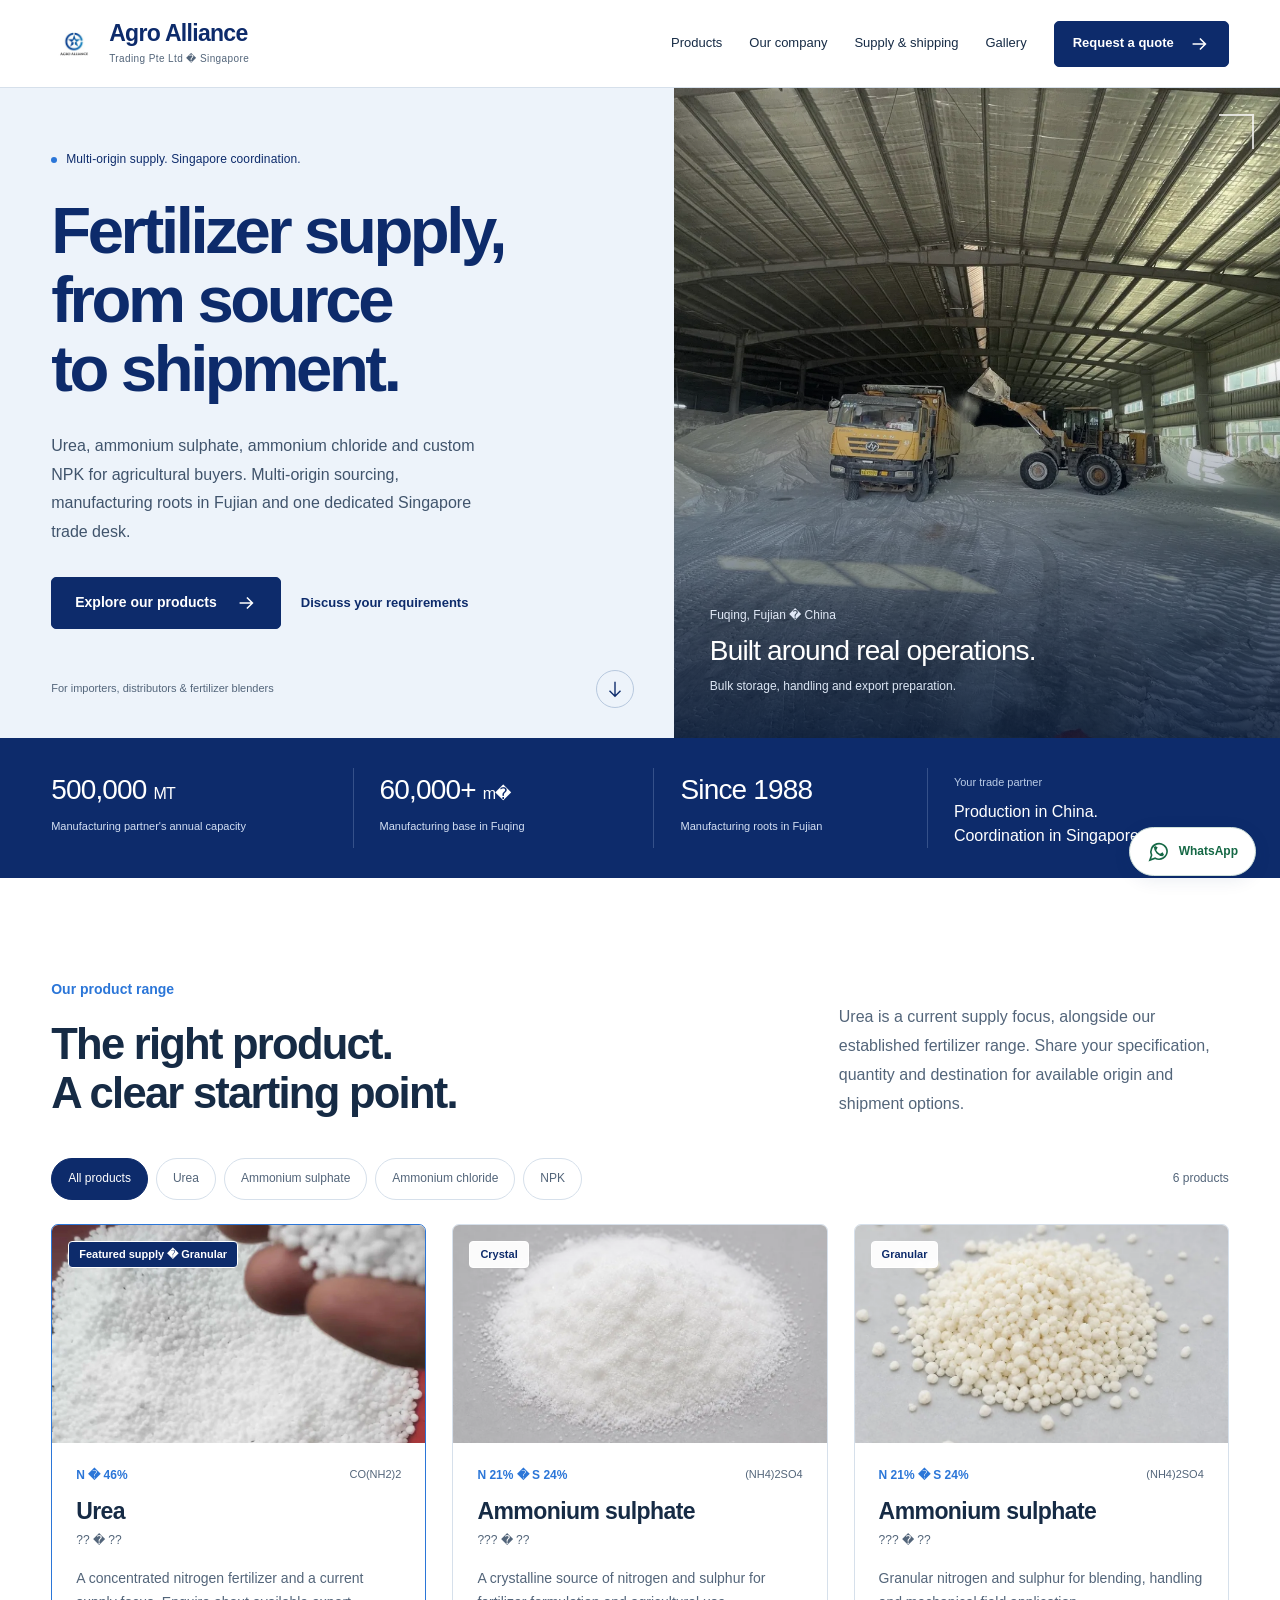
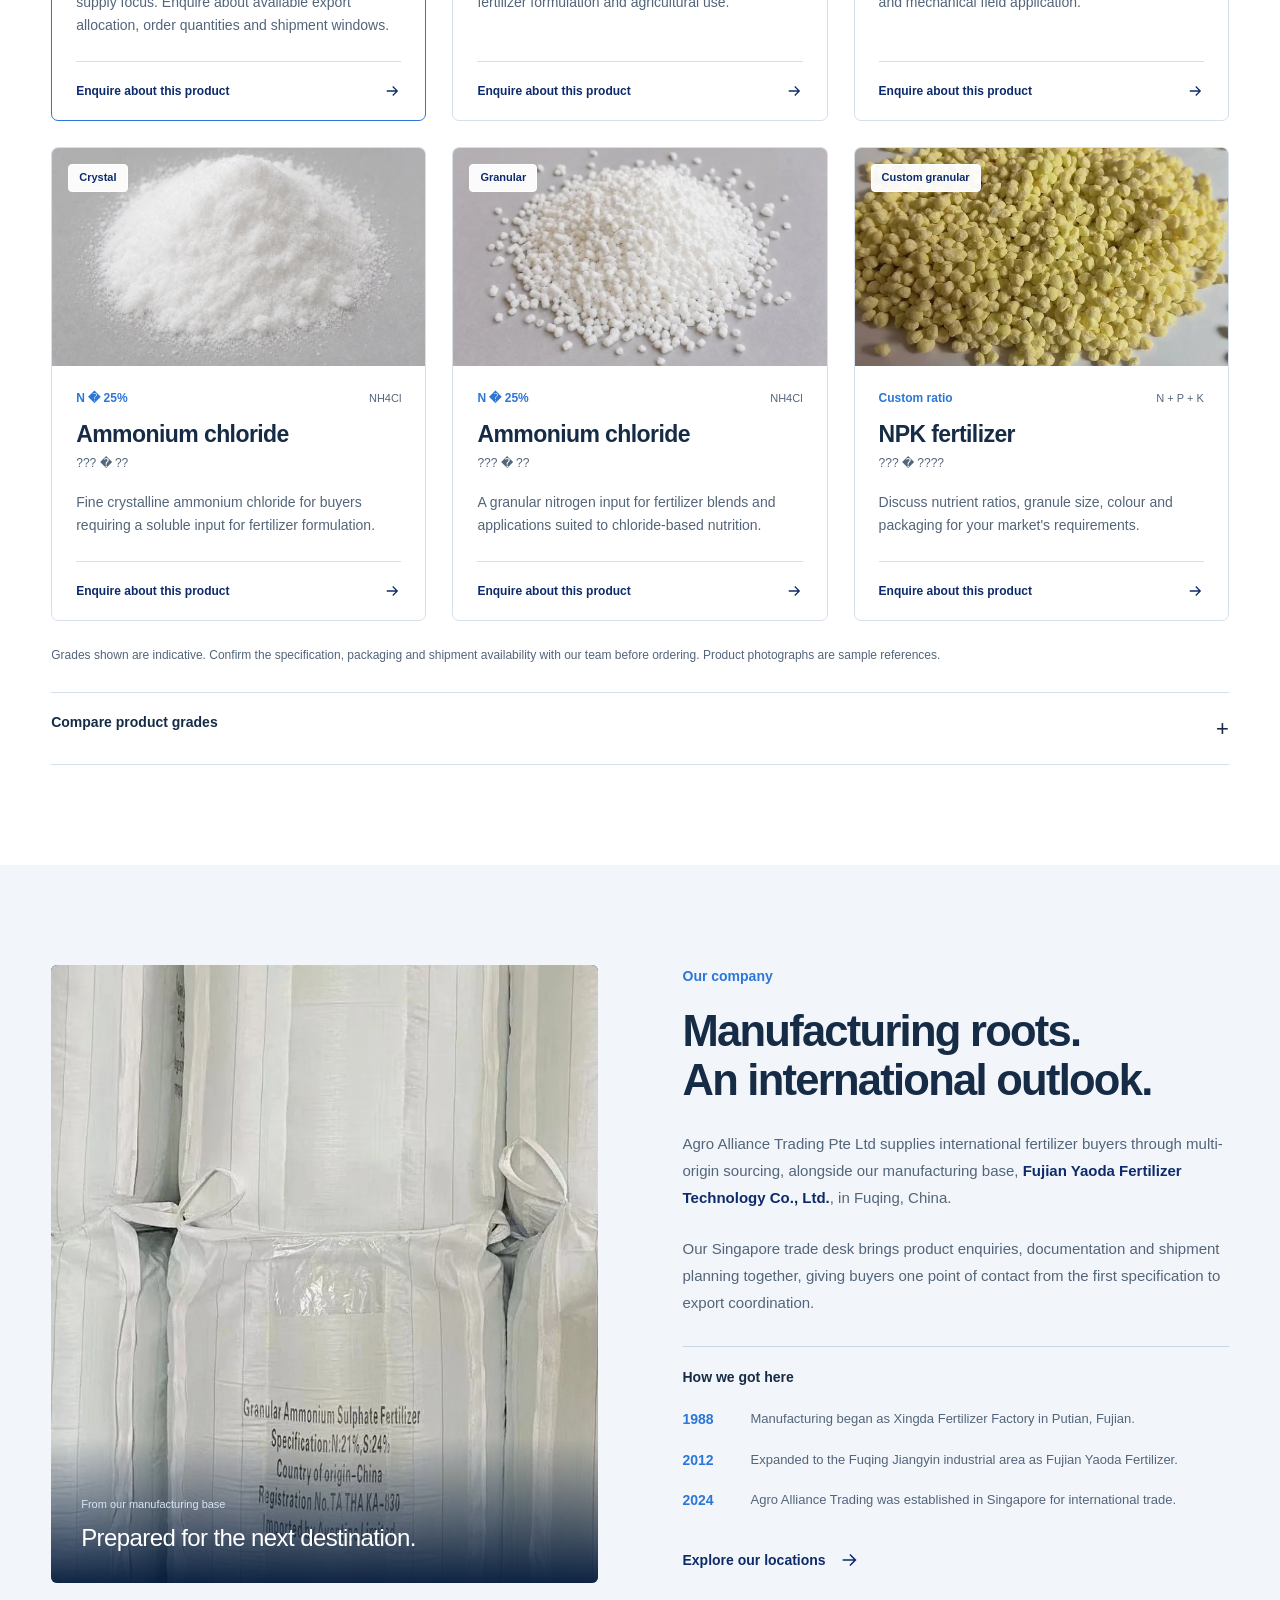
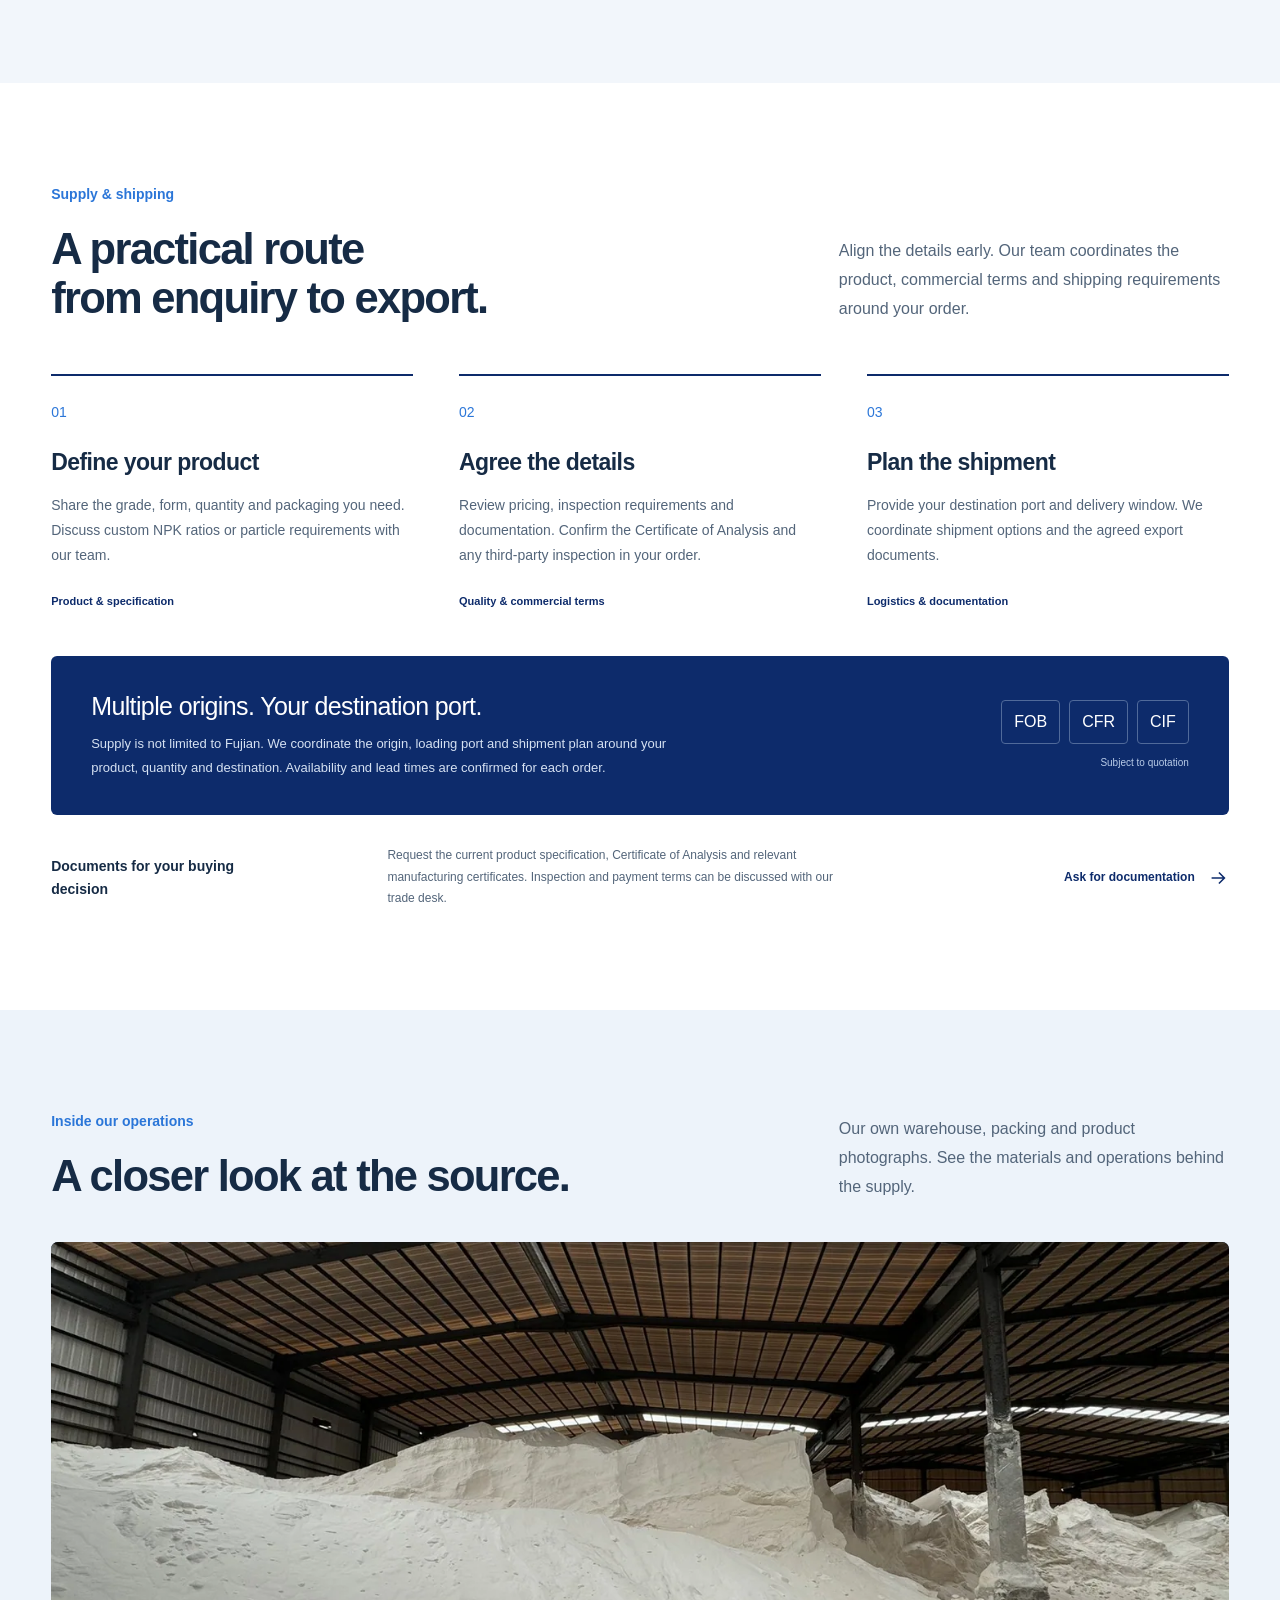
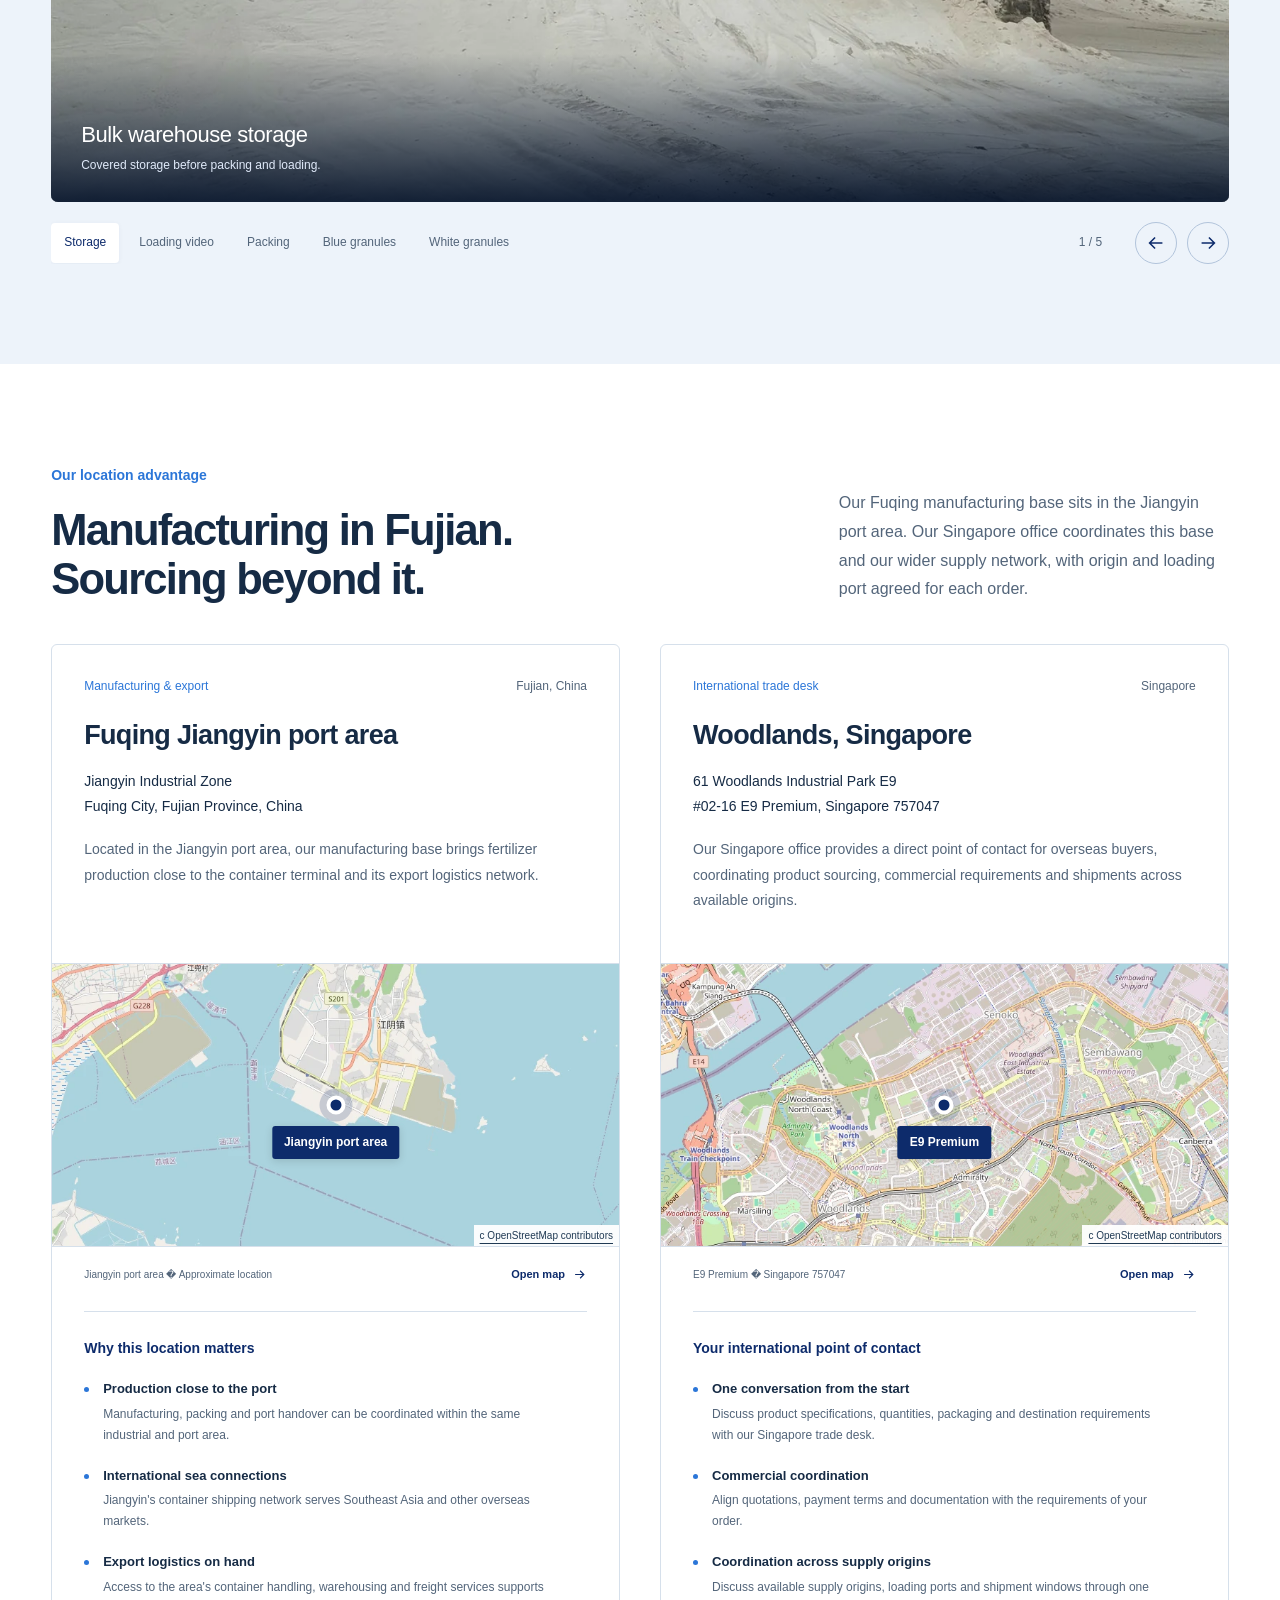
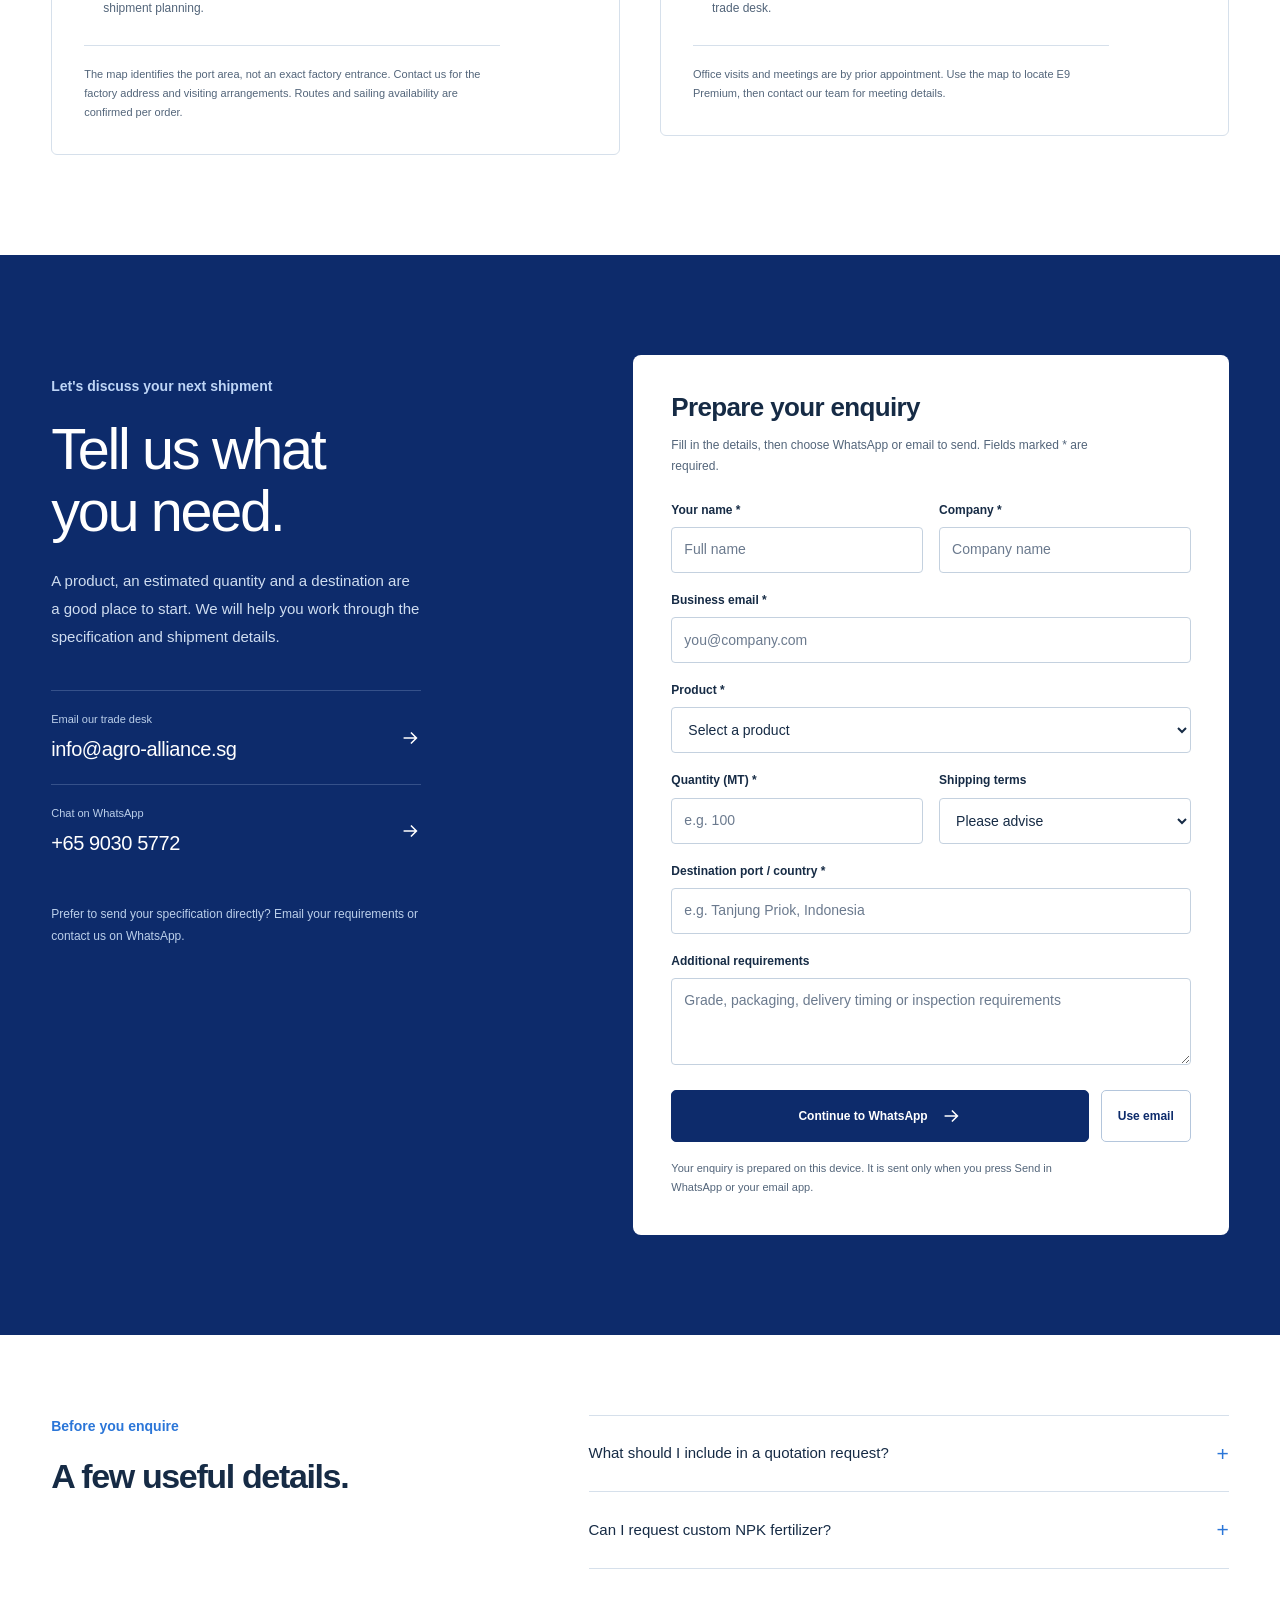
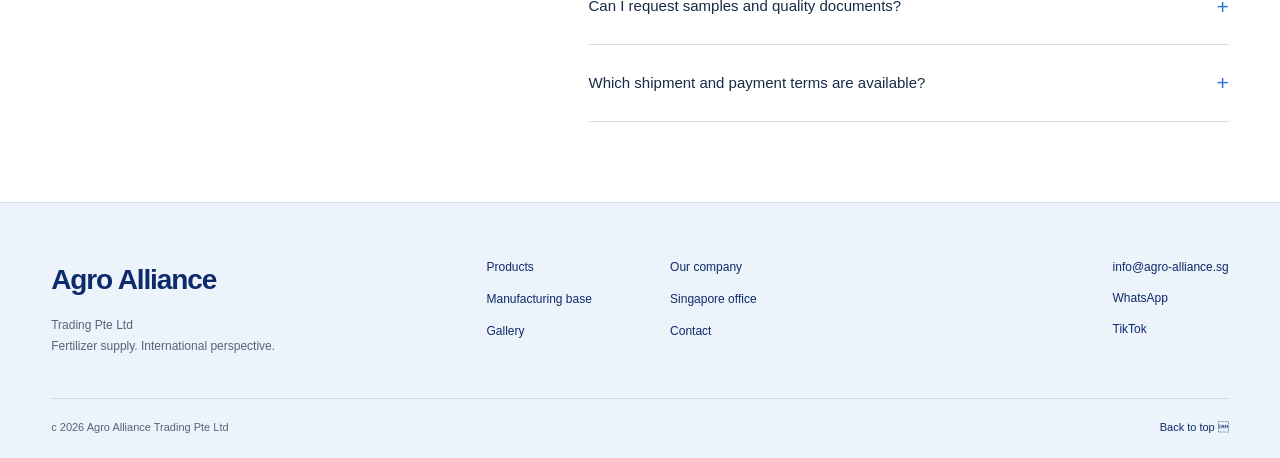
==== index.html @ 8ccc614a "Make homepage enquiry entry applicable to all products" ====
<!doctype html>
<html lang="en">
<head>
<meta charset="utf-8">
<meta name="viewport" content="width=device-width,initial-scale=1">
<title>Agro Alliance | Urea & Fertilizer Supply</title>
<meta name="description" content="Singapore-based fertilizer trading with multi-origin supply. Enquire about urea, ammonium sulphate, ammonium chloride and custom NPK.">
<meta name="theme-color" content="#0d2b6b">
<link rel="canonical" href="https://agro-alliance.sg/">
<link rel="icon" href="assets/brand-logo.jpg" type="image/jpeg">
<meta property="og:type" content="website">
<meta property="og:url" content="https://agro-alliance.sg/">
<meta property="og:title" content="Agro Alliance | Fertilizer supply, from source to shipment">
<meta property="og:description" content="Urea, ammonium sulphate, ammonium chloride and NPK. Multi-origin supply with trade coordination in Singapore.">
<meta property="og:image" content="https://agro-alliance.sg/assets/optimized/warehouse-loader-truck.webp">
<meta property="og:image:alt" content="Fertilizer warehouse and loading operations in Fujian">
<meta property="og:locale" content="en_SG">
<meta name="twitter:card" content="summary_large_image">
<link rel="stylesheet" href="assets/site.css?v=20261016">
<link rel="preload" as="image" href="assets/optimized/warehouse-loader-truck.webp" fetchpriority="high">
<script type="application/ld+json">{"@context":"https://schema.org","@type":"Organization","name":"Agro Alliance Trading Pte Ltd","url":"https://agro-alliance.sg/","logo":"https://agro-alliance.sg/assets/brand-logo.jpg","email":"info@agro-alliance.sg","telephone":"+65-9030-5772","address":{"@type":"PostalAddress","streetAddress":"61 Woodlands Industrial Park E9, #02-16 E9 Premium","postalCode":"757047","addressLocality":"Singapore","addressCountry":"SG"},"sameAs":["https://www.tiktok.com/@agro_alliance"]}</script>
<script src="assets/site.js?v=20261016" defer></script>
<noscript><style>#quote-form,.menu-toggle,.filters,.gallery-controls{display:none}.site-header{height:auto}.site-header nav{display:flex;position:static;box-shadow:none;flex-wrap:wrap}.nav-wrap{flex-wrap:wrap;padding-block:16px}.gallery-stage{height:auto}.gallery-slide,.gallery-slide[hidden]{display:block!important;height:360px;margin-bottom:20px}</style></noscript>
</head>
<body>
<a class="skip-link" href="#main">Skip to content</a>
<header class="site-header">
  <div class="nav-wrap container">
    <a class="brand" href="#top" aria-label="Agro Alliance home"><img src="assets/brand-logo.jpg" width="46" height="46" alt=""><span><strong>Agro Alliance</strong><small>Trading Pte Ltd � Singapore</small></span></a>
    <button class="menu-toggle" type="button" aria-expanded="false" aria-controls="main-nav"><span>Menu</span><svg viewBox="0 0 24 24" fill="none" stroke="currentColor" stroke-width="1.8" aria-hidden="true"><path d="M4 7h16M4 12h16M4 17h16"/></svg></button>
    <nav id="main-nav" aria-label="Main navigation">
      <a href="#products">Products</a><a href="#about">Our company</a><a href="#capabilities">Supply & shipping</a><a href="#gallery">Gallery</a><a class="button button-small" href="#contact">Request a quote <svg viewBox="0 0 24 24" fill="none" stroke="currentColor" stroke-width="1.7" aria-hidden="true"><path d="M5 12h14M13 6l6 6-6 6"/></svg></a>
    </nav>
  </div>
</header>
<main id="main">
<section class="hero" id="top" aria-labelledby="hero-heading">
  <div class="hero-inner container">
    <div class="hero-copy">
      <p class="hero-intro"><span class="signal-dot"></span>Multi-origin supply. Singapore coordination.</p>
      <h1 id="hero-heading">Fertilizer supply,<br>from source<br>to shipment.</h1>
      <p class="hero-description">Urea, ammonium sulphate, ammonium chloride and custom NPK for agricultural buyers. Multi-origin sourcing, manufacturing roots in Fujian and one dedicated Singapore trade desk.</p>
      <div class="hero-actions"><a class="button" href="#products">Explore our products <svg viewBox="0 0 24 24" fill="none" stroke="currentColor" stroke-width="1.7" aria-hidden="true"><path d="M5 12h14M13 6l6 6-6 6"/></svg></a><a class="text-link" href="#contact">Discuss your requirements</a></div>
      <div class="hero-bottom"><span>For importers, distributors & fertilizer blenders</span><a href="#about" aria-label="Discover our manufacturing background"><svg viewBox="0 0 24 24" fill="none" stroke="currentColor" stroke-width="1.5" aria-hidden="true"><path d="M12 4v16m-6-6 6 6 6-6"/></svg></a></div>
    </div>
    <figure class="hero-photo">
      <img src="assets/optimized/warehouse-loader-truck.webp" alt="Loader and truck handling bulk fertilizer inside our Fujian warehouse" width="1200" height="900" fetchpriority="high">
      <figcaption><span class="photo-location">Fuqing, Fujian � China</span><strong>Built around real operations.</strong><span>Bulk storage, handling and export preparation.</span></figcaption>
      <span class="photo-corner" aria-hidden="true"></span>
    </figure>
  </div>
</section>
<div class="proof-strip">
  <div class="container proof-grid">
    <div><strong>500,000 <span>MT</span></strong><p>Manufacturing partner's annual capacity</p></div>
    <div><strong>60,000+ <span>m�</span></strong><p>Manufacturing base in Fuqing</p></div>
    <div><strong>Since 1988</strong><p>Manufacturing roots in Fujian</p></div>
    <div class="proof-note"><span class="small-label">Your trade partner</span><p>Production in China.<br>Coordination in Singapore.</p></div>
  </div>
</div>

<section class="section products-section" id="products" aria-labelledby="products-title">
<div class="container">
  <div class="section-heading"><div><p class="section-label">Our product range</p><h2 id="products-title">The right product.<br>A clear starting point.</h2></div><p>Urea is a current supply focus, alongside our established fertilizer range. Share your specification, quantity and destination for available origin and shipment options.</p></div>
  <div class="product-toolbar"><div class="filters" role="group" aria-label="Filter products">
    <button type="button" data-filter="all" aria-pressed="true">All products</button><button type="button" data-filter="urea" aria-pressed="false">Urea</button><button type="button" data-filter="sulphate" aria-pressed="false">Ammonium sulphate</button><button type="button" data-filter="chloride" aria-pressed="false">Ammonium chloride</button><button type="button" data-filter="other" aria-pressed="false">NPK</button>
  </div><span id="product-count" role="status" aria-live="polite">6 products</span></div>
  <div class="product-grid">
<article class="product-card product-card-featured" data-family="urea" id="urea">
    <div class="product-image"><img src="assets/optimized/avif-converted-sample.webp" alt="Granular Urea sample" width="720" height="540" loading="lazy" decoding="async"><span class="form-badge">Featured supply � Granular</span></div>
    <div class="product-body"><p class="product-grade">N � 46%<span>CO(NH2)2</span></p><h3>Urea</h3><p class="product-cn" lang="zh">?? � ??</p><p class="product-description">A concentrated nitrogen fertilizer and a current supply focus. Enquire about available export allocation, order quantities and shipment windows.</p><a class="product-enquire" href="#contact" data-product="Urea (Granular)">Enquire about this product <svg viewBox="0 0 24 24" fill="none" stroke="currentColor" stroke-width="1.7" aria-hidden="true"><path d="M5 12h14M13 6l6 6-6 6"/></svg></a></div>
  </article>
  <article class="product-card" data-family="sulphate" id="as-crystal">
    <div class="product-image"><img src="assets/optimized/ammonium-sulphate-crystal-standard.webp" alt="Crystal Ammonium sulphate sample" width="720" height="540" loading="lazy" decoding="async"><span class="form-badge">Crystal</span></div>
    <div class="product-body"><p class="product-grade">N 21% � S 24%<span>(NH4)2SO4</span></p><h3>Ammonium sulphate</h3><p class="product-cn" lang="zh">??? � ??</p><p class="product-description">A crystalline source of nitrogen and sulphur for fertilizer formulation and agricultural use.</p><a class="product-enquire" href="#contact" data-product="Ammonium Sulphate (Crystal)">Enquire about this product <svg viewBox="0 0 24 24" fill="none" stroke="currentColor" stroke-width="1.7" aria-hidden="true"><path d="M5 12h14M13 6l6 6-6 6"/></svg></a></div>
  </article>
<article class="product-card" data-family="sulphate" id="as-granular">
    <div class="product-image"><img src="assets/optimized/ammonium-sulphate-granular-standard.webp" alt="Granular Ammonium sulphate sample" width="720" height="540" loading="lazy" decoding="async"><span class="form-badge">Granular</span></div>
    <div class="product-body"><p class="product-grade">N 21% � S 24%<span>(NH4)2SO4</span></p><h3>Ammonium sulphate</h3><p class="product-cn" lang="zh">??? � ??</p><p class="product-description">Granular nitrogen and sulphur for blending, handling and mechanical field application.</p><a class="product-enquire" href="#contact" data-product="Ammonium Sulphate (Granular)">Enquire about this product <svg viewBox="0 0 24 24" fill="none" stroke="currentColor" stroke-width="1.7" aria-hidden="true"><path d="M5 12h14M13 6l6 6-6 6"/></svg></a></div>
  </article>
<article class="product-card" data-family="chloride" id="ac-crystal">
    <div class="product-image"><img src="assets/optimized/ammonium-chloride-crystal-standard.webp" alt="Crystal Ammonium chloride sample" width="720" height="540" loading="lazy" decoding="async"><span class="form-badge">Crystal</span></div>
    <div class="product-body"><p class="product-grade">N � 25%<span>NH4Cl</span></p><h3>Ammonium chloride</h3><p class="product-cn" lang="zh">??? � ??</p><p class="product-description">Fine crystalline ammonium chloride for buyers requiring a soluble input for fertilizer formulation.</p><a class="product-enquire" href="#contact" data-product="Ammonium Chloride (Crystal)">Enquire about this product <svg viewBox="0 0 24 24" fill="none" stroke="currentColor" stroke-width="1.7" aria-hidden="true"><path d="M5 12h14M13 6l6 6-6 6"/></svg></a></div>
  </article>
<article class="product-card" data-family="chloride" id="ac-granular">
    <div class="product-image"><img src="assets/optimized/ammonium-chloride-granular-standard.webp" alt="Granular Ammonium chloride sample" width="720" height="540" loading="lazy" decoding="async"><span class="form-badge">Granular</span></div>
    <div class="product-body"><p class="product-grade">N � 25%<span>NH4Cl</span></p><h3>Ammonium chloride</h3><p class="product-cn" lang="zh">??? � ??</p><p class="product-description">A granular nitrogen input for fertilizer blends and applications suited to chloride-based nutrition.</p><a class="product-enquire" href="#contact" data-product="Ammonium Chloride (Granular)">Enquire about this product <svg viewBox="0 0 24 24" fill="none" stroke="currentColor" stroke-width="1.7" aria-hidden="true"><path d="M5 12h14M13 6l6 6-6 6"/></svg></a></div>
  </article>

<article class="product-card" data-family="other" id="npk">
    <div class="product-image"><img src="assets/optimized/compound-yellow-granules.webp" alt="Custom granular NPK fertilizer sample" width="720" height="540" loading="lazy" decoding="async"><span class="form-badge">Custom granular</span></div>
    <div class="product-body"><p class="product-grade">Custom ratio<span>N + P + K</span></p><h3>NPK fertilizer</h3><p class="product-cn" lang="zh">??? � ????</p><p class="product-description">Discuss nutrient ratios, granule size, colour and packaging for your market's requirements.</p><a class="product-enquire" href="#contact" data-product="NPK Compound (Custom Ratio)">Enquire about this product <svg viewBox="0 0 24 24" fill="none" stroke="currentColor" stroke-width="1.7" aria-hidden="true"><path d="M5 12h14M13 6l6 6-6 6"/></svg></a></div>
  </article>
  </div>
  <p class="product-note">Grades shown are indicative. Confirm the specification, packaging and shipment availability with our team before ordering. Product photographs are sample references.</p>
  <details class="compare-products"><summary>Compare product grades<span aria-hidden="true">+</span></summary><div class="table-scroll" tabindex="0" role="region" aria-label="Product grade comparison"><table><caption class="sr-only">Indicative fertilizer grades</caption><thead><tr><th scope="col">Product</th><th scope="col">Form</th><th scope="col">Nitrogen</th><th scope="col">Sulphur / formulation</th></tr></thead><tbody><tr><th scope="row">Ammonium sulphate</th><td>Crystal / granular</td><td>21%</td><td>S 24%</td></tr><tr><th scope="row">Ammonium chloride</th><td>Crystal / granular</td><td>� 25%</td><td>Confirm agreed specification</td></tr><tr><th scope="row">Urea</th><td>Granular</td><td>� 46%</td><td>Confirm agreed specification</td></tr><tr><th scope="row">NPK fertilizer</th><td>Custom granular</td><td>As agreed</td><td>Custom N:P:K ratio</td></tr></tbody></table></div></details>
</div>
</section>

<section class="section about-section" id="about" aria-labelledby="about-title">
<div class="container about-grid">
  <div class="about-visual"><img src="assets/optimized/bulk-bags-ammonium-sulphate.webp" alt="Ammonium sulphate bulk bags prepared for shipment" width="900" height="1100" loading="lazy" decoding="async"><div class="about-photo-label"><span>From our manufacturing base</span><strong>Prepared for the next destination.</strong></div></div>
  <div class="about-copy"><p class="section-label">Our company</p><h2 id="about-title">Manufacturing roots.<br>An international outlook.</h2>
  <p>Agro Alliance Trading Pte Ltd supplies international fertilizer buyers through multi-origin sourcing, alongside our manufacturing base, <strong>Fujian Yaoda Fertilizer Technology Co., Ltd.</strong>, in Fuqing, China.</p>
  <p>Our Singapore trade desk brings product enquiries, documentation and shipment planning together, giving buyers one point of contact from the first specification to export coordination.</p>
  <div class="timeline" id="news"><h3>How we got here</h3><div><span>1988</span><p>Manufacturing began as Xingda Fertilizer Factory in Putian, Fujian.</p></div><div><span>2012</span><p>Expanded to the Fuqing Jiangyin industrial area as Fujian Yaoda Fertilizer.</p></div><div><span>2024</span><p>Agro Alliance Trading was established in Singapore for international trade.</p></div></div>
  <a class="text-link" href="#factory-location">Explore our locations <svg viewBox="0 0 24 24" fill="none" stroke="currentColor" stroke-width="1.7" aria-hidden="true"><path d="M5 12h14M13 6l6 6-6 6"/></svg></a>
  </div>
</div>
</section>

<section class="section supply-section" id="capabilities" aria-labelledby="supply-title">
<div class="container">
  <div class="section-heading"><div><p class="section-label">Supply & shipping</p><h2 id="supply-title">A practical route<br>from enquiry to export.</h2></div><p>Align the details early. Our team coordinates the product, commercial terms and shipping requirements around your order.</p></div>
  <ol class="supply-steps">
    <li><span class="step-number">01</span><h3>Define your product</h3><p>Share the grade, form, quantity and packaging you need. Discuss custom NPK ratios or particle requirements with our team.</p><span class="step-detail">Product & specification</span></li>
    <li><span class="step-number">02</span><h3>Agree the details</h3><p>Review pricing, inspection requirements and documentation. Confirm the Certificate of Analysis and any third-party inspection in your order.</p><span class="step-detail">Quality & commercial terms</span></li>
    <li><span class="step-number">03</span><h3>Plan the shipment</h3><p>Provide your destination port and delivery window. We coordinate shipment options and the agreed export documents.</p><span class="step-detail">Logistics & documentation</span></li>
  </ol>
  <div class="shipping-band" id="markets"><div><h3>Multiple origins. Your destination port.</h3><p>Supply is not limited to Fujian. We coordinate the origin, loading port and shipment plan around your product, quantity and destination. Availability and lead times are confirmed for each order.</p></div><div class="shipping-terms"><span>FOB</span><span>CFR</span><span>CIF</span><small>Subject to quotation</small></div></div>
  <div class="document-note" id="certifications"><strong>Documents for your buying decision</strong><p>Request the current product specification, Certificate of Analysis and relevant manufacturing certificates. Inspection and payment terms can be discussed with our trade desk.</p><a href="#contact" class="text-link">Ask for documentation <svg viewBox="0 0 24 24" fill="none" stroke="currentColor" stroke-width="1.7" aria-hidden="true"><path d="M5 12h14M13 6l6 6-6 6"/></svg></a></div>
</div>
</section>

<section class="section gallery-section" id="gallery" aria-labelledby="gallery-title">
<div class="container">
  <div class="section-heading"><div><p class="section-label">Inside our operations</p><h2 id="gallery-title">A closer look at the source.</h2></div><p>Our own warehouse, packing and product photographs. See the materials and operations behind the supply.</p></div>
  <div class="gallery" role="region" aria-roledescription="carousel" aria-label="Factory and product gallery">
    <div class="gallery-stage">
      <figure class="gallery-slide" id="gallery-1"><img src="assets/optimized/warehouse-bulk-storage.webp" alt="Bulk fertilizer stored inside a covered warehouse" width="1200" height="800" loading="lazy"><figcaption><strong>Bulk warehouse storage</strong><span>Covered storage before packing and loading.</span></figcaption></figure>
      <figure class="gallery-slide" id="gallery-2" hidden><video controls playsinline preload="none" poster="assets/optimized/warehouse-loader-truck.webp" aria-label="Warehouse loading operation"><source src="assets/media/warehouse-loading-video.mov">Your browser cannot play this video.</video><figcaption><strong>Warehouse loading</strong><span>On-site handling and loading activity. <a href="assets/media/warehouse-loading-video.mov">Open original video</a></span></figcaption></figure>
      <figure class="gallery-slide" id="gallery-3" hidden><img src="assets/optimized/bulk-bags-ammonium-sulphate.webp" alt="Ammonium sulphate packed in bulk bags" width="1200" height="800" loading="lazy"><figcaption><strong>Bulk bag packing</strong><span>Ammonium sulphate prepared for shipment.</span></figcaption></figure>
      <figure class="gallery-slide" id="gallery-4" hidden><img src="assets/optimized/compound-blue-granules-hand.webp" alt="Blue compound fertilizer granules held for sample inspection" width="1200" height="800" loading="lazy"><figcaption><strong>Sample inspection</strong><span>Checking colour, texture and particle appearance.</span></figcaption></figure>
      <figure class="gallery-slide" id="gallery-5" hidden><img src="assets/optimized/white-granules-hand.webp" alt="White fertilizer granules held in a hand" width="1200" height="800" loading="lazy"><figcaption><strong>Granular product sample</strong><span>A close-up view of product size and appearance.</span></figcaption></figure>
    </div>
    <div class="gallery-controls"><div class="gallery-selectors" role="group" aria-label="Choose gallery item"><button type="button" data-slide="0" aria-pressed="true" aria-controls="gallery-1">Storage</button><button type="button" data-slide="1" aria-pressed="false" aria-controls="gallery-2">Loading video</button><button type="button" data-slide="2" aria-pressed="false" aria-controls="gallery-3">Packing</button><button type="button" data-slide="3" aria-pressed="false" aria-controls="gallery-4">Blue granules</button><button type="button" data-slide="4" aria-pressed="false" aria-controls="gallery-5">White granules</button></div><div class="gallery-arrows"><span id="gallery-count" aria-live="polite" aria-atomic="true">1 / 5</span><button type="button" id="gallery-prev" aria-label="Previous gallery item"><svg viewBox="0 0 24 24" fill="none" stroke="currentColor" stroke-width="1.7" aria-hidden="true"><path d="M5 12h14M13 6l6 6-6 6"/></svg></button><button type="button" id="gallery-next" aria-label="Next gallery item"><svg viewBox="0 0 24 24" fill="none" stroke="currentColor" stroke-width="1.7" aria-hidden="true"><path d="M5 12h14M13 6l6 6-6 6"/></svg></button></div></div>
  </div>
</div>
</section>

<section class="section locations-section" aria-labelledby="locations-title">
<div class="container">
  <div class="section-heading"><div><p class="section-label">Our location advantage</p><h2 id="locations-title">Manufacturing in Fujian.<br>Sourcing beyond it.</h2></div><p>Our Fuqing manufacturing base sits in the Jiangyin port area. Our Singapore office coordinates this base and our wider supply network, with origin and loading port agreed for each order.</p></div>
  <div class="locations-grid">
    <article class="location" id="factory-location">
      <div class="location-top"><span>Manufacturing & export</span><span>Fujian, China</span></div>
      <h3>Fuqing Jiangyin port area</h3>
      <address>Jiangyin Industrial Zone<br>Fuqing City, Fujian Province, China</address>
      <p class="location-intro">Located in the Jiangyin port area, our manufacturing base brings fertilizer production close to the container terminal and its export logistics network.</p>
      <div class="location-map-frame"><a class="static-map" href="https://www.google.com/maps/search/?api=1&amp;query=Jiangyin%20Port%2C%20Fuqing%2C%20Fujian%2C%20China" target="_blank" rel="noopener" aria-label="Open interactive map: Jiangyin port area"><img src="assets/optimized/map-jiangyin.webp" width="800" height="400" loading="lazy" alt="Street map showing Jiangyin port area and the surrounding area"><span class="map-pin" aria-hidden="true"></span><span class="map-place-label">Jiangyin port area</span></a><a class="map-attribution" href="https://www.openstreetmap.org/copyright" target="_blank" rel="noopener">c OpenStreetMap contributors</a></div>
      <div class="map-caption"><span>Jiangyin port area � Approximate location</span><a href="https://www.google.com/maps/search/?api=1&amp;query=Jiangyin%20Port%2C%20Fuqing%2C%20Fujian%2C%20China" target="_blank" rel="noopener">Open map <svg viewBox="0 0 24 24" fill="none" stroke="currentColor" stroke-width="1.7" aria-hidden="true"><path d="M5 12h14M13 6l6 6-6 6"/></svg></a></div>
      <div class="location-benefits"><h4>Why this location matters</h4><ul>
        <li><strong>Production close to the port</strong><p>Manufacturing, packing and port handover can be coordinated within the same industrial and port area.</p></li>
        <li><strong>International sea connections</strong><p>Jiangyin's container shipping network serves Southeast Asia and other overseas markets.</p></li>
        <li><strong>Export logistics on hand</strong><p>Access to the area's container handling, warehousing and freight services supports shipment planning.</p></li>
      </ul></div>
      <p class="location-note">The map identifies the port area, not an exact factory entrance. Contact us for the factory address and visiting arrangements. Routes and sailing availability are confirmed per order.</p>
    </article>
    <article class="location" id="office-location">
      <div class="location-top"><span>International trade desk</span><span>Singapore</span></div>
      <h3>Woodlands, Singapore</h3>
      <address>61 Woodlands Industrial Park E9<br>#02-16 E9 Premium, Singapore 757047</address>
      <p class="location-intro">Our Singapore office provides a direct point of contact for overseas buyers, coordinating product sourcing, commercial requirements and shipments across available origins.</p>
      <div class="location-map-frame"><a class="static-map" href="https://www.google.com/maps/search/?api=1&amp;query=61%20Woodlands%20Industrial%20Park%20E9%2C%20Singapore%20757047" target="_blank" rel="noopener" aria-label="Open interactive map: E9 Premium"><img src="assets/optimized/map-woodlands.webp" width="800" height="400" loading="lazy" alt="Street map showing E9 Premium and the surrounding area"><span class="map-pin" aria-hidden="true"></span><span class="map-place-label">E9 Premium</span></a><a class="map-attribution" href="https://www.openstreetmap.org/copyright" target="_blank" rel="noopener">c OpenStreetMap contributors</a></div>
      <div class="map-caption"><span>E9 Premium � Singapore 757047</span><a href="https://www.google.com/maps/search/?api=1&amp;query=61%20Woodlands%20Industrial%20Park%20E9%2C%20Singapore%20757047" target="_blank" rel="noopener">Open map <svg viewBox="0 0 24 24" fill="none" stroke="currentColor" stroke-width="1.7" aria-hidden="true"><path d="M5 12h14M13 6l6 6-6 6"/></svg></a></div>
      <div class="location-benefits"><h4>Your international point of contact</h4><ul>
        <li><strong>One conversation from the start</strong><p>Discuss product specifications, quantities, packaging and destination requirements with our Singapore trade desk.</p></li>
        <li><strong>Commercial coordination</strong><p>Align quotations, payment terms and documentation with the requirements of your order.</p></li>
        <li><strong>Coordination across supply origins</strong><p>Discuss available supply origins, loading ports and shipment windows through one trade desk.</p></li>
      </ul></div>
      <p class="location-note">Office visits and meetings are by prior appointment. Use the map to locate E9 Premium, then contact our team for meeting details.</p>
    </article>
  </div>
</div>
</section>

<section class="section contact-section" id="contact" aria-labelledby="contact-title">
<div class="container contact-grid">
  <div class="contact-copy"><p class="section-label">Let's discuss your next shipment</p><h2 id="contact-title">Tell us what<br>you need.</h2><p>A product, an estimated quantity and a destination are a good place to start. We will help you work through the specification and shipment details.</p>
    <div class="direct-contact"><a href="mailto:info@agro-alliance.sg"><span>Email our trade desk</span><strong>info@agro-alliance.sg</strong><svg viewBox="0 0 24 24" fill="none" stroke="currentColor" stroke-width="1.7" aria-hidden="true"><path d="M5 12h14M13 6l6 6-6 6"/></svg></a><a href="https://wa.me/6590305772" target="_blank" rel="noopener"><span>Chat on WhatsApp</span><strong>+65 9030 5772</strong><svg viewBox="0 0 24 24" fill="none" stroke="currentColor" stroke-width="1.7" aria-hidden="true"><path d="M5 12h14M13 6l6 6-6 6"/></svg></a></div>
    <p class="contact-note">Prefer to send your specification directly? Email your requirements or contact us on WhatsApp.</p>
  </div>
  <div class="quote-panel">
    <form id="quote-form">
      <h3>Prepare your enquiry</h3><p class="form-intro">Fill in the details, then choose WhatsApp or email to send. Fields marked * are required.</p>
      <div class="form-grid"><div class="field"><label for="quote-name">Your name *</label><input id="quote-name" name="name" autocomplete="name" required maxlength="100" placeholder="Full name"></div><div class="field"><label for="quote-company">Company *</label><input id="quote-company" name="company" autocomplete="organization" required maxlength="150" placeholder="Company name"></div></div>
      <div class="field"><label for="quote-email">Business email *</label><input id="quote-email" name="email" type="email" autocomplete="email" required maxlength="200" placeholder="you@company.com"></div>
      <div class="field"><label for="quote-product">Product *</label><select id="quote-product" name="product" required><option value="">Select a product</option><option>Urea (Granular)</option><option>Ammonium Sulphate (Crystal)</option><option>Ammonium Sulphate (Granular)</option><option>Ammonium Chloride (Crystal)</option><option>Ammonium Chloride (Granular)</option><option>NPK Compound (Custom Ratio)</option><option>Other / Multiple Products</option></select></div>
      <div class="form-grid"><div class="field"><label for="quote-quantity">Quantity (MT) *</label><input id="quote-quantity" name="quantity" type="number" inputmode="decimal" min="0.01" step="0.01" max="1000000" required placeholder="e.g. 100"></div><div class="field"><label for="quote-terms">Shipping terms</label><select id="quote-terms" name="terms"><option value="To be discussed">Please advise</option>FOB</option>CFR</option>CIF</option></select></div></div>
      <div class="field"><label for="quote-destination">Destination port / country *</label><input id="quote-destination" name="destination" required maxlength="150" placeholder="e.g. Tanjung Priok, Indonesia"></div>
      <div class="field"><label for="quote-message">Additional requirements</label><textarea id="quote-message" name="message" maxlength="1500" rows="3" placeholder="Grade, packaging, delivery timing or inspection requirements"></textarea></div>
      <div class="form-actions"><button class="button" type="submit" name="channel" value="whatsapp">Continue to WhatsApp <svg viewBox="0 0 24 24" fill="none" stroke="currentColor" stroke-width="1.7" aria-hidden="true"><path d="M5 12h14M13 6l6 6-6 6"/></svg></button><button class="button button-outline" type="submit" name="channel" value="email">Use email</button></div>
      <p class="form-privacy">Your enquiry is prepared on this device. It is sent only when you press Send in WhatsApp or your email app.</p>
      <p id="form-status" class="form-status" role="status" aria-live="polite" tabindex="-1"></p>
      <div id="enquiry-fallback" hidden><div class="fallback-actions"><a id="prepared-link" href="#contact" target="_blank" rel="noopener">Open prepared enquiry</a><button type="button" id="copy-enquiry">Copy enquiry</button></div><details><summary>View prepared message</summary><pre id="prepared-message"></pre></details></div>
    </form>
    <noscript><p>To enquire, email <a href="mailto:info@agro-alliance.sg">info@agro-alliance.sg</a> or <a href="https://wa.me/6590305772">chat on WhatsApp</a>. The enquiry builder requires JavaScript.</p></noscript>
  </div>
</div>
</section>

<section class="section faq-section" aria-labelledby="faq-title">
<div class="container faq-grid"><div><p class="section-label">Before you enquire</p><h2 id="faq-title">A few useful details.</h2></div><div class="faq-list">
<details><summary>What should I include in a quotation request?<span aria-hidden="true">+</span></summary><p>Include the product and grade, estimated quantity in metric tons, packaging preference, destination port and delivery timing. Add any inspection or documentation requirements so they can be included in the quotation.</p></details>
<details><summary>Can I request custom NPK fertilizer?<span aria-hidden="true">+</span></summary><p>Yes. Share your required N:P:K ratio, granule size, colour and packaging. Availability, minimum order quantity and production lead time are confirmed after reviewing the specification.</p></details>
<details><summary>Can I request samples and quality documents?<span aria-hidden="true">+</span></summary><p>Ask our trade desk about product samples, the current specification and Certificate of Analysis. Sample delivery and third-party inspection arrangements are agreed according to your requirements.</p></details>
<details><summary>Which shipment and payment terms are available?<span aria-hidden="true">+</span></summary><p>FOB, CFR and CIF terms can be discussed for your destination. Payment terms, including letter-of-credit arrangements where applicable, are confirmed in the quotation and contract.</p></details>
</div></div>
</section>
</main>
<footer class="site-footer"><div class="container"><div class="footer-top"><div><a class="footer-brand" href="#top">Agro Alliance</a><p>Trading Pte Ltd<br>Fertilizer supply. International perspective.</p></div><div class="footer-nav"><a href="#products">Products</a><a href="#about">Our company</a><a href="#factory-location">Manufacturing base</a><a href="#office-location">Singapore office</a><a href="#gallery">Gallery</a><a href="#contact">Contact</a></div><div class="footer-contact"><a href="mailto:info@agro-alliance.sg">info@agro-alliance.sg</a><a href="https://wa.me/6590305772" target="_blank" rel="noopener">WhatsApp</a><a href="https://www.tiktok.com/@agro_alliance" target="_blank" rel="noopener">TikTok</a></div></div><div class="footer-bottom"><span>c <span id="copyright-year">2026</span> Agro Alliance Trading Pte Ltd</span><a href="#top">Back to top </a></div></div></footer>
<a class="floating-contact" href="https://wa.me/6590305772?text=Hello%20Agro%20Alliance%2C%20I%20would%20like%20to%20enquire%20about%20fertilizer%20supply." target="_blank" rel="noopener" aria-label="Chat with Agro Alliance on WhatsApp"><svg viewBox="0 0 24 24" fill="none" stroke="currentColor" stroke-width="1.7" aria-hidden="true"><path d="M21 11.5a8.5 8.5 0 0 1-12.5 7.5L3 21l1.8-5.2A8.5 8.5 0 1 1 21 11.5Z"/><path d="M8 7c0 5 4 9 9 9M8 7l2 1-1 2m8 6-1-2-2 1"/></svg><span>WhatsApp</span></a>
</body>
</html>
---- assets/site.css ----
:root{--navy:#0d2b6b;--blue:#2b76d8;--ink:#162b45;--muted:#53657a;--pale:#edf3fa;--line:#d6e0eb;--white:#fff;--max:1280px;--gutter:clamp(20px,4vw,64px)}
*{box-sizing:border-box}html{scroll-behavior:smooth;scroll-padding-top:100px}body{margin:0;font-family:Arial,Helvetica,sans-serif;color:var(--ink);background:#fff;font-size:16px;line-height:1.6}button,input,select,textarea{font:inherit}button,a,input,select,textarea,summary{-webkit-tap-highlight-color:transparent}button,summary{cursor:pointer}a{color:inherit;text-underline-offset:4px}img{display:block;max-width:100%;height:auto}svg{width:22px;height:22px;flex:none}figure,p,h1,h2,h3{margin:0}h1,h2,h3{line-height:1.13;letter-spacing:-.04em}h2{font-size:clamp(32px,3.4vw,48px);font-weight:600}h3{font-size:23px;font-weight:600;letter-spacing:-.025em}p{max-width:68ch}button{border:0}button:disabled{opacity:.65}a:focus-visible,button:focus-visible,input:focus-visible,select:focus-visible,textarea:focus-visible,summary:focus-visible,[tabindex]:focus-visible{outline:3px solid #efab33;outline-offset:4px}[hidden]{display:none!important}.container{width:min(var(--max),calc(100% - var(--gutter)*2));margin-inline:auto}.section{padding-block:100px}.section-label{font-size:14px;color:var(--blue);font-weight:600;margin-bottom:20px}.section-heading{display:flex;justify-content:space-between;align-items:flex-end;gap:60px;margin-bottom:40px}.section-heading>p{max-width:390px;color:var(--muted);font-size:16px;line-height:1.8}.section-heading>div{flex:1}.button{display:inline-flex;align-items:center;justify-content:center;gap:24px;min-height:52px;padding:14px 23px;border:1px solid var(--navy);border-radius:5px;background:var(--navy);color:#fff;text-decoration:none;font-size:14px;font-weight:600;line-height:1.4;transition:background .18s}.button:hover{background:#17458d}.button-small{min-height:44px;padding:11px 18px;font-size:13px;gap:14px}.button-outline{background:transparent;color:var(--navy);border-color:#b4c6dc}.button-outline:hover{background:var(--pale)}.text-link{display:inline-flex;align-items:center;gap:12px;color:var(--navy);font-size:14px;font-weight:600;text-decoration:none;padding-block:12px}.text-link:hover{text-decoration:underline}.sr-only{position:absolute;width:1px;height:1px;padding:0;margin:-1px;overflow:hidden;clip:rect(0,0,0,0);white-space:nowrap;border:0}.skip-link{position:fixed;top:8px;left:8px;z-index:1000;background:#fff;padding:12px 20px;transform:translateY(-150%)}.skip-link:focus{transform:translateY(0)}
.site-header{height:88px;position:sticky;top:0;z-index:100;background:rgba(255,255,255,.98);border-bottom:1px solid var(--line)}.nav-wrap{height:100%;display:flex;align-items:center;justify-content:space-between;gap:28px}.brand{display:flex;align-items:center;gap:12px;text-decoration:none;flex:none}.brand img{width:46px;height:46px;object-fit:contain}.brand strong{display:block;font-size:23px;color:var(--navy);letter-spacing:-.7px;line-height:1.2}.brand small{display:block;color:var(--muted);font-size:10px;letter-spacing:.04em;margin-top:4px}.site-header nav{display:flex;align-items:center;gap:27px}.site-header nav>a:not(.button){font-size:13px;text-decoration:none;white-space:nowrap;color:var(--ink)}.site-header nav>a:hover,.site-header nav>a[aria-current="location"]{color:var(--blue)}.site-header nav>.button:hover{color:#fff}.menu-toggle{display:none;align-items:center;gap:8px;background:#fff;color:var(--navy);padding:10px}
.hero{background:var(--pale);overflow:hidden}.hero-inner{display:grid;grid-template-columns:1.05fr 1fr;min-height:650px;gap:40px}.hero-copy{display:flex;flex-direction:column;align-items:flex-start;padding-block:62px 30px}.hero-intro{display:flex;align-items:center;gap:9px;font-size:12px;color:var(--navy);margin-bottom:28px;letter-spacing:.01em}.signal-dot{height:6px;width:6px;background:var(--blue);border-radius:50%}.hero h1{font-size:clamp(46px,5.1vw,72px);letter-spacing:-.052em;font-weight:600;line-height:1.055;color:var(--navy)}.hero-description{font-size:16px;line-height:1.8;max-width:445px;margin-top:28px;color:#40546c}.hero-actions{display:flex;gap:20px;align-items:center;flex-wrap:wrap;margin-top:30px}.hero-actions .button{gap:18px}.hero-actions .text-link{font-size:13px}.hero-bottom{display:flex;width:100%;align-items:center;justify-content:space-between;padding-top:32px;margin-top:auto;font-size:11px;color:var(--muted);gap:16px}.hero-bottom>a{display:flex;align-items:center;justify-content:center;width:38px;height:38px;border:1px solid #b7c8de;border-radius:50%;color:var(--navy)}.hero-photo{position:relative;align-self:stretch;isolation:isolate;margin-right:calc(-1 * max(var(--gutter), (100vw - var(--max)) / 2));background:var(--navy);min-height:500px}.hero-photo>img{position:absolute;width:100%;height:100%;object-fit:cover;object-position:49% 50%;z-index:-2}.hero-photo::after{content:"";position:absolute;inset:0;background:linear-gradient(180deg,rgba(8,22,48,.03) 42%,rgba(6,24,53,.86));z-index:-1}.hero-photo figcaption{position:absolute;bottom:42px;left:36px;right:24px;color:white;display:grid;gap:9px}.photo-location{font-size:12px;color:#e1e9f7}.hero-photo figcaption strong{font-size:28px;letter-spacing:-.03em;line-height:1.2;font-weight:500}.hero-photo figcaption>span:last-child{font-size:12px;color:#dce6f4}.photo-corner{position:absolute;top:26px;right:26px;width:35px;height:35px;border-top:2px solid #fff;border-right:2px solid #fff;opacity:.75}.proof-strip{background:var(--navy);color:#fff}.proof-grid{display:grid;grid-template-columns:1.1fr 1fr .9fr 1fr;padding-block:30px;gap:26px}.proof-grid>div{border-right:1px solid #35518a;padding-right:20px}.proof-grid>div:last-child{border:0;padding-right:0}.proof-grid strong{font-size:28px;letter-spacing:-.03em;font-weight:500;white-space:nowrap}.proof-grid strong>span{font-size:16px}.proof-grid p{font-size:11px;color:#d3dff3;margin-top:5px;line-height:1.5}.proof-note .small-label{font-size:11px;color:#b9cbe6}.proof-note p{font-size:16px;line-height:1.5;color:#fff;margin-top:6px}
.products-section{background:#fff}.product-toolbar{display:flex;align-items:center;justify-content:space-between;gap:16px;margin:34px 0 24px}.filters{display:flex;gap:8px;flex-wrap:wrap}.filters button{font-size:12px;font-weight:500;border:1px solid var(--line);border-radius:40px;background:#fff;color:var(--muted);padding:10px 16px;min-height:40px}.filters button:hover{border-color:var(--blue);color:var(--navy)}.filters button[aria-pressed="true"]{background:var(--navy);border-color:var(--navy);color:#fff}#product-count{color:var(--muted);font-size:12px;white-space:nowrap}.product-grid{display:grid;grid-template-columns:repeat(3,minmax(0,1fr));gap:26px}.product-card{border:1px solid var(--line);border-radius:7px;overflow:hidden;display:flex;flex-direction:column;background:white}.product-image{height:218px;position:relative;background:var(--pale);overflow:hidden}.product-image img{width:100%;height:100%;object-fit:cover}.form-badge{position:absolute;left:16px;top:16px;font-size:11px;font-weight:600;background:rgba(255,255,255,.95);border:1px solid #fff;border-radius:4px;padding:4px 10px;color:var(--navy)}.product-body{padding:23px 24px 0;display:flex;flex-direction:column;flex:1}.product-grade{font-size:12px;color:var(--blue);display:flex;align-items:center;justify-content:space-between;gap:8px;margin-bottom:13px;font-weight:600}.product-grade span{font-size:11px;color:var(--muted);font-weight:400}.product-card h3{font-size:23px}.product-cn{font-size:12px;color:var(--muted);margin-top:7px}.product-description{font-size:14px;color:var(--muted);line-height:1.7;margin-block:17px 23px}.product-enquire{display:flex;align-items:center;justify-content:space-between;gap:10px;border-top:1px solid var(--line);padding-block:18px;margin-top:auto;font-size:12px;font-weight:600;text-decoration:none;color:var(--navy)}.product-enquire:hover{color:var(--blue)}.product-enquire svg{width:18px}.product-note{max-width:none;font-size:12px;line-height:1.7;color:var(--muted);margin-top:24px}.compare-products{margin-top:26px;border-block:1px solid var(--line)}.compare-products summary{padding:18px 0;font-size:14px;font-weight:600;display:flex;justify-content:space-between}.compare-products summary span{font-size:22px;font-weight:400}.table-scroll{overflow:auto;margin-bottom:20px}table{width:100%;border-collapse:collapse;min-width:620px;font-size:13px;text-align:left}th,td{padding:14px 16px;border-bottom:1px solid var(--line)}thead{background:var(--pale)}tbody th{font-weight:500}
.about-section{background:#f2f6fb}.about-grid{display:grid;grid-template-columns:1fr 1fr;gap:85px;align-items:center}.about-visual{position:relative;min-height:580px;height:100%;max-height:670px;border-radius:6px;overflow:hidden;background:var(--navy)}.about-visual>img{width:100%;height:100%;position:absolute;object-fit:cover;object-position:center}.about-photo-label{position:absolute;bottom:0;left:0;right:0;padding:58px 30px 30px;background:linear-gradient(transparent,rgba(5,28,61,.95));color:#fff}.about-photo-label span{font-size:11px;display:block;color:#d5e4f9;margin-bottom:9px}.about-photo-label strong{font-weight:500;font-size:24px;line-height:1.25;display:block;letter-spacing:-.025em}.about-copy>p:not(.section-label){color:var(--muted);font-size:15px;line-height:1.8;margin-top:24px}.about-copy strong{color:var(--navy);font-weight:600}.timeline{margin-top:30px;border-top:1px solid #c8d7e7;padding-top:23px}.timeline>h3{font-size:14px;margin-bottom:14px;letter-spacing:0}.timeline>div{display:grid;grid-template-columns:47px 1fr;gap:21px;padding-block:9px}.timeline>div>span{font-size:14px;font-weight:600;color:var(--blue)}.timeline p{font-size:13px;line-height:1.65;color:var(--muted)}.about-copy .text-link{margin-top:16px}
.supply-section{background:#fff}.supply-steps{list-style:none;display:grid;grid-template-columns:repeat(3,1fr);gap:46px;margin:50px 0 46px;padding:0}.supply-steps li{border-top:2px solid var(--navy);padding-top:25px;display:flex;flex-direction:column}.step-number{font-size:14px;color:var(--blue);margin-bottom:26px}.supply-steps h3{margin-bottom:18px}.supply-steps p{font-size:14px;color:var(--muted);line-height:1.8}.step-detail{font-size:11px;color:var(--navy);font-weight:600;padding-top:24px;margin-top:auto}.shipping-band{display:flex;align-items:center;justify-content:space-between;gap:50px;background:var(--navy);border-radius:6px;color:#fff;padding:36px 40px}.shipping-band h3{font-weight:500;font-size:25px}.shipping-band p{font-size:13px;color:#d5e1f2;margin-top:12px;max-width:590px;line-height:1.8}.shipping-terms{display:flex;flex-wrap:wrap;gap:9px;justify-content:flex-end;max-width:220px;flex:none}.shipping-terms span{border:1px solid #506a9a;border-radius:4px;font-size:16px;padding:8px 12px}.shipping-terms small{width:100%;font-size:10px;color:#b9cce8;text-align:right;margin-top:2px}.document-note{display:grid;grid-template-columns:1fr 1.65fr 1fr;gap:30px;align-items:center;padding-top:30px}.document-note strong{font-size:14px;font-weight:600;max-width:200px}.document-note p{font-size:12px;color:var(--muted);line-height:1.8}.document-note a{justify-self:end;font-size:12px}
.gallery-section{background:#edf3fa}.gallery{overflow:hidden}.gallery-stage{height:560px;background:#0b2146;border-radius:7px;overflow:hidden}.gallery-slide{height:100%;position:relative}.gallery-slide>img,.gallery-slide>video{width:100%;height:100%;object-fit:contain;background:#0b2146}.gallery-slide>img{object-fit:cover}.gallery-slide figcaption{position:absolute;bottom:0;left:0;right:0;padding:64px 30px 26px;background:linear-gradient(transparent,rgba(7,21,44,.92));color:white;pointer-events:none}.gallery-slide figcaption strong{display:block;font-size:22px;font-weight:500;letter-spacing:-.02em}.gallery-slide figcaption span{display:block;font-size:12px;color:#e0eafa;margin-top:4px}.gallery-slide:has(video) figcaption{position:static;background:#0b2146;padding:13px 24px;pointer-events:auto}.gallery-slide:has(video)>video{height:calc(100% - 84px)}.gallery-controls{display:flex;align-items:center;justify-content:space-between;gap:24px;padding-top:20px}.gallery-selectors{display:flex;gap:7px;flex-wrap:wrap}.gallery-selectors button{color:var(--muted);background:transparent;padding:9px 13px;font-size:12px;border-radius:4px;min-height:40px}.gallery-selectors button[aria-pressed="true"]{background:#fff;color:var(--navy);box-shadow:0 1px 5px #0d2b6b0d}.gallery-selectors button:hover{background:#fff}.gallery-arrows{display:flex;align-items:center;gap:10px;flex:none}.gallery-arrows span{font-size:12px;color:var(--muted);margin-right:10px;min-width:36px}.gallery-arrows button{display:flex;align-items:center;justify-content:center;width:42px;height:42px;border:1px solid #b2c4db;border-radius:50%;background:transparent;color:var(--navy)}.gallery-arrows button:hover{background:white}#gallery-prev svg{transform:rotate(180deg)}
.locations-section{background:#fff}.locations-grid{display:grid;grid-template-columns:1fr 1fr;gap:40px}.location{border:1px solid var(--line);border-radius:6px;padding:32px;scroll-margin-top:110px}.location-top{display:flex;justify-content:space-between;gap:12px;color:var(--blue);font-size:12px;margin-bottom:24px}.location-top span:last-child{color:var(--muted)}.location h3{font-size:27px;margin-bottom:18px}.location>p,.location>address{font-size:14px;line-height:1.8;font-style:normal}.location .location-note{font-size:12px;color:var(--muted);margin-top:18px;min-height:44px}
.contact-section{background:var(--navy);color:#fff}.contact-grid{display:grid;grid-template-columns:.9fr 1.1fr;gap:95px;align-items:start}.contact-copy{padding-top:20px}.contact-copy .section-label{color:#bed5f6}.contact-copy h2{font-size:clamp(42px,4.5vw,62px);font-weight:500;line-height:1.08}.contact-copy>p:not(.section-label){color:#cfddf0;font-size:15px;line-height:1.85;margin-top:25px;max-width:370px}.direct-contact{margin-top:40px;max-width:370px}.direct-contact a{display:grid;grid-template-columns:1fr auto;text-decoration:none;padding:20px 0;border-top:1px solid #35518a;gap:5px}.direct-contact a>span{font-size:11px;color:#bbcfea}.direct-contact strong{font-size:20px;letter-spacing:-.02em;line-height:1.5;font-weight:400;grid-column:1;overflow-wrap:anywhere}.direct-contact svg{grid-column:2;grid-row:1/3;align-self:center}.direct-contact a:hover strong{text-decoration:underline}.contact-copy>.contact-note{font-size:12px!important;color:#bbcfea!important}.quote-panel{background:#fff;color:var(--ink);border-radius:8px;padding:38px}.quote-panel h3{font-size:26px}.form-intro{font-size:12px;color:var(--muted);line-height:1.75;margin:12px 0 24px}.form-grid{display:grid;grid-template-columns:1fr 1fr;gap:16px}.field{margin-bottom:18px;min-width:0}.field label{display:block;font-size:12px;font-weight:600;margin-bottom:7px}.field input,.field select,.field textarea{width:100%;border:1px solid #c4d1df;background:#fff;color:var(--ink);border-radius:4px;padding:11px 12px;min-height:46px;font-size:14px;line-height:1.5}.field textarea{resize:vertical}.field input::placeholder,.field textarea::placeholder{color:#6b7a8e;opacity:1}.field input:focus,.field select:focus,.field textarea:focus{border-color:var(--blue)}.form-actions{display:flex;gap:12px;margin-top:5px}.form-actions .button{flex:1;padding:13px 16px;font-size:12px;gap:12px;white-space:nowrap}.form-actions .button-outline{flex:0 0 auto}.form-privacy{font-size:11px;color:var(--muted);line-height:1.7;margin-top:17px}.form-status:not(:empty){font-size:13px;color:var(--navy);background:var(--pale);padding:12px 14px;border-radius:4px;margin-top:16px}.fallback-actions{display:flex;align-items:center;gap:16px;flex-wrap:wrap;margin-top:12px;font-size:12px}.fallback-actions button{background:var(--pale);color:var(--navy);padding:9px 12px;border-radius:4px}.quote-panel details{font-size:12px;margin-top:12px}.quote-panel pre{font-family:inherit;white-space:pre-wrap;overflow-wrap:anywhere;background:var(--pale);padding:14px;font-size:12px}
.faq-section{padding-block:80px}.faq-grid{display:grid;grid-template-columns:1fr 1.4fr;gap:80px}.faq-grid h2{font-size:34px}.faq-list{border-top:1px solid var(--line)}.faq-list details{border-bottom:1px solid var(--line)}.faq-list summary{font-size:15px;font-weight:500;padding:22px 0;display:flex;justify-content:space-between;align-items:center;gap:20px;line-height:1.5}.faq-list summary>span{font-size:21px;color:var(--blue)}details>summary{list-style:none}details>summary::-webkit-details-marker{display:none}details[open]>summary>span{transform:rotate(45deg)}.faq-list p{font-size:14px;color:var(--muted);line-height:1.8;padding:0 30px 22px 0}
.site-footer{background:#edf3fa;border-top:1px solid var(--line);padding:55px 0 22px;color:var(--navy)}.footer-top{display:grid;grid-template-columns:1.1fr 1fr 1fr;gap:60px;padding-bottom:40px}.footer-brand{font-size:28px;font-weight:600;letter-spacing:-.04em;text-decoration:none}.footer-top p{font-size:12px;color:var(--muted);line-height:1.8;margin-top:12px}.footer-nav{display:grid;grid-template-columns:1fr 1fr;gap:13px 26px;align-content:start}.footer-nav>a,.footer-contact>a{font-size:12px;text-decoration:none}.footer-nav>a:hover,.footer-contact>a:hover{text-decoration:underline}.footer-contact{display:flex;align-items:flex-start;flex-direction:column;gap:12px;justify-self:end}.footer-bottom{border-top:1px solid #c8d7e8;padding-top:20px;display:flex;justify-content:space-between;gap:25px;font-size:11px;color:var(--muted)}.footer-bottom>a{color:var(--navy);text-decoration:none}.floating-contact{position:fixed;z-index:90;right:24px;bottom:24px;display:flex;align-items:center;gap:9px;background:#fff;border:1px solid #d0e0d9;border-radius:30px;padding:12px 17px;color:#156845;text-decoration:none;font-size:12px;font-weight:600;box-shadow:0 4px 18px #0d2b6b16}.floating-contact svg{width:23px;height:23px}.floating-contact:hover{background:#e8f4ee}
@media(min-width:1450px){.hero-photo{margin-right:calc((100vw - var(--max)) / -2)}}
@media(max-width:1150px){.site-header nav{gap:17px}.site-header nav>a:not(.button){font-size:12px}.brand strong{font-size:21px}.hero-inner{gap:28px;min-height:610px}.hero-copy{padding-top:50px}.hero h1{font-size:58px}.hero-actions{gap:12px}.hero-actions .text-link{font-size:12px}.hero-actions .button{font-size:12px}.hero-description{font-size:15px}.about-grid{gap:48px}.contact-grid{gap:45px}.quote-panel{padding:28px}.product-body{padding-inline:18px}.product-card h3{font-size:21px}.product-image{height:190px}.proof-grid strong{font-size:24px}.gallery-stage{height:500px}.document-note{grid-template-columns:1fr 1.5fr}.document-note>a{grid-column:2;justify-self:start;padding:0;margin-top:-20px}}
@media(max-width:900px){.site-header{height:76px}.brand img{width:40px;height:40px}.menu-toggle{display:flex}.site-header nav{position:absolute;top:75px;left:0;right:0;padding:20px var(--gutter) 28px;background:white;box-shadow:0 14px 20px #0d2b6b15;border-bottom:1px solid var(--line);align-items:stretch;gap:0;flex-direction:column;display:none}.site-header nav.is-open{display:flex}.site-header nav>a:not(.button){font-size:15px;padding:12px 0}.site-header nav .button{margin-top:12px;align-self:flex-start}.hero-inner{min-height:580px;grid-template-columns:1.05fr 1fr;gap:25px}.hero h1{font-size:46px}.hero-intro{font-size:10px}.hero-description{font-size:14px}.hero-actions{display:grid;gap:8px}.hero-actions .button{min-height:48px;font-size:12px}.hero-bottom{font-size:10px}.hero-photo figcaption{left:24px;bottom:30px}.hero-photo figcaption strong{font-size:22px}.hero-photo figcaption>span:last-child{font-size:11px}.hero-photo{min-height:540px}.proof-grid{grid-template-columns:repeat(2,1fr);gap:22px;padding-block:28px}.proof-grid>div:nth-child(2){border:0}.proof-grid>div:nth-child(3),.proof-grid>div:nth-child(4){border-top:1px solid #35518a;padding-top:18px}.proof-grid>div:nth-child(3){border-right:1px solid #35518a}.proof-grid strong{font-size:26px}.proof-note p{font-size:14px}.proof-note br{display:none}.section{padding-block:72px}.section-heading{gap:35px;align-items:flex-start}.section-heading>p{max-width:300px;font-size:14px}.section-heading h2{font-size:36px}.product-grid{grid-template-columns:repeat(2,minmax(0,1fr));gap:20px}.product-image{height:220px}.product-card h3{font-size:23px}.product-toolbar{align-items:flex-end}.filters{gap:6px}.filters button{padding:9px 12px;font-size:11px}.about-grid{gap:34px}.about-visual{min-height:640px}.about-copy h2{font-size:35px}.about-copy>p:not(.section-label){font-size:14px}.supply-steps{gap:25px}.supply-steps h3{font-size:21px}.supply-steps p{font-size:13px}.shipping-band{padding:30px;gap:30px}.shipping-band h3{font-size:23px}.shipping-terms{max-width:180px}.shipping-terms span{font-size:13px;padding:7px 9px}.gallery-stage{height:440px}.gallery-controls{align-items:flex-start}.gallery-selectors{gap:2px}.gallery-selectors button{font-size:11px;padding:7px 10px}.gallery-arrows{gap:6px}.gallery-arrows button{width:36px;height:36px}.locations-grid{gap:22px}.location{padding:25px}.location h3{font-size:23px}.contact-grid{grid-template-columns:.8fr 1.2fr;gap:35px}.contact-copy h2{font-size:44px}.contact-copy>p:not(.section-label){font-size:14px}.direct-contact strong{font-size:17px}.quote-panel{padding:24px}.form-grid{gap:12px}.form-actions{flex-direction:column}.form-actions .button{flex:auto}.faq-grid{gap:40px;grid-template-columns:.8fr 1.2fr}.faq-grid h2{font-size:30px}.footer-top{gap:30px}.footer-brand{font-size:23px}.footer-nav{gap:10px 18px}}
@media(max-width:650px){html{scroll-padding-top:88px}.section{padding-block:56px}.site-header{height:70px}.site-header nav{top:69px}.brand strong{font-size:20px}.brand small{font-size:9px}.brand img{width:37px;height:37px}.brand{gap:9px}.menu-toggle{font-size:12px}.hero-inner{display:flex;flex-direction:column;gap:0}.hero-copy{padding-block:37px 30px}.hero-intro{font-size:11px;margin-bottom:23px}.hero h1{font-size:clamp(42px,9.8vw,61px);line-height:1.07;letter-spacing:-.05em}.hero-description{margin-top:23px;font-size:14px;line-height:1.8;max-width:470px}.hero-actions{display:flex;flex-wrap:wrap;margin-top:25px;gap:8px 18px}.hero-actions .button{font-size:12px;gap:16px;min-height:48px}.hero-actions .text-link{font-size:12px}.hero-bottom{display:none}.hero-photo{height:340px;min-height:0;margin-inline:calc(-1 * var(--gutter));width:calc(100% + var(--gutter)*2)}.hero-photo img{object-position:center 44%}.hero-photo figcaption{left:var(--gutter);bottom:25px}.hero-photo figcaption strong{font-size:24px}.photo-corner{width:25px;height:25px;top:22px;right:22px}.proof-grid{gap:20px 18px;padding-block:26px}.proof-grid strong{font-size:23px}.proof-grid strong span{font-size:13px}.proof-grid p{font-size:10px}.proof-grid>div{padding-right:8px}.proof-note p{font-size:12px}.proof-note .small-label{font-size:10px}.section-heading{display:block;margin-bottom:28px}.section-heading h2{font-size:34px}.section-heading>p{max-width:100%;margin-top:20px;font-size:14px;line-height:1.75}.section-label{margin-bottom:15px;font-size:12px}.product-toolbar{align-items:flex-start;flex-direction:column;margin-top:26px;gap:14px}.filters{gap:7px}.filters button{font-size:11px;padding:9px 12px}.product-grid{grid-template-columns:1fr;gap:20px}.product-image{height:240px}.product-body{padding:23px 22px 0}.product-card h3{font-size:25px}.product-description{font-size:14px;margin-top:16px;line-height:1.75}.product-enquire{font-size:12px;padding-block:18px}.product-note{font-size:11px}.about-grid{display:flex;flex-direction:column-reverse;gap:32px}.about-copy h2{font-size:34px}.about-copy>p:not(.section-label){font-size:14px;margin-top:20px}.about-visual{height:350px;min-height:0;width:100%}.about-photo-label{padding:52px 24px 24px}.about-photo-label strong{font-size:22px}.timeline{margin-top:25px}.supply-steps{grid-template-columns:1fr;gap:27px;margin:32px 0}.supply-steps li{display:grid;grid-template-columns:35px 1fr;column-gap:17px;padding-top:22px}.step-number{grid-row:1/4;margin-top:2px;margin-bottom:0}.supply-steps h3{font-size:23px;margin-bottom:12px}.supply-steps p{grid-column:2;font-size:14px}.step-detail{grid-column:2;padding-top:16px}.shipping-band{display:block;padding:28px 24px}.shipping-band h3{font-size:25px;line-height:1.2}.shipping-terms{max-width:none;justify-content:flex-start;margin-top:25px}.shipping-terms small{text-align:left;margin-top:4px}.document-note{display:block;padding-top:26px}.document-note strong{font-size:14px}.document-note p{margin-top:12px}.document-note a{margin-top:12px}.gallery-stage{height:360px}.gallery-slide figcaption{padding:55px 21px 22px}.gallery-slide figcaption strong{font-size:21px}.gallery-slide figcaption span{font-size:11px}.gallery-slide:has(video) figcaption{padding-inline:15px}.gallery-slide:has(video)>video{height:calc(100% - 91px)}.gallery-controls{display:flex;flex-direction:column;gap:15px}.gallery-selectors{width:100%;justify-content:space-between;gap:0}.gallery-selectors button{font-size:10px;padding:7px 8px;min-height:40px}.gallery-arrows{align-self:flex-end;gap:8px}.gallery-arrows button{width:40px;height:40px}.locations-grid{grid-template-columns:1fr;gap:20px}.location{padding:25px}.location h3{font-size:26px}.location .location-note{min-height:0}.contact-grid{grid-template-columns:1fr;gap:35px}.contact-copy{padding-top:0}.contact-copy h2{font-size:44px}.contact-copy>p:not(.section-label){max-width:100%;font-size:14px;margin-top:22px}.direct-contact{margin-top:25px;max-width:none}.direct-contact strong{font-size:21px}.contact-copy .contact-note{display:none}.quote-panel{padding:26px 21px}.quote-panel h3{font-size:25px}.field input,.field select,.field textarea{font-size:16px}.form-grid{gap:13px}.form-actions .button{font-size:13px;min-height:49px}.form-intro{font-size:12px}.form-privacy{font-size:11px}.faq-grid{grid-template-columns:1fr;gap:28px}.faq-grid h2{font-size:32px}.faq-list summary{font-size:14px;padding-block:20px}.faq-list p{font-size:13px}.footer-top{grid-template-columns:1fr 1fr;gap:28px}.footer-top>div:first-child{grid-column:1/-1}.footer-nav{grid-template-columns:1fr;gap:11px}.footer-contact{justify-self:start}.footer-contact a{overflow-wrap:anywhere}.footer-bottom{font-size:10px;align-items:flex-start;padding-bottom:45px}.footer-bottom>span{max-width:220px}.footer-bottom>a{white-space:nowrap}.floating-contact{right:16px;bottom:16px;padding:12px;border-radius:50%}.floating-contact>span{display:none}.floating-contact svg{width:25px;height:25px}}
@media(max-width:360px){.form-grid{grid-template-columns:1fr;gap:0}.hero h1{font-size:40px}.proof-grid strong{font-size:21px}.product-image{height:220px}.gallery-selectors{justify-content:flex-start;gap:2px}.footer-top{grid-template-columns:1fr}.footer-top>div:first-child{grid-column:auto}.hero-actions{display:block}.hero-actions .text-link{margin-top:7px}}
@media(prefers-reduced-motion:reduce){html{scroll-behavior:auto}*,*::before,*::after{animation:none!important;transition:none!important}}
@media print{.site-header,.floating-contact,.filters,.gallery-controls,.form-actions,.skip-link{display:none}.section{padding-block:30px}body{font-size:12px}.hero-inner{min-height:0}.hero-photo{min-height:300px}.hero h1{font-size:38px}.product-card,.location{break-inside:avoid}.contact-section{background:white;color:var(--ink)}.contact-copy>p:not(.section-label),.direct-contact a>span{color:var(--muted)}}

/* Location maps are visible without an extra click. */
.locations-grid{align-items:start}.location-intro{color:var(--muted);font-size:14px!important;line-height:1.8!important;margin-top:18px;min-height:101px}.location-map-frame{height:300px;margin:25px -32px 0;background:var(--pale);border-block:1px solid var(--line);overflow:hidden}.location-map-frame iframe{display:block;border:0;width:100%;height:100%;color-scheme:light}.map-caption{display:flex;justify-content:space-between;align-items:center;gap:12px;padding:13px 0 21px;border-bottom:1px solid var(--line);font-size:10px;color:var(--muted)}.map-caption a{display:inline-flex;align-items:center;gap:7px;color:var(--navy);font-size:11px;font-weight:600;text-decoration:none;white-space:nowrap;min-height:30px}.map-caption a:hover{text-decoration:underline}.map-caption svg{width:15px;height:15px}.location-benefits{margin-top:25px}.location-benefits h4{font-size:14px;font-weight:600;margin:0 0 20px;color:var(--navy)}.location-benefits ul{list-style:none;padding:0;margin:0;display:grid;gap:20px}.location-benefits li{padding-left:19px;position:relative}.location-benefits li::before{content:'';position:absolute;left:0;top:8px;width:5px;height:5px;border-radius:50%;background:var(--blue)}.location-benefits strong{display:block;font-size:13px;font-weight:600;line-height:1.5}.location-benefits p{font-size:12px;color:var(--muted);line-height:1.75;margin-top:5px}.location .location-note{border-top:1px solid var(--line);padding-top:19px;margin-top:26px;font-size:11px;line-height:1.75;min-height:0}
@media(max-width:900px){.location-map-frame{margin-inline:-25px;height:270px}.location-intro{min-height:150px}.map-caption{align-items:flex-start;flex-direction:column;gap:4px}.location h3{min-height:52px}}
@media(max-width:650px){.location-map-frame{height:285px}.location-intro{min-height:0}.location h3{min-height:0}.map-caption{flex-direction:row;align-items:center;gap:10px;font-size:10px}.location-benefits p{font-size:13px}.location-benefits strong{font-size:14px}}
@media(max-width:360px){.map-caption{align-items:flex-start;flex-direction:column}}

/* Embedded map images remain visible without third-party frames. */
.product-card-featured{border-color:var(--blue)}.product-card-featured .form-badge{background:var(--navy);color:white}
.location-map-frame{position:relative;height:auto;aspect-ratio:2/1}.static-map{display:block;width:100%;height:100%;position:relative}.static-map img{display:block;width:100%;height:100%;object-fit:cover}.map-pin{position:absolute;left:50%;top:50%;width:19px;height:19px;background:var(--navy);border:4px solid white;border-radius:50%;transform:translate(-50%,-50%);box-shadow:0 0 0 7px #0d2b6b30}.map-place-label{position:absolute;left:50%;top:calc(50% + 21px);transform:translateX(-50%);white-space:nowrap;background:var(--navy);color:white;padding:7px 12px;border-radius:3px;font-size:12px;font-weight:600;box-shadow:0 2px 8px #0002}.map-attribution{position:absolute;right:0;bottom:0;padding:3px 6px;background:#fffffff0;color:#203a54;font-size:10px;line-height:1.5;z-index:1}.static-map:focus-visible{outline:3px solid var(--blue);outline-offset:-3px}@media(max-width:650px){.map-place-label{font-size:11px;padding:5px 8px}.map-attribution{font-size:9px}}
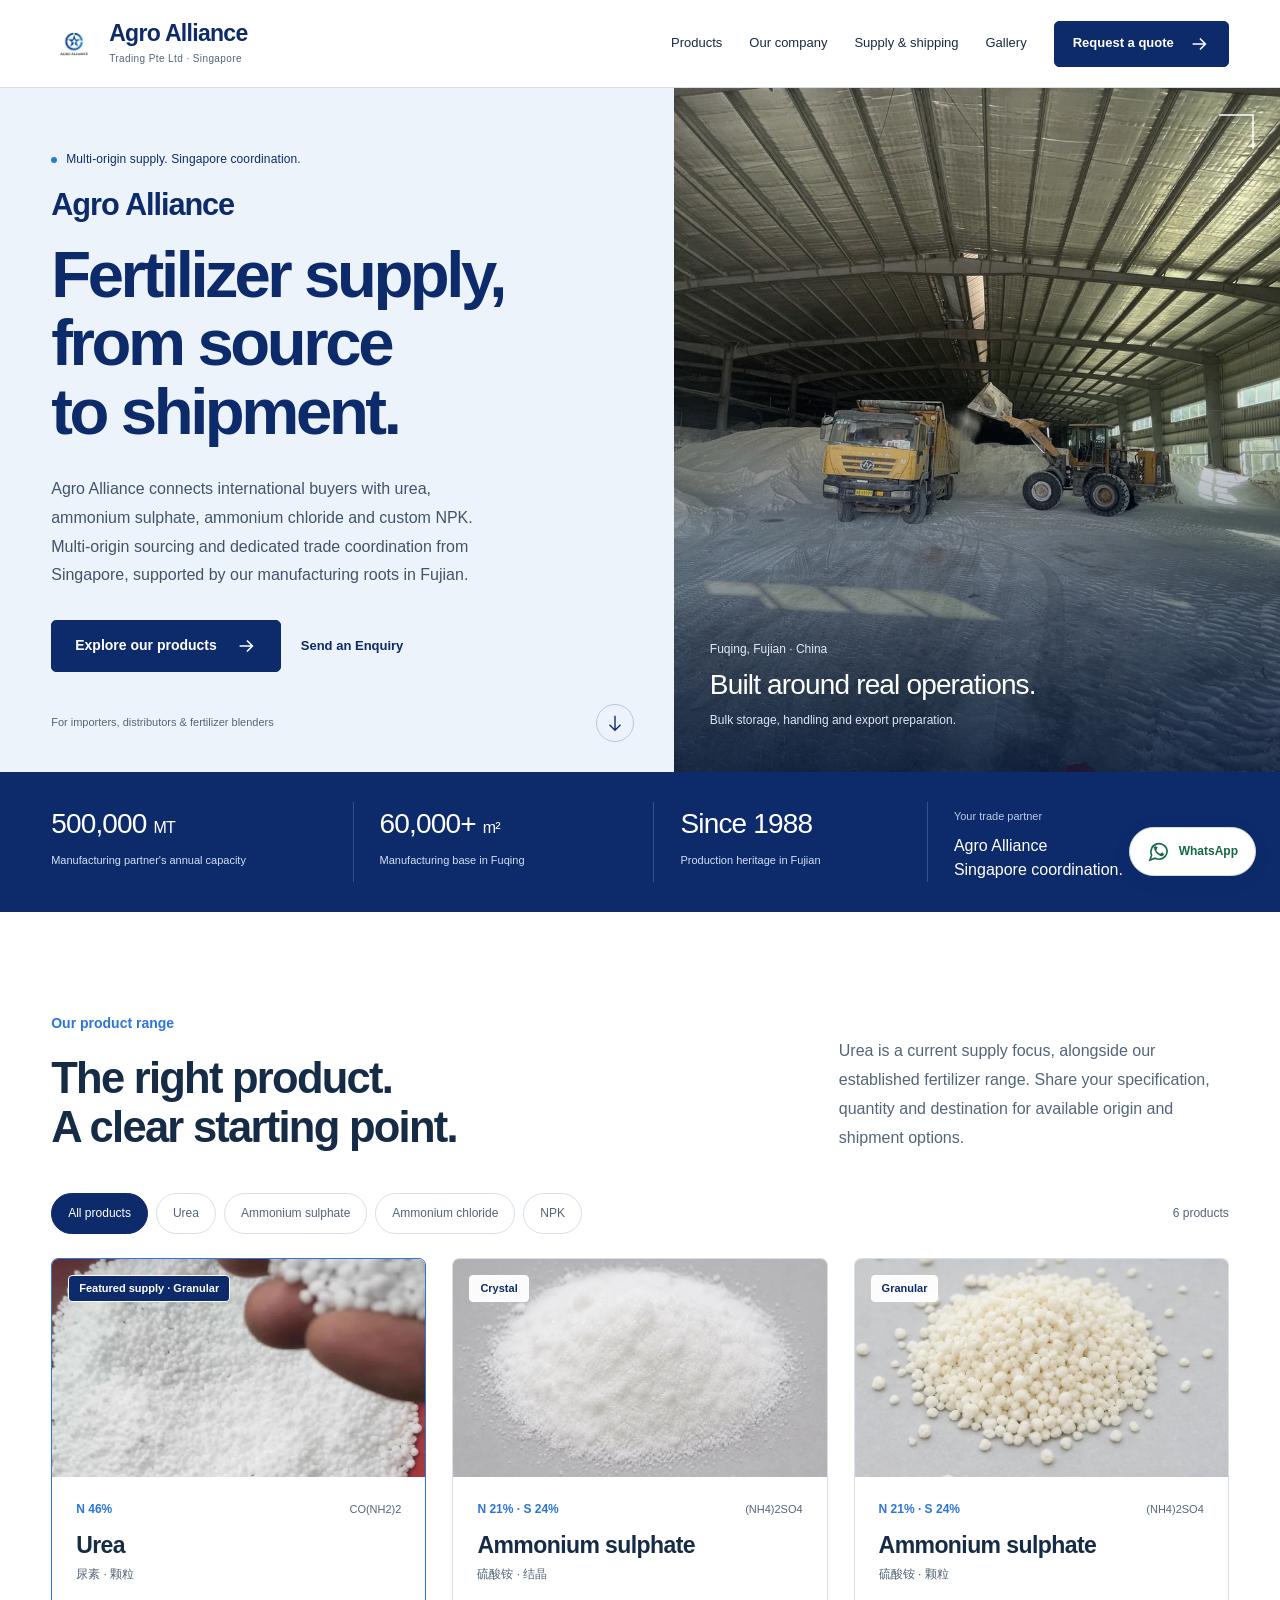
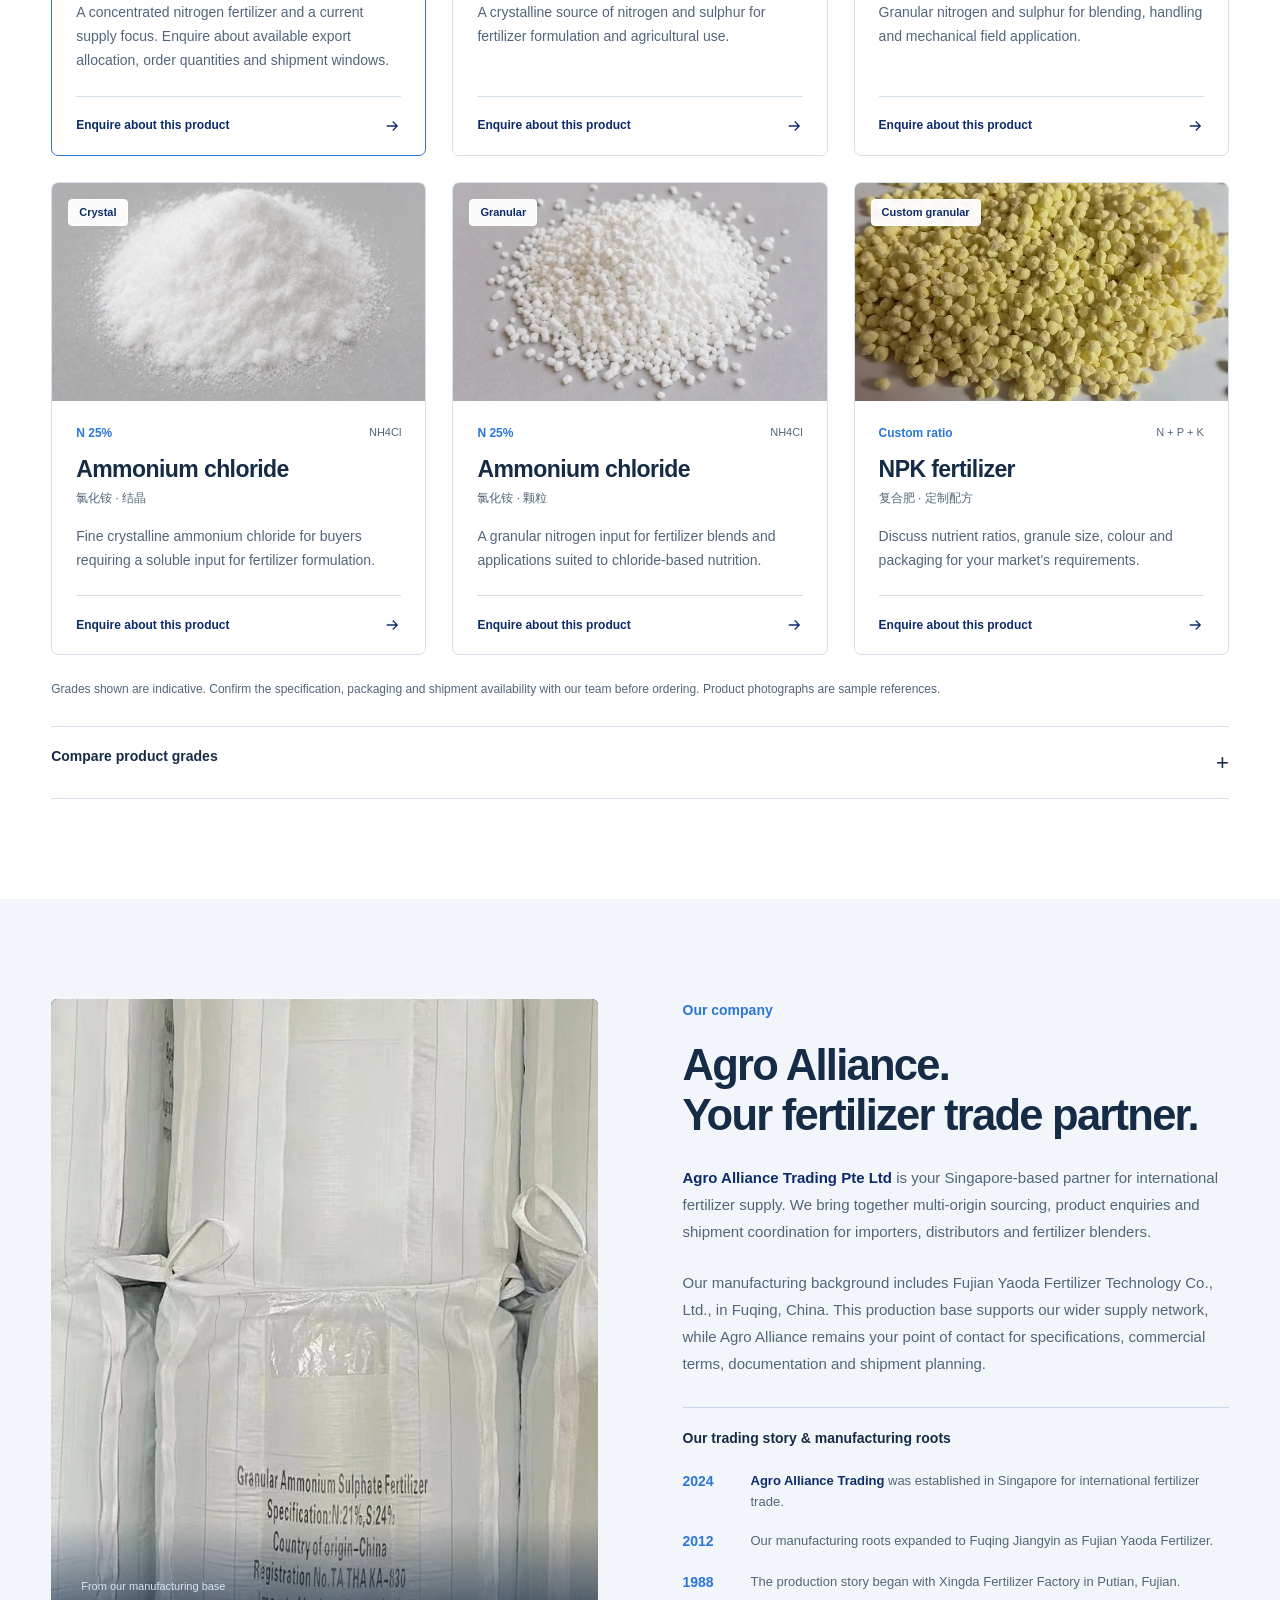
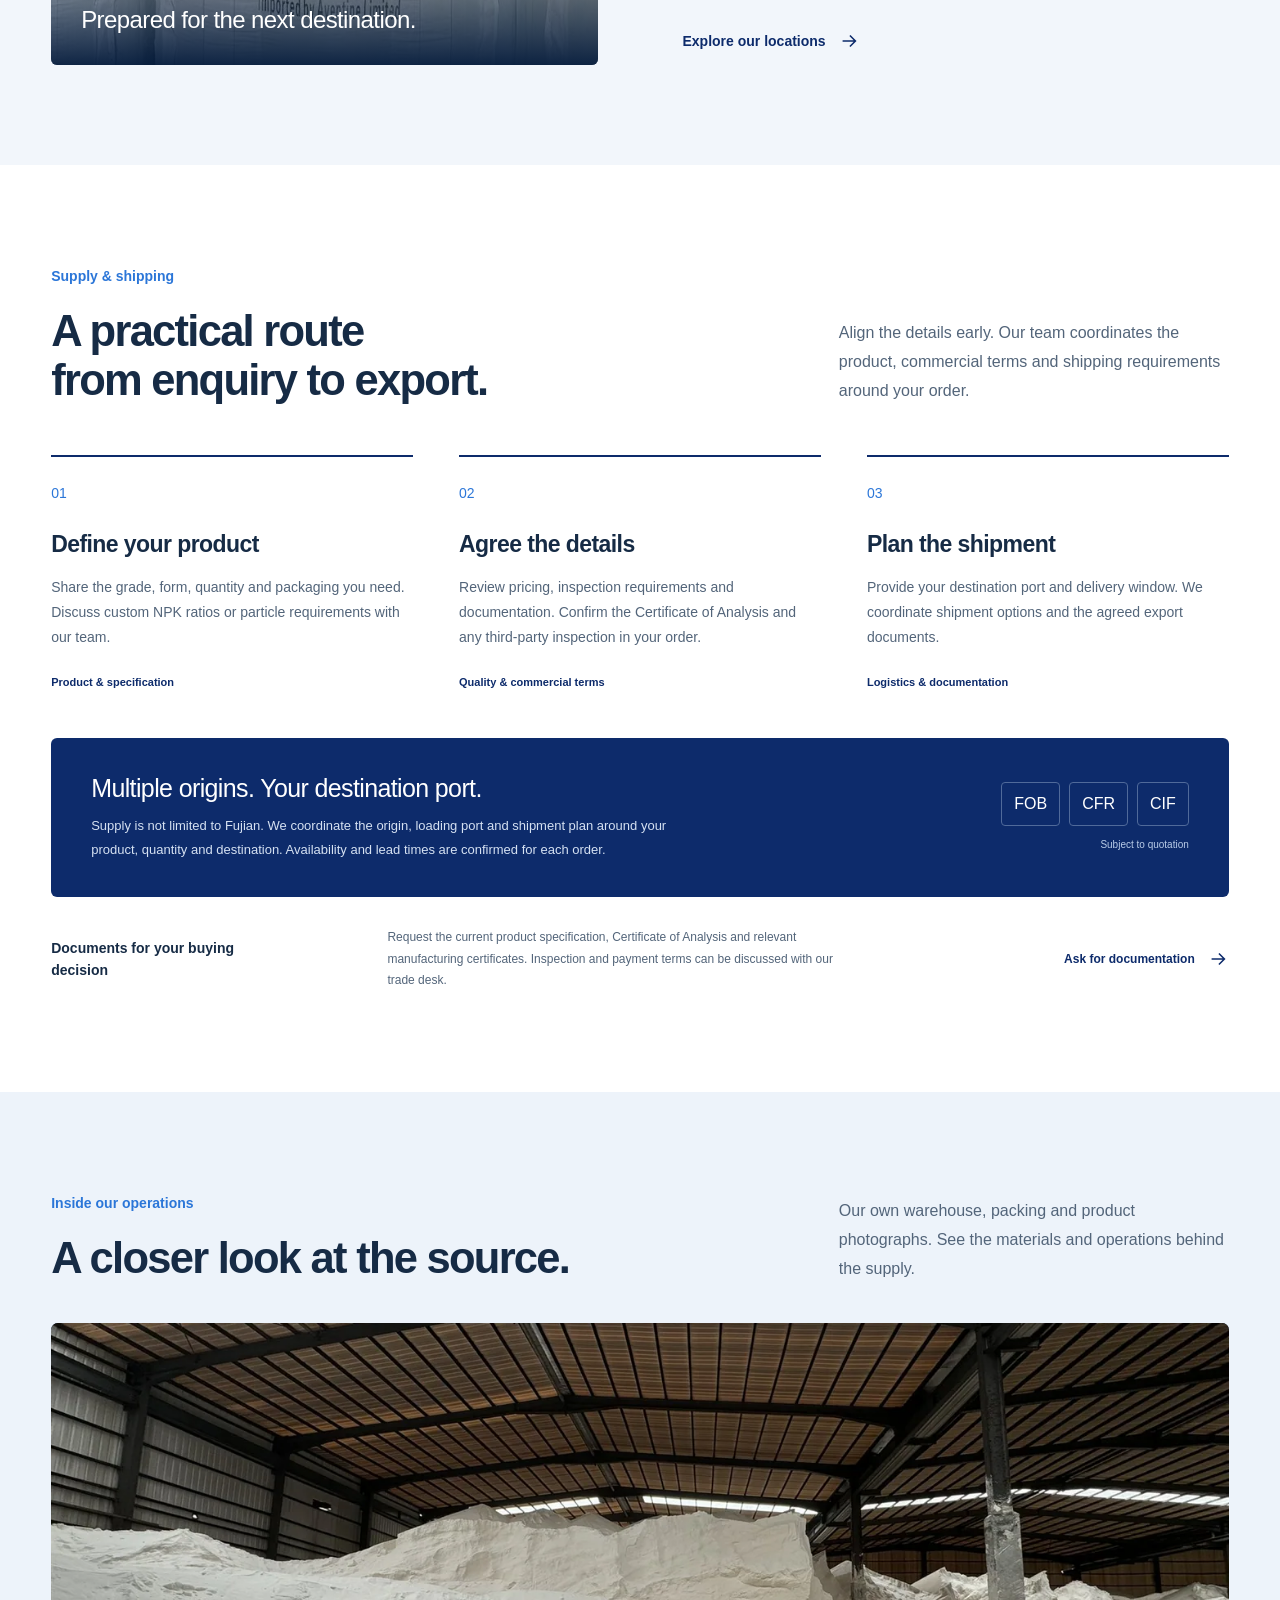
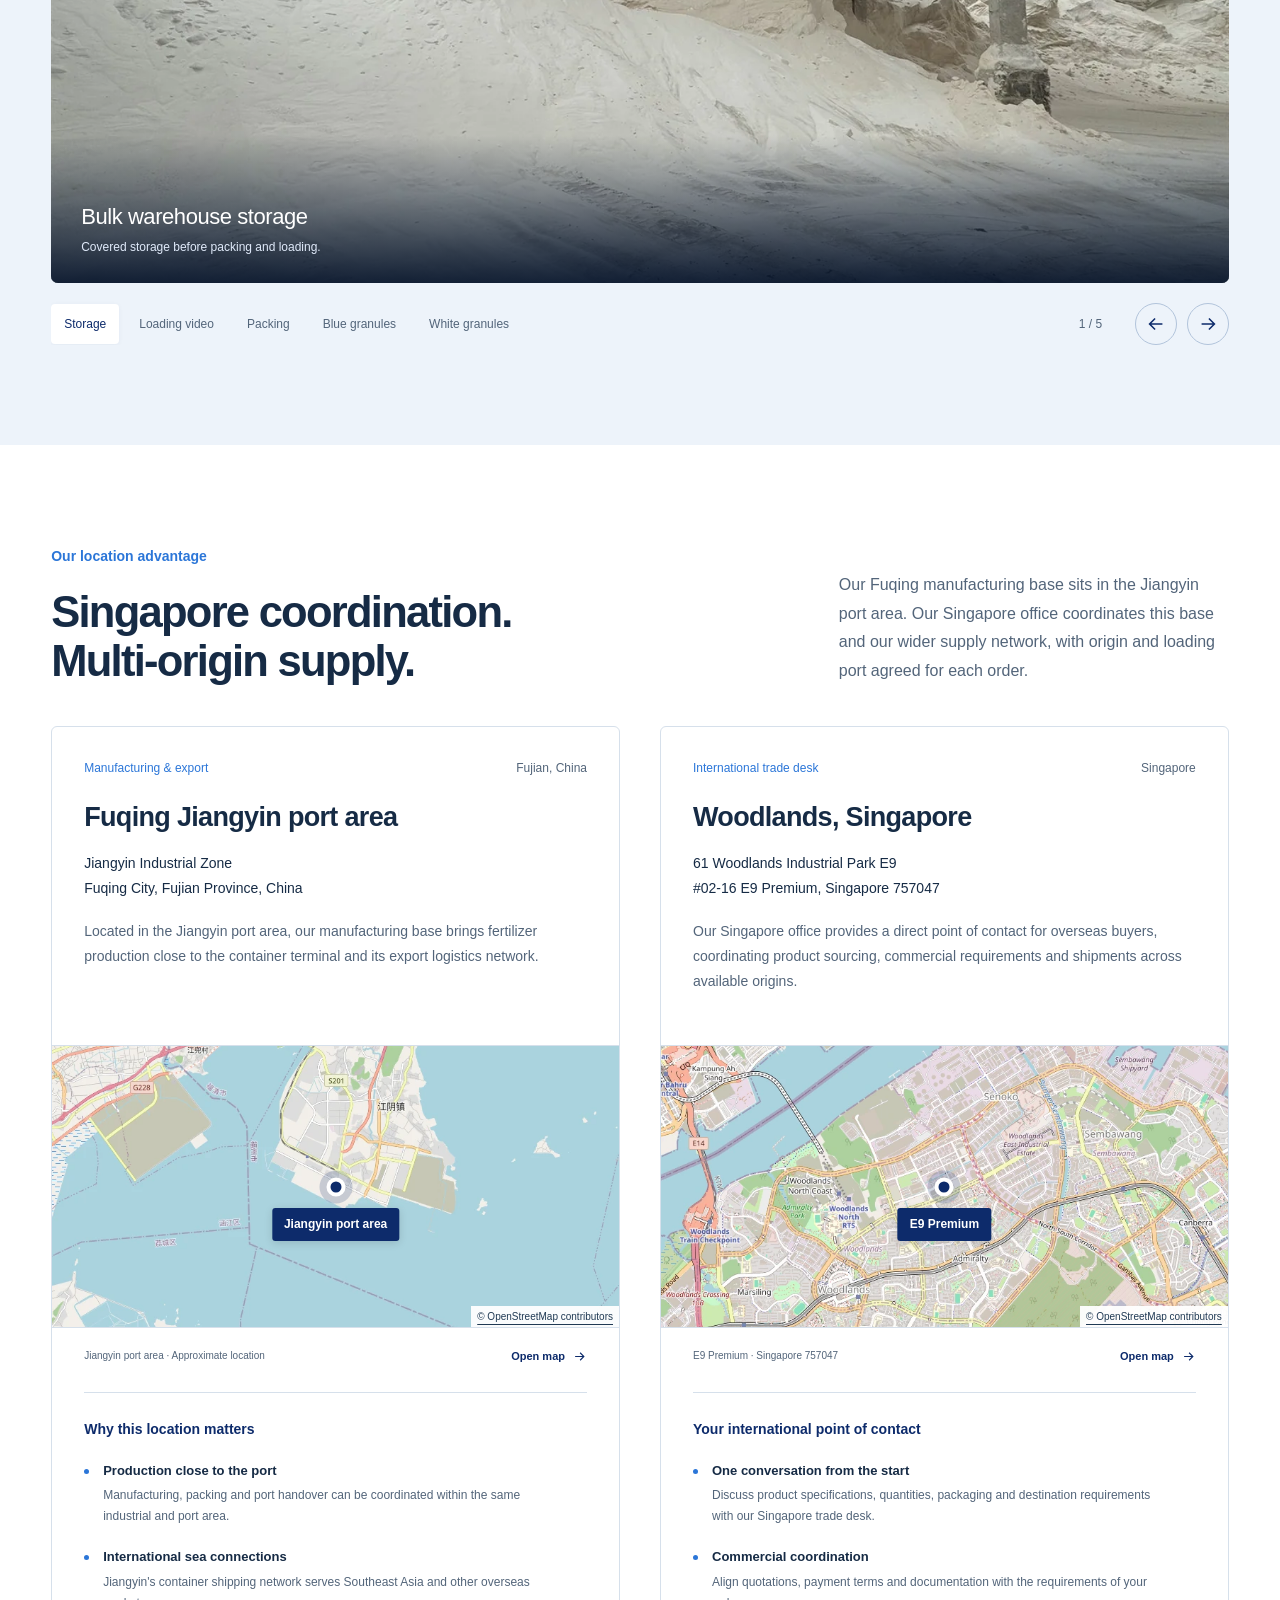
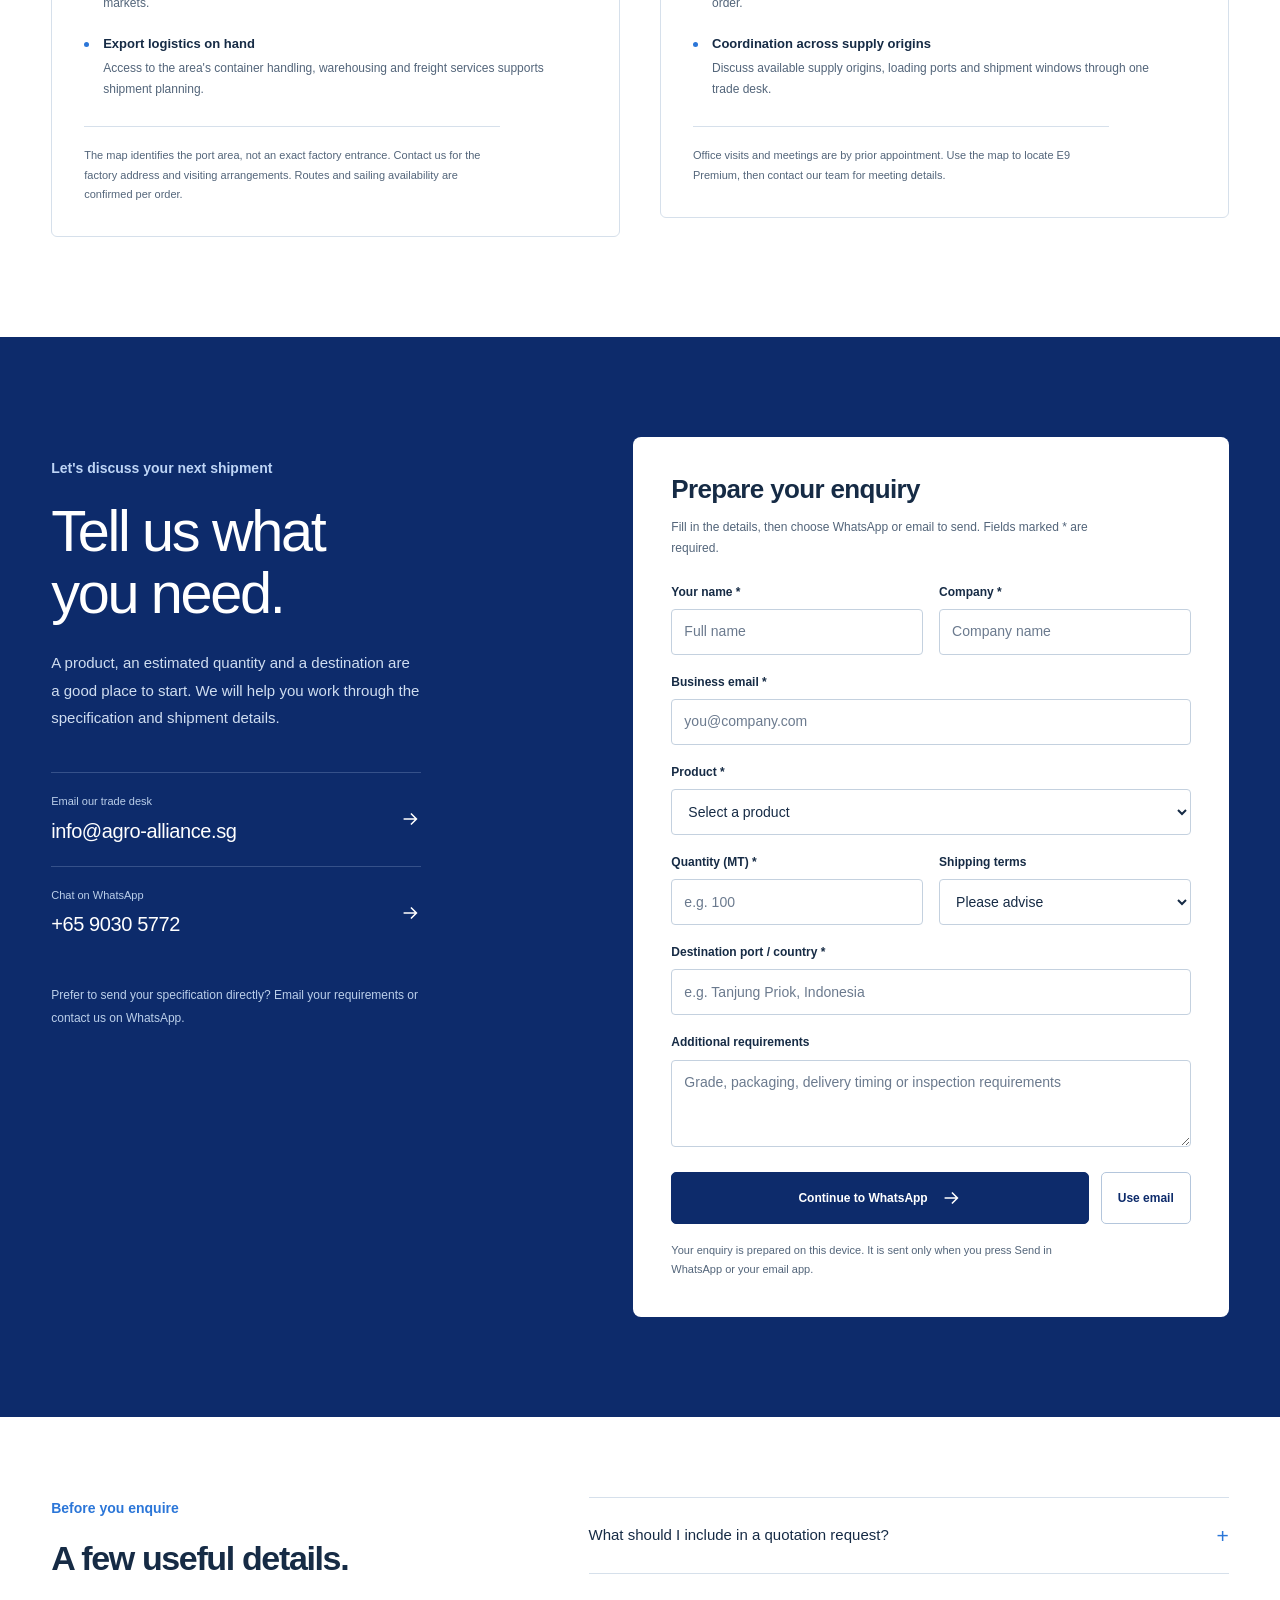
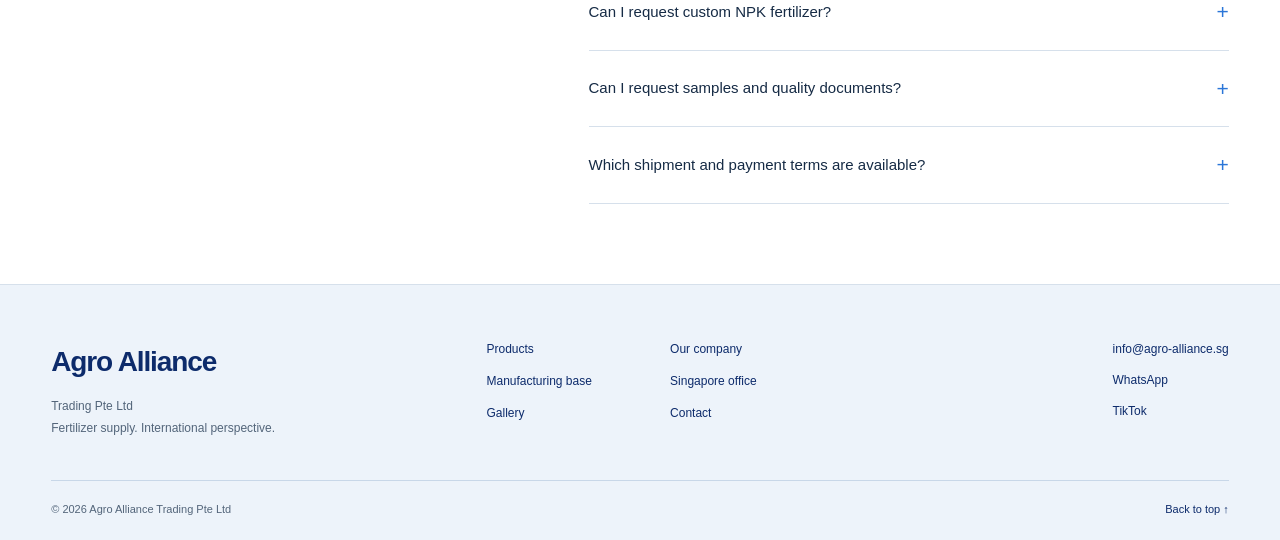
==== commit f9325db8: "Backup 2026-10-20 preview: Agro Alliance branding, general enquiries and version retention workflow" ====
--- a/index.html
+++ b/index.html
@@ -1,214 +1,216 @@
-<!doctype html>
-<html lang="en">
-<head>
-<meta charset="utf-8">
-<meta name="viewport" content="width=device-width,initial-scale=1">
-<title>Agro Alliance | Urea & Fertilizer Supply</title>
-<meta name="description" content="Singapore-based fertilizer trading with multi-origin supply. Enquire about urea, ammonium sulphate, ammonium chloride and custom NPK.">
-<meta name="theme-color" content="#0d2b6b">
-<link rel="canonical" href="https://agro-alliance.sg/">
-<link rel="icon" href="assets/brand-logo.jpg" type="image/jpeg">
-<meta property="og:type" content="website">
-<meta property="og:url" content="https://agro-alliance.sg/">
-<meta property="og:title" content="Agro Alliance | Fertilizer supply, from source to shipment">
-<meta property="og:description" content="Urea, ammonium sulphate, ammonium chloride and NPK. Multi-origin supply with trade coordination in Singapore.">
-<meta property="og:image" content="https://agro-alliance.sg/assets/optimized/warehouse-loader-truck.webp">
-<meta property="og:image:alt" content="Fertilizer warehouse and loading operations in Fujian">
-<meta property="og:locale" content="en_SG">
-<meta name="twitter:card" content="summary_large_image">
-<link rel="stylesheet" href="assets/site.css?v=20261016">
-<link rel="preload" as="image" href="assets/optimized/warehouse-loader-truck.webp" fetchpriority="high">
-<script type="application/ld+json">{"@context":"https://schema.org","@type":"Organization","name":"Agro Alliance Trading Pte Ltd","url":"https://agro-alliance.sg/","logo":"https://agro-alliance.sg/assets/brand-logo.jpg","email":"info@agro-alliance.sg","telephone":"+65-9030-5772","address":{"@type":"PostalAddress","streetAddress":"61 Woodlands Industrial Park E9, #02-16 E9 Premium","postalCode":"757047","addressLocality":"Singapore","addressCountry":"SG"},"sameAs":["https://www.tiktok.com/@agro_alliance"]}</script>
-<script src="assets/site.js?v=20261016" defer></script>
-<noscript><style>#quote-form,.menu-toggle,.filters,.gallery-controls{display:none}.site-header{height:auto}.site-header nav{display:flex;position:static;box-shadow:none;flex-wrap:wrap}.nav-wrap{flex-wrap:wrap;padding-block:16px}.gallery-stage{height:auto}.gallery-slide,.gallery-slide[hidden]{display:block!important;height:360px;margin-bottom:20px}</style></noscript>
-</head>
-<body>
-<a class="skip-link" href="#main">Skip to content</a>
-<header class="site-header">
-  <div class="nav-wrap container">
-    <a class="brand" href="#top" aria-label="Agro Alliance home"><img src="assets/brand-logo.jpg" width="46" height="46" alt=""><span><strong>Agro Alliance</strong><small>Trading Pte Ltd � Singapore</small></span></a>
-    <button class="menu-toggle" type="button" aria-expanded="false" aria-controls="main-nav"><span>Menu</span><svg viewBox="0 0 24 24" fill="none" stroke="currentColor" stroke-width="1.8" aria-hidden="true"><path d="M4 7h16M4 12h16M4 17h16"/></svg></button>
-    <nav id="main-nav" aria-label="Main navigation">
-      <a href="#products">Products</a><a href="#about">Our company</a><a href="#capabilities">Supply & shipping</a><a href="#gallery">Gallery</a><a class="button button-small" href="#contact">Request a quote <svg viewBox="0 0 24 24" fill="none" stroke="currentColor" stroke-width="1.7" aria-hidden="true"><path d="M5 12h14M13 6l6 6-6 6"/></svg></a>
-    </nav>
-  </div>
-</header>
-<main id="main">
-<section class="hero" id="top" aria-labelledby="hero-heading">
-  <div class="hero-inner container">
-    <div class="hero-copy">
-      <p class="hero-intro"><span class="signal-dot"></span>Multi-origin supply. Singapore coordination.</p>
-      <h1 id="hero-heading">Fertilizer supply,<br>from source<br>to shipment.</h1>
-      <p class="hero-description">Urea, ammonium sulphate, ammonium chloride and custom NPK for agricultural buyers. Multi-origin sourcing, manufacturing roots in Fujian and one dedicated Singapore trade desk.</p>
-      <div class="hero-actions"><a class="button" href="#products">Explore our products <svg viewBox="0 0 24 24" fill="none" stroke="currentColor" stroke-width="1.7" aria-hidden="true"><path d="M5 12h14M13 6l6 6-6 6"/></svg></a><a class="text-link" href="#contact">Discuss your requirements</a></div>
-      <div class="hero-bottom"><span>For importers, distributors & fertilizer blenders</span><a href="#about" aria-label="Discover our manufacturing background"><svg viewBox="0 0 24 24" fill="none" stroke="currentColor" stroke-width="1.5" aria-hidden="true"><path d="M12 4v16m-6-6 6 6 6-6"/></svg></a></div>
-    </div>
-    <figure class="hero-photo">
-      <img src="assets/optimized/warehouse-loader-truck.webp" alt="Loader and truck handling bulk fertilizer inside our Fujian warehouse" width="1200" height="900" fetchpriority="high">
-      <figcaption><span class="photo-location">Fuqing, Fujian � China</span><strong>Built around real operations.</strong><span>Bulk storage, handling and export preparation.</span></figcaption>
-      <span class="photo-corner" aria-hidden="true"></span>
-    </figure>
-  </div>
-</section>
-<div class="proof-strip">
-  <div class="container proof-grid">
-    <div><strong>500,000 <span>MT</span></strong><p>Manufacturing partner's annual capacity</p></div>
-    <div><strong>60,000+ <span>m�</span></strong><p>Manufacturing base in Fuqing</p></div>
-    <div><strong>Since 1988</strong><p>Manufacturing roots in Fujian</p></div>
-    <div class="proof-note"><span class="small-label">Your trade partner</span><p>Production in China.<br>Coordination in Singapore.</p></div>
-  </div>
-</div>
-
-<section class="section products-section" id="products" aria-labelledby="products-title">
-<div class="container">
-  <div class="section-heading"><div><p class="section-label">Our product range</p><h2 id="products-title">The right product.<br>A clear starting point.</h2></div><p>Urea is a current supply focus, alongside our established fertilizer range. Share your specification, quantity and destination for available origin and shipment options.</p></div>
-  <div class="product-toolbar"><div class="filters" role="group" aria-label="Filter products">
-    <button type="button" data-filter="all" aria-pressed="true">All products</button><button type="button" data-filter="urea" aria-pressed="false">Urea</button><button type="button" data-filter="sulphate" aria-pressed="false">Ammonium sulphate</button><button type="button" data-filter="chloride" aria-pressed="false">Ammonium chloride</button><button type="button" data-filter="other" aria-pressed="false">NPK</button>
-  </div><span id="product-count" role="status" aria-live="polite">6 products</span></div>
-  <div class="product-grid">
-<article class="product-card product-card-featured" data-family="urea" id="urea">
-    <div class="product-image"><img src="assets/optimized/avif-converted-sample.webp" alt="Granular Urea sample" width="720" height="540" loading="lazy" decoding="async"><span class="form-badge">Featured supply � Granular</span></div>
-    <div class="product-body"><p class="product-grade">N � 46%<span>CO(NH2)2</span></p><h3>Urea</h3><p class="product-cn" lang="zh">?? � ??</p><p class="product-description">A concentrated nitrogen fertilizer and a current supply focus. Enquire about available export allocation, order quantities and shipment windows.</p><a class="product-enquire" href="#contact" data-product="Urea (Granular)">Enquire about this product <svg viewBox="0 0 24 24" fill="none" stroke="currentColor" stroke-width="1.7" aria-hidden="true"><path d="M5 12h14M13 6l6 6-6 6"/></svg></a></div>
-  </article>
-  <article class="product-card" data-family="sulphate" id="as-crystal">
-    <div class="product-image"><img src="assets/optimized/ammonium-sulphate-crystal-standard.webp" alt="Crystal Ammonium sulphate sample" width="720" height="540" loading="lazy" decoding="async"><span class="form-badge">Crystal</span></div>
-    <div class="product-body"><p class="product-grade">N 21% � S 24%<span>(NH4)2SO4</span></p><h3>Ammonium sulphate</h3><p class="product-cn" lang="zh">??? � ??</p><p class="product-description">A crystalline source of nitrogen and sulphur for fertilizer formulation and agricultural use.</p><a class="product-enquire" href="#contact" data-product="Ammonium Sulphate (Crystal)">Enquire about this product <svg viewBox="0 0 24 24" fill="none" stroke="currentColor" stroke-width="1.7" aria-hidden="true"><path d="M5 12h14M13 6l6 6-6 6"/></svg></a></div>
-  </article>
-<article class="product-card" data-family="sulphate" id="as-granular">
-    <div class="product-image"><img src="assets/optimized/ammonium-sulphate-granular-standard.webp" alt="Granular Ammonium sulphate sample" width="720" height="540" loading="lazy" decoding="async"><span class="form-badge">Granular</span></div>
-    <div class="product-body"><p class="product-grade">N 21% � S 24%<span>(NH4)2SO4</span></p><h3>Ammonium sulphate</h3><p class="product-cn" lang="zh">??? � ??</p><p class="product-description">Granular nitrogen and sulphur for blending, handling and mechanical field application.</p><a class="product-enquire" href="#contact" data-product="Ammonium Sulphate (Granular)">Enquire about this product <svg viewBox="0 0 24 24" fill="none" stroke="currentColor" stroke-width="1.7" aria-hidden="true"><path d="M5 12h14M13 6l6 6-6 6"/></svg></a></div>
-  </article>
-<article class="product-card" data-family="chloride" id="ac-crystal">
-    <div class="product-image"><img src="assets/optimized/ammonium-chloride-crystal-standard.webp" alt="Crystal Ammonium chloride sample" width="720" height="540" loading="lazy" decoding="async"><span class="form-badge">Crystal</span></div>
-    <div class="product-body"><p class="product-grade">N � 25%<span>NH4Cl</span></p><h3>Ammonium chloride</h3><p class="product-cn" lang="zh">??? � ??</p><p class="product-description">Fine crystalline ammonium chloride for buyers requiring a soluble input for fertilizer formulation.</p><a class="product-enquire" href="#contact" data-product="Ammonium Chloride (Crystal)">Enquire about this product <svg viewBox="0 0 24 24" fill="none" stroke="currentColor" stroke-width="1.7" aria-hidden="true"><path d="M5 12h14M13 6l6 6-6 6"/></svg></a></div>
-  </article>
-<article class="product-card" data-family="chloride" id="ac-granular">
-    <div class="product-image"><img src="assets/optimized/ammonium-chloride-granular-standard.webp" alt="Granular Ammonium chloride sample" width="720" height="540" loading="lazy" decoding="async"><span class="form-badge">Granular</span></div>
-    <div class="product-body"><p class="product-grade">N � 25%<span>NH4Cl</span></p><h3>Ammonium chloride</h3><p class="product-cn" lang="zh">??? � ??</p><p class="product-description">A granular nitrogen input for fertilizer blends and applications suited to chloride-based nutrition.</p><a class="product-enquire" href="#contact" data-product="Ammonium Chloride (Granular)">Enquire about this product <svg viewBox="0 0 24 24" fill="none" stroke="currentColor" stroke-width="1.7" aria-hidden="true"><path d="M5 12h14M13 6l6 6-6 6"/></svg></a></div>
-  </article>
-
-<article class="product-card" data-family="other" id="npk">
-    <div class="product-image"><img src="assets/optimized/compound-yellow-granules.webp" alt="Custom granular NPK fertilizer sample" width="720" height="540" loading="lazy" decoding="async"><span class="form-badge">Custom granular</span></div>
-    <div class="product-body"><p class="product-grade">Custom ratio<span>N + P + K</span></p><h3>NPK fertilizer</h3><p class="product-cn" lang="zh">??? � ????</p><p class="product-description">Discuss nutrient ratios, granule size, colour and packaging for your market's requirements.</p><a class="product-enquire" href="#contact" data-product="NPK Compound (Custom Ratio)">Enquire about this product <svg viewBox="0 0 24 24" fill="none" stroke="currentColor" stroke-width="1.7" aria-hidden="true"><path d="M5 12h14M13 6l6 6-6 6"/></svg></a></div>
-  </article>
-  </div>
-  <p class="product-note">Grades shown are indicative. Confirm the specification, packaging and shipment availability with our team before ordering. Product photographs are sample references.</p>
-  <details class="compare-products"><summary>Compare product grades<span aria-hidden="true">+</span></summary><div class="table-scroll" tabindex="0" role="region" aria-label="Product grade comparison"><table><caption class="sr-only">Indicative fertilizer grades</caption><thead><tr><th scope="col">Product</th><th scope="col">Form</th><th scope="col">Nitrogen</th><th scope="col">Sulphur / formulation</th></tr></thead><tbody><tr><th scope="row">Ammonium sulphate</th><td>Crystal / granular</td><td>21%</td><td>S 24%</td></tr><tr><th scope="row">Ammonium chloride</th><td>Crystal / granular</td><td>� 25%</td><td>Confirm agreed specification</td></tr><tr><th scope="row">Urea</th><td>Granular</td><td>� 46%</td><td>Confirm agreed specification</td></tr><tr><th scope="row">NPK fertilizer</th><td>Custom granular</td><td>As agreed</td><td>Custom N:P:K ratio</td></tr></tbody></table></div></details>
-</div>
-</section>
-
-<section class="section about-section" id="about" aria-labelledby="about-title">
-<div class="container about-grid">
-  <div class="about-visual"><img src="assets/optimized/bulk-bags-ammonium-sulphate.webp" alt="Ammonium sulphate bulk bags prepared for shipment" width="900" height="1100" loading="lazy" decoding="async"><div class="about-photo-label"><span>From our manufacturing base</span><strong>Prepared for the next destination.</strong></div></div>
-  <div class="about-copy"><p class="section-label">Our company</p><h2 id="about-title">Manufacturing roots.<br>An international outlook.</h2>
-  <p>Agro Alliance Trading Pte Ltd supplies international fertilizer buyers through multi-origin sourcing, alongside our manufacturing base, <strong>Fujian Yaoda Fertilizer Technology Co., Ltd.</strong>, in Fuqing, China.</p>
-  <p>Our Singapore trade desk brings product enquiries, documentation and shipment planning together, giving buyers one point of contact from the first specification to export coordination.</p>
-  <div class="timeline" id="news"><h3>How we got here</h3><div><span>1988</span><p>Manufacturing began as Xingda Fertilizer Factory in Putian, Fujian.</p></div><div><span>2012</span><p>Expanded to the Fuqing Jiangyin industrial area as Fujian Yaoda Fertilizer.</p></div><div><span>2024</span><p>Agro Alliance Trading was established in Singapore for international trade.</p></div></div>
-  <a class="text-link" href="#factory-location">Explore our locations <svg viewBox="0 0 24 24" fill="none" stroke="currentColor" stroke-width="1.7" aria-hidden="true"><path d="M5 12h14M13 6l6 6-6 6"/></svg></a>
-  </div>
-</div>
-</section>
-
-<section class="section supply-section" id="capabilities" aria-labelledby="supply-title">
-<div class="container">
-  <div class="section-heading"><div><p class="section-label">Supply & shipping</p><h2 id="supply-title">A practical route<br>from enquiry to export.</h2></div><p>Align the details early. Our team coordinates the product, commercial terms and shipping requirements around your order.</p></div>
-  <ol class="supply-steps">
-    <li><span class="step-number">01</span><h3>Define your product</h3><p>Share the grade, form, quantity and packaging you need. Discuss custom NPK ratios or particle requirements with our team.</p><span class="step-detail">Product & specification</span></li>
-    <li><span class="step-number">02</span><h3>Agree the details</h3><p>Review pricing, inspection requirements and documentation. Confirm the Certificate of Analysis and any third-party inspection in your order.</p><span class="step-detail">Quality & commercial terms</span></li>
-    <li><span class="step-number">03</span><h3>Plan the shipment</h3><p>Provide your destination port and delivery window. We coordinate shipment options and the agreed export documents.</p><span class="step-detail">Logistics & documentation</span></li>
-  </ol>
-  <div class="shipping-band" id="markets"><div><h3>Multiple origins. Your destination port.</h3><p>Supply is not limited to Fujian. We coordinate the origin, loading port and shipment plan around your product, quantity and destination. Availability and lead times are confirmed for each order.</p></div><div class="shipping-terms"><span>FOB</span><span>CFR</span><span>CIF</span><small>Subject to quotation</small></div></div>
-  <div class="document-note" id="certifications"><strong>Documents for your buying decision</strong><p>Request the current product specification, Certificate of Analysis and relevant manufacturing certificates. Inspection and payment terms can be discussed with our trade desk.</p><a href="#contact" class="text-link">Ask for documentation <svg viewBox="0 0 24 24" fill="none" stroke="currentColor" stroke-width="1.7" aria-hidden="true"><path d="M5 12h14M13 6l6 6-6 6"/></svg></a></div>
-</div>
-</section>
-
-<section class="section gallery-section" id="gallery" aria-labelledby="gallery-title">
-<div class="container">
-  <div class="section-heading"><div><p class="section-label">Inside our operations</p><h2 id="gallery-title">A closer look at the source.</h2></div><p>Our own warehouse, packing and product photographs. See the materials and operations behind the supply.</p></div>
-  <div class="gallery" role="region" aria-roledescription="carousel" aria-label="Factory and product gallery">
-    <div class="gallery-stage">
-      <figure class="gallery-slide" id="gallery-1"><img src="assets/optimized/warehouse-bulk-storage.webp" alt="Bulk fertilizer stored inside a covered warehouse" width="1200" height="800" loading="lazy"><figcaption><strong>Bulk warehouse storage</strong><span>Covered storage before packing and loading.</span></figcaption></figure>
-      <figure class="gallery-slide" id="gallery-2" hidden><video controls playsinline preload="none" poster="assets/optimized/warehouse-loader-truck.webp" aria-label="Warehouse loading operation"><source src="assets/media/warehouse-loading-video.mov">Your browser cannot play this video.</video><figcaption><strong>Warehouse loading</strong><span>On-site handling and loading activity. <a href="assets/media/warehouse-loading-video.mov">Open original video</a></span></figcaption></figure>
-      <figure class="gallery-slide" id="gallery-3" hidden><img src="assets/optimized/bulk-bags-ammonium-sulphate.webp" alt="Ammonium sulphate packed in bulk bags" width="1200" height="800" loading="lazy"><figcaption><strong>Bulk bag packing</strong><span>Ammonium sulphate prepared for shipment.</span></figcaption></figure>
-      <figure class="gallery-slide" id="gallery-4" hidden><img src="assets/optimized/compound-blue-granules-hand.webp" alt="Blue compound fertilizer granules held for sample inspection" width="1200" height="800" loading="lazy"><figcaption><strong>Sample inspection</strong><span>Checking colour, texture and particle appearance.</span></figcaption></figure>
-      <figure class="gallery-slide" id="gallery-5" hidden><img src="assets/optimized/white-granules-hand.webp" alt="White fertilizer granules held in a hand" width="1200" height="800" loading="lazy"><figcaption><strong>Granular product sample</strong><span>A close-up view of product size and appearance.</span></figcaption></figure>
-    </div>
-    <div class="gallery-controls"><div class="gallery-selectors" role="group" aria-label="Choose gallery item"><button type="button" data-slide="0" aria-pressed="true" aria-controls="gallery-1">Storage</button><button type="button" data-slide="1" aria-pressed="false" aria-controls="gallery-2">Loading video</button><button type="button" data-slide="2" aria-pressed="false" aria-controls="gallery-3">Packing</button><button type="button" data-slide="3" aria-pressed="false" aria-controls="gallery-4">Blue granules</button><button type="button" data-slide="4" aria-pressed="false" aria-controls="gallery-5">White granules</button></div><div class="gallery-arrows"><span id="gallery-count" aria-live="polite" aria-atomic="true">1 / 5</span><button type="button" id="gallery-prev" aria-label="Previous gallery item"><svg viewBox="0 0 24 24" fill="none" stroke="currentColor" stroke-width="1.7" aria-hidden="true"><path d="M5 12h14M13 6l6 6-6 6"/></svg></button><button type="button" id="gallery-next" aria-label="Next gallery item"><svg viewBox="0 0 24 24" fill="none" stroke="currentColor" stroke-width="1.7" aria-hidden="true"><path d="M5 12h14M13 6l6 6-6 6"/></svg></button></div></div>
-  </div>
-</div>
-</section>
-
-<section class="section locations-section" aria-labelledby="locations-title">
-<div class="container">
-  <div class="section-heading"><div><p class="section-label">Our location advantage</p><h2 id="locations-title">Manufacturing in Fujian.<br>Sourcing beyond it.</h2></div><p>Our Fuqing manufacturing base sits in the Jiangyin port area. Our Singapore office coordinates this base and our wider supply network, with origin and loading port agreed for each order.</p></div>
-  <div class="locations-grid">
-    <article class="location" id="factory-location">
-      <div class="location-top"><span>Manufacturing & export</span><span>Fujian, China</span></div>
-      <h3>Fuqing Jiangyin port area</h3>
-      <address>Jiangyin Industrial Zone<br>Fuqing City, Fujian Province, China</address>
-      <p class="location-intro">Located in the Jiangyin port area, our manufacturing base brings fertilizer production close to the container terminal and its export logistics network.</p>
-      <div class="location-map-frame"><a class="static-map" href="https://www.google.com/maps/search/?api=1&amp;query=Jiangyin%20Port%2C%20Fuqing%2C%20Fujian%2C%20China" target="_blank" rel="noopener" aria-label="Open interactive map: Jiangyin port area"><img src="assets/optimized/map-jiangyin.webp" width="800" height="400" loading="lazy" alt="Street map showing Jiangyin port area and the surrounding area"><span class="map-pin" aria-hidden="true"></span><span class="map-place-label">Jiangyin port area</span></a><a class="map-attribution" href="https://www.openstreetmap.org/copyright" target="_blank" rel="noopener">c OpenStreetMap contributors</a></div>
-      <div class="map-caption"><span>Jiangyin port area � Approximate location</span><a href="https://www.google.com/maps/search/?api=1&amp;query=Jiangyin%20Port%2C%20Fuqing%2C%20Fujian%2C%20China" target="_blank" rel="noopener">Open map <svg viewBox="0 0 24 24" fill="none" stroke="currentColor" stroke-width="1.7" aria-hidden="true"><path d="M5 12h14M13 6l6 6-6 6"/></svg></a></div>
-      <div class="location-benefits"><h4>Why this location matters</h4><ul>
-        <li><strong>Production close to the port</strong><p>Manufacturing, packing and port handover can be coordinated within the same industrial and port area.</p></li>
-        <li><strong>International sea connections</strong><p>Jiangyin's container shipping network serves Southeast Asia and other overseas markets.</p></li>
-        <li><strong>Export logistics on hand</strong><p>Access to the area's container handling, warehousing and freight services supports shipment planning.</p></li>
-      </ul></div>
-      <p class="location-note">The map identifies the port area, not an exact factory entrance. Contact us for the factory address and visiting arrangements. Routes and sailing availability are confirmed per order.</p>
-    </article>
-    <article class="location" id="office-location">
-      <div class="location-top"><span>International trade desk</span><span>Singapore</span></div>
-      <h3>Woodlands, Singapore</h3>
-      <address>61 Woodlands Industrial Park E9<br>#02-16 E9 Premium, Singapore 757047</address>
-      <p class="location-intro">Our Singapore office provides a direct point of contact for overseas buyers, coordinating product sourcing, commercial requirements and shipments across available origins.</p>
-      <div class="location-map-frame"><a class="static-map" href="https://www.google.com/maps/search/?api=1&amp;query=61%20Woodlands%20Industrial%20Park%20E9%2C%20Singapore%20757047" target="_blank" rel="noopener" aria-label="Open interactive map: E9 Premium"><img src="assets/optimized/map-woodlands.webp" width="800" height="400" loading="lazy" alt="Street map showing E9 Premium and the surrounding area"><span class="map-pin" aria-hidden="true"></span><span class="map-place-label">E9 Premium</span></a><a class="map-attribution" href="https://www.openstreetmap.org/copyright" target="_blank" rel="noopener">c OpenStreetMap contributors</a></div>
-      <div class="map-caption"><span>E9 Premium � Singapore 757047</span><a href="https://www.google.com/maps/search/?api=1&amp;query=61%20Woodlands%20Industrial%20Park%20E9%2C%20Singapore%20757047" target="_blank" rel="noopener">Open map <svg viewBox="0 0 24 24" fill="none" stroke="currentColor" stroke-width="1.7" aria-hidden="true"><path d="M5 12h14M13 6l6 6-6 6"/></svg></a></div>
-      <div class="location-benefits"><h4>Your international point of contact</h4><ul>
-        <li><strong>One conversation from the start</strong><p>Discuss product specifications, quantities, packaging and destination requirements with our Singapore trade desk.</p></li>
-        <li><strong>Commercial coordination</strong><p>Align quotations, payment terms and documentation with the requirements of your order.</p></li>
-        <li><strong>Coordination across supply origins</strong><p>Discuss available supply origins, loading ports and shipment windows through one trade desk.</p></li>
-      </ul></div>
-      <p class="location-note">Office visits and meetings are by prior appointment. Use the map to locate E9 Premium, then contact our team for meeting details.</p>
-    </article>
-  </div>
-</div>
-</section>
-
-<section class="section contact-section" id="contact" aria-labelledby="contact-title">
-<div class="container contact-grid">
-  <div class="contact-copy"><p class="section-label">Let's discuss your next shipment</p><h2 id="contact-title">Tell us what<br>you need.</h2><p>A product, an estimated quantity and a destination are a good place to start. We will help you work through the specification and shipment details.</p>
-    <div class="direct-contact"><a href="mailto:info@agro-alliance.sg"><span>Email our trade desk</span><strong>info@agro-alliance.sg</strong><svg viewBox="0 0 24 24" fill="none" stroke="currentColor" stroke-width="1.7" aria-hidden="true"><path d="M5 12h14M13 6l6 6-6 6"/></svg></a><a href="https://wa.me/6590305772" target="_blank" rel="noopener"><span>Chat on WhatsApp</span><strong>+65 9030 5772</strong><svg viewBox="0 0 24 24" fill="none" stroke="currentColor" stroke-width="1.7" aria-hidden="true"><path d="M5 12h14M13 6l6 6-6 6"/></svg></a></div>
-    <p class="contact-note">Prefer to send your specification directly? Email your requirements or contact us on WhatsApp.</p>
-  </div>
-  <div class="quote-panel">
-    <form id="quote-form">
-      <h3>Prepare your enquiry</h3><p class="form-intro">Fill in the details, then choose WhatsApp or email to send. Fields marked * are required.</p>
-      <div class="form-grid"><div class="field"><label for="quote-name">Your name *</label><input id="quote-name" name="name" autocomplete="name" required maxlength="100" placeholder="Full name"></div><div class="field"><label for="quote-company">Company *</label><input id="quote-company" name="company" autocomplete="organization" required maxlength="150" placeholder="Company name"></div></div>
-      <div class="field"><label for="quote-email">Business email *</label><input id="quote-email" name="email" type="email" autocomplete="email" required maxlength="200" placeholder="you@company.com"></div>
-      <div class="field"><label for="quote-product">Product *</label><select id="quote-product" name="product" required><option value="">Select a product</option><option>Urea (Granular)</option><option>Ammonium Sulphate (Crystal)</option><option>Ammonium Sulphate (Granular)</option><option>Ammonium Chloride (Crystal)</option><option>Ammonium Chloride (Granular)</option><option>NPK Compound (Custom Ratio)</option><option>Other / Multiple Products</option></select></div>
-      <div class="form-grid"><div class="field"><label for="quote-quantity">Quantity (MT) *</label><input id="quote-quantity" name="quantity" type="number" inputmode="decimal" min="0.01" step="0.01" max="1000000" required placeholder="e.g. 100"></div><div class="field"><label for="quote-terms">Shipping terms</label><select id="quote-terms" name="terms"><option value="To be discussed">Please advise</option>FOB</option>CFR</option>CIF</option></select></div></div>
-      <div class="field"><label for="quote-destination">Destination port / country *</label><input id="quote-destination" name="destination" required maxlength="150" placeholder="e.g. Tanjung Priok, Indonesia"></div>
-      <div class="field"><label for="quote-message">Additional requirements</label><textarea id="quote-message" name="message" maxlength="1500" rows="3" placeholder="Grade, packaging, delivery timing or inspection requirements"></textarea></div>
-      <div class="form-actions"><button class="button" type="submit" name="channel" value="whatsapp">Continue to WhatsApp <svg viewBox="0 0 24 24" fill="none" stroke="currentColor" stroke-width="1.7" aria-hidden="true"><path d="M5 12h14M13 6l6 6-6 6"/></svg></button><button class="button button-outline" type="submit" name="channel" value="email">Use email</button></div>
-      <p class="form-privacy">Your enquiry is prepared on this device. It is sent only when you press Send in WhatsApp or your email app.</p>
-      <p id="form-status" class="form-status" role="status" aria-live="polite" tabindex="-1"></p>
-      <div id="enquiry-fallback" hidden><div class="fallback-actions"><a id="prepared-link" href="#contact" target="_blank" rel="noopener">Open prepared enquiry</a><button type="button" id="copy-enquiry">Copy enquiry</button></div><details><summary>View prepared message</summary><pre id="prepared-message"></pre></details></div>
-    </form>
-    <noscript><p>To enquire, email <a href="mailto:info@agro-alliance.sg">info@agro-alliance.sg</a> or <a href="https://wa.me/6590305772">chat on WhatsApp</a>. The enquiry builder requires JavaScript.</p></noscript>
-  </div>
-</div>
-</section>
-
-<section class="section faq-section" aria-labelledby="faq-title">
-<div class="container faq-grid"><div><p class="section-label">Before you enquire</p><h2 id="faq-title">A few useful details.</h2></div><div class="faq-list">
-<details><summary>What should I include in a quotation request?<span aria-hidden="true">+</span></summary><p>Include the product and grade, estimated quantity in metric tons, packaging preference, destination port and delivery timing. Add any inspection or documentation requirements so they can be included in the quotation.</p></details>
-<details><summary>Can I request custom NPK fertilizer?<span aria-hidden="true">+</span></summary><p>Yes. Share your required N:P:K ratio, granule size, colour and packaging. Availability, minimum order quantity and production lead time are confirmed after reviewing the specification.</p></details>
-<details><summary>Can I request samples and quality documents?<span aria-hidden="true">+</span></summary><p>Ask our trade desk about product samples, the current specification and Certificate of Analysis. Sample delivery and third-party inspection arrangements are agreed according to your requirements.</p></details>
-<details><summary>Which shipment and payment terms are available?<span aria-hidden="true">+</span></summary><p>FOB, CFR and CIF terms can be discussed for your destination. Payment terms, including letter-of-credit arrangements where applicable, are confirmed in the quotation and contract.</p></details>
-</div></div>
-</section>
-</main>
-<footer class="site-footer"><div class="container"><div class="footer-top"><div><a class="footer-brand" href="#top">Agro Alliance</a><p>Trading Pte Ltd<br>Fertilizer supply. International perspective.</p></div><div class="footer-nav"><a href="#products">Products</a><a href="#about">Our company</a><a href="#factory-location">Manufacturing base</a><a href="#office-location">Singapore office</a><a href="#gallery">Gallery</a><a href="#contact">Contact</a></div><div class="footer-contact"><a href="mailto:info@agro-alliance.sg">info@agro-alliance.sg</a><a href="https://wa.me/6590305772" target="_blank" rel="noopener">WhatsApp</a><a href="https://www.tiktok.com/@agro_alliance" target="_blank" rel="noopener">TikTok</a></div></div><div class="footer-bottom"><span>c <span id="copyright-year">2026</span> Agro Alliance Trading Pte Ltd</span><a href="#top">Back to top </a></div></div></footer>
-<a class="floating-contact" href="https://wa.me/6590305772?text=Hello%20Agro%20Alliance%2C%20I%20would%20like%20to%20enquire%20about%20fertilizer%20supply." target="_blank" rel="noopener" aria-label="Chat with Agro Alliance on WhatsApp"><svg viewBox="0 0 24 24" fill="none" stroke="currentColor" stroke-width="1.7" aria-hidden="true"><path d="M21 11.5a8.5 8.5 0 0 1-12.5 7.5L3 21l1.8-5.2A8.5 8.5 0 1 1 21 11.5Z"/><path d="M8 7c0 5 4 9 9 9M8 7l2 1-1 2m8 6-1-2-2 1"/></svg><span>WhatsApp</span></a>
-</body>
+<!doctype html>
+<html lang="en">
+<head>
+<meta charset="utf-8">
+<meta name="viewport" content="width=device-width,initial-scale=1">
+<title>Agro Alliance | Urea & Fertilizer Supply</title>
+<meta name="description" content="Singapore-based fertilizer trading with multi-origin supply. Enquire about urea, ammonium sulphate, ammonium chloride and custom NPK.">
+<meta name="theme-color" content="#0d2b6b">
+<link rel="canonical" href="https://agro-alliance.sg/">
+<link rel="icon" href="assets/brand-logo.jpg" type="image/jpeg">
+<meta property="og:type" content="website">
+<meta property="og:url" content="https://agro-alliance.sg/">
+<meta property="og:title" content="Agro Alliance | Fertilizer supply, from source to shipment">
+<meta property="og:description" content="Urea, ammonium sulphate, ammonium chloride and NPK. Multi-origin supply with trade coordination in Singapore.">
+<meta property="og:image" content="https://agro-alliance.sg/assets/optimized/warehouse-loader-truck.webp">
+<meta property="og:image:alt" content="Fertilizer warehouse and loading operations in Fujian">
+<meta property="og:locale" content="en_SG">
+<meta name="twitter:card" content="summary_large_image">
+<link rel="stylesheet" href="assets/site.css?v=20261016">
+<link rel="preload" as="image" href="assets/optimized/warehouse-loader-truck.webp" fetchpriority="high">
+<script type="application/ld+json">{"@context":"https://schema.org","@type":"Organization","name":"Agro Alliance Trading Pte Ltd","url":"https://agro-alliance.sg/","logo":"https://agro-alliance.sg/assets/brand-logo.jpg","email":"info@agro-alliance.sg","telephone":"+65-9030-5772","address":{"@type":"PostalAddress","streetAddress":"61 Woodlands Industrial Park E9, #02-16 E9 Premium","postalCode":"757047","addressLocality":"Singapore","addressCountry":"SG"},"sameAs":["https://www.tiktok.com/@agro_alliance"]}</script>
+<script src="assets/site.js?v=20261016" defer></script>
+<noscript><style>#quote-form,.menu-toggle,.filters,.gallery-controls{display:none}.site-header{height:auto}.site-header nav{display:flex;position:static;box-shadow:none;flex-wrap:wrap}.nav-wrap{flex-wrap:wrap;padding-block:16px}.gallery-stage{height:auto}.gallery-slide,.gallery-slide[hidden]{display:block!important;height:360px;margin-bottom:20px}</style></noscript>
+</head>
+<body>
+<a class="skip-link" href="#main">Skip to content</a>
+<header class="site-header">
+  <div class="nav-wrap container">
+    <a class="brand" href="#top" aria-label="Agro Alliance home"><img src="assets/brand-logo.jpg" width="46" height="46" alt=""><span><strong>Agro Alliance</strong><small>Trading Pte Ltd · Singapore</small></span></a>
+    <button class="menu-toggle" type="button" aria-expanded="false" aria-controls="main-nav"><span>Menu</span><svg viewBox="0 0 24 24" fill="none" stroke="currentColor" stroke-width="1.8" aria-hidden="true"><path d="M4 7h16M4 12h16M4 17h16"/></svg></button>
+    <nav id="main-nav" aria-label="Main navigation">
+      <a href="#products">Products</a><a href="#about">Our company</a><a href="#capabilities">Supply & shipping</a><a href="#gallery">Gallery</a><a class="button button-small" href="#contact">Request a quote <svg viewBox="0 0 24 24" fill="none" stroke="currentColor" stroke-width="1.7" aria-hidden="true"><path d="M5 12h14M13 6l6 6-6 6"/></svg></a>
+    </nav>
+  </div>
+</header>
+<main id="main">
+<section class="hero" id="top" aria-labelledby="hero-heading">
+  <div class="hero-inner container">
+    <div class="hero-copy">
+      <p class="hero-intro"><span class="signal-dot"></span>Multi-origin supply. Singapore coordination.</p>
+      <p class="hero-brand-name">Agro Alliance</p>
+      <h1 id="hero-heading">Fertilizer supply,<br>from source<br>to shipment.</h1>
+      <p class="hero-description">Agro Alliance connects international buyers with urea, ammonium sulphate, ammonium chloride and custom NPK. Multi-origin sourcing and dedicated trade coordination from Singapore, supported by our manufacturing roots in Fujian.</p>
+      <div class="hero-actions"><a class="button" href="#products">Explore our products <svg viewBox="0 0 24 24" fill="none" stroke="currentColor" stroke-width="1.7" aria-hidden="true"><path d="M5 12h14M13 6l6 6-6 6"/></svg></a><a class="text-link" href="#contact">Send an Enquiry</a></div>
+      <div class="hero-bottom"><span>For importers, distributors & fertilizer blenders</span><a href="#about" aria-label="Discover our manufacturing background"><svg viewBox="0 0 24 24" fill="none" stroke="currentColor" stroke-width="1.5" aria-hidden="true"><path d="M12 4v16m-6-6 6 6 6-6"/></svg></a></div>
+    </div>
+    <figure class="hero-photo">
+      <img src="assets/optimized/warehouse-loader-truck.webp" alt="Loader and truck handling bulk fertilizer inside our Fujian warehouse" width="1200" height="900" fetchpriority="high">
+      <figcaption><span class="photo-location">Fuqing, Fujian · China</span><strong>Built around real operations.</strong><span>Bulk storage, handling and export preparation.</span></figcaption>
+      <span class="photo-corner" aria-hidden="true"></span>
+    </figure>
+  </div>
+</section>
+<div class="proof-strip">
+  <div class="container proof-grid">
+    <div><strong>500,000 <span>MT</span></strong><p>Manufacturing partner's annual capacity</p></div>
+    <div><strong>60,000+ <span>m²</span></strong><p>Manufacturing base in Fuqing</p></div>
+    <div><strong>Since 1988</strong><p>Production heritage in Fujian</p></div>
+    <div class="proof-note"><span class="small-label">Your trade partner</span><p>Agro Alliance<br>Singapore coordination.</p></div>
+  </div>
+</div>
+
+<section class="section products-section" id="products" aria-labelledby="products-title">
+<div class="container">
+  <div class="section-heading"><div><p class="section-label">Our product range</p><h2 id="products-title">The right product.<br>A clear starting point.</h2></div><p>Urea is a current supply focus, alongside our established fertilizer range. Share your specification, quantity and destination for available origin and shipment options.</p></div>
+  <div class="product-toolbar"><div class="filters" role="group" aria-label="Filter products">
+    <button type="button" data-filter="all" aria-pressed="true">All products</button><button type="button" data-filter="urea" aria-pressed="false">Urea</button><button type="button" data-filter="sulphate" aria-pressed="false">Ammonium sulphate</button><button type="button" data-filter="chloride" aria-pressed="false">Ammonium chloride</button><button type="button" data-filter="other" aria-pressed="false">NPK</button>
+  </div><span id="product-count" role="status" aria-live="polite">6 products</span></div>
+  <div class="product-grid">
+<article class="product-card product-card-featured" data-family="urea" id="urea">
+    <div class="product-image"><img src="assets/optimized/avif-converted-sample.webp" alt="Granular Urea sample" width="720" height="540" loading="lazy" decoding="async"><span class="form-badge">Featured supply · Granular</span></div>
+    <div class="product-body"><p class="product-grade">N 46%<span>CO(NH2)2</span></p><h3>Urea</h3><p class="product-cn" lang="zh">尿素 · 颗粒</p><p class="product-description">A concentrated nitrogen fertilizer and a current supply focus. Enquire about available export allocation, order quantities and shipment windows.</p><a class="product-enquire" href="#contact" data-product="Urea (Granular)">Enquire about this product <svg viewBox="0 0 24 24" fill="none" stroke="currentColor" stroke-width="1.7" aria-hidden="true"><path d="M5 12h14M13 6l6 6-6 6"/></svg></a></div>
+  </article>
+  <article class="product-card" data-family="sulphate" id="as-crystal">
+    <div class="product-image"><img src="assets/optimized/ammonium-sulphate-crystal-standard.webp" alt="Crystal Ammonium sulphate sample" width="720" height="540" loading="lazy" decoding="async"><span class="form-badge">Crystal</span></div>
+    <div class="product-body"><p class="product-grade">N 21% · S 24%<span>(NH4)2SO4</span></p><h3>Ammonium sulphate</h3><p class="product-cn" lang="zh">硫酸铵 · 结晶</p><p class="product-description">A crystalline source of nitrogen and sulphur for fertilizer formulation and agricultural use.</p><a class="product-enquire" href="#contact" data-product="Ammonium Sulphate (Crystal)">Enquire about this product <svg viewBox="0 0 24 24" fill="none" stroke="currentColor" stroke-width="1.7" aria-hidden="true"><path d="M5 12h14M13 6l6 6-6 6"/></svg></a></div>
+  </article>
+<article class="product-card" data-family="sulphate" id="as-granular">
+    <div class="product-image"><img src="assets/optimized/ammonium-sulphate-granular-standard.webp" alt="Granular Ammonium sulphate sample" width="720" height="540" loading="lazy" decoding="async"><span class="form-badge">Granular</span></div>
+    <div class="product-body"><p class="product-grade">N 21% · S 24%<span>(NH4)2SO4</span></p><h3>Ammonium sulphate</h3><p class="product-cn" lang="zh">硫酸铵 · 颗粒</p><p class="product-description">Granular nitrogen and sulphur for blending, handling and mechanical field application.</p><a class="product-enquire" href="#contact" data-product="Ammonium Sulphate (Granular)">Enquire about this product <svg viewBox="0 0 24 24" fill="none" stroke="currentColor" stroke-width="1.7" aria-hidden="true"><path d="M5 12h14M13 6l6 6-6 6"/></svg></a></div>
+  </article>
+<article class="product-card" data-family="chloride" id="ac-crystal">
+    <div class="product-image"><img src="assets/optimized/ammonium-chloride-crystal-standard.webp" alt="Crystal Ammonium chloride sample" width="720" height="540" loading="lazy" decoding="async"><span class="form-badge">Crystal</span></div>
+    <div class="product-body"><p class="product-grade">N 25%<span>NH4Cl</span></p><h3>Ammonium chloride</h3><p class="product-cn" lang="zh">氯化铵 · 结晶</p><p class="product-description">Fine crystalline ammonium chloride for buyers requiring a soluble input for fertilizer formulation.</p><a class="product-enquire" href="#contact" data-product="Ammonium Chloride (Crystal)">Enquire about this product <svg viewBox="0 0 24 24" fill="none" stroke="currentColor" stroke-width="1.7" aria-hidden="true"><path d="M5 12h14M13 6l6 6-6 6"/></svg></a></div>
+  </article>
+<article class="product-card" data-family="chloride" id="ac-granular">
+    <div class="product-image"><img src="assets/optimized/ammonium-chloride-granular-standard.webp" alt="Granular Ammonium chloride sample" width="720" height="540" loading="lazy" decoding="async"><span class="form-badge">Granular</span></div>
+    <div class="product-body"><p class="product-grade">N 25%<span>NH4Cl</span></p><h3>Ammonium chloride</h3><p class="product-cn" lang="zh">氯化铵 · 颗粒</p><p class="product-description">A granular nitrogen input for fertilizer blends and applications suited to chloride-based nutrition.</p><a class="product-enquire" href="#contact" data-product="Ammonium Chloride (Granular)">Enquire about this product <svg viewBox="0 0 24 24" fill="none" stroke="currentColor" stroke-width="1.7" aria-hidden="true"><path d="M5 12h14M13 6l6 6-6 6"/></svg></a></div>
+  </article>
+
+<article class="product-card" data-family="other" id="npk">
+    <div class="product-image"><img src="assets/optimized/compound-yellow-granules.webp" alt="Custom granular NPK fertilizer sample" width="720" height="540" loading="lazy" decoding="async"><span class="form-badge">Custom granular</span></div>
+    <div class="product-body"><p class="product-grade">Custom ratio<span>N + P + K</span></p><h3>NPK fertilizer</h3><p class="product-cn" lang="zh">复合肥 · 定制配方</p><p class="product-description">Discuss nutrient ratios, granule size, colour and packaging for your market's requirements.</p><a class="product-enquire" href="#contact" data-product="NPK Compound (Custom Ratio)">Enquire about this product <svg viewBox="0 0 24 24" fill="none" stroke="currentColor" stroke-width="1.7" aria-hidden="true"><path d="M5 12h14M13 6l6 6-6 6"/></svg></a></div>
+  </article>
+  </div>
+  <p class="product-note">Grades shown are indicative. Confirm the specification, packaging and shipment availability with our team before ordering. Product photographs are sample references.</p>
+  <details class="compare-products"><summary>Compare product grades<span aria-hidden="true">+</span></summary><div class="table-scroll" tabindex="0" role="region" aria-label="Product grade comparison"><table><caption class="sr-only">Indicative fertilizer grades</caption><thead><tr><th scope="col">Product</th><th scope="col">Form</th><th scope="col">Nitrogen</th><th scope="col">Sulphur / formulation</th></tr></thead><tbody><tr><th scope="row">Ammonium sulphate</th><td>Crystal / granular</td><td>21%</td><td>S 24%</td></tr><tr><th scope="row">Ammonium chloride</th><td>Crystal / granular</td><td>25%</td><td>Confirm agreed specification</td></tr><tr><th scope="row">Urea</th><td>Granular</td><td>46%</td><td>Confirm agreed specification</td></tr><tr><th scope="row">NPK fertilizer</th><td>Custom granular</td><td>As agreed</td><td>Custom N:P:K ratio</td></tr></tbody></table></div></details>
+</div>
+</section>
+
+<section class="section about-section" id="about" aria-labelledby="about-title">
+<div class="container about-grid">
+  <div class="about-visual"><img src="assets/optimized/bulk-bags-ammonium-sulphate.webp" alt="Ammonium sulphate bulk bags prepared for shipment" width="900" height="1100" loading="lazy" decoding="async"><div class="about-photo-label"><span>From our manufacturing base</span><strong>Prepared for the next destination.</strong></div></div>
+  <div class="about-copy"><p class="section-label">Our company</p><h2 id="about-title">Agro Alliance.<br>Your fertilizer trade partner.</h2>
+  <p><strong>Agro Alliance Trading Pte Ltd</strong> is your Singapore-based partner for international fertilizer supply. We bring together multi-origin sourcing, product enquiries and shipment coordination for importers, distributors and fertilizer blenders.</p>
+  <p>Our manufacturing background includes Fujian Yaoda Fertilizer Technology Co., Ltd., in Fuqing, China. This production base supports our wider supply network, while Agro Alliance remains your point of contact for specifications, commercial terms, documentation and shipment planning.</p>
+  <div class="timeline" id="news"><h3>Our trading story &amp; manufacturing roots</h3><div><span>2024</span><p><strong>Agro Alliance Trading</strong> was established in Singapore for international fertilizer trade.</p></div><div><span>2012</span><p>Our manufacturing roots expanded to Fuqing Jiangyin as Fujian Yaoda Fertilizer.</p></div><div><span>1988</span><p>The production story began with Xingda Fertilizer Factory in Putian, Fujian.</p></div></div>
+  <a class="text-link" href="#factory-location">Explore our locations <svg viewBox="0 0 24 24" fill="none" stroke="currentColor" stroke-width="1.7" aria-hidden="true"><path d="M5 12h14M13 6l6 6-6 6"/></svg></a>
+  </div>
+</div>
+</section>
+
+<section class="section supply-section" id="capabilities" aria-labelledby="supply-title">
+<div class="container">
+  <div class="section-heading"><div><p class="section-label">Supply & shipping</p><h2 id="supply-title">A practical route<br>from enquiry to export.</h2></div><p>Align the details early. Our team coordinates the product, commercial terms and shipping requirements around your order.</p></div>
+  <ol class="supply-steps">
+    <li><span class="step-number">01</span><h3>Define your product</h3><p>Share the grade, form, quantity and packaging you need. Discuss custom NPK ratios or particle requirements with our team.</p><span class="step-detail">Product & specification</span></li>
+    <li><span class="step-number">02</span><h3>Agree the details</h3><p>Review pricing, inspection requirements and documentation. Confirm the Certificate of Analysis and any third-party inspection in your order.</p><span class="step-detail">Quality & commercial terms</span></li>
+    <li><span class="step-number">03</span><h3>Plan the shipment</h3><p>Provide your destination port and delivery window. We coordinate shipment options and the agreed export documents.</p><span class="step-detail">Logistics & documentation</span></li>
+  </ol>
+  <div class="shipping-band" id="markets"><div><h3>Multiple origins. Your destination port.</h3><p>Supply is not limited to Fujian. We coordinate the origin, loading port and shipment plan around your product, quantity and destination. Availability and lead times are confirmed for each order.</p></div><div class="shipping-terms"><span>FOB</span><span>CFR</span><span>CIF</span><small>Subject to quotation</small></div></div>
+  <div class="document-note" id="certifications"><strong>Documents for your buying decision</strong><p>Request the current product specification, Certificate of Analysis and relevant manufacturing certificates. Inspection and payment terms can be discussed with our trade desk.</p><a href="#contact" class="text-link">Ask for documentation <svg viewBox="0 0 24 24" fill="none" stroke="currentColor" stroke-width="1.7" aria-hidden="true"><path d="M5 12h14M13 6l6 6-6 6"/></svg></a></div>
+</div>
+</section>
+
+<section class="section gallery-section" id="gallery" aria-labelledby="gallery-title">
+<div class="container">
+  <div class="section-heading"><div><p class="section-label">Inside our operations</p><h2 id="gallery-title">A closer look at the source.</h2></div><p>Our own warehouse, packing and product photographs. See the materials and operations behind the supply.</p></div>
+  <div class="gallery" role="region" aria-roledescription="carousel" aria-label="Factory and product gallery">
+    <div class="gallery-stage">
+      <figure class="gallery-slide" id="gallery-1"><img src="assets/optimized/warehouse-bulk-storage.webp" alt="Bulk fertilizer stored inside a covered warehouse" width="1200" height="800" loading="lazy"><figcaption><strong>Bulk warehouse storage</strong><span>Covered storage before packing and loading.</span></figcaption></figure>
+      <figure class="gallery-slide" id="gallery-2" hidden><video controls playsinline preload="none" poster="assets/optimized/warehouse-loader-truck.webp" aria-label="Warehouse loading operation"><source src="assets/media/warehouse-loading-video.mov">Your browser cannot play this video.</video><figcaption><strong>Warehouse loading</strong><span>On-site handling and loading activity. <a href="assets/media/warehouse-loading-video.mov">Open original video</a></span></figcaption></figure>
+      <figure class="gallery-slide" id="gallery-3" hidden><img src="assets/optimized/bulk-bags-ammonium-sulphate.webp" alt="Ammonium sulphate packed in bulk bags" width="1200" height="800" loading="lazy"><figcaption><strong>Bulk bag packing</strong><span>Ammonium sulphate prepared for shipment.</span></figcaption></figure>
+      <figure class="gallery-slide" id="gallery-4" hidden><img src="assets/optimized/compound-blue-granules-hand.webp" alt="Blue compound fertilizer granules held for sample inspection" width="1200" height="800" loading="lazy"><figcaption><strong>Sample inspection</strong><span>Checking colour, texture and particle appearance.</span></figcaption></figure>
+      <figure class="gallery-slide" id="gallery-5" hidden><img src="assets/optimized/white-granules-hand.webp" alt="White fertilizer granules held in a hand" width="1200" height="800" loading="lazy"><figcaption><strong>Granular product sample</strong><span>A close-up view of product size and appearance.</span></figcaption></figure>
+    </div>
+    <div class="gallery-controls"><div class="gallery-selectors" role="group" aria-label="Choose gallery item"><button type="button" data-slide="0" aria-pressed="true" aria-controls="gallery-1">Storage</button><button type="button" data-slide="1" aria-pressed="false" aria-controls="gallery-2">Loading video</button><button type="button" data-slide="2" aria-pressed="false" aria-controls="gallery-3">Packing</button><button type="button" data-slide="3" aria-pressed="false" aria-controls="gallery-4">Blue granules</button><button type="button" data-slide="4" aria-pressed="false" aria-controls="gallery-5">White granules</button></div><div class="gallery-arrows"><span id="gallery-count" aria-live="polite" aria-atomic="true">1 / 5</span><button type="button" id="gallery-prev" aria-label="Previous gallery item"><svg viewBox="0 0 24 24" fill="none" stroke="currentColor" stroke-width="1.7" aria-hidden="true"><path d="M5 12h14M13 6l6 6-6 6"/></svg></button><button type="button" id="gallery-next" aria-label="Next gallery item"><svg viewBox="0 0 24 24" fill="none" stroke="currentColor" stroke-width="1.7" aria-hidden="true"><path d="M5 12h14M13 6l6 6-6 6"/></svg></button></div></div>
+  </div>
+</div>
+</section>
+
+<section class="section locations-section" aria-labelledby="locations-title">
+<div class="container">
+  <div class="section-heading"><div><p class="section-label">Our location advantage</p><h2 id="locations-title">Singapore coordination.<br>Multi-origin supply.</h2></div><p>Our Fuqing manufacturing base sits in the Jiangyin port area. Our Singapore office coordinates this base and our wider supply network, with origin and loading port agreed for each order.</p></div>
+  <div class="locations-grid">
+    <article class="location" id="factory-location">
+      <div class="location-top"><span>Manufacturing & export</span><span>Fujian, China</span></div>
+      <h3>Fuqing Jiangyin port area</h3>
+      <address>Jiangyin Industrial Zone<br>Fuqing City, Fujian Province, China</address>
+      <p class="location-intro">Located in the Jiangyin port area, our manufacturing base brings fertilizer production close to the container terminal and its export logistics network.</p>
+      <div class="location-map-frame"><a class="static-map" href="https://www.google.com/maps/search/?api=1&amp;query=Jiangyin%20Port%2C%20Fuqing%2C%20Fujian%2C%20China" target="_blank" rel="noopener" aria-label="Open interactive map: Jiangyin port area"><img src="assets/optimized/map-jiangyin.webp" width="800" height="400" loading="lazy" alt="Street map showing Jiangyin port area and the surrounding area"><span class="map-pin" aria-hidden="true"></span><span class="map-place-label">Jiangyin port area</span></a><a class="map-attribution" href="https://www.openstreetmap.org/copyright" target="_blank" rel="noopener">© OpenStreetMap contributors</a></div>
+      <div class="map-caption"><span>Jiangyin port area · Approximate location</span><a href="https://www.google.com/maps/search/?api=1&amp;query=Jiangyin%20Port%2C%20Fuqing%2C%20Fujian%2C%20China" target="_blank" rel="noopener">Open map <svg viewBox="0 0 24 24" fill="none" stroke="currentColor" stroke-width="1.7" aria-hidden="true"><path d="M5 12h14M13 6l6 6-6 6"/></svg></a></div>
+      <div class="location-benefits"><h4>Why this location matters</h4><ul>
+        <li><strong>Production close to the port</strong><p>Manufacturing, packing and port handover can be coordinated within the same industrial and port area.</p></li>
+        <li><strong>International sea connections</strong><p>Jiangyin's container shipping network serves Southeast Asia and other overseas markets.</p></li>
+        <li><strong>Export logistics on hand</strong><p>Access to the area's container handling, warehousing and freight services supports shipment planning.</p></li>
+      </ul></div>
+      <p class="location-note">The map identifies the port area, not an exact factory entrance. Contact us for the factory address and visiting arrangements. Routes and sailing availability are confirmed per order.</p>
+    </article>
+    <article class="location" id="office-location">
+      <div class="location-top"><span>International trade desk</span><span>Singapore</span></div>
+      <h3>Woodlands, Singapore</h3>
+      <address>61 Woodlands Industrial Park E9<br>#02-16 E9 Premium, Singapore 757047</address>
+      <p class="location-intro">Our Singapore office provides a direct point of contact for overseas buyers, coordinating product sourcing, commercial requirements and shipments across available origins.</p>
+      <div class="location-map-frame"><a class="static-map" href="https://www.google.com/maps/search/?api=1&amp;query=61%20Woodlands%20Industrial%20Park%20E9%2C%20Singapore%20757047" target="_blank" rel="noopener" aria-label="Open interactive map: E9 Premium"><img src="assets/optimized/map-woodlands.webp" width="800" height="400" loading="lazy" alt="Street map showing E9 Premium and the surrounding area"><span class="map-pin" aria-hidden="true"></span><span class="map-place-label">E9 Premium</span></a><a class="map-attribution" href="https://www.openstreetmap.org/copyright" target="_blank" rel="noopener">© OpenStreetMap contributors</a></div>
+      <div class="map-caption"><span>E9 Premium · Singapore 757047</span><a href="https://www.google.com/maps/search/?api=1&amp;query=61%20Woodlands%20Industrial%20Park%20E9%2C%20Singapore%20757047" target="_blank" rel="noopener">Open map <svg viewBox="0 0 24 24" fill="none" stroke="currentColor" stroke-width="1.7" aria-hidden="true"><path d="M5 12h14M13 6l6 6-6 6"/></svg></a></div>
+      <div class="location-benefits"><h4>Your international point of contact</h4><ul>
+        <li><strong>One conversation from the start</strong><p>Discuss product specifications, quantities, packaging and destination requirements with our Singapore trade desk.</p></li>
+        <li><strong>Commercial coordination</strong><p>Align quotations, payment terms and documentation with the requirements of your order.</p></li>
+        <li><strong>Coordination across supply origins</strong><p>Discuss available supply origins, loading ports and shipment windows through one trade desk.</p></li>
+      </ul></div>
+      <p class="location-note">Office visits and meetings are by prior appointment. Use the map to locate E9 Premium, then contact our team for meeting details.</p>
+    </article>
+  </div>
+</div>
+</section>
+
+<section class="section contact-section" id="contact" aria-labelledby="contact-title">
+<div class="container contact-grid">
+  <div class="contact-copy"><p class="section-label">Let's discuss your next shipment</p><h2 id="contact-title">Tell us what<br>you need.</h2><p>A product, an estimated quantity and a destination are a good place to start. We will help you work through the specification and shipment details.</p>
+    <div class="direct-contact"><a href="mailto:info@agro-alliance.sg"><span>Email our trade desk</span><strong>info@agro-alliance.sg</strong><svg viewBox="0 0 24 24" fill="none" stroke="currentColor" stroke-width="1.7" aria-hidden="true"><path d="M5 12h14M13 6l6 6-6 6"/></svg></a><a href="https://wa.me/6590305772" target="_blank" rel="noopener"><span>Chat on WhatsApp</span><strong>+65 9030 5772</strong><svg viewBox="0 0 24 24" fill="none" stroke="currentColor" stroke-width="1.7" aria-hidden="true"><path d="M5 12h14M13 6l6 6-6 6"/></svg></a></div>
+    <p class="contact-note">Prefer to send your specification directly? Email your requirements or contact us on WhatsApp.</p>
+  </div>
+  <div class="quote-panel">
+    <form id="quote-form">
+      <h3>Prepare your enquiry</h3><p class="form-intro">Fill in the details, then choose WhatsApp or email to send. Fields marked * are required.</p>
+      <div class="form-grid"><div class="field"><label for="quote-name">Your name *</label><input id="quote-name" name="name" autocomplete="name" required maxlength="100" placeholder="Full name"></div><div class="field"><label for="quote-company">Company *</label><input id="quote-company" name="company" autocomplete="organization" required maxlength="150" placeholder="Company name"></div></div>
+      <div class="field"><label for="quote-email">Business email *</label><input id="quote-email" name="email" type="email" autocomplete="email" required maxlength="200" placeholder="you@company.com"></div>
+      <div class="field"><label for="quote-product">Product *</label><select id="quote-product" name="product" required><option value="">Select a product</option><option>Urea (Granular)</option><option>Ammonium Sulphate (Crystal)</option><option>Ammonium Sulphate (Granular)</option><option>Ammonium Chloride (Crystal)</option><option>Ammonium Chloride (Granular)</option><option>NPK Compound (Custom Ratio)</option><option>Other / Multiple Products</option></select></div>
+      <div class="form-grid"><div class="field"><label for="quote-quantity">Quantity (MT) *</label><input id="quote-quantity" name="quantity" type="number" inputmode="decimal" min="0.01" step="0.01" max="1000000" required placeholder="e.g. 100"></div><div class="field"><label for="quote-terms">Shipping terms</label><select id="quote-terms" name="terms"><option value="To be discussed">Please advise</option>FOB</option>CFR</option>CIF</option></select></div></div>
+      <div class="field"><label for="quote-destination">Destination port / country *</label><input id="quote-destination" name="destination" required maxlength="150" placeholder="e.g. Tanjung Priok, Indonesia"></div>
+      <div class="field"><label for="quote-message">Additional requirements</label><textarea id="quote-message" name="message" maxlength="1500" rows="3" placeholder="Grade, packaging, delivery timing or inspection requirements"></textarea></div>
+      <div class="form-actions"><button class="button" type="submit" name="channel" value="whatsapp">Continue to WhatsApp <svg viewBox="0 0 24 24" fill="none" stroke="currentColor" stroke-width="1.7" aria-hidden="true"><path d="M5 12h14M13 6l6 6-6 6"/></svg></button><button class="button button-outline" type="submit" name="channel" value="email">Use email</button></div>
+      <p class="form-privacy">Your enquiry is prepared on this device. It is sent only when you press Send in WhatsApp or your email app.</p>
+      <p id="form-status" class="form-status" role="status" aria-live="polite" tabindex="-1"></p>
+      <div id="enquiry-fallback" hidden><div class="fallback-actions"><a id="prepared-link" href="#contact" target="_blank" rel="noopener">Open prepared enquiry</a><button type="button" id="copy-enquiry">Copy enquiry</button></div><details><summary>View prepared message</summary><pre id="prepared-message"></pre></details></div>
+    </form>
+    <noscript><p>To enquire, email <a href="mailto:info@agro-alliance.sg">info@agro-alliance.sg</a> or <a href="https://wa.me/6590305772">chat on WhatsApp</a>. The enquiry builder requires JavaScript.</p></noscript>
+  </div>
+</div>
+</section>
+
+<section class="section faq-section" aria-labelledby="faq-title">
+<div class="container faq-grid"><div><p class="section-label">Before you enquire</p><h2 id="faq-title">A few useful details.</h2></div><div class="faq-list">
+<details><summary>What should I include in a quotation request?<span aria-hidden="true">+</span></summary><p>Include the product and grade, estimated quantity in metric tons, packaging preference, destination port and delivery timing. Add any inspection or documentation requirements so they can be included in the quotation.</p></details>
+<details><summary>Can I request custom NPK fertilizer?<span aria-hidden="true">+</span></summary><p>Yes. Share your required N:P:K ratio, granule size, colour and packaging. Availability, minimum order quantity and production lead time are confirmed after reviewing the specification.</p></details>
+<details><summary>Can I request samples and quality documents?<span aria-hidden="true">+</span></summary><p>Ask our trade desk about product samples, the current specification and Certificate of Analysis. Sample delivery and third-party inspection arrangements are agreed according to your requirements.</p></details>
+<details><summary>Which shipment and payment terms are available?<span aria-hidden="true">+</span></summary><p>FOB, CFR and CIF terms can be discussed for your destination. Payment terms, including letter-of-credit arrangements where applicable, are confirmed in the quotation and contract.</p></details>
+</div></div>
+</section>
+</main>
+<footer class="site-footer"><div class="container"><div class="footer-top"><div><a class="footer-brand" href="#top">Agro Alliance</a><p>Trading Pte Ltd<br>Fertilizer supply. International perspective.</p></div><div class="footer-nav"><a href="#products">Products</a><a href="#about">Our company</a><a href="#factory-location">Manufacturing base</a><a href="#office-location">Singapore office</a><a href="#gallery">Gallery</a><a href="#contact">Contact</a></div><div class="footer-contact"><a href="mailto:info@agro-alliance.sg">info@agro-alliance.sg</a><a href="https://wa.me/6590305772" target="_blank" rel="noopener">WhatsApp</a><a href="https://www.tiktok.com/@agro_alliance" target="_blank" rel="noopener">TikTok</a></div></div><div class="footer-bottom"><span>© <span id="copyright-year">2026</span> Agro Alliance Trading Pte Ltd</span><a href="#top">Back to top ↑</a></div></div></footer>
+<a class="floating-contact" href="https://wa.me/6590305772?text=Hello%20Agro%20Alliance%2C%20I%20would%20like%20to%20enquire%20about%20fertilizer%20supply." target="_blank" rel="noopener" aria-label="Chat with Agro Alliance on WhatsApp"><svg viewBox="0 0 24 24" fill="none" stroke="currentColor" stroke-width="1.7" aria-hidden="true"><path d="M21 11.5a8.5 8.5 0 0 1-12.5 7.5L3 21l1.8-5.2A8.5 8.5 0 1 1 21 11.5Z"/><path d="M8 7c0 5 4 9 9 9M8 7l2 1-1 2m8 6-1-2-2 1"/></svg><span>WhatsApp</span></a>
+</body>
 </html>
+
--- a/assets/site.css
+++ b/assets/site.css
@@ -27,3 +27,7 @@
 /* Embedded map images remain visible without third-party frames. */
 .product-card-featured{border-color:var(--blue)}.product-card-featured .form-badge{background:var(--navy);color:white}
 .location-map-frame{position:relative;height:auto;aspect-ratio:2/1}.static-map{display:block;width:100%;height:100%;position:relative}.static-map img{display:block;width:100%;height:100%;object-fit:cover}.map-pin{position:absolute;left:50%;top:50%;width:19px;height:19px;background:var(--navy);border:4px solid white;border-radius:50%;transform:translate(-50%,-50%);box-shadow:0 0 0 7px #0d2b6b30}.map-place-label{position:absolute;left:50%;top:calc(50% + 21px);transform:translateX(-50%);white-space:nowrap;background:var(--navy);color:white;padding:7px 12px;border-radius:3px;font-size:12px;font-weight:600;box-shadow:0 2px 8px #0002}.map-attribution{position:absolute;right:0;bottom:0;padding:3px 6px;background:#fffffff0;color:#203a54;font-size:10px;line-height:1.5;z-index:1}.static-map:focus-visible{outline:3px solid var(--blue);outline-offset:-3px}@media(max-width:650px){.map-place-label{font-size:11px;padding:5px 8px}.map-attribution{font-size:9px}}
+
+/* Agro Alliance brand hierarchy */
+.hero-brand-name{font-size:clamp(24px,2.4vw,34px);font-weight:700;letter-spacing:-.035em;color:var(--navy);line-height:1.15;margin-bottom:18px}.hero-intro{margin-bottom:18px}
+
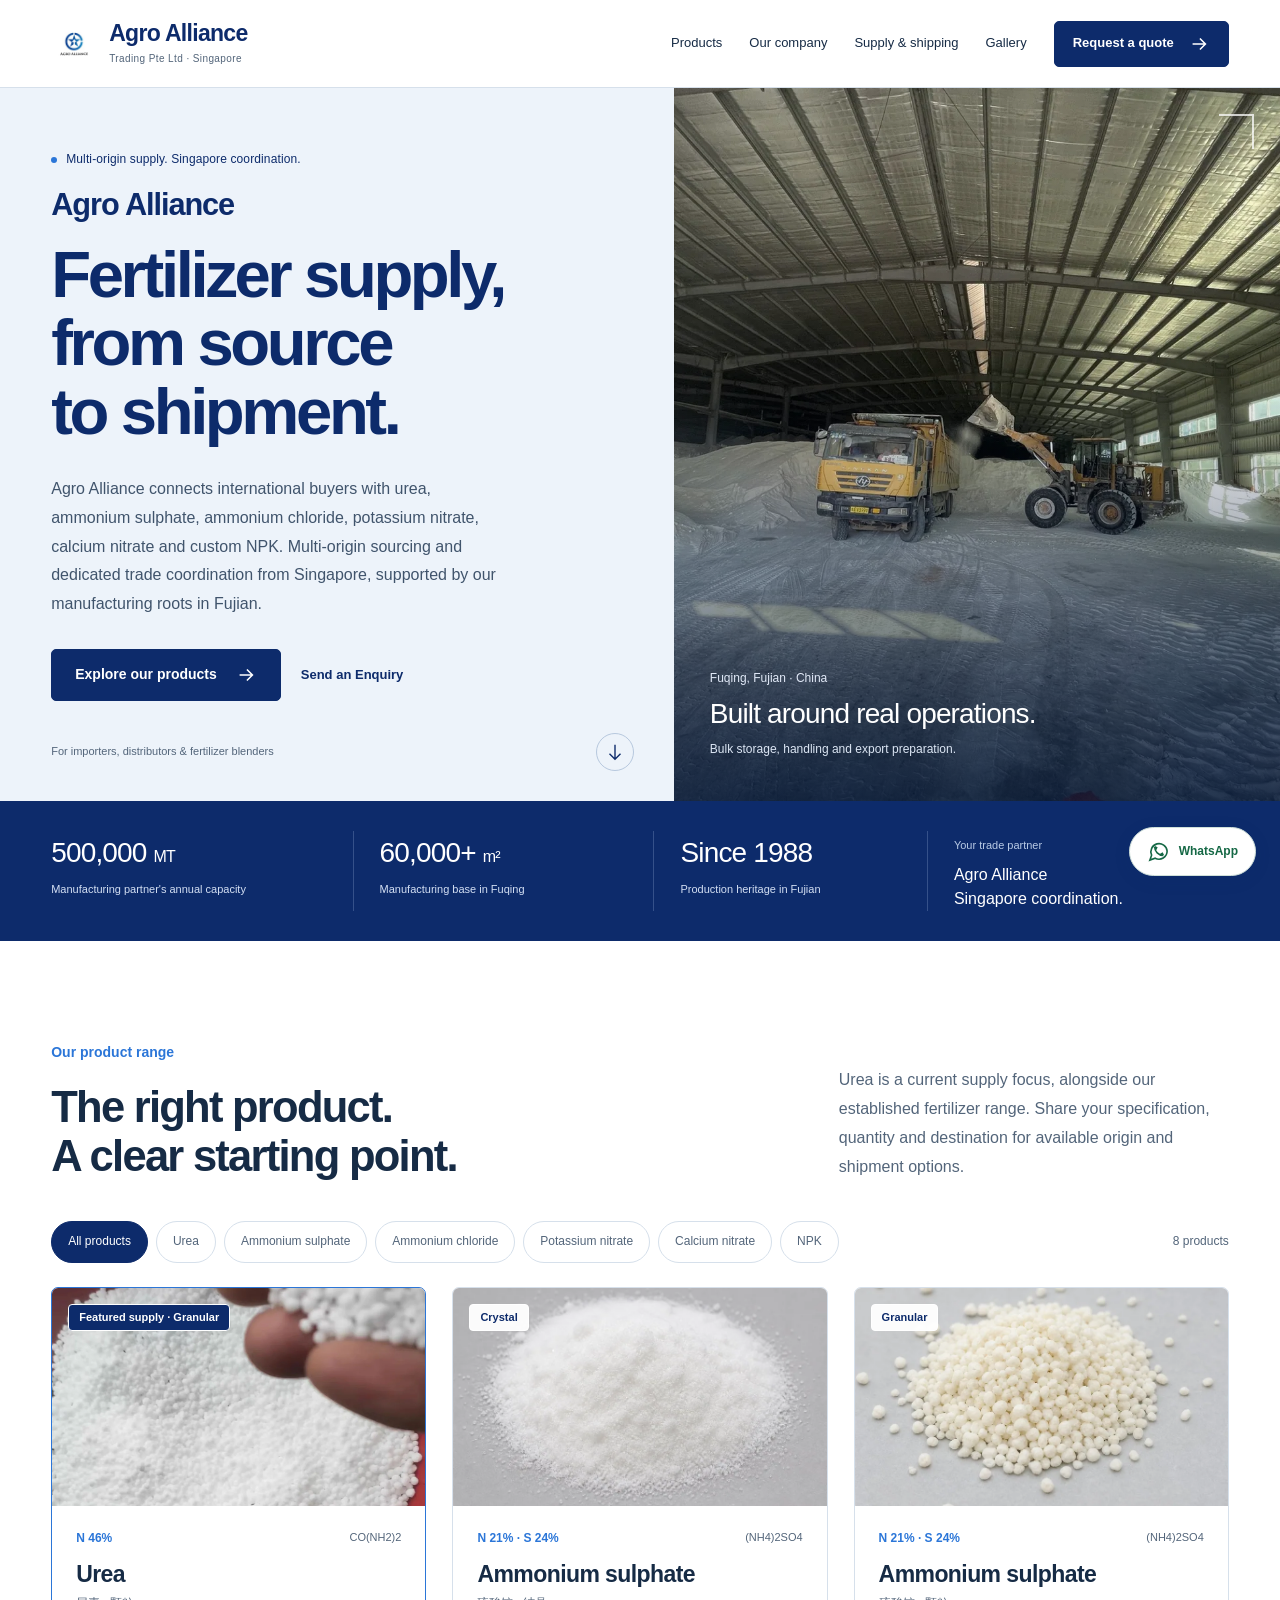
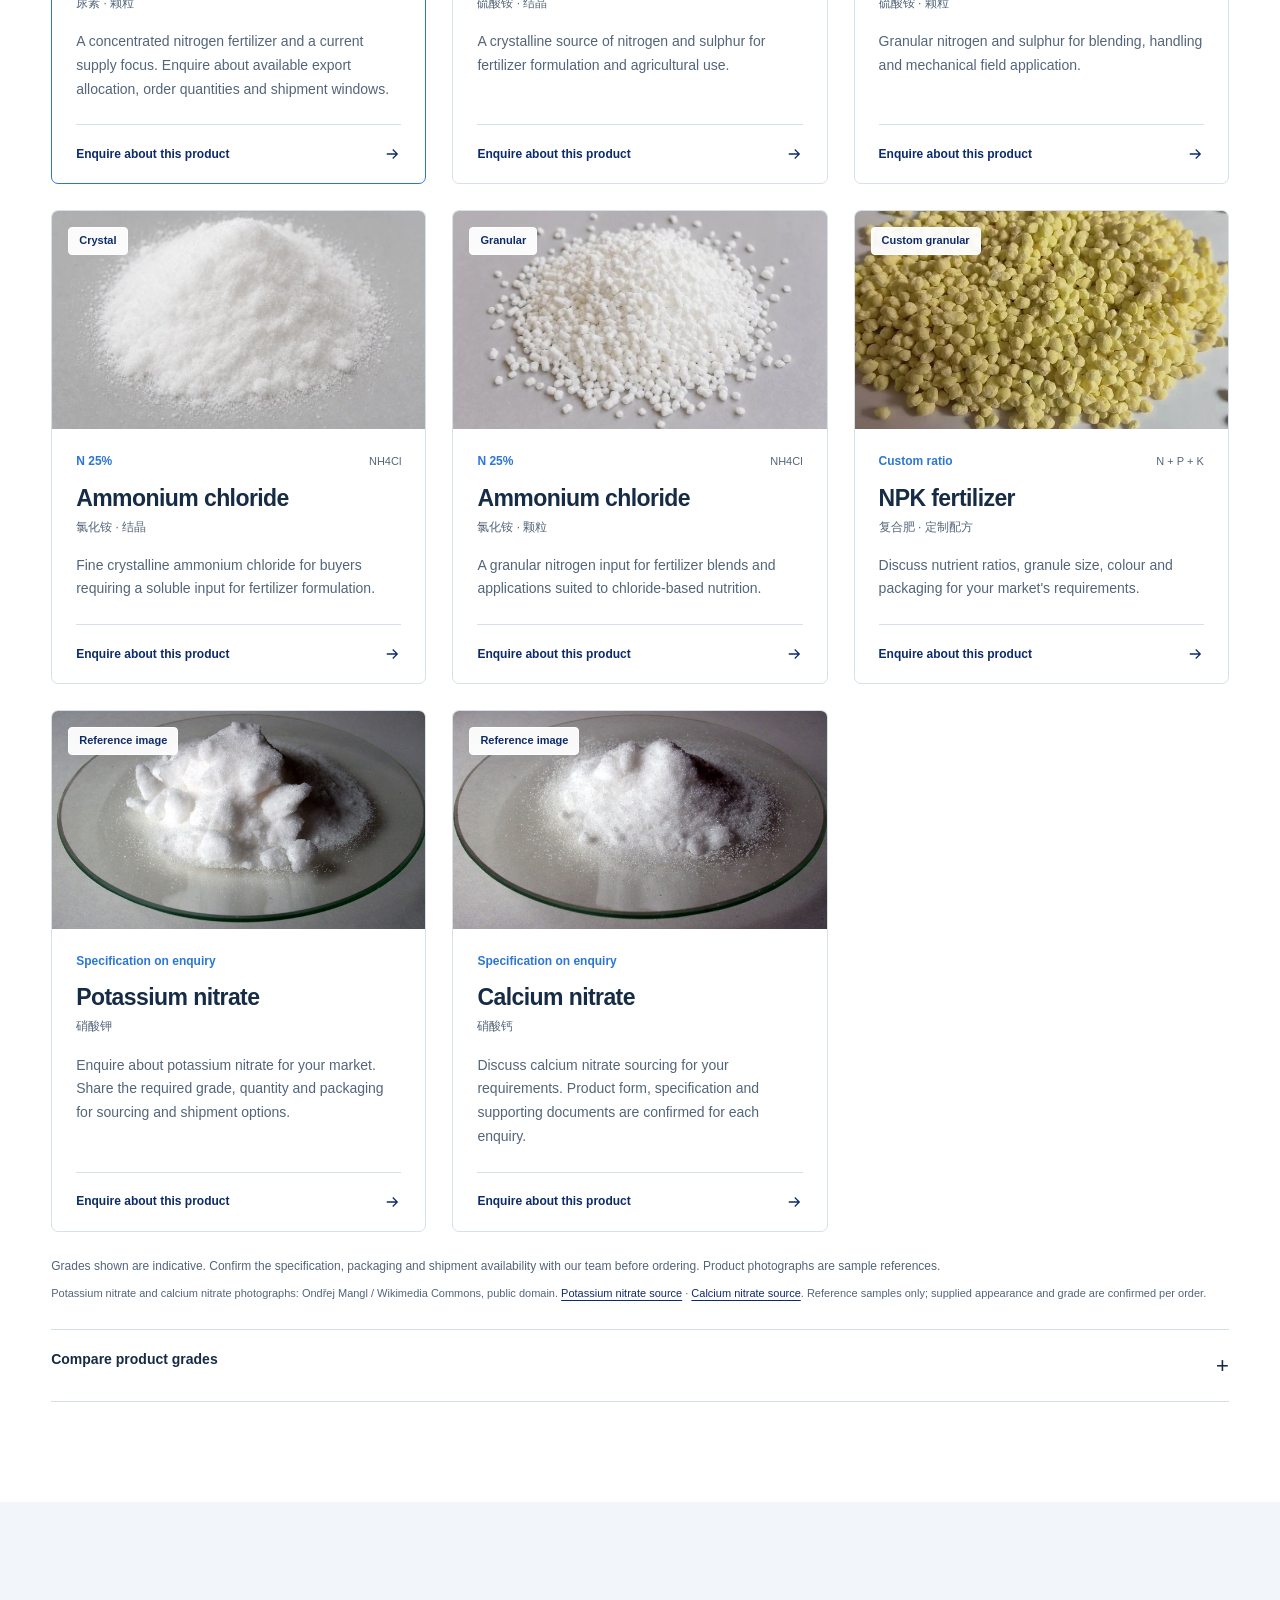
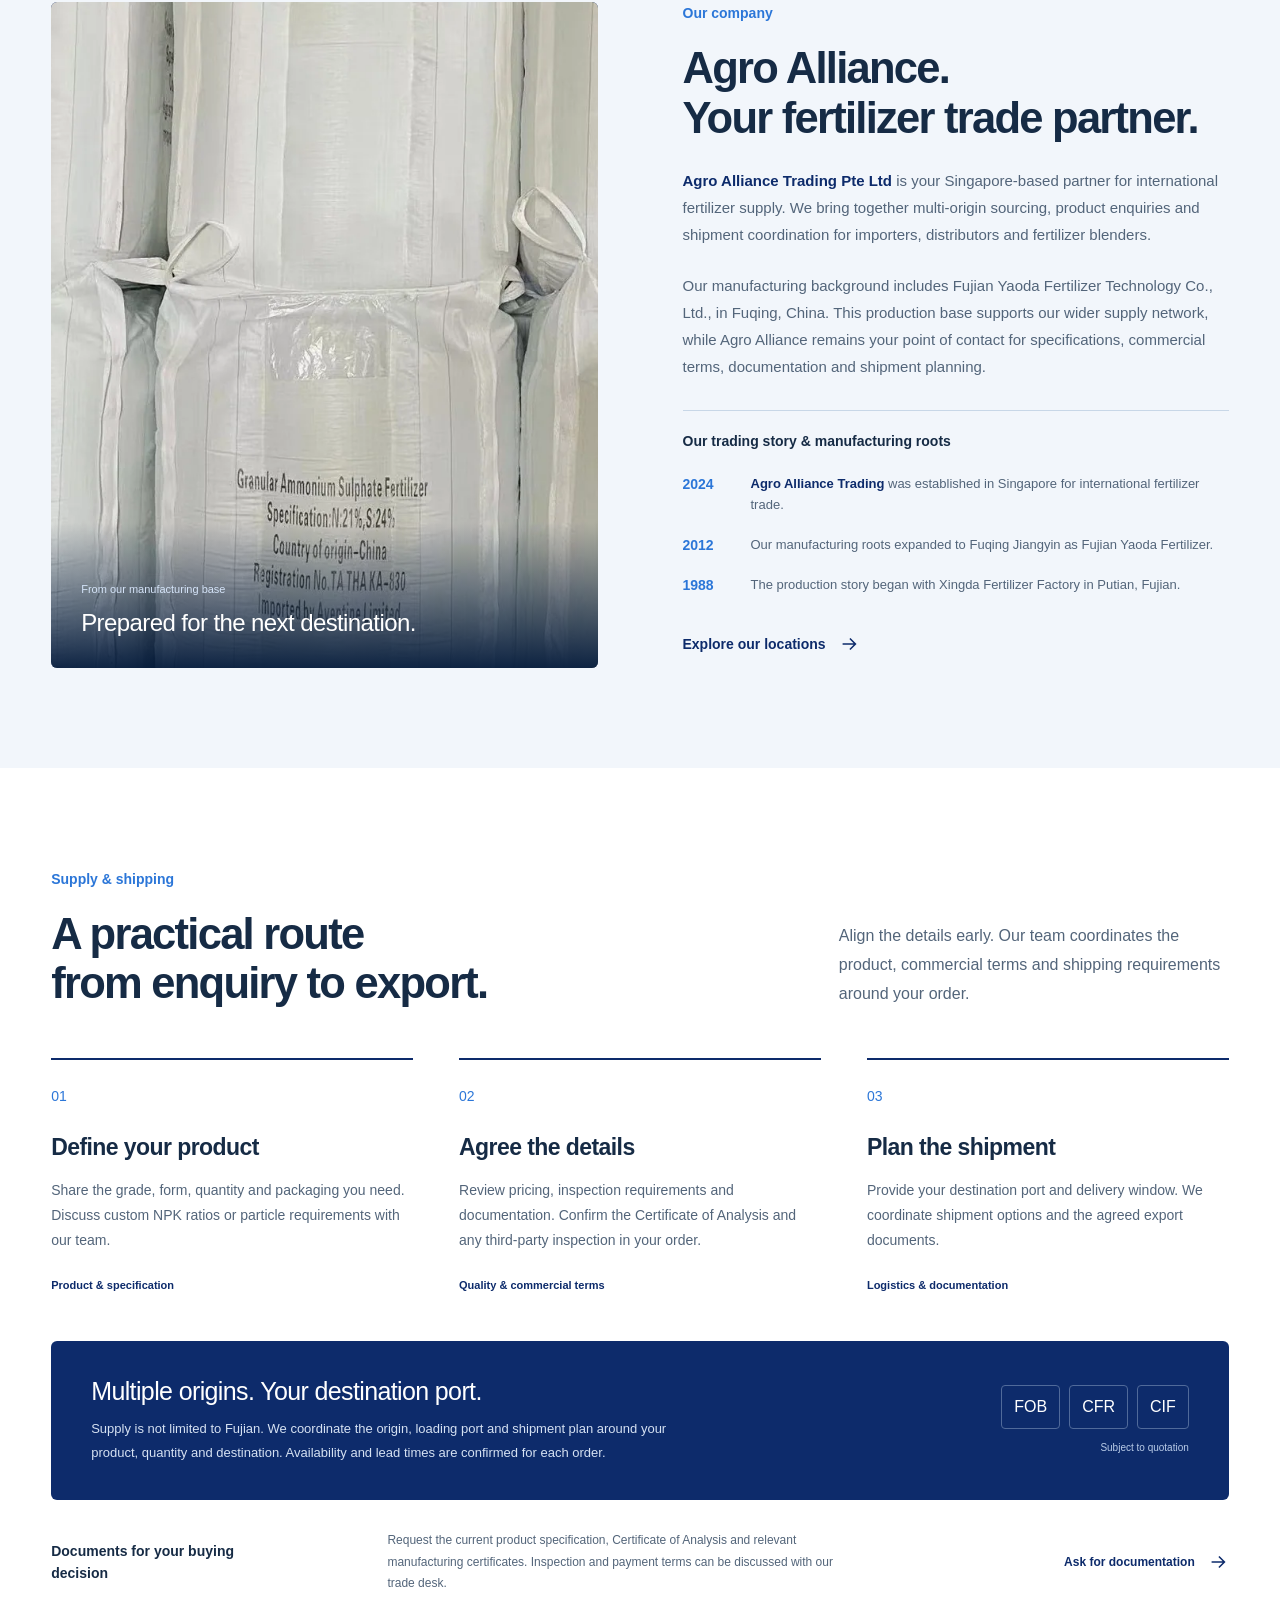
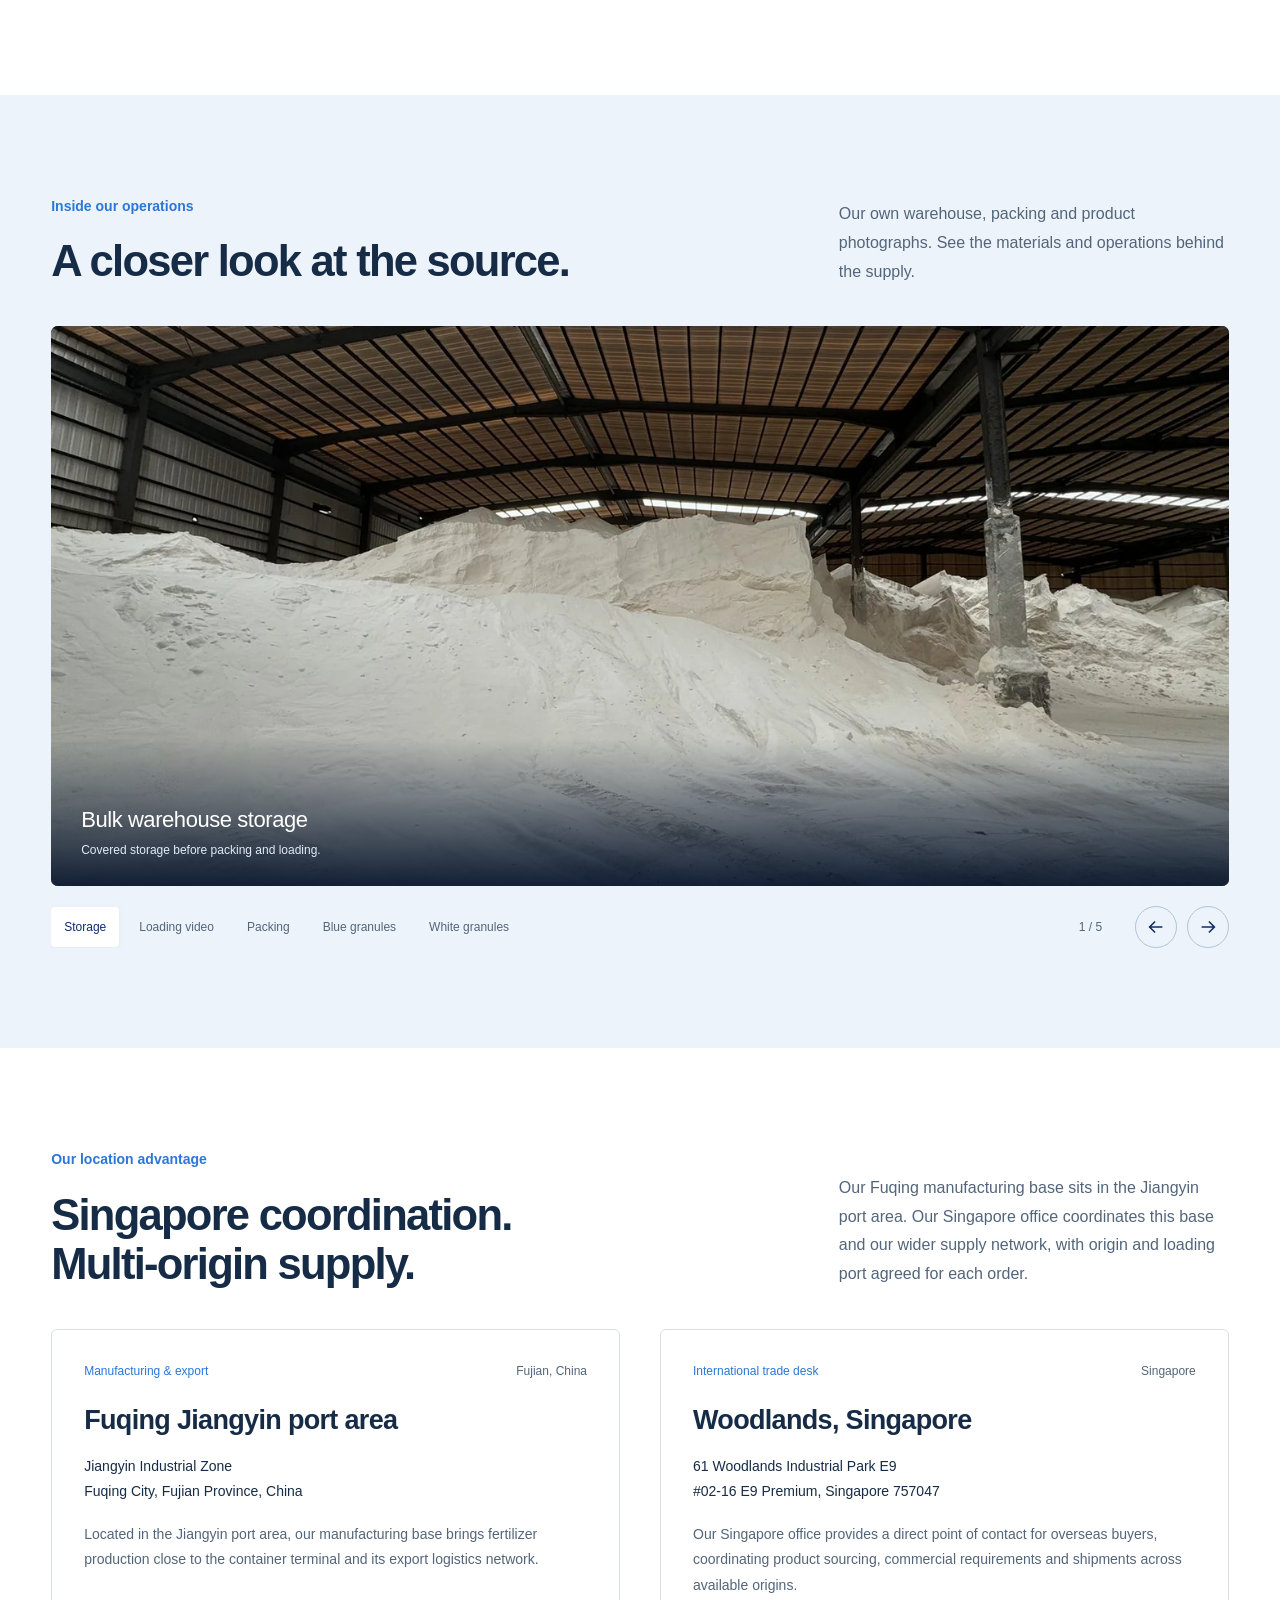
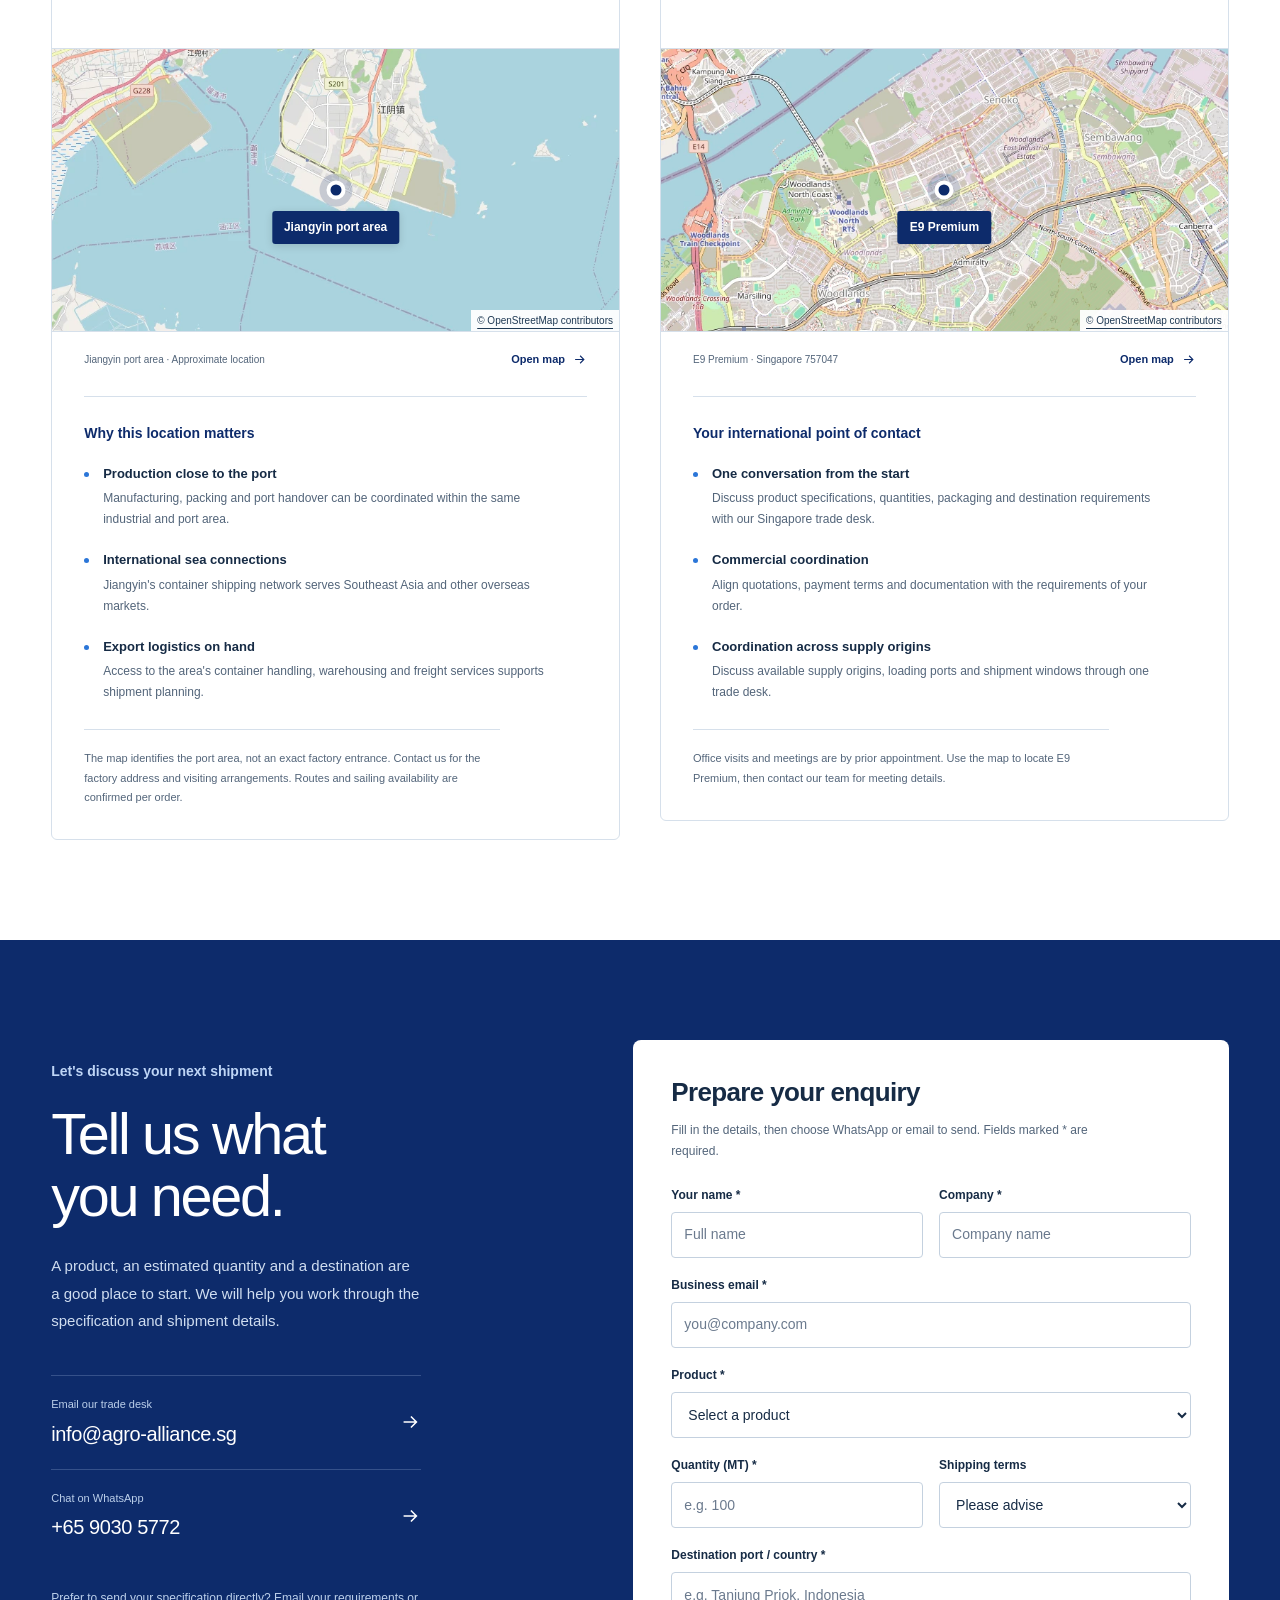
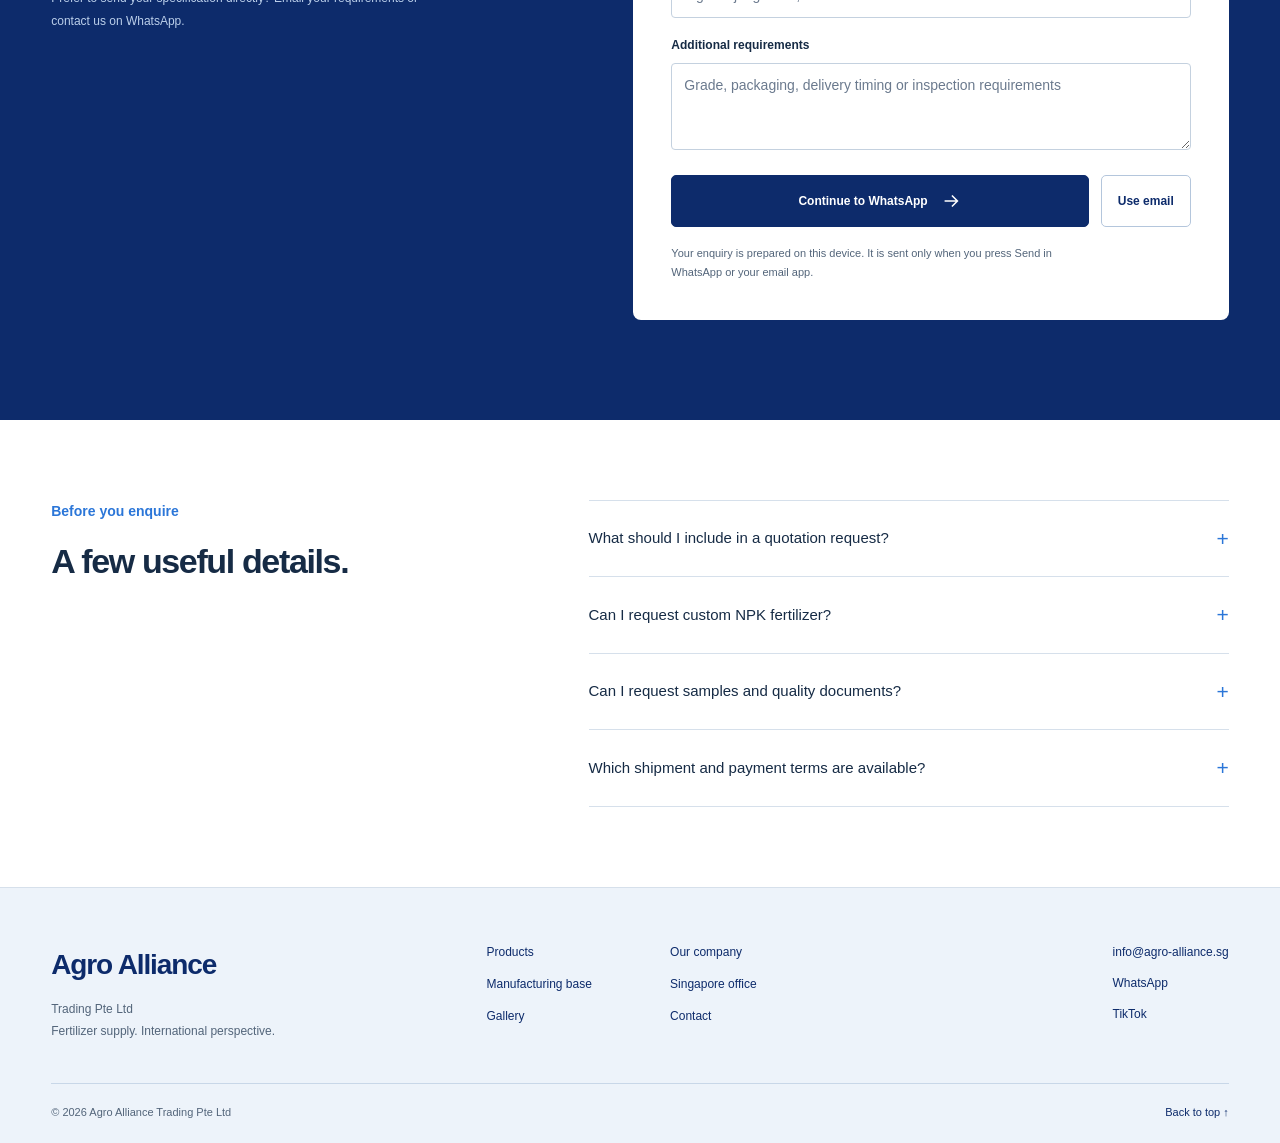
==== commit 53bb17b2: "Deploy potassium nitrate and calcium nitrate with public-domain reference photos (2026-10-22 SGT) Ad" ====
--- a/index.html
+++ b/index.html
@@ -3,22 +3,23 @@
 <head>
 <meta charset="utf-8">
 <meta name="viewport" content="width=device-width,initial-scale=1">
-<title>Agro Alliance | Urea & Fertilizer Supply</title>
-<meta name="description" content="Singapore-based fertilizer trading with multi-origin supply. Enquire about urea, ammonium sulphate, ammonium chloride and custom NPK.">
+<title>Agro Alliance | International Fertilizer Trade</title>
+<meta name="description" content="Singapore-based fertilizer trade: urea, ammonium sulphate, ammonium chloride, potassium nitrate, calcium nitrate and NPK. Multi-origin sourcing.">
 <meta name="theme-color" content="#0d2b6b">
 <link rel="canonical" href="https://agro-alliance.sg/">
-<link rel="icon" href="assets/brand-logo.jpg" type="image/jpeg">
+<link rel="icon" href="assets/favicon-96.png" type="image/png" sizes="96x96">
 <meta property="og:type" content="website">
+<meta property="og:site_name" content="Agro Alliance">
 <meta property="og:url" content="https://agro-alliance.sg/">
-<meta property="og:title" content="Agro Alliance | Fertilizer supply, from source to shipment">
-<meta property="og:description" content="Urea, ammonium sulphate, ammonium chloride and NPK. Multi-origin supply with trade coordination in Singapore.">
+<meta property="og:title" content="Agro Alliance | International Fertilizer Trade">
+<meta property="og:description" content="Singapore-based fertilizer trade: urea, ammonium sulphate, ammonium chloride, potassium nitrate, calcium nitrate and NPK. Multi-origin sourcing.">
 <meta property="og:image" content="https://agro-alliance.sg/assets/optimized/warehouse-loader-truck.webp">
 <meta property="og:image:alt" content="Fertilizer warehouse and loading operations in Fujian">
 <meta property="og:locale" content="en_SG">
 <meta name="twitter:card" content="summary_large_image">
-<link rel="stylesheet" href="assets/site.css?v=20261016">
+<link rel="stylesheet" href="assets/site.css?v=20261022-nitrates">
 <link rel="preload" as="image" href="assets/optimized/warehouse-loader-truck.webp" fetchpriority="high">
-<script type="application/ld+json">{"@context":"https://schema.org","@type":"Organization","name":"Agro Alliance Trading Pte Ltd","url":"https://agro-alliance.sg/","logo":"https://agro-alliance.sg/assets/brand-logo.jpg","email":"info@agro-alliance.sg","telephone":"+65-9030-5772","address":{"@type":"PostalAddress","streetAddress":"61 Woodlands Industrial Park E9, #02-16 E9 Premium","postalCode":"757047","addressLocality":"Singapore","addressCountry":"SG"},"sameAs":["https://www.tiktok.com/@agro_alliance"]}</script>
+<script type="application/ld+json">{"@context":"https://schema.org","@graph":[{"@type":"WebSite","@id":"https://agro-alliance.sg/#website","name":"Agro Alliance","alternateName":["Agro Alliance Trading","Agro Alliance Trading Pte Ltd"],"url":"https://agro-alliance.sg/","inLanguage":"en","publisher":{"@id":"https://agro-alliance.sg/#organization"}},{"@type":"Organization","name":"Agro Alliance","url":"https://agro-alliance.sg/","logo":{"@type":"ImageObject","url":"https://agro-alliance.sg/assets/brand-logo.jpg","contentUrl":"https://agro-alliance.sg/assets/brand-logo.jpg","width":200,"height":200},"email":"info@agro-alliance.sg","telephone":"+65-9030-5772","address":{"@type":"PostalAddress","streetAddress":"61 Woodlands Industrial Park E9, #02-16 E9 Premium","postalCode":"757047","addressLocality":"Singapore","addressCountry":"SG"},"sameAs":["https://www.tiktok.com/@agro_alliance"],"@id":"https://agro-alliance.sg/#organization","legalName":"Agro Alliance Trading Pte Ltd","alternateName":"Agro Alliance Trading"}]}</script>
 <script src="assets/site.js?v=20261016" defer></script>
 <noscript><style>#quote-form,.menu-toggle,.filters,.gallery-controls{display:none}.site-header{height:auto}.site-header nav{display:flex;position:static;box-shadow:none;flex-wrap:wrap}.nav-wrap{flex-wrap:wrap;padding-block:16px}.gallery-stage{height:auto}.gallery-slide,.gallery-slide[hidden]{display:block!important;height:360px;margin-bottom:20px}</style></noscript>
 </head>
@@ -40,7 +41,7 @@
       <p class="hero-intro"><span class="signal-dot"></span>Multi-origin supply. Singapore coordination.</p>
       <p class="hero-brand-name">Agro Alliance</p>
       <h1 id="hero-heading">Fertilizer supply,<br>from source<br>to shipment.</h1>
-      <p class="hero-description">Agro Alliance connects international buyers with urea, ammonium sulphate, ammonium chloride and custom NPK. Multi-origin sourcing and dedicated trade coordination from Singapore, supported by our manufacturing roots in Fujian.</p>
+      <p class="hero-description">Agro Alliance connects international buyers with urea, ammonium sulphate, ammonium chloride, potassium nitrate, calcium nitrate and custom NPK. Multi-origin sourcing and dedicated trade coordination from Singapore, supported by our manufacturing roots in Fujian.</p>
       <div class="hero-actions"><a class="button" href="#products">Explore our products <svg viewBox="0 0 24 24" fill="none" stroke="currentColor" stroke-width="1.7" aria-hidden="true"><path d="M5 12h14M13 6l6 6-6 6"/></svg></a><a class="text-link" href="#contact">Send an Enquiry</a></div>
       <div class="hero-bottom"><span>For importers, distributors & fertilizer blenders</span><a href="#about" aria-label="Discover our manufacturing background"><svg viewBox="0 0 24 24" fill="none" stroke="currentColor" stroke-width="1.5" aria-hidden="true"><path d="M12 4v16m-6-6 6 6 6-6"/></svg></a></div>
     </div>
@@ -64,8 +65,8 @@
 <div class="container">
   <div class="section-heading"><div><p class="section-label">Our product range</p><h2 id="products-title">The right product.<br>A clear starting point.</h2></div><p>Urea is a current supply focus, alongside our established fertilizer range. Share your specification, quantity and destination for available origin and shipment options.</p></div>
   <div class="product-toolbar"><div class="filters" role="group" aria-label="Filter products">
-    <button type="button" data-filter="all" aria-pressed="true">All products</button><button type="button" data-filter="urea" aria-pressed="false">Urea</button><button type="button" data-filter="sulphate" aria-pressed="false">Ammonium sulphate</button><button type="button" data-filter="chloride" aria-pressed="false">Ammonium chloride</button><button type="button" data-filter="other" aria-pressed="false">NPK</button>
-  </div><span id="product-count" role="status" aria-live="polite">6 products</span></div>
+    <button type="button" data-filter="all" aria-pressed="true">All products</button><button type="button" data-filter="urea" aria-pressed="false">Urea</button><button type="button" data-filter="sulphate" aria-pressed="false">Ammonium sulphate</button><button type="button" data-filter="chloride" aria-pressed="false">Ammonium chloride</button><button type="button" data-filter="potassium-nitrate" aria-pressed="false">Potassium nitrate</button><button type="button" data-filter="calcium-nitrate" aria-pressed="false">Calcium nitrate</button><button type="button" data-filter="other" aria-pressed="false">NPK</button>
+  </div><span id="product-count" role="status" aria-live="polite">8 products</span></div>
   <div class="product-grid">
 <article class="product-card product-card-featured" data-family="urea" id="urea">
     <div class="product-image"><img src="assets/optimized/avif-converted-sample.webp" alt="Granular Urea sample" width="720" height="540" loading="lazy" decoding="async"><span class="form-badge">Featured supply · Granular</span></div>
@@ -88,13 +89,24 @@
     <div class="product-body"><p class="product-grade">N 25%<span>NH4Cl</span></p><h3>Ammonium chloride</h3><p class="product-cn" lang="zh">氯化铵 · 颗粒</p><p class="product-description">A granular nitrogen input for fertilizer blends and applications suited to chloride-based nutrition.</p><a class="product-enquire" href="#contact" data-product="Ammonium Chloride (Granular)">Enquire about this product <svg viewBox="0 0 24 24" fill="none" stroke="currentColor" stroke-width="1.7" aria-hidden="true"><path d="M5 12h14M13 6l6 6-6 6"/></svg></a></div>
   </article>
 
+
 <article class="product-card" data-family="other" id="npk">
     <div class="product-image"><img src="assets/optimized/compound-yellow-granules.webp" alt="Custom granular NPK fertilizer sample" width="720" height="540" loading="lazy" decoding="async"><span class="form-badge">Custom granular</span></div>
     <div class="product-body"><p class="product-grade">Custom ratio<span>N + P + K</span></p><h3>NPK fertilizer</h3><p class="product-cn" lang="zh">复合肥 · 定制配方</p><p class="product-description">Discuss nutrient ratios, granule size, colour and packaging for your market's requirements.</p><a class="product-enquire" href="#contact" data-product="NPK Compound (Custom Ratio)">Enquire about this product <svg viewBox="0 0 24 24" fill="none" stroke="currentColor" stroke-width="1.7" aria-hidden="true"><path d="M5 12h14M13 6l6 6-6 6"/></svg></a></div>
   </article>
+<article class="product-card" data-family="potassium-nitrate" id="potassium-nitrate">
+    <div class="product-image"><img src="assets/optimized/potassium-nitrate-reference.jpg" alt="Potassium nitrate reference sample on a watch glass; not a supplied product photograph" width="640" height="373" loading="lazy" decoding="async"><span class="form-badge">Reference image</span></div>
+    <div class="product-body"><p class="product-grade">Specification on enquiry</p><h3>Potassium nitrate</h3><p class="product-cn" lang="zh">硝酸钾</p><p class="product-description">Enquire about potassium nitrate for your market. Share the required grade, quantity and packaging for sourcing and shipment options.</p><a class="product-enquire" href="#contact" data-product="Potassium Nitrate">Enquire about this product <svg viewBox="0 0 24 24" fill="none" stroke="currentColor" stroke-width="1.7" aria-hidden="true"><path d="M5 12h14M13 6l6 6-6 6"/></svg></a></div>
+  </article>
+<article class="product-card" data-family="calcium-nitrate" id="calcium-nitrate">
+    <div class="product-image"><img src="assets/optimized/calcium-nitrate-reference.jpg" alt="Calcium nitrate reference sample on a watch glass; not a supplied product photograph" width="640" height="362" loading="lazy" decoding="async"><span class="form-badge">Reference image</span></div>
+    <div class="product-body"><p class="product-grade">Specification on enquiry</p><h3>Calcium nitrate</h3><p class="product-cn" lang="zh">硝酸钙</p><p class="product-description">Discuss calcium nitrate sourcing for your requirements. Product form, specification and supporting documents are confirmed for each enquiry.</p><a class="product-enquire" href="#contact" data-product="Calcium Nitrate">Enquire about this product <svg viewBox="0 0 24 24" fill="none" stroke="currentColor" stroke-width="1.7" aria-hidden="true"><path d="M5 12h14M13 6l6 6-6 6"/></svg></a></div>
+  </article>
+
   </div>
   <p class="product-note">Grades shown are indicative. Confirm the specification, packaging and shipment availability with our team before ordering. Product photographs are sample references.</p>
-  <details class="compare-products"><summary>Compare product grades<span aria-hidden="true">+</span></summary><div class="table-scroll" tabindex="0" role="region" aria-label="Product grade comparison"><table><caption class="sr-only">Indicative fertilizer grades</caption><thead><tr><th scope="col">Product</th><th scope="col">Form</th><th scope="col">Nitrogen</th><th scope="col">Sulphur / formulation</th></tr></thead><tbody><tr><th scope="row">Ammonium sulphate</th><td>Crystal / granular</td><td>21%</td><td>S 24%</td></tr><tr><th scope="row">Ammonium chloride</th><td>Crystal / granular</td><td>25%</td><td>Confirm agreed specification</td></tr><tr><th scope="row">Urea</th><td>Granular</td><td>46%</td><td>Confirm agreed specification</td></tr><tr><th scope="row">NPK fertilizer</th><td>Custom granular</td><td>As agreed</td><td>Custom N:P:K ratio</td></tr></tbody></table></div></details>
+  <p class="product-note photo-credits">Potassium nitrate and calcium nitrate photographs: Ondřej Mangl / Wikimedia Commons, public domain. <a href="https://commons.wikimedia.org/wiki/File:Dusi%C4%8Dnan_draseln%C3%BD.JPG" target="_blank" rel="noopener noreferrer">Potassium nitrate source</a> &middot; <a href="https://commons.wikimedia.org/wiki/File:Dusi%C4%8Dnan_v%C3%A1penat%C3%BD.JPG" target="_blank" rel="noopener noreferrer">Calcium nitrate source</a>. Reference samples only; supplied appearance and grade are confirmed per order.</p>
+  <details class="compare-products"><summary>Compare product grades<span aria-hidden="true">+</span></summary><div class="table-scroll" tabindex="0" role="region" aria-label="Product grade comparison"><table><caption class="sr-only">Indicative fertilizer grades</caption><thead><tr><th scope="col">Product</th><th scope="col">Form</th><th scope="col">Nitrogen</th><th scope="col">Other nutrients / formulation</th></tr></thead><tbody><tr><th scope="row">Ammonium sulphate</th><td>Crystal / granular</td><td>21%</td><td>S 24%</td></tr><tr><th scope="row">Ammonium chloride</th><td>Crystal / granular</td><td>25%</td><td>Confirm agreed specification</td></tr><tr><th scope="row">Urea</th><td>Granular</td><td>46%</td><td>Confirm agreed specification</td></tr><tr><th scope="row">Potassium nitrate</th><td>On enquiry</td><td>Confirm specification</td><td>Confirm specification</td></tr><tr><th scope="row">Calcium nitrate</th><td>On enquiry</td><td>Confirm specification</td><td>Confirm specification</td></tr><tr><th scope="row">NPK fertilizer</th><td>Custom granular</td><td>As agreed</td><td>Custom N:P:K ratio</td></tr></tbody></table></div></details>
 </div>
 </section>
 
@@ -186,7 +198,7 @@
       <h3>Prepare your enquiry</h3><p class="form-intro">Fill in the details, then choose WhatsApp or email to send. Fields marked * are required.</p>
       <div class="form-grid"><div class="field"><label for="quote-name">Your name *</label><input id="quote-name" name="name" autocomplete="name" required maxlength="100" placeholder="Full name"></div><div class="field"><label for="quote-company">Company *</label><input id="quote-company" name="company" autocomplete="organization" required maxlength="150" placeholder="Company name"></div></div>
       <div class="field"><label for="quote-email">Business email *</label><input id="quote-email" name="email" type="email" autocomplete="email" required maxlength="200" placeholder="you@company.com"></div>
-      <div class="field"><label for="quote-product">Product *</label><select id="quote-product" name="product" required><option value="">Select a product</option><option>Urea (Granular)</option><option>Ammonium Sulphate (Crystal)</option><option>Ammonium Sulphate (Granular)</option><option>Ammonium Chloride (Crystal)</option><option>Ammonium Chloride (Granular)</option><option>NPK Compound (Custom Ratio)</option><option>Other / Multiple Products</option></select></div>
+      <div class="field"><label for="quote-product">Product *</label><select id="quote-product" name="product" required><option value="">Select a product</option><option>Urea (Granular)</option><option>Ammonium Sulphate (Crystal)</option><option>Ammonium Sulphate (Granular)</option><option>Ammonium Chloride (Crystal)</option><option>Ammonium Chloride (Granular)</option><option>Potassium Nitrate</option><option>Calcium Nitrate</option><option>NPK Compound (Custom Ratio)</option><option>Other / Multiple Products</option></select></div>
       <div class="form-grid"><div class="field"><label for="quote-quantity">Quantity (MT) *</label><input id="quote-quantity" name="quantity" type="number" inputmode="decimal" min="0.01" step="0.01" max="1000000" required placeholder="e.g. 100"></div><div class="field"><label for="quote-terms">Shipping terms</label><select id="quote-terms" name="terms"><option value="To be discussed">Please advise</option>FOB</option>CFR</option>CIF</option></select></div></div>
       <div class="field"><label for="quote-destination">Destination port / country *</label><input id="quote-destination" name="destination" required maxlength="150" placeholder="e.g. Tanjung Priok, Indonesia"></div>
       <div class="field"><label for="quote-message">Additional requirements</label><textarea id="quote-message" name="message" maxlength="1500" rows="3" placeholder="Grade, packaging, delivery timing or inspection requirements"></textarea></div>
--- a/assets/site.css
+++ b/assets/site.css
@@ -30,4 +30,4 @@
 
 /* Agro Alliance brand hierarchy */
 .hero-brand-name{font-size:clamp(24px,2.4vw,34px);font-weight:700;letter-spacing:-.035em;color:var(--navy);line-height:1.15;margin-bottom:18px}.hero-intro{margin-bottom:18px}
-
+.photo-credits{margin-top:8px;font-size:11px}.photo-credits a{color:var(--navy);text-underline-offset:3px}
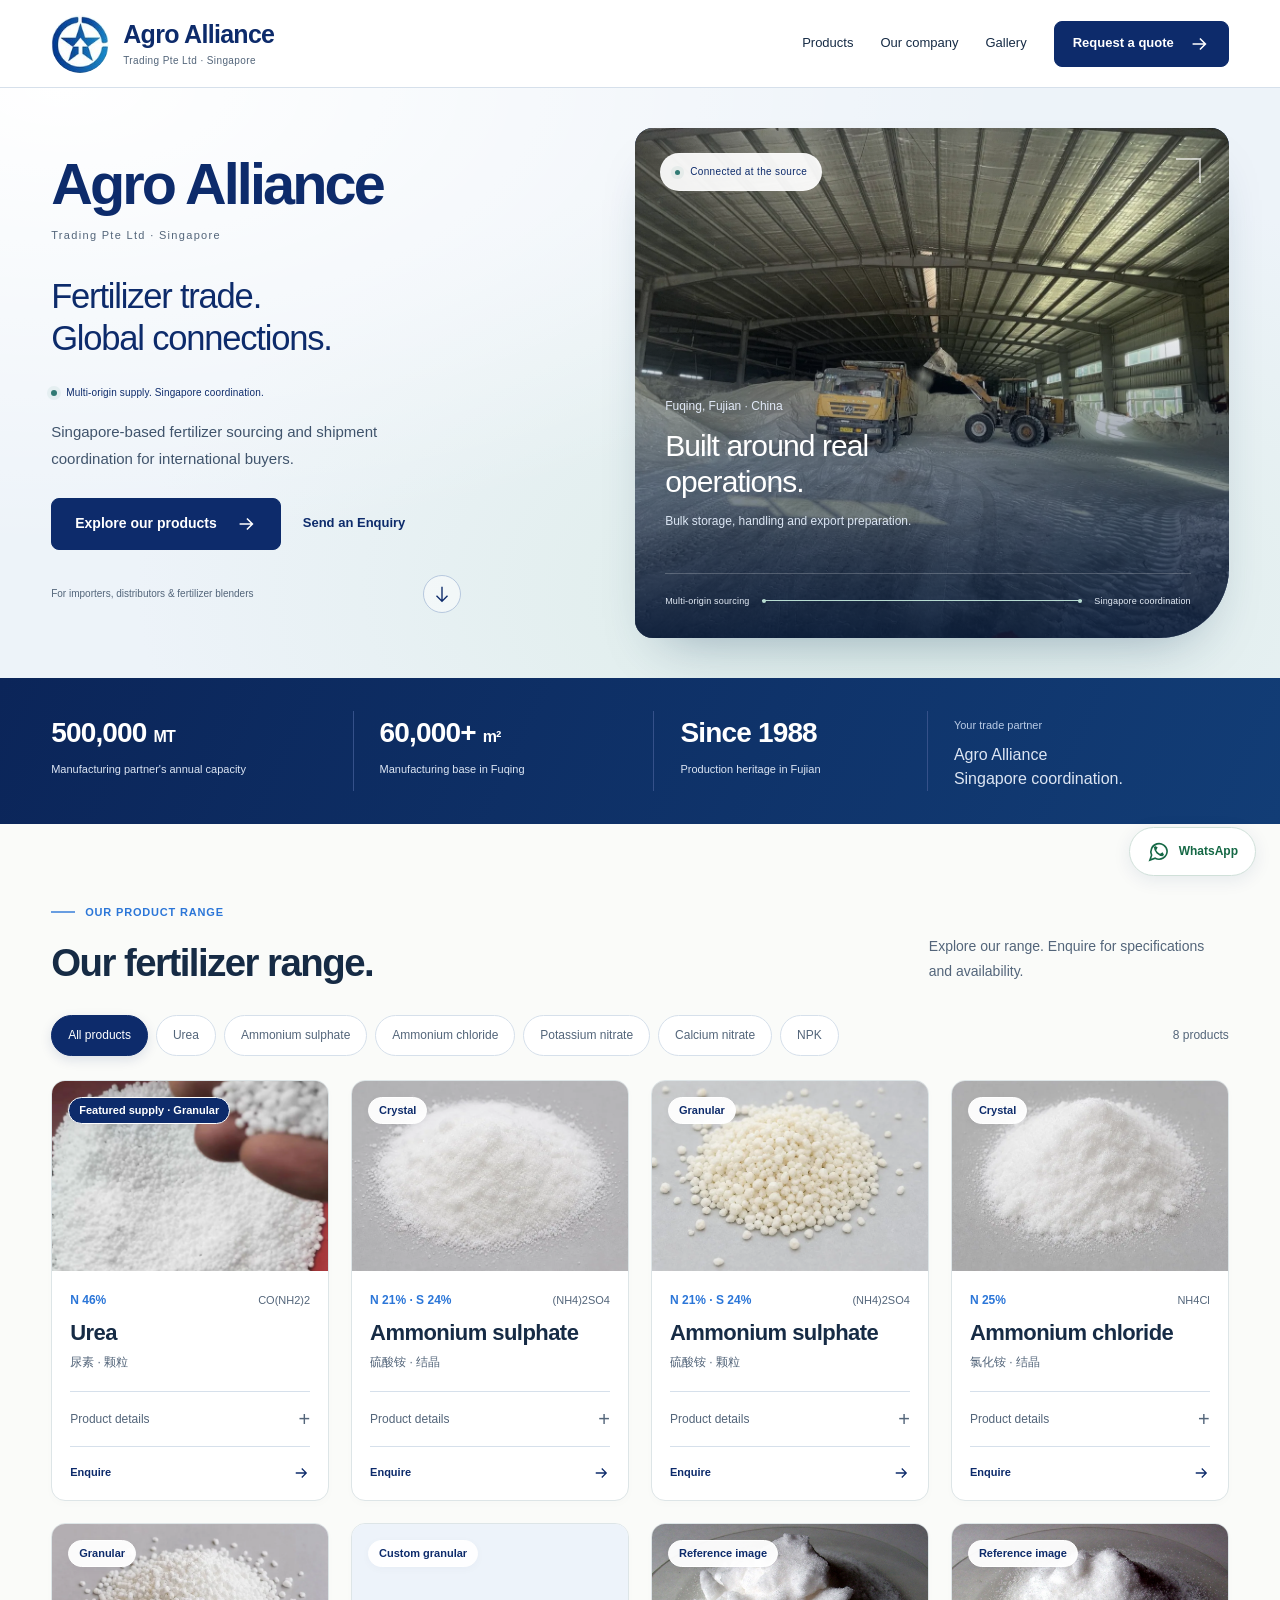
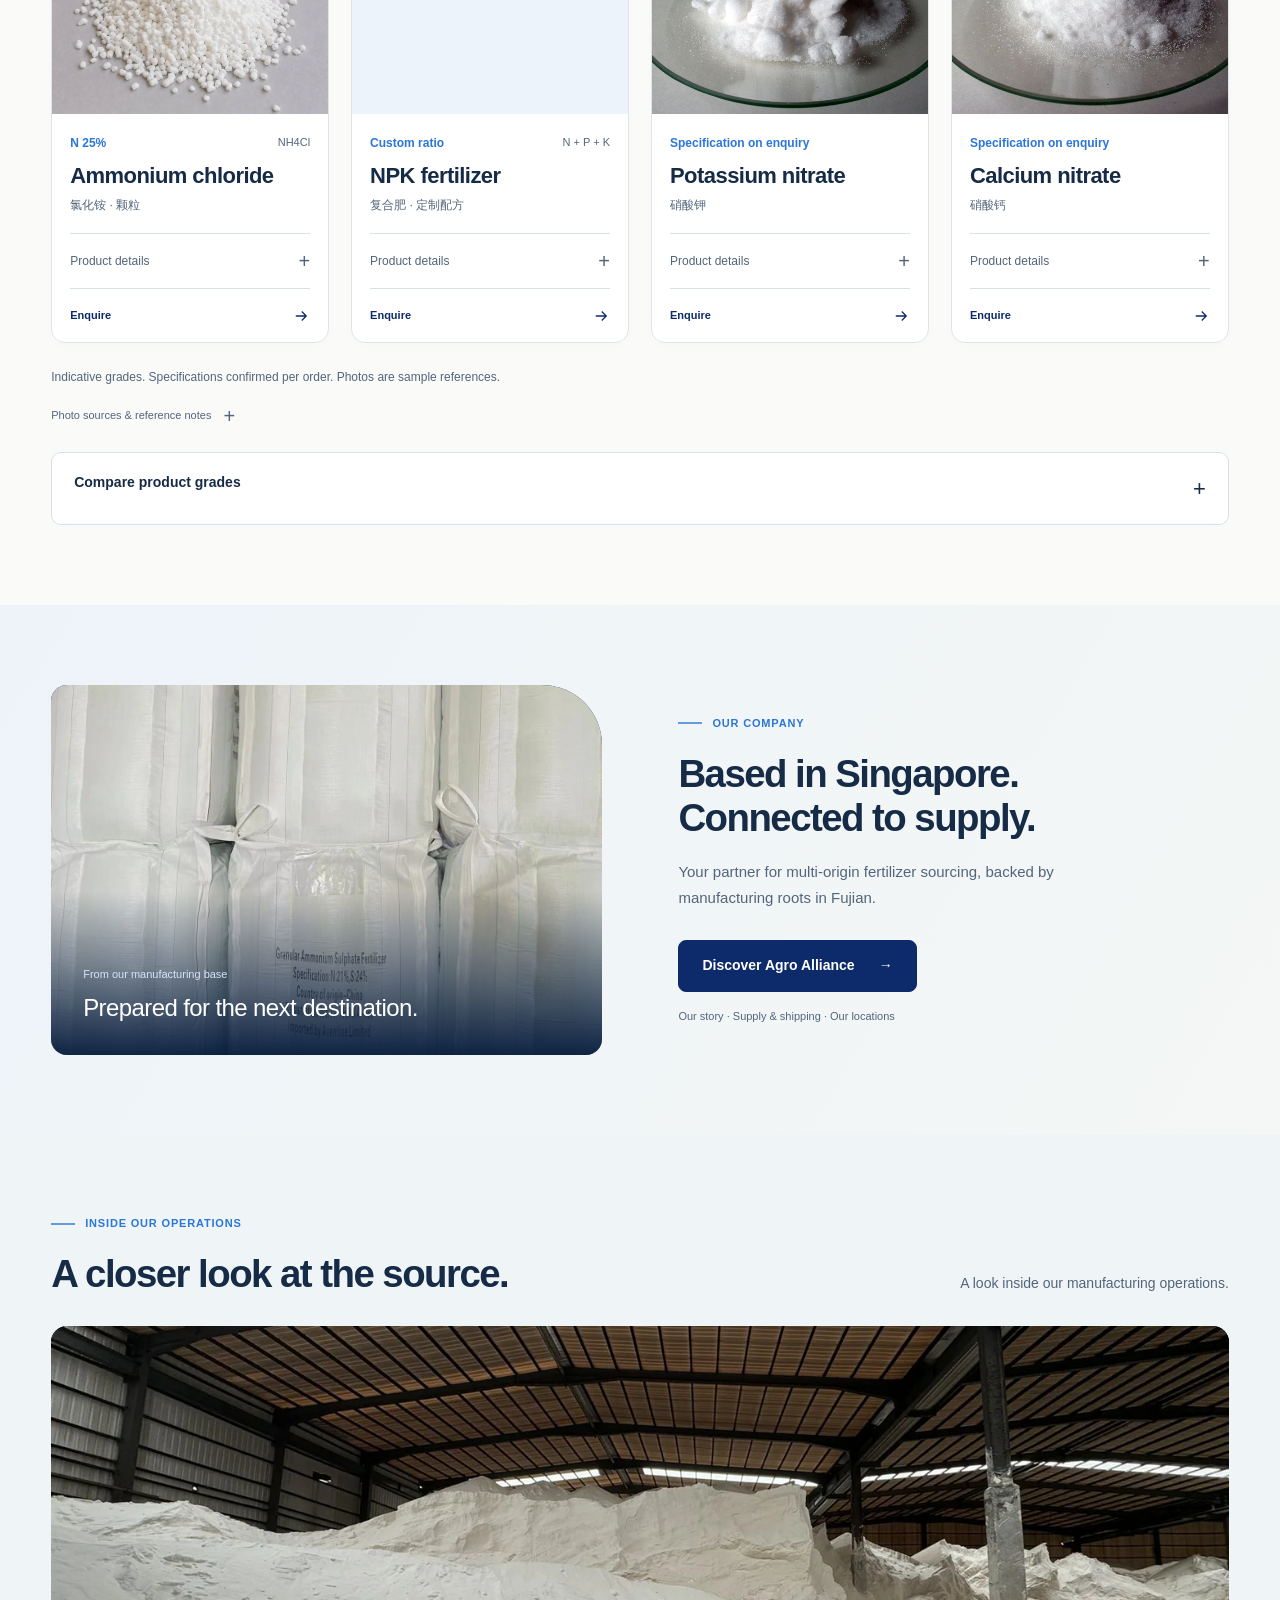
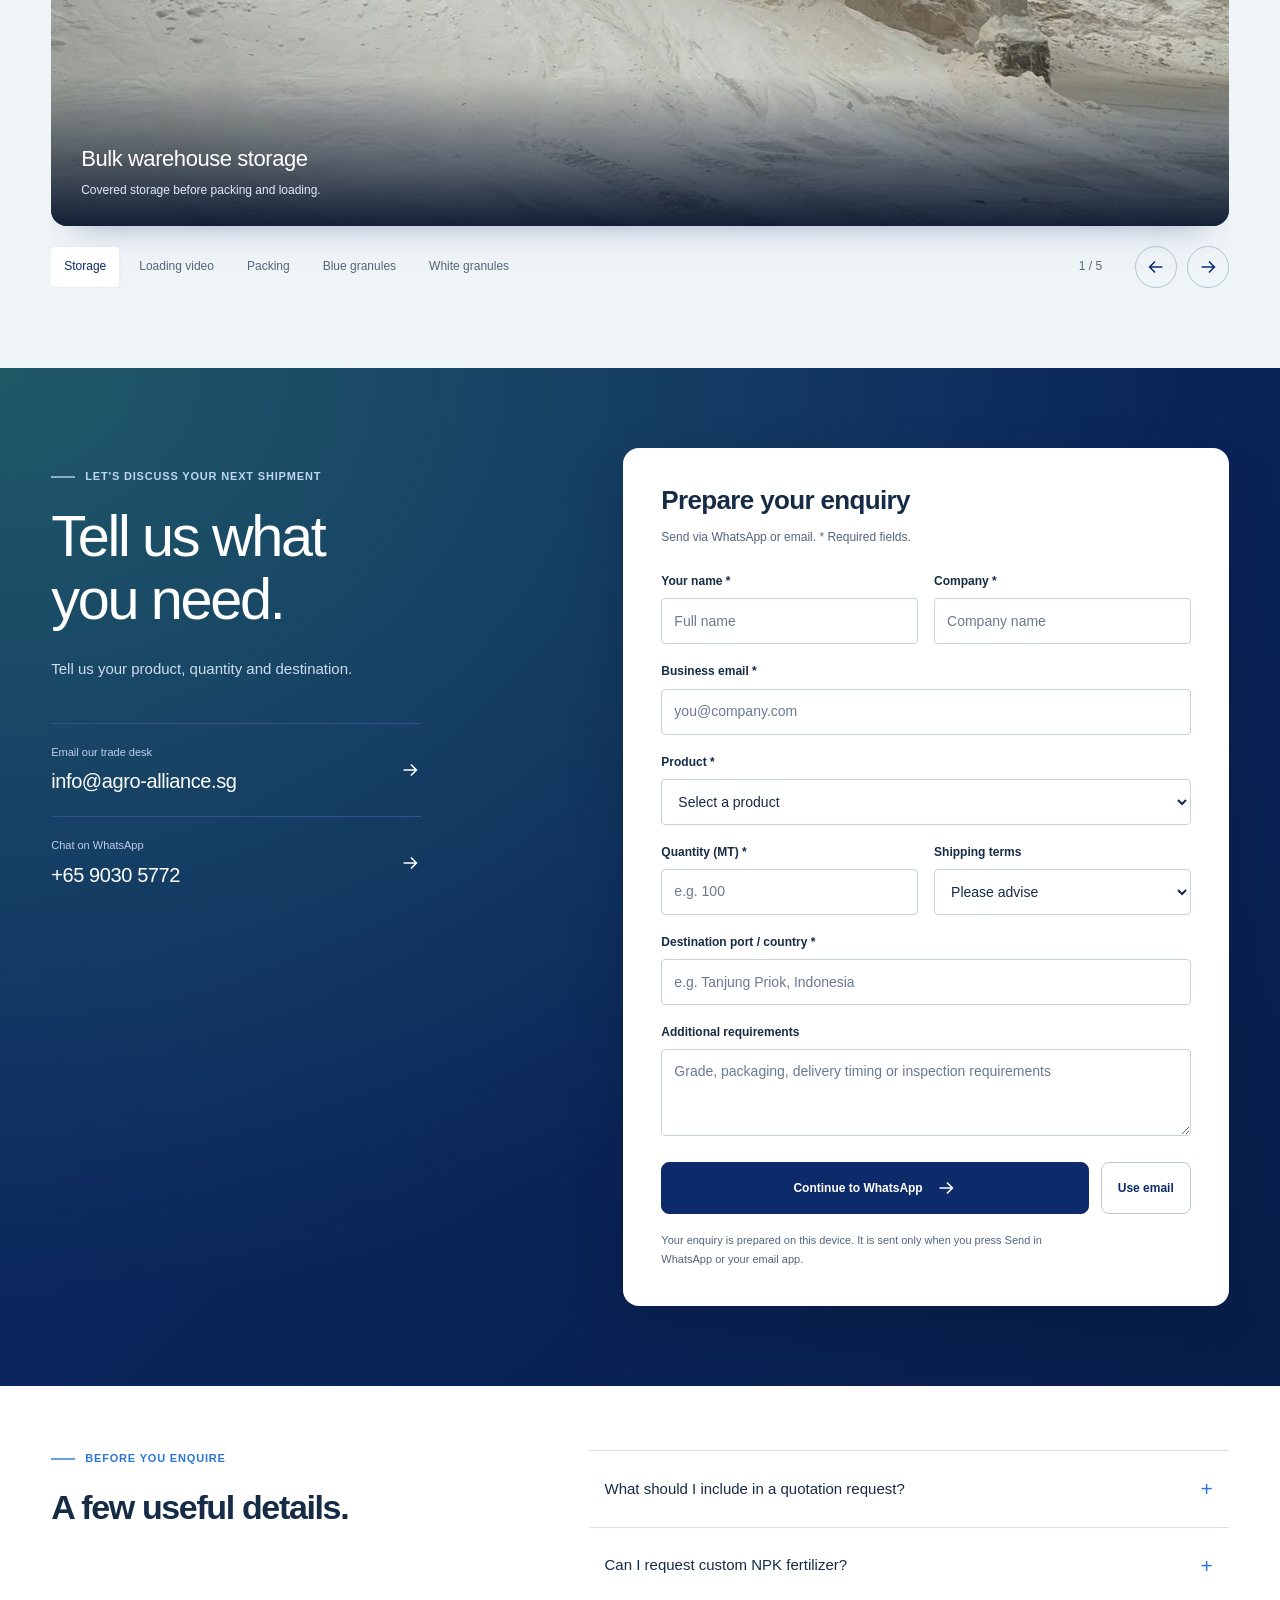
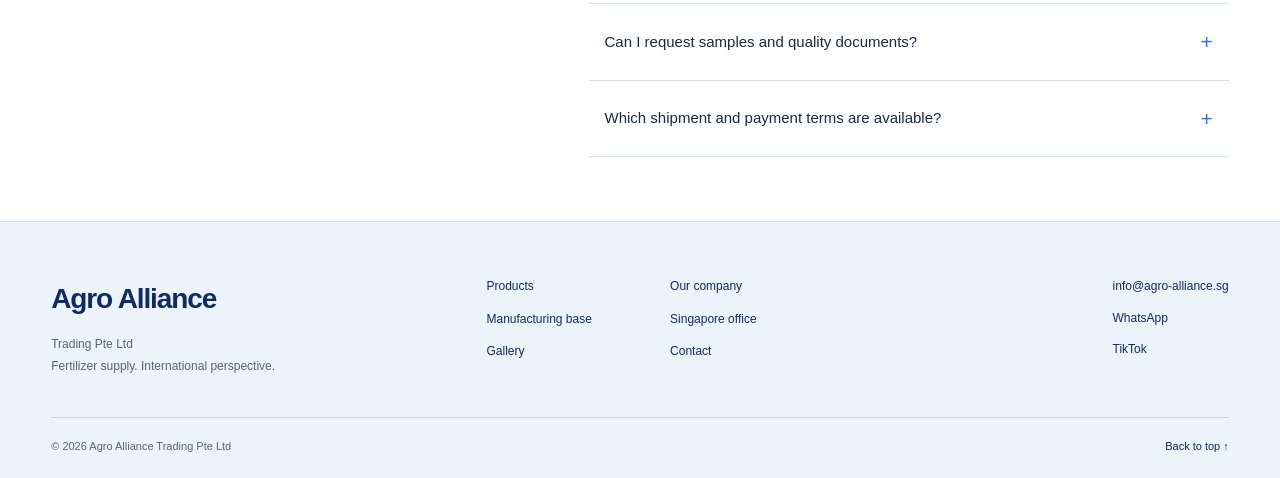
==== commit ceea8ce1: "Publish approved brand refresh and dedicated company page (2026-10-24 SGT) Simplify the homepage, st" ====
--- a/index.html
+++ b/index.html
@@ -17,20 +17,21 @@
 <meta property="og:image:alt" content="Fertilizer warehouse and loading operations in Fujian">
 <meta property="og:locale" content="en_SG">
 <meta name="twitter:card" content="summary_large_image">
-<link rel="stylesheet" href="assets/site.css?v=20261022-nitrates">
+<link rel="stylesheet" href="assets/site.css?v=20261024-layout-preview">
 <link rel="preload" as="image" href="assets/optimized/warehouse-loader-truck.webp" fetchpriority="high">
 <script type="application/ld+json">{"@context":"https://schema.org","@graph":[{"@type":"WebSite","@id":"https://agro-alliance.sg/#website","name":"Agro Alliance","alternateName":["Agro Alliance Trading","Agro Alliance Trading Pte Ltd"],"url":"https://agro-alliance.sg/","inLanguage":"en","publisher":{"@id":"https://agro-alliance.sg/#organization"}},{"@type":"Organization","name":"Agro Alliance","url":"https://agro-alliance.sg/","logo":{"@type":"ImageObject","url":"https://agro-alliance.sg/assets/brand-logo.jpg","contentUrl":"https://agro-alliance.sg/assets/brand-logo.jpg","width":200,"height":200},"email":"info@agro-alliance.sg","telephone":"+65-9030-5772","address":{"@type":"PostalAddress","streetAddress":"61 Woodlands Industrial Park E9, #02-16 E9 Premium","postalCode":"757047","addressLocality":"Singapore","addressCountry":"SG"},"sameAs":["https://www.tiktok.com/@agro_alliance"],"@id":"https://agro-alliance.sg/#organization","legalName":"Agro Alliance Trading Pte Ltd","alternateName":"Agro Alliance Trading"}]}</script>
-<script src="assets/site.js?v=20261016" defer></script>
+<script src="assets/site.js?v=20261024-layout-preview" defer></script>
 <noscript><style>#quote-form,.menu-toggle,.filters,.gallery-controls{display:none}.site-header{height:auto}.site-header nav{display:flex;position:static;box-shadow:none;flex-wrap:wrap}.nav-wrap{flex-wrap:wrap;padding-block:16px}.gallery-stage{height:auto}.gallery-slide,.gallery-slide[hidden]{display:block!important;height:360px;margin-bottom:20px}</style></noscript>
 </head>
-<body>
+<body class="home-page">
 <a class="skip-link" href="#main">Skip to content</a>
 <header class="site-header">
+  <span class="reading-progress" aria-hidden="true"></span>
   <div class="nav-wrap container">
-    <a class="brand" href="#top" aria-label="Agro Alliance home"><img src="assets/brand-logo.jpg" width="46" height="46" alt=""><span><strong>Agro Alliance</strong><small>Trading Pte Ltd · Singapore</small></span></a>
+    <a class="brand" href="#top" aria-label="Agro Alliance home"><span class="brand-symbol"><img src="assets/brand-logo.jpg" width="200" height="200" alt=""></span><span><strong>Agro Alliance</strong><small>Trading Pte Ltd · Singapore</small></span></a>
     <button class="menu-toggle" type="button" aria-expanded="false" aria-controls="main-nav"><span>Menu</span><svg viewBox="0 0 24 24" fill="none" stroke="currentColor" stroke-width="1.8" aria-hidden="true"><path d="M4 7h16M4 12h16M4 17h16"/></svg></button>
     <nav id="main-nav" aria-label="Main navigation">
-      <a href="#products">Products</a><a href="#about">Our company</a><a href="#capabilities">Supply & shipping</a><a href="#gallery">Gallery</a><a class="button button-small" href="#contact">Request a quote <svg viewBox="0 0 24 24" fill="none" stroke="currentColor" stroke-width="1.7" aria-hidden="true"><path d="M5 12h14M13 6l6 6-6 6"/></svg></a>
+      <a href="#products">Products</a><a href="company.html">Our company</a><a href="#gallery">Gallery</a><a class="button button-small" href="#contact">Request a quote <svg viewBox="0 0 24 24" fill="none" stroke="currentColor" stroke-width="1.7" aria-hidden="true"><path d="M5 12h14M13 6l6 6-6 6"/></svg></a>
     </nav>
   </div>
 </header>
@@ -38,17 +39,21 @@
 <section class="hero" id="top" aria-labelledby="hero-heading">
   <div class="hero-inner container">
     <div class="hero-copy">
-      <p class="hero-intro"><span class="signal-dot"></span>Multi-origin supply. Singapore coordination.</p>
-      <p class="hero-brand-name">Agro Alliance</p>
-      <h1 id="hero-heading">Fertilizer supply,<br>from source<br>to shipment.</h1>
-      <p class="hero-description">Agro Alliance connects international buyers with urea, ammonium sulphate, ammonium chloride, potassium nitrate, calcium nitrate and custom NPK. Multi-origin sourcing and dedicated trade coordination from Singapore, supported by our manufacturing roots in Fujian.</p>
+      <div class="hero-identity">
+        <div><h1 id="hero-heading">Agro Alliance</h1><p class="hero-legal-name">Trading Pte Ltd &middot; Singapore</p></div>
+      </div>
+      <p class="hero-slogan">Fertilizer trade.<br>Global connections.</p>
+      <p class="hero-intro"><span class="signal-dot" aria-hidden="true"></span>Multi-origin supply. Singapore coordination.</p>
+      <p class="hero-description">Singapore-based fertilizer sourcing and shipment coordination for international buyers.</p>
       <div class="hero-actions"><a class="button" href="#products">Explore our products <svg viewBox="0 0 24 24" fill="none" stroke="currentColor" stroke-width="1.7" aria-hidden="true"><path d="M5 12h14M13 6l6 6-6 6"/></svg></a><a class="text-link" href="#contact">Send an Enquiry</a></div>
-      <div class="hero-bottom"><span>For importers, distributors & fertilizer blenders</span><a href="#about" aria-label="Discover our manufacturing background"><svg viewBox="0 0 24 24" fill="none" stroke="currentColor" stroke-width="1.5" aria-hidden="true"><path d="M12 4v16m-6-6 6 6 6-6"/></svg></a></div>
+      <div class="hero-bottom"><span>For importers, distributors & fertilizer blenders</span><a href="company.html" aria-label="Discover Agro Alliance"><svg viewBox="0 0 24 24" fill="none" stroke="currentColor" stroke-width="1.5" aria-hidden="true"><path d="M12 4v16m-6-6 6 6 6-6"/></svg></a></div>
     </div>
     <figure class="hero-photo">
+      <div class="hero-photo-tag"><span class="signal-dot" aria-hidden="true"></span>Connected at the source</div>
       <img src="assets/optimized/warehouse-loader-truck.webp" alt="Loader and truck handling bulk fertilizer inside our Fujian warehouse" width="1200" height="900" fetchpriority="high">
       <figcaption><span class="photo-location">Fuqing, Fujian · China</span><strong>Built around real operations.</strong><span>Bulk storage, handling and export preparation.</span></figcaption>
       <span class="photo-corner" aria-hidden="true"></span>
+      <div class="trade-route" aria-hidden="true"><span>Multi-origin sourcing</span><span class="route-line"></span><span>Singapore coordination</span></div>
     </figure>
   </div>
 </section>
@@ -63,81 +68,61 @@
 
 <section class="section products-section" id="products" aria-labelledby="products-title">
 <div class="container">
-  <div class="section-heading"><div><p class="section-label">Our product range</p><h2 id="products-title">The right product.<br>A clear starting point.</h2></div><p>Urea is a current supply focus, alongside our established fertilizer range. Share your specification, quantity and destination for available origin and shipment options.</p></div>
+  <div class="section-heading"><div><p class="section-label">Our product range</p><h2 id="products-title">Our fertilizer range.</h2></div><p>Explore our range. Enquire for specifications and availability.</p></div>
   <div class="product-toolbar"><div class="filters" role="group" aria-label="Filter products">
     <button type="button" data-filter="all" aria-pressed="true">All products</button><button type="button" data-filter="urea" aria-pressed="false">Urea</button><button type="button" data-filter="sulphate" aria-pressed="false">Ammonium sulphate</button><button type="button" data-filter="chloride" aria-pressed="false">Ammonium chloride</button><button type="button" data-filter="potassium-nitrate" aria-pressed="false">Potassium nitrate</button><button type="button" data-filter="calcium-nitrate" aria-pressed="false">Calcium nitrate</button><button type="button" data-filter="other" aria-pressed="false">NPK</button>
   </div><span id="product-count" role="status" aria-live="polite">8 products</span></div>
   <div class="product-grid">
 <article class="product-card product-card-featured" data-family="urea" id="urea">
     <div class="product-image"><img src="assets/optimized/avif-converted-sample.webp" alt="Granular Urea sample" width="720" height="540" loading="lazy" decoding="async"><span class="form-badge">Featured supply · Granular</span></div>
-    <div class="product-body"><p class="product-grade">N 46%<span>CO(NH2)2</span></p><h3>Urea</h3><p class="product-cn" lang="zh">尿素 · 颗粒</p><p class="product-description">A concentrated nitrogen fertilizer and a current supply focus. Enquire about available export allocation, order quantities and shipment windows.</p><a class="product-enquire" href="#contact" data-product="Urea (Granular)">Enquire about this product <svg viewBox="0 0 24 24" fill="none" stroke="currentColor" stroke-width="1.7" aria-hidden="true"><path d="M5 12h14M13 6l6 6-6 6"/></svg></a></div>
+    <div class="product-body"><p class="product-grade">N 46%<span>CO(NH2)2</span></p><h3>Urea</h3><p class="product-cn" lang="zh">尿素 · 颗粒</p><details class="product-details"><summary>Product details<span aria-hidden="true">+</span></summary><p class="product-description">A concentrated nitrogen fertilizer and a current supply focus. Enquire about available export allocation, order quantities and shipment windows.</p></details><a class="product-enquire" href="#contact" data-product="Urea (Granular)">Enquire <svg viewBox="0 0 24 24" fill="none" stroke="currentColor" stroke-width="1.7" aria-hidden="true"><path d="M5 12h14M13 6l6 6-6 6"/></svg></a></div>
   </article>
   <article class="product-card" data-family="sulphate" id="as-crystal">
     <div class="product-image"><img src="assets/optimized/ammonium-sulphate-crystal-standard.webp" alt="Crystal Ammonium sulphate sample" width="720" height="540" loading="lazy" decoding="async"><span class="form-badge">Crystal</span></div>
-    <div class="product-body"><p class="product-grade">N 21% · S 24%<span>(NH4)2SO4</span></p><h3>Ammonium sulphate</h3><p class="product-cn" lang="zh">硫酸铵 · 结晶</p><p class="product-description">A crystalline source of nitrogen and sulphur for fertilizer formulation and agricultural use.</p><a class="product-enquire" href="#contact" data-product="Ammonium Sulphate (Crystal)">Enquire about this product <svg viewBox="0 0 24 24" fill="none" stroke="currentColor" stroke-width="1.7" aria-hidden="true"><path d="M5 12h14M13 6l6 6-6 6"/></svg></a></div>
+    <div class="product-body"><p class="product-grade">N 21% · S 24%<span>(NH4)2SO4</span></p><h3>Ammonium sulphate</h3><p class="product-cn" lang="zh">硫酸铵 · 结晶</p><details class="product-details"><summary>Product details<span aria-hidden="true">+</span></summary><p class="product-description">A crystalline source of nitrogen and sulphur for fertilizer formulation and agricultural use.</p></details><a class="product-enquire" href="#contact" data-product="Ammonium Sulphate (Crystal)">Enquire <svg viewBox="0 0 24 24" fill="none" stroke="currentColor" stroke-width="1.7" aria-hidden="true"><path d="M5 12h14M13 6l6 6-6 6"/></svg></a></div>
   </article>
 <article class="product-card" data-family="sulphate" id="as-granular">
     <div class="product-image"><img src="assets/optimized/ammonium-sulphate-granular-standard.webp" alt="Granular Ammonium sulphate sample" width="720" height="540" loading="lazy" decoding="async"><span class="form-badge">Granular</span></div>
-    <div class="product-body"><p class="product-grade">N 21% · S 24%<span>(NH4)2SO4</span></p><h3>Ammonium sulphate</h3><p class="product-cn" lang="zh">硫酸铵 · 颗粒</p><p class="product-description">Granular nitrogen and sulphur for blending, handling and mechanical field application.</p><a class="product-enquire" href="#contact" data-product="Ammonium Sulphate (Granular)">Enquire about this product <svg viewBox="0 0 24 24" fill="none" stroke="currentColor" stroke-width="1.7" aria-hidden="true"><path d="M5 12h14M13 6l6 6-6 6"/></svg></a></div>
+    <div class="product-body"><p class="product-grade">N 21% · S 24%<span>(NH4)2SO4</span></p><h3>Ammonium sulphate</h3><p class="product-cn" lang="zh">硫酸铵 · 颗粒</p><details class="product-details"><summary>Product details<span aria-hidden="true">+</span></summary><p class="product-description">Granular nitrogen and sulphur for blending, handling and mechanical field application.</p></details><a class="product-enquire" href="#contact" data-product="Ammonium Sulphate (Granular)">Enquire <svg viewBox="0 0 24 24" fill="none" stroke="currentColor" stroke-width="1.7" aria-hidden="true"><path d="M5 12h14M13 6l6 6-6 6"/></svg></a></div>
   </article>
 <article class="product-card" data-family="chloride" id="ac-crystal">
     <div class="product-image"><img src="assets/optimized/ammonium-chloride-crystal-standard.webp" alt="Crystal Ammonium chloride sample" width="720" height="540" loading="lazy" decoding="async"><span class="form-badge">Crystal</span></div>
-    <div class="product-body"><p class="product-grade">N 25%<span>NH4Cl</span></p><h3>Ammonium chloride</h3><p class="product-cn" lang="zh">氯化铵 · 结晶</p><p class="product-description">Fine crystalline ammonium chloride for buyers requiring a soluble input for fertilizer formulation.</p><a class="product-enquire" href="#contact" data-product="Ammonium Chloride (Crystal)">Enquire about this product <svg viewBox="0 0 24 24" fill="none" stroke="currentColor" stroke-width="1.7" aria-hidden="true"><path d="M5 12h14M13 6l6 6-6 6"/></svg></a></div>
+    <div class="product-body"><p class="product-grade">N 25%<span>NH4Cl</span></p><h3>Ammonium chloride</h3><p class="product-cn" lang="zh">氯化铵 · 结晶</p><details class="product-details"><summary>Product details<span aria-hidden="true">+</span></summary><p class="product-description">Fine crystalline ammonium chloride for buyers requiring a soluble input for fertilizer formulation.</p></details><a class="product-enquire" href="#contact" data-product="Ammonium Chloride (Crystal)">Enquire <svg viewBox="0 0 24 24" fill="none" stroke="currentColor" stroke-width="1.7" aria-hidden="true"><path d="M5 12h14M13 6l6 6-6 6"/></svg></a></div>
   </article>
 <article class="product-card" data-family="chloride" id="ac-granular">
     <div class="product-image"><img src="assets/optimized/ammonium-chloride-granular-standard.webp" alt="Granular Ammonium chloride sample" width="720" height="540" loading="lazy" decoding="async"><span class="form-badge">Granular</span></div>
-    <div class="product-body"><p class="product-grade">N 25%<span>NH4Cl</span></p><h3>Ammonium chloride</h3><p class="product-cn" lang="zh">氯化铵 · 颗粒</p><p class="product-description">A granular nitrogen input for fertilizer blends and applications suited to chloride-based nutrition.</p><a class="product-enquire" href="#contact" data-product="Ammonium Chloride (Granular)">Enquire about this product <svg viewBox="0 0 24 24" fill="none" stroke="currentColor" stroke-width="1.7" aria-hidden="true"><path d="M5 12h14M13 6l6 6-6 6"/></svg></a></div>
+    <div class="product-body"><p class="product-grade">N 25%<span>NH4Cl</span></p><h3>Ammonium chloride</h3><p class="product-cn" lang="zh">氯化铵 · 颗粒</p><details class="product-details"><summary>Product details<span aria-hidden="true">+</span></summary><p class="product-description">A granular nitrogen input for fertilizer blends and applications suited to chloride-based nutrition.</p></details><a class="product-enquire" href="#contact" data-product="Ammonium Chloride (Granular)">Enquire <svg viewBox="0 0 24 24" fill="none" stroke="currentColor" stroke-width="1.7" aria-hidden="true"><path d="M5 12h14M13 6l6 6-6 6"/></svg></a></div>
   </article>
 
 
 <article class="product-card" data-family="other" id="npk">
     <div class="product-image"><img src="assets/optimized/compound-yellow-granules.webp" alt="Custom granular NPK fertilizer sample" width="720" height="540" loading="lazy" decoding="async"><span class="form-badge">Custom granular</span></div>
-    <div class="product-body"><p class="product-grade">Custom ratio<span>N + P + K</span></p><h3>NPK fertilizer</h3><p class="product-cn" lang="zh">复合肥 · 定制配方</p><p class="product-description">Discuss nutrient ratios, granule size, colour and packaging for your market's requirements.</p><a class="product-enquire" href="#contact" data-product="NPK Compound (Custom Ratio)">Enquire about this product <svg viewBox="0 0 24 24" fill="none" stroke="currentColor" stroke-width="1.7" aria-hidden="true"><path d="M5 12h14M13 6l6 6-6 6"/></svg></a></div>
+    <div class="product-body"><p class="product-grade">Custom ratio<span>N + P + K</span></p><h3>NPK fertilizer</h3><p class="product-cn" lang="zh">复合肥 · 定制配方</p><details class="product-details"><summary>Product details<span aria-hidden="true">+</span></summary><p class="product-description">Discuss nutrient ratios, granule size, colour and packaging for your market's requirements.</p></details><a class="product-enquire" href="#contact" data-product="NPK Compound (Custom Ratio)">Enquire <svg viewBox="0 0 24 24" fill="none" stroke="currentColor" stroke-width="1.7" aria-hidden="true"><path d="M5 12h14M13 6l6 6-6 6"/></svg></a></div>
   </article>
 <article class="product-card" data-family="potassium-nitrate" id="potassium-nitrate">
     <div class="product-image"><img src="assets/optimized/potassium-nitrate-reference.jpg" alt="Potassium nitrate reference sample on a watch glass; not a supplied product photograph" width="640" height="373" loading="lazy" decoding="async"><span class="form-badge">Reference image</span></div>
-    <div class="product-body"><p class="product-grade">Specification on enquiry</p><h3>Potassium nitrate</h3><p class="product-cn" lang="zh">硝酸钾</p><p class="product-description">Enquire about potassium nitrate for your market. Share the required grade, quantity and packaging for sourcing and shipment options.</p><a class="product-enquire" href="#contact" data-product="Potassium Nitrate">Enquire about this product <svg viewBox="0 0 24 24" fill="none" stroke="currentColor" stroke-width="1.7" aria-hidden="true"><path d="M5 12h14M13 6l6 6-6 6"/></svg></a></div>
+    <div class="product-body"><p class="product-grade">Specification on enquiry</p><h3>Potassium nitrate</h3><p class="product-cn" lang="zh">硝酸钾</p><details class="product-details"><summary>Product details<span aria-hidden="true">+</span></summary><p class="product-description">Enquire about potassium nitrate for your market. Share the required grade, quantity and packaging for sourcing and shipment options.</p></details><a class="product-enquire" href="#contact" data-product="Potassium Nitrate">Enquire <svg viewBox="0 0 24 24" fill="none" stroke="currentColor" stroke-width="1.7" aria-hidden="true"><path d="M5 12h14M13 6l6 6-6 6"/></svg></a></div>
   </article>
 <article class="product-card" data-family="calcium-nitrate" id="calcium-nitrate">
     <div class="product-image"><img src="assets/optimized/calcium-nitrate-reference.jpg" alt="Calcium nitrate reference sample on a watch glass; not a supplied product photograph" width="640" height="362" loading="lazy" decoding="async"><span class="form-badge">Reference image</span></div>
-    <div class="product-body"><p class="product-grade">Specification on enquiry</p><h3>Calcium nitrate</h3><p class="product-cn" lang="zh">硝酸钙</p><p class="product-description">Discuss calcium nitrate sourcing for your requirements. Product form, specification and supporting documents are confirmed for each enquiry.</p><a class="product-enquire" href="#contact" data-product="Calcium Nitrate">Enquire about this product <svg viewBox="0 0 24 24" fill="none" stroke="currentColor" stroke-width="1.7" aria-hidden="true"><path d="M5 12h14M13 6l6 6-6 6"/></svg></a></div>
+    <div class="product-body"><p class="product-grade">Specification on enquiry</p><h3>Calcium nitrate</h3><p class="product-cn" lang="zh">硝酸钙</p><details class="product-details"><summary>Product details<span aria-hidden="true">+</span></summary><p class="product-description">Discuss calcium nitrate sourcing for your requirements. Product form, specification and supporting documents are confirmed for each enquiry.</p></details><a class="product-enquire" href="#contact" data-product="Calcium Nitrate">Enquire <svg viewBox="0 0 24 24" fill="none" stroke="currentColor" stroke-width="1.7" aria-hidden="true"><path d="M5 12h14M13 6l6 6-6 6"/></svg></a></div>
   </article>
 
   </div>
-  <p class="product-note">Grades shown are indicative. Confirm the specification, packaging and shipment availability with our team before ordering. Product photographs are sample references.</p>
-  <p class="product-note photo-credits">Potassium nitrate and calcium nitrate photographs: Ondřej Mangl / Wikimedia Commons, public domain. <a href="https://commons.wikimedia.org/wiki/File:Dusi%C4%8Dnan_draseln%C3%BD.JPG" target="_blank" rel="noopener noreferrer">Potassium nitrate source</a> &middot; <a href="https://commons.wikimedia.org/wiki/File:Dusi%C4%8Dnan_v%C3%A1penat%C3%BD.JPG" target="_blank" rel="noopener noreferrer">Calcium nitrate source</a>. Reference samples only; supplied appearance and grade are confirmed per order.</p>
+  <p class="product-note">Indicative grades. Specifications confirmed per order. Photos are sample references.</p>
+  <details class="image-credits"><summary>Photo sources &amp; reference notes<span aria-hidden="true">+</span></summary><p class="product-note photo-credits">Potassium nitrate and calcium nitrate photographs: Ondřej Mangl / Wikimedia Commons, public domain. <a href="https://commons.wikimedia.org/wiki/File:Dusi%C4%8Dnan_draseln%C3%BD.JPG" target="_blank" rel="noopener noreferrer">Potassium nitrate source</a> &middot; <a href="https://commons.wikimedia.org/wiki/File:Dusi%C4%8Dnan_v%C3%A1penat%C3%BD.JPG" target="_blank" rel="noopener noreferrer">Calcium nitrate source</a>. Reference samples only; supplied appearance and grade are confirmed per order.</p></details>
   <details class="compare-products"><summary>Compare product grades<span aria-hidden="true">+</span></summary><div class="table-scroll" tabindex="0" role="region" aria-label="Product grade comparison"><table><caption class="sr-only">Indicative fertilizer grades</caption><thead><tr><th scope="col">Product</th><th scope="col">Form</th><th scope="col">Nitrogen</th><th scope="col">Other nutrients / formulation</th></tr></thead><tbody><tr><th scope="row">Ammonium sulphate</th><td>Crystal / granular</td><td>21%</td><td>S 24%</td></tr><tr><th scope="row">Ammonium chloride</th><td>Crystal / granular</td><td>25%</td><td>Confirm agreed specification</td></tr><tr><th scope="row">Urea</th><td>Granular</td><td>46%</td><td>Confirm agreed specification</td></tr><tr><th scope="row">Potassium nitrate</th><td>On enquiry</td><td>Confirm specification</td><td>Confirm specification</td></tr><tr><th scope="row">Calcium nitrate</th><td>On enquiry</td><td>Confirm specification</td><td>Confirm specification</td></tr><tr><th scope="row">NPK fertilizer</th><td>Custom granular</td><td>As agreed</td><td>Custom N:P:K ratio</td></tr></tbody></table></div></details>
 </div>
 </section>
 
-<section class="section about-section" id="about" aria-labelledby="about-title">
-<div class="container about-grid">
-  <div class="about-visual"><img src="assets/optimized/bulk-bags-ammonium-sulphate.webp" alt="Ammonium sulphate bulk bags prepared for shipment" width="900" height="1100" loading="lazy" decoding="async"><div class="about-photo-label"><span>From our manufacturing base</span><strong>Prepared for the next destination.</strong></div></div>
-  <div class="about-copy"><p class="section-label">Our company</p><h2 id="about-title">Agro Alliance.<br>Your fertilizer trade partner.</h2>
-  <p><strong>Agro Alliance Trading Pte Ltd</strong> is your Singapore-based partner for international fertilizer supply. We bring together multi-origin sourcing, product enquiries and shipment coordination for importers, distributors and fertilizer blenders.</p>
-  <p>Our manufacturing background includes Fujian Yaoda Fertilizer Technology Co., Ltd., in Fuqing, China. This production base supports our wider supply network, while Agro Alliance remains your point of contact for specifications, commercial terms, documentation and shipment planning.</p>
-  <div class="timeline" id="news"><h3>Our trading story &amp; manufacturing roots</h3><div><span>2024</span><p><strong>Agro Alliance Trading</strong> was established in Singapore for international fertilizer trade.</p></div><div><span>2012</span><p>Our manufacturing roots expanded to Fuqing Jiangyin as Fujian Yaoda Fertilizer.</p></div><div><span>1988</span><p>The production story began with Xingda Fertilizer Factory in Putian, Fujian.</p></div></div>
-  <a class="text-link" href="#factory-location">Explore our locations <svg viewBox="0 0 24 24" fill="none" stroke="currentColor" stroke-width="1.7" aria-hidden="true"><path d="M5 12h14M13 6l6 6-6 6"/></svg></a>
-  </div>
-</div>
-</section>
-
-<section class="section supply-section" id="capabilities" aria-labelledby="supply-title">
-<div class="container">
-  <div class="section-heading"><div><p class="section-label">Supply & shipping</p><h2 id="supply-title">A practical route<br>from enquiry to export.</h2></div><p>Align the details early. Our team coordinates the product, commercial terms and shipping requirements around your order.</p></div>
-  <ol class="supply-steps">
-    <li><span class="step-number">01</span><h3>Define your product</h3><p>Share the grade, form, quantity and packaging you need. Discuss custom NPK ratios or particle requirements with our team.</p><span class="step-detail">Product & specification</span></li>
-    <li><span class="step-number">02</span><h3>Agree the details</h3><p>Review pricing, inspection requirements and documentation. Confirm the Certificate of Analysis and any third-party inspection in your order.</p><span class="step-detail">Quality & commercial terms</span></li>
-    <li><span class="step-number">03</span><h3>Plan the shipment</h3><p>Provide your destination port and delivery window. We coordinate shipment options and the agreed export documents.</p><span class="step-detail">Logistics & documentation</span></li>
-  </ol>
-  <div class="shipping-band" id="markets"><div><h3>Multiple origins. Your destination port.</h3><p>Supply is not limited to Fujian. We coordinate the origin, loading port and shipment plan around your product, quantity and destination. Availability and lead times are confirmed for each order.</p></div><div class="shipping-terms"><span>FOB</span><span>CFR</span><span>CIF</span><small>Subject to quotation</small></div></div>
-  <div class="document-note" id="certifications"><strong>Documents for your buying decision</strong><p>Request the current product specification, Certificate of Analysis and relevant manufacturing certificates. Inspection and payment terms can be discussed with our trade desk.</p><a href="#contact" class="text-link">Ask for documentation <svg viewBox="0 0 24 24" fill="none" stroke="currentColor" stroke-width="1.7" aria-hidden="true"><path d="M5 12h14M13 6l6 6-6 6"/></svg></a></div>
-</div>
-</section>
+<section class="section about-section" id="about" aria-labelledby="about-title"><div class="container about-grid">
+<div class="about-visual"><img src="assets/optimized/bulk-bags-ammonium-sulphate.webp" alt="Ammonium sulphate bulk bags prepared for shipment" width="900" height="1100" loading="lazy" decoding="async"><div class="about-photo-label"><span>From our manufacturing base</span><strong>Prepared for the next destination.</strong></div></div>
+<div class="about-copy"><p class="section-label">Our company</p><h2 id="about-title">Based in Singapore.<br>Connected to supply.</h2><p class="about-summary">Your partner for multi-origin fertilizer sourcing, backed by manufacturing roots in Fujian.</p><a class="button company-entry" href="company.html">Discover Agro Alliance <span aria-hidden="true">&rarr;</span></a><p class="company-entry-note">Our story &middot; Supply &amp; shipping &middot; Our locations</p></div>
+</div></section>
 
 <section class="section gallery-section" id="gallery" aria-labelledby="gallery-title">
 <div class="container">
-  <div class="section-heading"><div><p class="section-label">Inside our operations</p><h2 id="gallery-title">A closer look at the source.</h2></div><p>Our own warehouse, packing and product photographs. See the materials and operations behind the supply.</p></div>
+  <div class="section-heading"><div><p class="section-label">Inside our operations</p><h2 id="gallery-title">A closer look at the source.</h2></div><p>A look inside our manufacturing operations.</p></div>
   <div class="gallery" role="region" aria-roledescription="carousel" aria-label="Factory and product gallery">
     <div class="gallery-stage">
       <figure class="gallery-slide" id="gallery-1"><img src="assets/optimized/warehouse-bulk-storage.webp" alt="Bulk fertilizer stored inside a covered warehouse" width="1200" height="800" loading="lazy"><figcaption><strong>Bulk warehouse storage</strong><span>Covered storage before packing and loading.</span></figcaption></figure>
@@ -151,51 +136,14 @@
 </div>
 </section>
 
-<section class="section locations-section" aria-labelledby="locations-title">
-<div class="container">
-  <div class="section-heading"><div><p class="section-label">Our location advantage</p><h2 id="locations-title">Singapore coordination.<br>Multi-origin supply.</h2></div><p>Our Fuqing manufacturing base sits in the Jiangyin port area. Our Singapore office coordinates this base and our wider supply network, with origin and loading port agreed for each order.</p></div>
-  <div class="locations-grid">
-    <article class="location" id="factory-location">
-      <div class="location-top"><span>Manufacturing & export</span><span>Fujian, China</span></div>
-      <h3>Fuqing Jiangyin port area</h3>
-      <address>Jiangyin Industrial Zone<br>Fuqing City, Fujian Province, China</address>
-      <p class="location-intro">Located in the Jiangyin port area, our manufacturing base brings fertilizer production close to the container terminal and its export logistics network.</p>
-      <div class="location-map-frame"><a class="static-map" href="https://www.google.com/maps/search/?api=1&amp;query=Jiangyin%20Port%2C%20Fuqing%2C%20Fujian%2C%20China" target="_blank" rel="noopener" aria-label="Open interactive map: Jiangyin port area"><img src="assets/optimized/map-jiangyin.webp" width="800" height="400" loading="lazy" alt="Street map showing Jiangyin port area and the surrounding area"><span class="map-pin" aria-hidden="true"></span><span class="map-place-label">Jiangyin port area</span></a><a class="map-attribution" href="https://www.openstreetmap.org/copyright" target="_blank" rel="noopener">© OpenStreetMap contributors</a></div>
-      <div class="map-caption"><span>Jiangyin port area · Approximate location</span><a href="https://www.google.com/maps/search/?api=1&amp;query=Jiangyin%20Port%2C%20Fuqing%2C%20Fujian%2C%20China" target="_blank" rel="noopener">Open map <svg viewBox="0 0 24 24" fill="none" stroke="currentColor" stroke-width="1.7" aria-hidden="true"><path d="M5 12h14M13 6l6 6-6 6"/></svg></a></div>
-      <div class="location-benefits"><h4>Why this location matters</h4><ul>
-        <li><strong>Production close to the port</strong><p>Manufacturing, packing and port handover can be coordinated within the same industrial and port area.</p></li>
-        <li><strong>International sea connections</strong><p>Jiangyin's container shipping network serves Southeast Asia and other overseas markets.</p></li>
-        <li><strong>Export logistics on hand</strong><p>Access to the area's container handling, warehousing and freight services supports shipment planning.</p></li>
-      </ul></div>
-      <p class="location-note">The map identifies the port area, not an exact factory entrance. Contact us for the factory address and visiting arrangements. Routes and sailing availability are confirmed per order.</p>
-    </article>
-    <article class="location" id="office-location">
-      <div class="location-top"><span>International trade desk</span><span>Singapore</span></div>
-      <h3>Woodlands, Singapore</h3>
-      <address>61 Woodlands Industrial Park E9<br>#02-16 E9 Premium, Singapore 757047</address>
-      <p class="location-intro">Our Singapore office provides a direct point of contact for overseas buyers, coordinating product sourcing, commercial requirements and shipments across available origins.</p>
-      <div class="location-map-frame"><a class="static-map" href="https://www.google.com/maps/search/?api=1&amp;query=61%20Woodlands%20Industrial%20Park%20E9%2C%20Singapore%20757047" target="_blank" rel="noopener" aria-label="Open interactive map: E9 Premium"><img src="assets/optimized/map-woodlands.webp" width="800" height="400" loading="lazy" alt="Street map showing E9 Premium and the surrounding area"><span class="map-pin" aria-hidden="true"></span><span class="map-place-label">E9 Premium</span></a><a class="map-attribution" href="https://www.openstreetmap.org/copyright" target="_blank" rel="noopener">© OpenStreetMap contributors</a></div>
-      <div class="map-caption"><span>E9 Premium · Singapore 757047</span><a href="https://www.google.com/maps/search/?api=1&amp;query=61%20Woodlands%20Industrial%20Park%20E9%2C%20Singapore%20757047" target="_blank" rel="noopener">Open map <svg viewBox="0 0 24 24" fill="none" stroke="currentColor" stroke-width="1.7" aria-hidden="true"><path d="M5 12h14M13 6l6 6-6 6"/></svg></a></div>
-      <div class="location-benefits"><h4>Your international point of contact</h4><ul>
-        <li><strong>One conversation from the start</strong><p>Discuss product specifications, quantities, packaging and destination requirements with our Singapore trade desk.</p></li>
-        <li><strong>Commercial coordination</strong><p>Align quotations, payment terms and documentation with the requirements of your order.</p></li>
-        <li><strong>Coordination across supply origins</strong><p>Discuss available supply origins, loading ports and shipment windows through one trade desk.</p></li>
-      </ul></div>
-      <p class="location-note">Office visits and meetings are by prior appointment. Use the map to locate E9 Premium, then contact our team for meeting details.</p>
-    </article>
-  </div>
-</div>
-</section>
-
 <section class="section contact-section" id="contact" aria-labelledby="contact-title">
 <div class="container contact-grid">
-  <div class="contact-copy"><p class="section-label">Let's discuss your next shipment</p><h2 id="contact-title">Tell us what<br>you need.</h2><p>A product, an estimated quantity and a destination are a good place to start. We will help you work through the specification and shipment details.</p>
+  <div class="contact-copy"><p class="section-label">Let's discuss your next shipment</p><h2 id="contact-title">Tell us what<br>you need.</h2><p>Tell us your product, quantity and destination.</p>
     <div class="direct-contact"><a href="mailto:info@agro-alliance.sg"><span>Email our trade desk</span><strong>info@agro-alliance.sg</strong><svg viewBox="0 0 24 24" fill="none" stroke="currentColor" stroke-width="1.7" aria-hidden="true"><path d="M5 12h14M13 6l6 6-6 6"/></svg></a><a href="https://wa.me/6590305772" target="_blank" rel="noopener"><span>Chat on WhatsApp</span><strong>+65 9030 5772</strong><svg viewBox="0 0 24 24" fill="none" stroke="currentColor" stroke-width="1.7" aria-hidden="true"><path d="M5 12h14M13 6l6 6-6 6"/></svg></a></div>
-    <p class="contact-note">Prefer to send your specification directly? Email your requirements or contact us on WhatsApp.</p>
   </div>
   <div class="quote-panel">
     <form id="quote-form">
-      <h3>Prepare your enquiry</h3><p class="form-intro">Fill in the details, then choose WhatsApp or email to send. Fields marked * are required.</p>
+      <h3>Prepare your enquiry</h3><p class="form-intro">Send via WhatsApp or email. * Required fields.</p>
       <div class="form-grid"><div class="field"><label for="quote-name">Your name *</label><input id="quote-name" name="name" autocomplete="name" required maxlength="100" placeholder="Full name"></div><div class="field"><label for="quote-company">Company *</label><input id="quote-company" name="company" autocomplete="organization" required maxlength="150" placeholder="Company name"></div></div>
       <div class="field"><label for="quote-email">Business email *</label><input id="quote-email" name="email" type="email" autocomplete="email" required maxlength="200" placeholder="you@company.com"></div>
       <div class="field"><label for="quote-product">Product *</label><select id="quote-product" name="product" required><option value="">Select a product</option><option>Urea (Granular)</option><option>Ammonium Sulphate (Crystal)</option><option>Ammonium Sulphate (Granular)</option><option>Ammonium Chloride (Crystal)</option><option>Ammonium Chloride (Granular)</option><option>Potassium Nitrate</option><option>Calcium Nitrate</option><option>NPK Compound (Custom Ratio)</option><option>Other / Multiple Products</option></select></div>
@@ -221,7 +169,7 @@
 </div></div>
 </section>
 </main>
-<footer class="site-footer"><div class="container"><div class="footer-top"><div><a class="footer-brand" href="#top">Agro Alliance</a><p>Trading Pte Ltd<br>Fertilizer supply. International perspective.</p></div><div class="footer-nav"><a href="#products">Products</a><a href="#about">Our company</a><a href="#factory-location">Manufacturing base</a><a href="#office-location">Singapore office</a><a href="#gallery">Gallery</a><a href="#contact">Contact</a></div><div class="footer-contact"><a href="mailto:info@agro-alliance.sg">info@agro-alliance.sg</a><a href="https://wa.me/6590305772" target="_blank" rel="noopener">WhatsApp</a><a href="https://www.tiktok.com/@agro_alliance" target="_blank" rel="noopener">TikTok</a></div></div><div class="footer-bottom"><span>© <span id="copyright-year">2026</span> Agro Alliance Trading Pte Ltd</span><a href="#top">Back to top ↑</a></div></div></footer>
+<footer class="site-footer"><div class="container"><div class="footer-top"><div><a class="footer-brand" href="#top">Agro Alliance</a><p>Trading Pte Ltd<br>Fertilizer supply. International perspective.</p></div><div class="footer-nav"><a href="#products">Products</a><a href="company.html">Our company</a><a href="company.html#factory-location">Manufacturing base</a><a href="company.html#office-location">Singapore office</a><a href="#gallery">Gallery</a><a href="#contact">Contact</a></div><div class="footer-contact"><a href="mailto:info@agro-alliance.sg">info@agro-alliance.sg</a><a href="https://wa.me/6590305772" target="_blank" rel="noopener">WhatsApp</a><a href="https://www.tiktok.com/@agro_alliance" target="_blank" rel="noopener">TikTok</a></div></div><div class="footer-bottom"><span>© <span id="copyright-year">2026</span> Agro Alliance Trading Pte Ltd</span><a href="#top">Back to top ↑</a></div></div></footer>
 <a class="floating-contact" href="https://wa.me/6590305772?text=Hello%20Agro%20Alliance%2C%20I%20would%20like%20to%20enquire%20about%20fertilizer%20supply." target="_blank" rel="noopener" aria-label="Chat with Agro Alliance on WhatsApp"><svg viewBox="0 0 24 24" fill="none" stroke="currentColor" stroke-width="1.7" aria-hidden="true"><path d="M21 11.5a8.5 8.5 0 0 1-12.5 7.5L3 21l1.8-5.2A8.5 8.5 0 1 1 21 11.5Z"/><path d="M8 7c0 5 4 9 9 9M8 7l2 1-1 2m8 6-1-2-2 1"/></svg><span>WhatsApp</span></a>
 </body>
 </html>
--- a/assets/site.css
+++ b/assets/site.css
@@ -31,3 +31,182 @@
 /* Agro Alliance brand hierarchy */
 .hero-brand-name{font-size:clamp(24px,2.4vw,34px);font-weight:700;letter-spacing:-.035em;color:var(--navy);line-height:1.15;margin-bottom:18px}.hero-intro{margin-bottom:18px}
 .photo-credits{margin-top:8px;font-size:11px}.photo-credits a{color:var(--navy);text-underline-offset:3px}
+
+/* Brand depth and interaction. Content stays visible without motion or JavaScript. */
+:root{--ease-out:cubic-bezier(.22,1,.36,1);--accent:#317a74}
+.site-header{background:rgba(255,255,255,.94);backdrop-filter:blur(16px);transition:box-shadow .3s,border-color .3s}
+.site-header.is-scrolled{box-shadow:0 6px 30px #102d5810;border-color:transparent}
+.site-header nav>.button[aria-current="location"]{color:#fff;background:#17458d}
+.reading-progress{position:absolute;left:0;bottom:-1px;width:100%;height:2px;background:linear-gradient(90deg,var(--blue),#4a9c8a);transform:scaleX(0);transform-origin:left;pointer-events:none}
+.site-header nav>a:not(.button){position:relative}
+.site-header nav>a:not(.button)::after{content:"";position:absolute;bottom:-9px;left:0;right:0;height:2px;background:var(--blue);transform:scaleX(0);transform-origin:left;transition:transform .3s var(--ease-out)}
+.site-header nav>a[aria-current="location"]::after,.site-header nav>a:not(.button):hover::after{transform:scaleX(1)}
+.hero{background:radial-gradient(ellipse at 5% 0%,#fff 0%,transparent 55%),radial-gradient(ellipse at 70% 85%,#dcece8,transparent 60%),#edf3f9;position:relative}
+.hero-inner{gap:54px;padding-block:46px;min-height:690px;align-items:center}
+.hero-copy{padding-block:12px 0;min-width:0}
+.hero-intro{font-size:11px;letter-spacing:.045em;margin-bottom:22px}
+.signal-dot{background:var(--accent);box-shadow:0 0 0 4px #317a7412;flex:none}
+.hero-brand-name{font-size:clamp(25px,2.3vw,33px);margin-bottom:19px}
+.hero h1{font-size:clamp(46px,4.8vw,69px);line-height:1.065}
+.hero-accent{color:var(--navy)}
+.hero-description{margin-top:25px;font-size:15px;max-width:470px;line-height:1.85}
+.hero-bottom{padding-top:32px}
+.hero-bottom>a{transition:transform .25s,background .25s;background:#ffffff80}
+.hero-bottom>a:hover{transform:translateY(3px);background:#fff}
+.hero-photo{margin:0;min-height:570px;border-radius:18px 18px 70px 18px;box-shadow:0 26px 55px -28px #14395f66;overflow:hidden;width:100%}
+.hero-photo>img{object-position:49% 50%;transition:transform 1.1s var(--ease-out)}
+.hero-photo::after{background:linear-gradient(180deg,#0d244b22 0%,transparent 35%,#061835e8 100%)}
+.hero-photo-tag{position:absolute;top:25px;left:25px;display:flex;align-items:center;gap:10px;padding:10px 14px;border:1px solid #ffffff45;background:#ffffffed;border-radius:50px;color:var(--navy);font-size:10px;letter-spacing:.035em}
+.hero-photo-tag .signal-dot{width:5px;height:5px}
+.hero-photo figcaption{bottom:107px;left:30px;right:24px;gap:12px}
+.hero-photo figcaption strong{font-size:30px;max-width:280px}
+.photo-corner{width:25px;height:25px;top:30px;right:28px;opacity:.6}
+.trade-route{position:absolute;bottom:30px;left:30px;right:38px;display:flex;align-items:center;gap:12px;padding-top:20px;border-top:1px solid #ffffff35;color:#e5edf7;font-size:9px;letter-spacing:.02em}
+.route-line{height:1px;flex:1;min-width:20px;background:#b7dcd1;position:relative}
+.route-line::before,.route-line::after{content:"";width:4px;height:4px;background:#b7dcd1;border-radius:50%;position:absolute;top:-1.5px}
+.route-line::after{right:0}
+.proof-strip{background:linear-gradient(115deg,#0b2559,#123d76)}
+.proof-grid{padding-block:33px}.proof-grid strong{font-weight:600}.proof-grid p{color:#dce5f3}
+.button{border-radius:8px;transition:background .25s,transform .25s var(--ease-out),box-shadow .25s}
+.button svg,.product-enquire svg{transition:transform .3s var(--ease-out)}
+.button:hover{transform:translateY(-2px);box-shadow:0 8px 20px #0d2b6b20}.button:hover svg,.product-enquire:hover svg{transform:translateX(4px)}
+.section-label{display:flex;align-items:center;gap:10px;letter-spacing:.075em;text-transform:uppercase;font-size:11px}
+.section-label::before{content:"";width:24px;height:2px;background:currentColor;opacity:.7}
+.products-section{background:#fafbf9}.product-grid{gap:22px}
+.product-card{border-color:#dde5e7;border-radius:14px;box-shadow:0 3px 10px #17385204;transition:transform .35s var(--ease-out),box-shadow .35s,border-color .35s}
+.product-image img{transition:transform .75s var(--ease-out)}
+.form-badge{border-radius:50px;box-shadow:0 2px 8px #0d2b6b08}
+.product-body{padding-inline:22px}.product-card h3{font-size:23px}.product-enquire{font-size:11px}
+.filters button{transition:background .2s,color .2s,box-shadow .2s,border-color .2s}
+.filters button[aria-pressed="true"]{box-shadow:0 4px 12px #0d2b6b20}
+.compare-products{background:#fff;padding-inline:22px;border:1px solid var(--line);border-radius:10px}
+.about-section{background:linear-gradient(120deg,#edf3f9,#f4f7f5)}
+.about-visual{border-radius:16px 60px 16px 16px}.about-photo-label{padding:75px 32px 32px}
+.timeline>div{border-left:1px solid #c8d7e7;padding-left:17px;position:relative}
+.timeline>div::before{content:"";position:absolute;left:-4px;top:17px;width:7px;height:7px;background:var(--accent);border:2px solid #eff5f7;border-radius:50%}
+.supply-steps{gap:22px}.supply-steps li{border:1px solid var(--line);padding:28px;border-radius:14px;background:linear-gradient(145deg,#f7f9fc,#fff);transition:border-color .3s,transform .3s var(--ease-out)}
+.step-number{display:flex;align-items:center;justify-content:center;width:42px;height:42px;border:1px solid #d6e2ef;background:#fff;border-radius:50%;font-size:12px;font-weight:600}
+.shipping-band{border-radius:14px;background:linear-gradient(115deg,#0d2b6b,#1c526c)}
+.gallery-section{background:#eff4f7}.gallery-stage{border-radius:16px;box-shadow:0 18px 35px -25px #0d2b6b80}
+.gallery-arrows button{transition:background .25s,transform .25s}.gallery-arrows button:hover{transform:translateY(-2px)}
+.location{border-radius:14px;background:#fff;box-shadow:0 8px 30px #0d2b6b06;overflow:hidden}
+.contact-section{background:radial-gradient(ellipse at 0% 0%,#205966 0%,transparent 65%),linear-gradient(135deg,#0d2b6b,#081e4a)}
+.quote-panel{border-radius:16px;box-shadow:0 20px 50px #05132a38}
+.faq-list summary>span{transition:transform .25s}.faq-list details[open]{background:#f7f9fc}.faq-list details{padding-inline:16px}
+@media(hover:hover) and (pointer:fine){.hero-photo:hover>img{transform:scale(1.035)}.product-card:hover{transform:translateY(-6px);box-shadow:0 18px 35px -15px #14395f35;border-color:#a7becd}.product-card:hover .product-image img{transform:scale(1.045)}.supply-steps li:hover{transform:translateY(-4px);border-color:#96b5c4}}
+@media(min-width:1200px){.product-grid{grid-template-columns:repeat(4,minmax(0,1fr))}.product-image{height:190px}.product-body{padding-inline:18px}.product-card h3{font-size:22px}.product-grade{flex-wrap:wrap;gap:4px}.product-description{font-size:13px}}
+@media(max-width:1150px){.hero-inner{gap:32px;padding-block:36px}.hero-photo{min-height:580px}.hero-photo figcaption strong{font-size:27px}.trade-route{font-size:8px;gap:8px;left:24px;right:28px}.hero-photo-tag{left:20px;font-size:9px}.photo-corner{right:22px}.supply-steps li{padding:23px}}
+@media(max-width:900px){.hero-inner{gap:24px}.hero h1{font-size:46px}.hero-intro{font-size:9px}.hero-description{font-size:14px}.hero-photo{min-height:610px}.hero-photo figcaption{left:24px}.hero-photo-tag{right:20px;justify-content:center;padding-inline:9px}.photo-corner{display:none}.trade-route{flex-wrap:wrap;gap:8px}.trade-route span:first-child{width:100%}.site-header nav>a:not(.button)::after{bottom:6px;right:auto;width:28px}.supply-steps li{padding:22px}.step-number{margin-bottom:22px}.product-card h3{font-size:23px}}
+@media(max-width:650px){.hero-inner{padding-block:0 28px;gap:25px}.hero-copy{padding-block:35px 0}.hero-intro{font-size:10px;letter-spacing:0;margin-bottom:20px}.hero h1{font-size:clamp(40px,10.5vw,60px)}.hero-description{margin-top:21px}.hero-brand-name{font-size:27px;margin-bottom:16px}.hero-photo{height:350px;min-height:350px;margin:0;width:100%;border-radius:14px 14px 45px 14px}.hero-photo-tag{left:20px;right:auto;top:20px;padding:8px 12px}.hero-photo figcaption{left:22px;bottom:90px;gap:8px}.hero-photo figcaption strong{font-size:26px;max-width:240px}.trade-route{left:22px;bottom:24px;right:28px;font-size:8px;flex-wrap:nowrap;gap:10px;padding-top:15px}.trade-route span:first-child{width:auto}.hero-actions{gap:8px 17px}.proof-grid{padding-block:28px}.section-label{font-size:10px}.product-body{padding-inline:22px}.product-image{height:230px}.product-card h3{font-size:25px}.supply-steps li{padding:23px 20px;grid-template-columns:38px 1fr;gap:0 16px}.step-number{width:34px;height:34px;font-size:11px}.supply-steps h3{font-size:22px}.gallery-stage{border-radius:12px}.quote-panel{border-radius:14px}.faq-list details{padding-inline:10px}}
+@media(prefers-reduced-motion:reduce){.button:hover,.product-card:hover,.supply-steps li:hover,.hero-bottom>a:hover,.gallery-arrows button:hover{transform:none}.hero-photo:hover>img,.product-card:hover .product-image img{transform:none}}
+
+/* Give the existing trademark and company name first priority. */
+.brand-symbol{display:block;position:relative;overflow:hidden;flex:none;width:58px;height:58px;background:#fff;border-radius:50%}
+.brand-symbol img,.brand .brand-symbol img{position:absolute;max-width:none;width:148px;height:148px;left:-45px;top:-36px;object-fit:contain}
+.brand{gap:14px}.brand strong{font-size:25px}.brand small{font-size:10px}
+.hero-identity{display:flex;align-items:center;gap:22px;margin-bottom:31px;width:100%}
+.hero-identity .brand-symbol{width:94px;height:94px;box-shadow:0 6px 22px #0d2b6b0a}
+.hero-identity .brand-symbol img{width:240px;height:240px;left:-73px;top:-59px}
+.hero .hero-identity h1{font-size:clamp(35px,3.45vw,50px);font-weight:700;letter-spacing:-.045em;line-height:1.08;white-space:nowrap}
+.hero-legal-name{font-size:12px;letter-spacing:.09em;color:var(--muted);margin-top:12px}
+.hero-slogan{font-size:clamp(28px,2.9vw,40px);font-weight:500;letter-spacing:-.035em;line-height:1.2;color:var(--navy);margin-bottom:24px}
+.hero-intro{margin-bottom:0;font-size:10px;letter-spacing:.015em}
+.hero-description{margin-top:18px}
+@media(min-width:901px) and (max-width:1150px){.brand strong{font-size:22px}.brand-symbol{width:50px;height:50px}.brand .brand-symbol img{width:128px;height:128px;left:-39px;top:-31px}.hero-identity{gap:16px}.hero-identity .brand-symbol{width:76px;height:76px}.hero-identity .brand-symbol img{width:194px;height:194px;left:-59px;top:-47px}.hero .hero-identity h1{font-size:33px}.hero-legal-name{font-size:10px}}
+@media(min-width:651px) and (max-width:900px){.hero-identity{align-items:flex-start;flex-direction:column;gap:20px}.hero .hero-identity h1{font-size:38px}.hero-legal-name{font-size:10px}.hero-slogan{font-size:31px}.hero-intro{font-size:9px}}
+@media(max-width:650px){.brand{gap:10px}.brand strong{font-size:21px}.brand small{font-size:9px}.brand-symbol{width:46px;height:46px}.brand .brand-symbol img{width:118px;height:118px;left:-36px;top:-29px}.hero-identity{gap:14px;margin-bottom:27px}.hero-identity .brand-symbol{width:64px;height:64px}.hero-identity .brand-symbol img{width:164px;height:164px;left:-50px;top:-40px}.hero .hero-identity h1{font-size:clamp(27px,7.3vw,43px)}.hero-legal-name{font-size:9px;letter-spacing:.035em;margin-top:8px}.hero-slogan{font-size:30px;margin-bottom:22px}.hero-intro{font-size:9px}.hero-description{margin-top:17px}}
+@media(max-width:360px){.hero-identity{gap:10px}.hero-identity .brand-symbol{width:54px;height:54px}.hero-identity .brand-symbol img{width:138px;height:138px;left:-42px;top:-34px}.hero .hero-identity h1{font-size:27px}.brand strong{font-size:19px}}
+
+/* Homepage overview: short summaries, with detail available on demand. */
+.hero-inner{min-height:610px}.hero-photo{min-height:510px}.hero-description{max-width:370px;font-size:16px;line-height:1.7}.hero-identity{margin-bottom:26px}.hero-bottom{padding-top:28px}
+.section-heading>p{max-width:310px}.section-heading{gap:40px}
+.product-details{margin-top:18px}.product-details summary,.image-credits summary,.content-details summary{display:flex;justify-content:space-between;align-items:center;gap:18px;min-height:48px;color:var(--navy);font-size:13px;font-weight:600;line-height:1.5}
+.product-details summary{font-size:12px;font-weight:400;color:var(--muted);border-top:1px solid var(--line);padding-block:12px}.product-details summary>span,.image-credits summary>span,.content-details summary>span{font-size:20px;font-weight:400;transition:transform .25s;flex:none}
+.product-details .product-description{margin:0 0 18px;font-size:13px}.product-enquire{min-height:54px;padding-block:15px}.product-body{padding-top:20px}.product-card h3{line-height:1.2}.product-grade{margin-bottom:10px}.product-cn{margin-top:7px}
+.image-credits{margin-top:10px}.image-credits summary{justify-content:flex-start;gap:12px;min-height:36px;font-size:11px;font-weight:400;color:var(--muted)}.photo-credits{margin-top:4px;margin-bottom:12px}.compare-products{margin-top:18px}
+.about-grid{align-items:start;gap:64px}.about-visual{min-height:0;height:420px;max-height:none}.about-copy{padding-block:18px}.about-copy h2{font-size:clamp(30px,3vw,43px)}.about-copy>p.about-summary{font-size:16px;line-height:1.75;max-width:420px;margin-top:22px}.content-details{border-block:1px solid #cbd8e4;margin-top:26px}.content-details summary{padding-block:16px}.content-details summary:hover,.product-details summary:hover{color:var(--blue)}.details-content{padding-bottom:22px}.details-content>p{font-size:14px;color:var(--muted);line-height:1.8;margin-top:17px}.details-content>p:first-child{margin-top:0}.company-details .timeline{margin-top:22px}.company-details .timeline>h3{font-size:13px;line-height:1.5}.company-details .timeline p{font-size:12px}.about-copy .text-link{margin-top:13px}
+.supply-steps{margin-block:35px}.supply-steps h3{font-size:23px;margin-bottom:12px}.supply-steps .step-number{margin-bottom:20px}.supply-steps p{line-height:1.65}.supply-details{margin-top:24px}.supply-details .details-content>p{max-width:850px}.supply-details .text-link{padding-bottom:0}
+.location h3{min-height:0}.location-intro{min-height:0!important;margin:0!important}.location-map-frame{margin-top:23px}.map-caption{padding-bottom:14px;border:0}.location-details{margin-top:0;border-bottom:0}.location-details summary{font-size:12px}.location-details .details-content{padding-bottom:0}.location-benefits{margin-top:22px}.location-benefits h4{margin-bottom:15px}.location-benefits ul{gap:16px}.location .location-note{margin-top:20px;font-size:11px}.contact-copy>p:not(.section-label){max-width:310px}
+@media(max-width:900px){.hero-photo{min-height:520px}.about-grid{gap:34px}.about-visual{height:400px}.about-copy{padding-top:0}.about-copy>p.about-summary{font-size:14px}.supply-steps h3{font-size:21px}}
+@media(max-width:650px){.hero-inner{min-height:0}.hero-photo{min-height:330px;height:330px}.hero-description{font-size:15px;max-width:330px}.hero-identity{margin-bottom:23px}.hero-slogan{margin-bottom:19px}.hero-actions{margin-top:22px}.section-heading>p{max-width:none;margin-top:14px}.product-details summary{min-height:48px}.product-body{padding-top:20px}.about-grid{gap:26px}.about-visual{height:280px}.about-copy{padding:0}.about-copy>p.about-summary{font-size:15px}.content-details{margin-top:22px}.location-details{margin-top:0}.supply-steps .step-number{margin-bottom:0}.supply-steps li{grid-template-columns:35px 1fr}.supply-steps h3{font-size:22px}.supply-steps p{font-size:13px}.location-details summary{font-size:12px}.contact-copy>p:not(.section-label){max-width:none}}
+
+/* Dedicated company profile: generous reading space with a clear chapter structure. */
+.company-entry{margin-top:28px}.about-copy>p.company-entry-note{margin-top:16px;font-size:11px;line-height:1.6;color:var(--muted)}
+.site-header nav>a[aria-current="page"]{color:var(--blue)}.site-header nav>a[aria-current="page"]::after{transform:scaleX(1)}
+.company-hero{background:linear-gradient(120deg,#f7f9fc,#e8f0f5);padding-bottom:60px}.breadcrumbs{display:flex;gap:12px;align-items:center;padding-block:28px;font-size:12px;color:var(--muted)}.breadcrumbs a{text-decoration:none;color:var(--navy)}
+.company-hero-grid{display:grid;grid-template-columns:1.15fr 1fr;gap:70px;align-items:center}.company-introduction{padding-block:25px}.company-introduction h1{font-size:clamp(38px,4.4vw,62px);font-weight:600;line-height:1.08;color:var(--navy);letter-spacing:-.045em}.company-lead{font-size:18px;color:var(--muted);line-height:1.75;max-width:490px;margin-top:26px}.company-introduction .button{margin-top:28px}.company-hero-photo{height:430px;border-radius:16px 60px 16px 16px;position:relative;overflow:hidden;background:var(--navy)}.company-hero-photo img{width:100%;height:100%;object-fit:cover;object-position:center 60%}.company-hero-photo figcaption{position:absolute;inset:auto 0 0;padding:65px 28px 25px;background:linear-gradient(transparent,#071e42e6);color:#fff;font-size:12px;line-height:1.7}
+.company-chapters{position:sticky;top:88px;z-index:80;border-block:1px solid var(--line);background:#fffffff2;backdrop-filter:blur(12px)}.company-chapters .container{display:flex;gap:30px;overflow:auto;scrollbar-width:thin}.company-chapters a{padding-block:20px;flex:none;color:var(--muted);font-size:12px;text-decoration:none;transition:color .2s}.company-chapters a:hover,.company-chapters a:focus-visible{color:var(--navy)}
+.company-page section[id],.company-page .location[id],.company-page #news,.company-page #certifications,.company-page #markets{scroll-margin-top:170px}.company-page #top{scroll-margin-top:88px}
+.editorial-grid{display:grid;grid-template-columns:1fr 1.2fr;gap:90px;align-items:start}.editorial-grid h2{font-size:clamp(30px,3.2vw,45px);line-height:1.15}.editorial-copy>p{font-size:15px;line-height:1.9;color:var(--muted);margin-top:20px}.editorial-copy>p:first-child{margin-top:0}.editorial-copy>p.lead-copy{font-size:20px;line-height:1.6;color:var(--ink)}.editorial-copy .text-link{margin-top:16px}.editorial-aside{margin-top:24px;font-size:15px;line-height:1.8;color:var(--muted);max-width:330px}
+.company-pillars{display:grid;grid-template-columns:repeat(3,1fr);gap:26px;margin-top:50px}.company-pillars article{padding:28px;border:1px solid var(--line);border-radius:12px;background:#fafbf9}.pillar-index{font-size:11px;letter-spacing:.1em;color:var(--blue)}.company-pillars h3{font-size:22px;margin-top:20px}.company-pillars p{font-size:14px;line-height:1.8;color:var(--muted);margin-top:14px}
+.company-heritage{background:linear-gradient(125deg,#eef4f7,#f4f7f5)}.heritage-timeline{list-style:none;padding:0;margin:55px 0 40px;display:grid;grid-template-columns:repeat(3,1fr);gap:38px}.heritage-timeline li{border-top:2px solid #b9cdde;padding-top:25px}.heritage-timeline strong{font-size:44px;line-height:1.2;color:var(--navy);font-weight:500;letter-spacing:-.04em}.heritage-timeline h3{font-size:20px;margin-top:20px}.heritage-timeline p{font-size:14px;color:var(--muted);line-height:1.8;margin-top:12px}.heritage-facts{display:grid;grid-template-columns:1fr 1fr 1.2fr;gap:35px;background:var(--navy);border-radius:12px;padding:32px;color:white;align-items:center}.heritage-facts strong{font-size:33px;letter-spacing:-.03em;font-weight:500}.heritage-facts strong span{font-size:17px}.heritage-facts p{font-size:11px;line-height:1.8;color:#d7e4f4;margin-top:7px}.heritage-facts p.heritage-context{border-left:1px solid #ffffff30;padding-left:28px;font-size:12px;margin-top:0}
+.company-process{display:grid;grid-template-columns:1fr 1fr;gap:25px;list-style:none;margin:40px 0;padding:0}.company-process li{display:flex;align-items:flex-start;gap:22px;padding:30px;border:1px solid var(--line);border-radius:14px;background:#f9fbfc}.company-process .step-number{flex:none;margin:0}.company-process h3{font-size:23px;margin:6px 0 18px}.company-process p{font-size:14px;line-height:1.85;color:var(--muted)}.process-note{display:block;font-size:11px;line-height:1.7;color:var(--navy);margin-top:24px}.company-documents{background:#f2f6fa}.document-list article{border-bottom:1px solid #cbd8e4;padding-block:25px}.document-list article:first-child{padding-top:0}.document-list article:last-child{border-bottom:0;padding-bottom:0}.document-list h3{font-size:21px}.document-list p{font-size:14px;color:var(--muted);line-height:1.85;margin-top:13px}.company-location-detail{border-top:1px solid var(--line);padding-top:22px}.company-location-detail .location-intro{font-size:13px!important}.company-location-detail .location-benefits{margin-top:24px}.company-location-detail .location-benefits h4{line-height:1.5}
+.company-cta{background:linear-gradient(120deg,#0d2b6b,#15495c);color:white}.company-cta .container{display:flex;justify-content:space-between;align-items:center;gap:45px}.company-cta .section-label{color:#b8d5ec}.company-cta h2{font-size:clamp(30px,3.2vw,45px)}.company-cta p:not(.section-label){font-size:15px;color:#d9e7f6;line-height:1.8;margin-top:20px;max-width:560px}.company-cta .button{background:#fff;border-color:#fff;color:var(--navy);white-space:nowrap}
+@media(max-width:1150px){.company-hero-grid{gap:40px}.editorial-grid{gap:50px}.company-chapters .container{gap:24px}.company-process li{padding:25px;gap:17px}.heritage-facts{gap:25px}}
+@media(max-width:900px){.company-hero-grid{gap:30px;grid-template-columns:1.1fr 1fr}.company-hero-photo{height:430px}.company-introduction h1{font-size:42px}.company-lead{font-size:16px}.company-chapters{top:76px}.company-chapters .container{gap:24px}.company-chapters a{padding-block:16px;font-size:11px}.editorial-grid{gap:35px;grid-template-columns:.9fr 1.1fr}.editorial-copy>p{font-size:14px}.editorial-copy>p.lead-copy{font-size:18px}.company-pillars{gap:16px}.company-pillars article{padding:22px}.company-pillars h3{font-size:20px}.heritage-timeline{gap:25px}.heritage-facts{grid-template-columns:1fr 1fr}.heritage-facts p.heritage-context{grid-column:1/-1;border-left:0;border-top:1px solid #ffffff30;padding:20px 0 0}.company-process li{display:block}.company-process h3{margin-top:20px}.company-page section[id],.company-page .location[id]{scroll-margin-top:150px}}
+@media(max-width:650px){.company-hero{padding-bottom:30px}.breadcrumbs{font-size:11px;padding-block:22px}.company-hero-grid{grid-template-columns:1fr;gap:28px}.company-introduction{padding:5px 0 0}.company-introduction h1{font-size:39px}.company-lead{font-size:16px;margin-top:21px}.company-introduction .button{font-size:13px;margin-top:23px}.company-hero-photo{height:280px;border-radius:12px 40px 12px 12px}.company-hero-photo figcaption{font-size:11px;padding:50px 22px 20px}.company-chapters{top:70px}.company-chapters .container{gap:22px}.company-chapters a{padding-block:15px}.editorial-grid{grid-template-columns:1fr;gap:26px}.editorial-grid h2{font-size:32px}.editorial-copy>p{font-size:14px;line-height:1.85}.editorial-aside{font-size:14px;margin-top:18px}.company-pillars{grid-template-columns:1fr;margin-top:30px;gap:15px}.company-pillars article{padding:23px}.company-pillars h3{margin-top:10px;font-size:22px}.company-pillars p{margin-top:10px}.heritage-timeline{grid-template-columns:1fr;margin-block:35px;gap:26px}.heritage-timeline li{padding-top:20px}.heritage-timeline strong{font-size:38px}.heritage-timeline h3{margin-top:12px;font-size:21px}.heritage-timeline p{margin-top:10px}.heritage-facts{padding:25px;gap:22px 16px}.heritage-facts strong{font-size:27px}.heritage-facts strong span{font-size:13px}.heritage-facts p{font-size:10px}.heritage-facts p.heritage-context{font-size:11px}.company-process{grid-template-columns:1fr;gap:18px;margin-block:30px}.company-process li{padding:25px}.company-process h3{font-size:23px}.company-process p{font-size:14px}.process-note{margin-top:18px}.company-cta .container{display:block}.company-cta .button{margin-top:27px}.company-cta h2{font-size:33px}.company-entry{font-size:13px}.about-copy>p.company-entry-note{font-size:11px}.company-page section[id],.company-page .location[id],.company-page #news,.company-page #certifications,.company-page #markets{scroll-margin-top:140px}}
+/* Account for the existing document scroll padding when following chapter links. */
+.company-page section[id],.company-page .location[id],.company-page #news,.company-page #certifications,.company-page #markets{scroll-margin-top:70px}.company-page #top{scroll-margin-top:0}
+@media(max-width:900px){.company-page section[id],.company-page .location[id],.company-page #news,.company-page #certifications,.company-page #markets{scroll-margin-top:50px}}
+@media(max-width:650px){.company-page section[id],.company-page .location[id],.company-page #news,.company-page #certifications,.company-page #markets{scroll-margin-top:52px}}
+
+/* Homepage proportions: one trademark, clear type and balanced imagery. */
+.home-page .hero-inner{grid-template-columns:minmax(0,.94fr) minmax(0,1.06fr);gap:clamp(32px,4.5vw,64px);min-height:0;padding-block:40px}
+.home-page .hero-copy{padding-block:15px}
+.home-page .hero-identity{display:block;margin-bottom:30px}
+.home-page .hero .hero-identity h1{font-size:clamp(40px,4.5vw,62px);line-height:1.08;letter-spacing:-.05em;white-space:normal}
+.home-page .hero-legal-name{font-size:11px;letter-spacing:.12em;margin-top:12px}
+.home-page .hero-slogan{font-size:clamp(28px,2.7vw,38px);line-height:1.23;margin-bottom:25px}
+.home-page .hero-description{max-width:360px;font-size:15px;line-height:1.8;margin-top:17px}
+.home-page .hero-actions{margin-top:26px;gap:12px 22px}
+.home-page .hero-bottom{padding-top:25px;font-size:10px;max-width:410px}
+.home-page .hero-photo{height:510px;min-height:0;align-self:center}
+.home-page .section{padding-block:80px}
+.home-page .section-heading{margin-bottom:30px;gap:40px}
+.home-page .section-heading h2{font-size:clamp(32px,3vw,44px)}
+.home-page .section-heading>p{font-size:14px;max-width:300px}
+.home-page .product-toolbar{margin-top:28px}
+.home-page .about-grid{grid-template-columns:minmax(0,1fr) minmax(0,1fr);gap:clamp(35px,6vw,85px);align-items:center}
+.home-page .about-visual{height:370px}
+.home-page .about-copy{padding:0}
+.home-page .about-copy h2{font-size:clamp(30px,3vw,42px)}
+.home-page .about-copy>p.about-summary{font-size:15px;max-width:390px;margin-top:20px}
+.home-page .gallery-stage{height:clamp(380px,40vw,500px)}
+.home-page .contact-grid{grid-template-columns:minmax(0,.9fr) minmax(0,1.1fr);gap:clamp(36px,6vw,85px)}
+.home-page .faq-section{padding-block:64px}
+@media(min-width:651px) and (max-width:900px){
+.home-page .hero-inner{gap:28px;padding-block:30px;grid-template-columns:minmax(0,1fr) minmax(0,1fr)}
+.home-page .hero .hero-identity h1{font-size:40px}
+.home-page .hero-identity{margin-bottom:25px}
+.home-page .hero-slogan{font-size:29px}
+.home-page .hero-photo{height:480px}
+.home-page .hero-intro{font-size:9px;line-height:1.7}
+.home-page .hero-description{font-size:14px}
+.home-page .hero-bottom{font-size:9px;gap:10px}
+.home-page .hero-bottom>a{flex:none}
+.home-page .section{padding-block:64px}
+.home-page .about-visual{height:350px}
+.home-page .about-copy h2{font-size:31px}
+.home-page .contact-grid{grid-template-columns:minmax(0,.8fr) minmax(0,1.2fr);gap:30px}
+}
+@media(max-width:650px){
+.home-page .hero-inner{gap:28px;padding-block:32px}
+.home-page .hero-copy{padding:0;width:100%}
+.home-page .hero .hero-identity h1{font-size:clamp(38px,10.5vw,56px)}
+.home-page .hero-identity{margin-bottom:24px}
+.home-page .hero-legal-name{font-size:10px;letter-spacing:.07em;margin-top:10px}
+.home-page .hero-slogan{font-size:29px;margin-bottom:20px}
+.home-page .hero-description{font-size:15px;margin-top:15px;max-width:390px}
+.home-page .hero-actions{margin-top:23px;gap:8px 18px}
+.home-page .hero-photo{height:300px;width:100%}
+.home-page .hero-photo figcaption strong{font-size:25px}
+.home-page .section{padding-block:52px}
+.home-page .section-heading{margin-bottom:25px}
+.home-page .section-heading>p{max-width:none}
+.home-page .about-grid{gap:27px}
+.home-page .about-visual{height:270px}
+.home-page .about-copy h2{font-size:32px}
+.home-page .gallery-stage{height:330px}
+.home-page .contact-grid{grid-template-columns:minmax(0,1fr);gap:32px}
+.home-page .faq-section{padding-block:50px}
+}
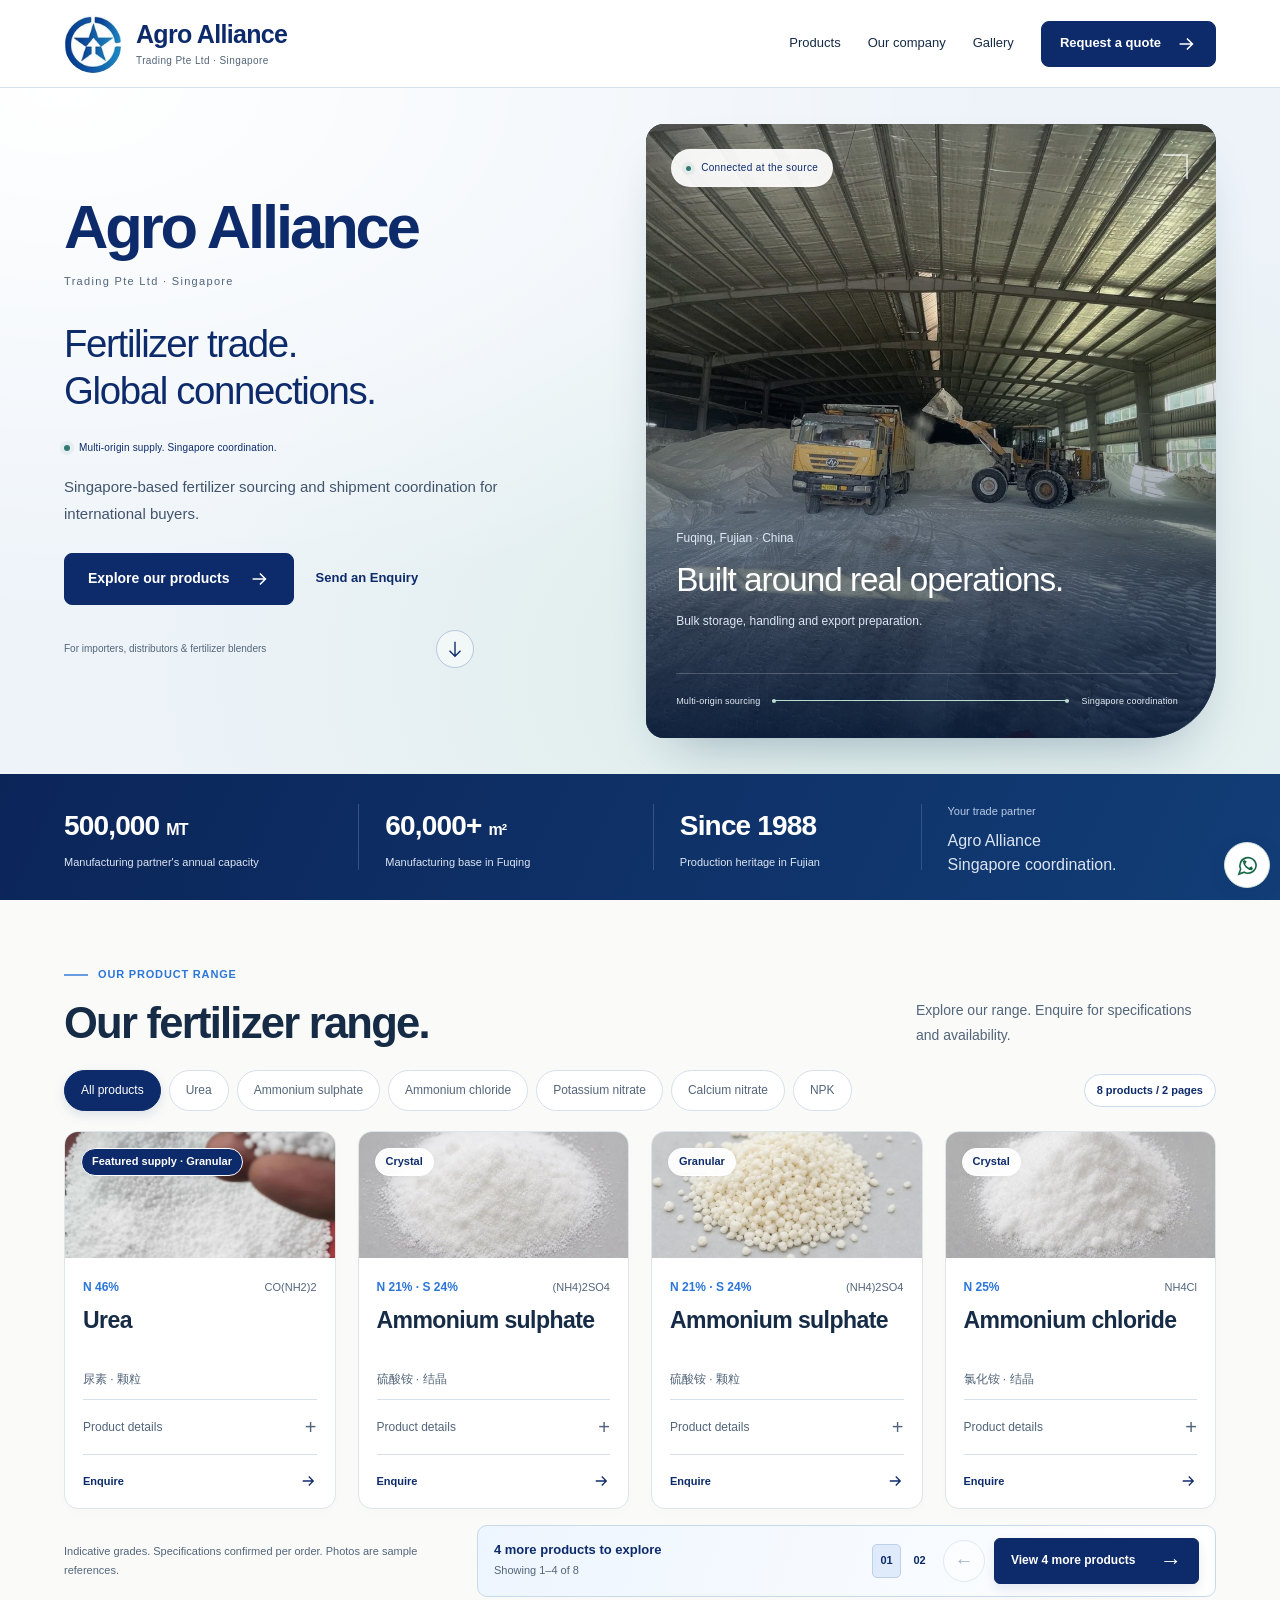
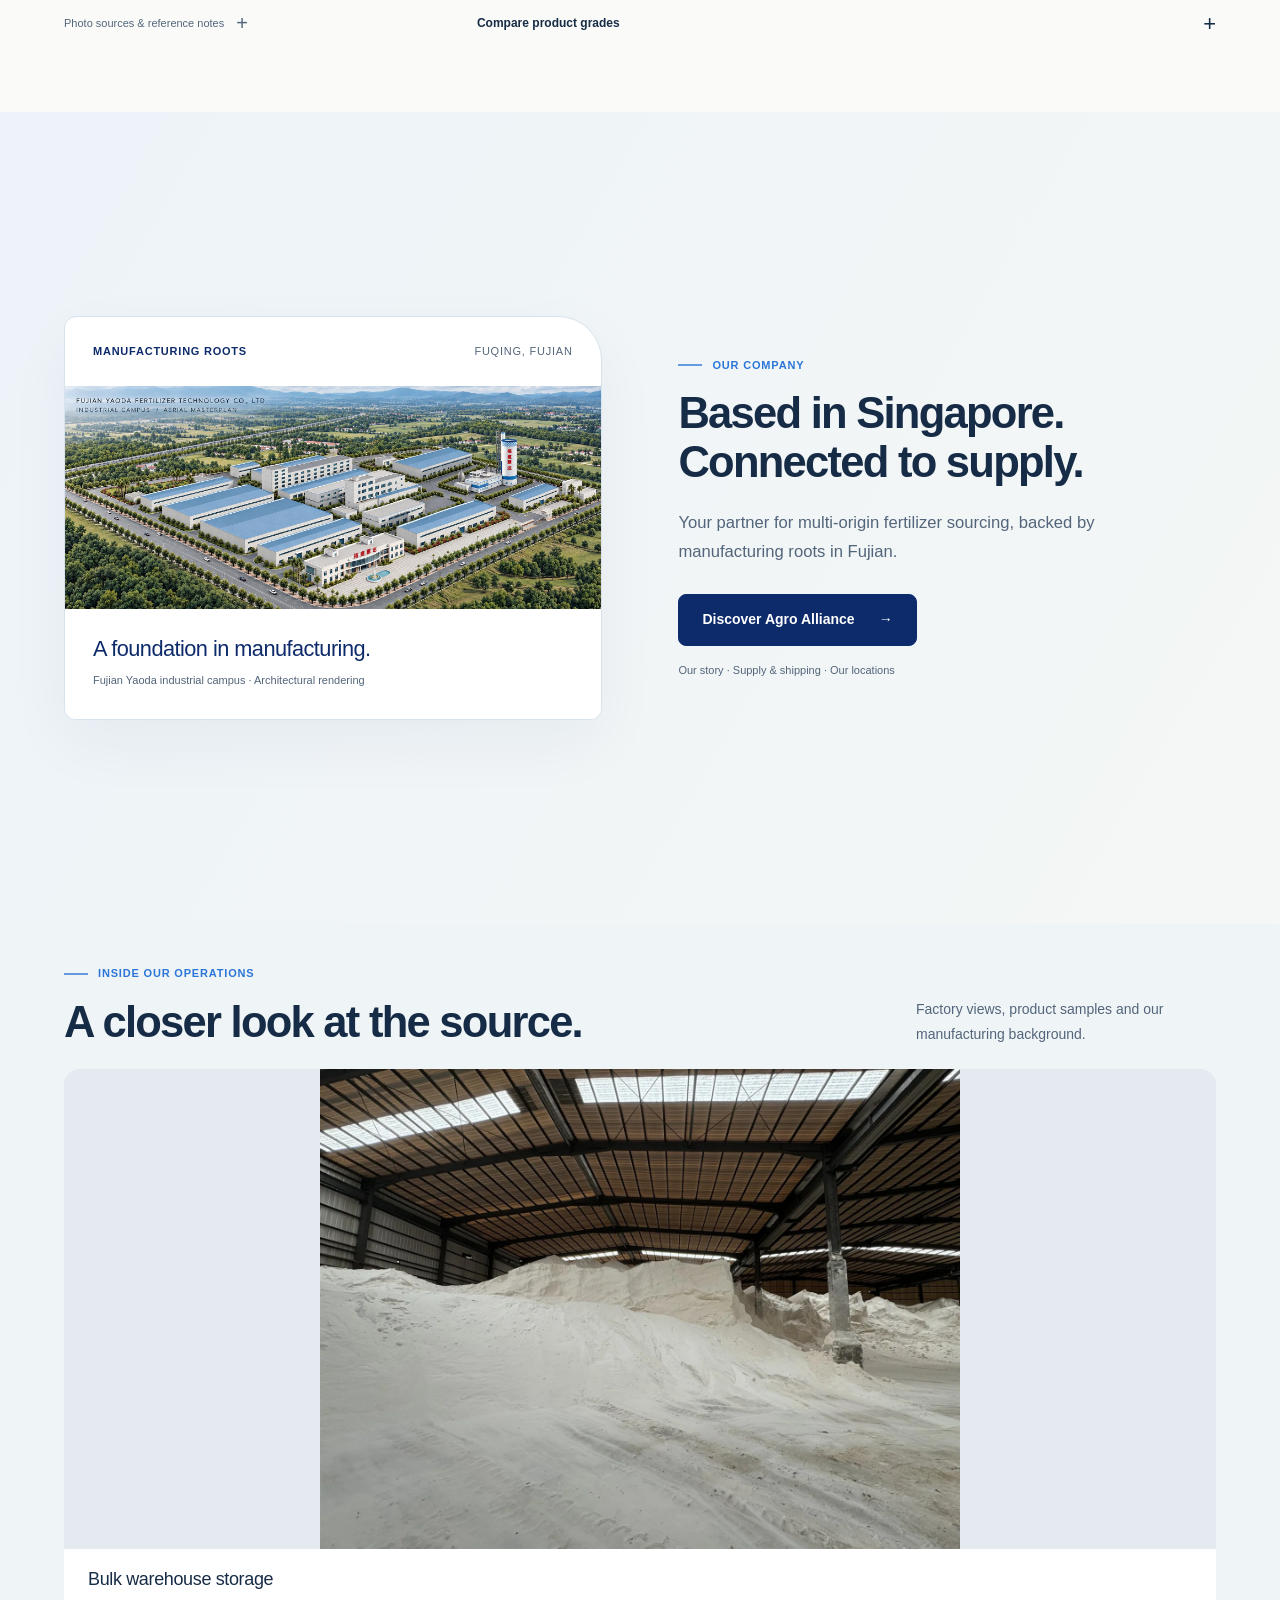
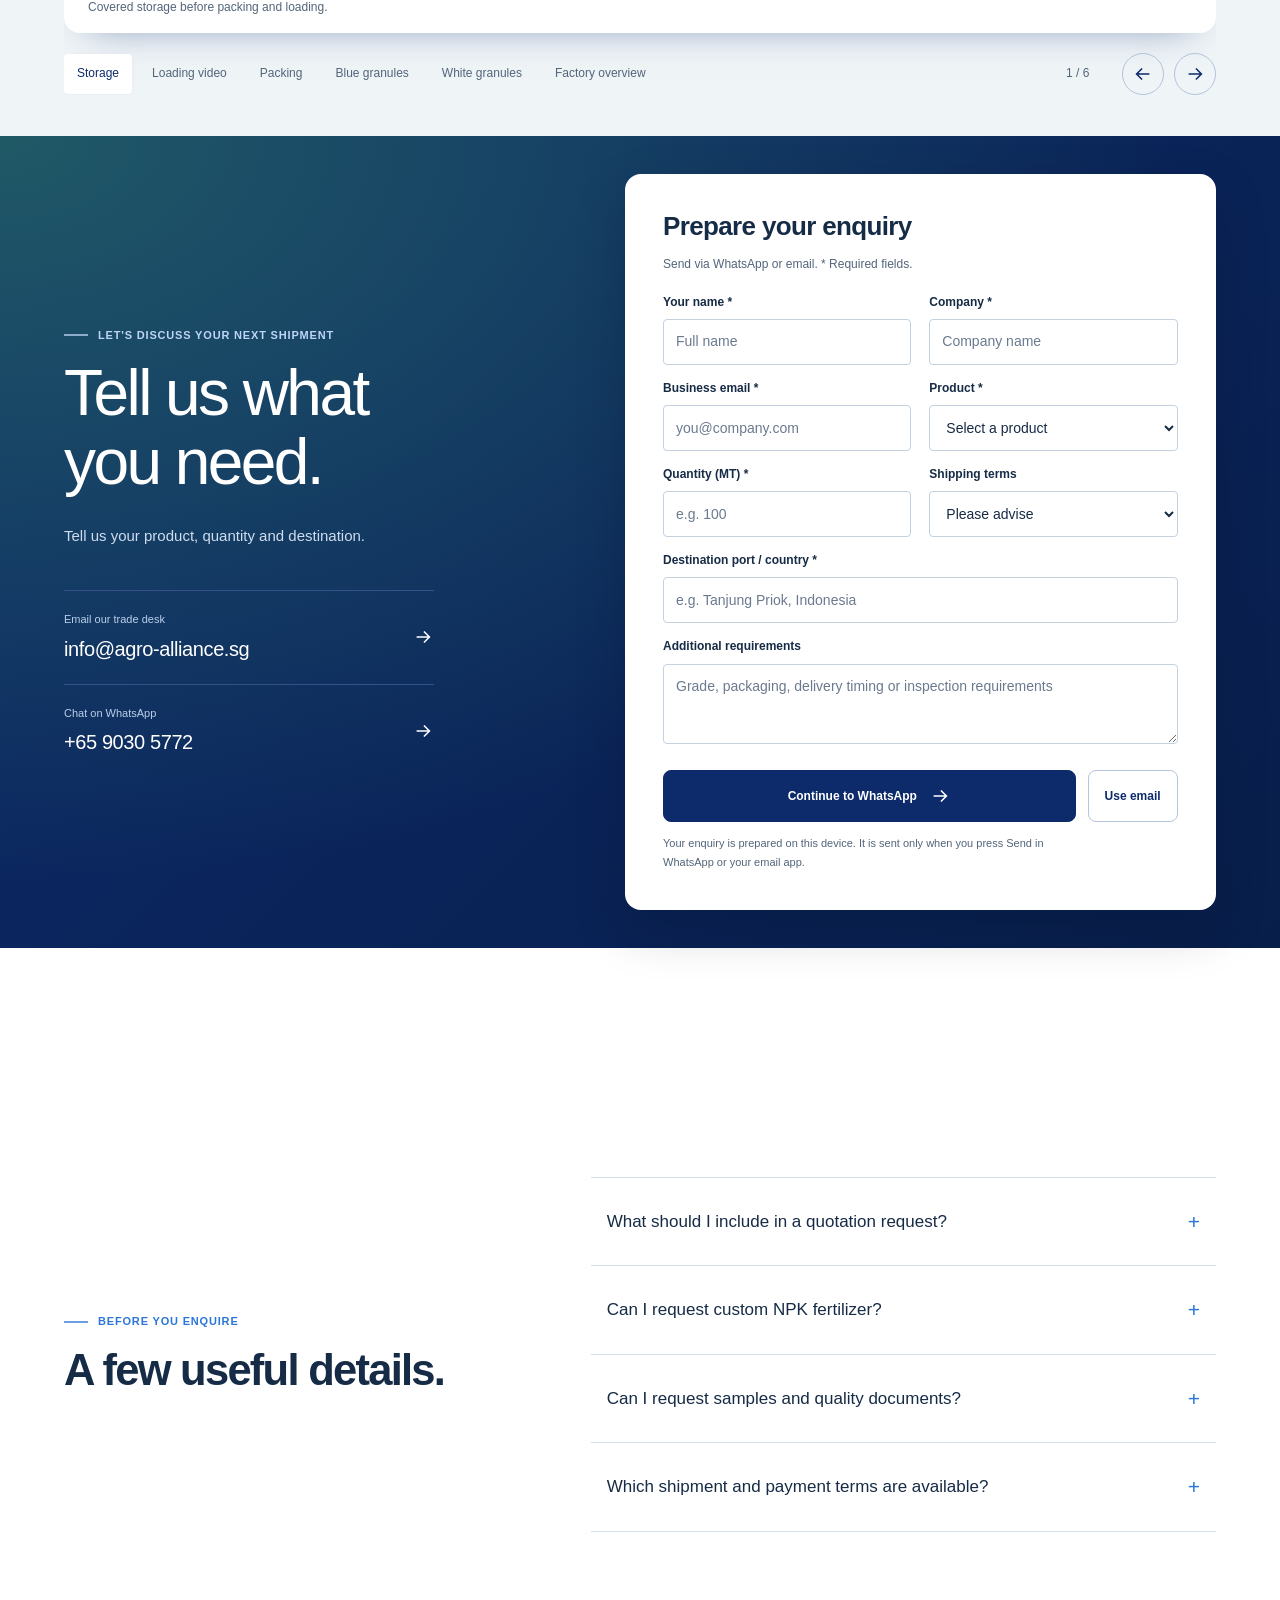
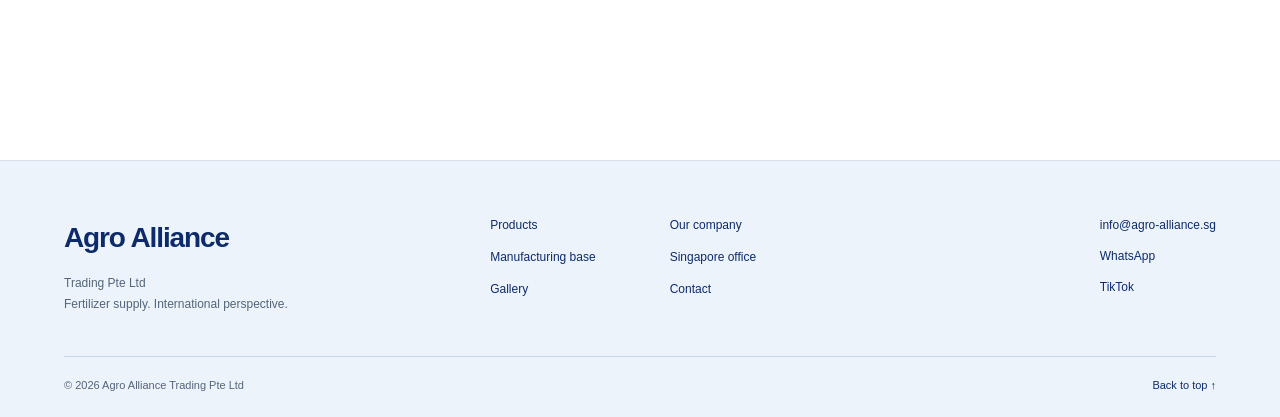
==== commit 8b7759ad: "Publish approved viewport layout and company imagery — 2026-10-27 SGT Size desktop homepage sections" ====
--- a/index.html
+++ b/index.html
@@ -1,176 +1,186 @@
-<!doctype html>
-<html lang="en">
-<head>
-<meta charset="utf-8">
-<meta name="viewport" content="width=device-width,initial-scale=1">
-<title>Agro Alliance | International Fertilizer Trade</title>
-<meta name="description" content="Singapore-based fertilizer trade: urea, ammonium sulphate, ammonium chloride, potassium nitrate, calcium nitrate and NPK. Multi-origin sourcing.">
-<meta name="theme-color" content="#0d2b6b">
-<link rel="canonical" href="https://agro-alliance.sg/">
-<link rel="icon" href="assets/favicon-96.png" type="image/png" sizes="96x96">
-<meta property="og:type" content="website">
-<meta property="og:site_name" content="Agro Alliance">
-<meta property="og:url" content="https://agro-alliance.sg/">
-<meta property="og:title" content="Agro Alliance | International Fertilizer Trade">
-<meta property="og:description" content="Singapore-based fertilizer trade: urea, ammonium sulphate, ammonium chloride, potassium nitrate, calcium nitrate and NPK. Multi-origin sourcing.">
-<meta property="og:image" content="https://agro-alliance.sg/assets/optimized/warehouse-loader-truck.webp">
-<meta property="og:image:alt" content="Fertilizer warehouse and loading operations in Fujian">
-<meta property="og:locale" content="en_SG">
-<meta name="twitter:card" content="summary_large_image">
-<link rel="stylesheet" href="assets/site.css?v=20261024-layout-preview">
-<link rel="preload" as="image" href="assets/optimized/warehouse-loader-truck.webp" fetchpriority="high">
-<script type="application/ld+json">{"@context":"https://schema.org","@graph":[{"@type":"WebSite","@id":"https://agro-alliance.sg/#website","name":"Agro Alliance","alternateName":["Agro Alliance Trading","Agro Alliance Trading Pte Ltd"],"url":"https://agro-alliance.sg/","inLanguage":"en","publisher":{"@id":"https://agro-alliance.sg/#organization"}},{"@type":"Organization","name":"Agro Alliance","url":"https://agro-alliance.sg/","logo":{"@type":"ImageObject","url":"https://agro-alliance.sg/assets/brand-logo.jpg","contentUrl":"https://agro-alliance.sg/assets/brand-logo.jpg","width":200,"height":200},"email":"info@agro-alliance.sg","telephone":"+65-9030-5772","address":{"@type":"PostalAddress","streetAddress":"61 Woodlands Industrial Park E9, #02-16 E9 Premium","postalCode":"757047","addressLocality":"Singapore","addressCountry":"SG"},"sameAs":["https://www.tiktok.com/@agro_alliance"],"@id":"https://agro-alliance.sg/#organization","legalName":"Agro Alliance Trading Pte Ltd","alternateName":"Agro Alliance Trading"}]}</script>
-<script src="assets/site.js?v=20261024-layout-preview" defer></script>
-<noscript><style>#quote-form,.menu-toggle,.filters,.gallery-controls{display:none}.site-header{height:auto}.site-header nav{display:flex;position:static;box-shadow:none;flex-wrap:wrap}.nav-wrap{flex-wrap:wrap;padding-block:16px}.gallery-stage{height:auto}.gallery-slide,.gallery-slide[hidden]{display:block!important;height:360px;margin-bottom:20px}</style></noscript>
-</head>
-<body class="home-page">
-<a class="skip-link" href="#main">Skip to content</a>
-<header class="site-header">
-  <span class="reading-progress" aria-hidden="true"></span>
-  <div class="nav-wrap container">
-    <a class="brand" href="#top" aria-label="Agro Alliance home"><span class="brand-symbol"><img src="assets/brand-logo.jpg" width="200" height="200" alt=""></span><span><strong>Agro Alliance</strong><small>Trading Pte Ltd · Singapore</small></span></a>
-    <button class="menu-toggle" type="button" aria-expanded="false" aria-controls="main-nav"><span>Menu</span><svg viewBox="0 0 24 24" fill="none" stroke="currentColor" stroke-width="1.8" aria-hidden="true"><path d="M4 7h16M4 12h16M4 17h16"/></svg></button>
-    <nav id="main-nav" aria-label="Main navigation">
-      <a href="#products">Products</a><a href="company.html">Our company</a><a href="#gallery">Gallery</a><a class="button button-small" href="#contact">Request a quote <svg viewBox="0 0 24 24" fill="none" stroke="currentColor" stroke-width="1.7" aria-hidden="true"><path d="M5 12h14M13 6l6 6-6 6"/></svg></a>
-    </nav>
-  </div>
-</header>
-<main id="main">
-<section class="hero" id="top" aria-labelledby="hero-heading">
-  <div class="hero-inner container">
-    <div class="hero-copy">
-      <div class="hero-identity">
-        <div><h1 id="hero-heading">Agro Alliance</h1><p class="hero-legal-name">Trading Pte Ltd &middot; Singapore</p></div>
-      </div>
-      <p class="hero-slogan">Fertilizer trade.<br>Global connections.</p>
-      <p class="hero-intro"><span class="signal-dot" aria-hidden="true"></span>Multi-origin supply. Singapore coordination.</p>
-      <p class="hero-description">Singapore-based fertilizer sourcing and shipment coordination for international buyers.</p>
-      <div class="hero-actions"><a class="button" href="#products">Explore our products <svg viewBox="0 0 24 24" fill="none" stroke="currentColor" stroke-width="1.7" aria-hidden="true"><path d="M5 12h14M13 6l6 6-6 6"/></svg></a><a class="text-link" href="#contact">Send an Enquiry</a></div>
-      <div class="hero-bottom"><span>For importers, distributors & fertilizer blenders</span><a href="company.html" aria-label="Discover Agro Alliance"><svg viewBox="0 0 24 24" fill="none" stroke="currentColor" stroke-width="1.5" aria-hidden="true"><path d="M12 4v16m-6-6 6 6 6-6"/></svg></a></div>
-    </div>
-    <figure class="hero-photo">
-      <div class="hero-photo-tag"><span class="signal-dot" aria-hidden="true"></span>Connected at the source</div>
-      <img src="assets/optimized/warehouse-loader-truck.webp" alt="Loader and truck handling bulk fertilizer inside our Fujian warehouse" width="1200" height="900" fetchpriority="high">
-      <figcaption><span class="photo-location">Fuqing, Fujian · China</span><strong>Built around real operations.</strong><span>Bulk storage, handling and export preparation.</span></figcaption>
-      <span class="photo-corner" aria-hidden="true"></span>
-      <div class="trade-route" aria-hidden="true"><span>Multi-origin sourcing</span><span class="route-line"></span><span>Singapore coordination</span></div>
-    </figure>
-  </div>
-</section>
-<div class="proof-strip">
-  <div class="container proof-grid">
-    <div><strong>500,000 <span>MT</span></strong><p>Manufacturing partner's annual capacity</p></div>
-    <div><strong>60,000+ <span>m²</span></strong><p>Manufacturing base in Fuqing</p></div>
-    <div><strong>Since 1988</strong><p>Production heritage in Fujian</p></div>
-    <div class="proof-note"><span class="small-label">Your trade partner</span><p>Agro Alliance<br>Singapore coordination.</p></div>
-  </div>
-</div>
-
-<section class="section products-section" id="products" aria-labelledby="products-title">
-<div class="container">
-  <div class="section-heading"><div><p class="section-label">Our product range</p><h2 id="products-title">Our fertilizer range.</h2></div><p>Explore our range. Enquire for specifications and availability.</p></div>
-  <div class="product-toolbar"><div class="filters" role="group" aria-label="Filter products">
-    <button type="button" data-filter="all" aria-pressed="true">All products</button><button type="button" data-filter="urea" aria-pressed="false">Urea</button><button type="button" data-filter="sulphate" aria-pressed="false">Ammonium sulphate</button><button type="button" data-filter="chloride" aria-pressed="false">Ammonium chloride</button><button type="button" data-filter="potassium-nitrate" aria-pressed="false">Potassium nitrate</button><button type="button" data-filter="calcium-nitrate" aria-pressed="false">Calcium nitrate</button><button type="button" data-filter="other" aria-pressed="false">NPK</button>
-  </div><span id="product-count" role="status" aria-live="polite">8 products</span></div>
-  <div class="product-grid">
-<article class="product-card product-card-featured" data-family="urea" id="urea">
-    <div class="product-image"><img src="assets/optimized/avif-converted-sample.webp" alt="Granular Urea sample" width="720" height="540" loading="lazy" decoding="async"><span class="form-badge">Featured supply · Granular</span></div>
-    <div class="product-body"><p class="product-grade">N 46%<span>CO(NH2)2</span></p><h3>Urea</h3><p class="product-cn" lang="zh">尿素 · 颗粒</p><details class="product-details"><summary>Product details<span aria-hidden="true">+</span></summary><p class="product-description">A concentrated nitrogen fertilizer and a current supply focus. Enquire about available export allocation, order quantities and shipment windows.</p></details><a class="product-enquire" href="#contact" data-product="Urea (Granular)">Enquire <svg viewBox="0 0 24 24" fill="none" stroke="currentColor" stroke-width="1.7" aria-hidden="true"><path d="M5 12h14M13 6l6 6-6 6"/></svg></a></div>
-  </article>
-  <article class="product-card" data-family="sulphate" id="as-crystal">
-    <div class="product-image"><img src="assets/optimized/ammonium-sulphate-crystal-standard.webp" alt="Crystal Ammonium sulphate sample" width="720" height="540" loading="lazy" decoding="async"><span class="form-badge">Crystal</span></div>
-    <div class="product-body"><p class="product-grade">N 21% · S 24%<span>(NH4)2SO4</span></p><h3>Ammonium sulphate</h3><p class="product-cn" lang="zh">硫酸铵 · 结晶</p><details class="product-details"><summary>Product details<span aria-hidden="true">+</span></summary><p class="product-description">A crystalline source of nitrogen and sulphur for fertilizer formulation and agricultural use.</p></details><a class="product-enquire" href="#contact" data-product="Ammonium Sulphate (Crystal)">Enquire <svg viewBox="0 0 24 24" fill="none" stroke="currentColor" stroke-width="1.7" aria-hidden="true"><path d="M5 12h14M13 6l6 6-6 6"/></svg></a></div>
-  </article>
-<article class="product-card" data-family="sulphate" id="as-granular">
-    <div class="product-image"><img src="assets/optimized/ammonium-sulphate-granular-standard.webp" alt="Granular Ammonium sulphate sample" width="720" height="540" loading="lazy" decoding="async"><span class="form-badge">Granular</span></div>
-    <div class="product-body"><p class="product-grade">N 21% · S 24%<span>(NH4)2SO4</span></p><h3>Ammonium sulphate</h3><p class="product-cn" lang="zh">硫酸铵 · 颗粒</p><details class="product-details"><summary>Product details<span aria-hidden="true">+</span></summary><p class="product-description">Granular nitrogen and sulphur for blending, handling and mechanical field application.</p></details><a class="product-enquire" href="#contact" data-product="Ammonium Sulphate (Granular)">Enquire <svg viewBox="0 0 24 24" fill="none" stroke="currentColor" stroke-width="1.7" aria-hidden="true"><path d="M5 12h14M13 6l6 6-6 6"/></svg></a></div>
-  </article>
-<article class="product-card" data-family="chloride" id="ac-crystal">
-    <div class="product-image"><img src="assets/optimized/ammonium-chloride-crystal-standard.webp" alt="Crystal Ammonium chloride sample" width="720" height="540" loading="lazy" decoding="async"><span class="form-badge">Crystal</span></div>
-    <div class="product-body"><p class="product-grade">N 25%<span>NH4Cl</span></p><h3>Ammonium chloride</h3><p class="product-cn" lang="zh">氯化铵 · 结晶</p><details class="product-details"><summary>Product details<span aria-hidden="true">+</span></summary><p class="product-description">Fine crystalline ammonium chloride for buyers requiring a soluble input for fertilizer formulation.</p></details><a class="product-enquire" href="#contact" data-product="Ammonium Chloride (Crystal)">Enquire <svg viewBox="0 0 24 24" fill="none" stroke="currentColor" stroke-width="1.7" aria-hidden="true"><path d="M5 12h14M13 6l6 6-6 6"/></svg></a></div>
-  </article>
-<article class="product-card" data-family="chloride" id="ac-granular">
-    <div class="product-image"><img src="assets/optimized/ammonium-chloride-granular-standard.webp" alt="Granular Ammonium chloride sample" width="720" height="540" loading="lazy" decoding="async"><span class="form-badge">Granular</span></div>
-    <div class="product-body"><p class="product-grade">N 25%<span>NH4Cl</span></p><h3>Ammonium chloride</h3><p class="product-cn" lang="zh">氯化铵 · 颗粒</p><details class="product-details"><summary>Product details<span aria-hidden="true">+</span></summary><p class="product-description">A granular nitrogen input for fertilizer blends and applications suited to chloride-based nutrition.</p></details><a class="product-enquire" href="#contact" data-product="Ammonium Chloride (Granular)">Enquire <svg viewBox="0 0 24 24" fill="none" stroke="currentColor" stroke-width="1.7" aria-hidden="true"><path d="M5 12h14M13 6l6 6-6 6"/></svg></a></div>
-  </article>
-
-
-<article class="product-card" data-family="other" id="npk">
-    <div class="product-image"><img src="assets/optimized/compound-yellow-granules.webp" alt="Custom granular NPK fertilizer sample" width="720" height="540" loading="lazy" decoding="async"><span class="form-badge">Custom granular</span></div>
-    <div class="product-body"><p class="product-grade">Custom ratio<span>N + P + K</span></p><h3>NPK fertilizer</h3><p class="product-cn" lang="zh">复合肥 · 定制配方</p><details class="product-details"><summary>Product details<span aria-hidden="true">+</span></summary><p class="product-description">Discuss nutrient ratios, granule size, colour and packaging for your market's requirements.</p></details><a class="product-enquire" href="#contact" data-product="NPK Compound (Custom Ratio)">Enquire <svg viewBox="0 0 24 24" fill="none" stroke="currentColor" stroke-width="1.7" aria-hidden="true"><path d="M5 12h14M13 6l6 6-6 6"/></svg></a></div>
-  </article>
-<article class="product-card" data-family="potassium-nitrate" id="potassium-nitrate">
-    <div class="product-image"><img src="assets/optimized/potassium-nitrate-reference.jpg" alt="Potassium nitrate reference sample on a watch glass; not a supplied product photograph" width="640" height="373" loading="lazy" decoding="async"><span class="form-badge">Reference image</span></div>
-    <div class="product-body"><p class="product-grade">Specification on enquiry</p><h3>Potassium nitrate</h3><p class="product-cn" lang="zh">硝酸钾</p><details class="product-details"><summary>Product details<span aria-hidden="true">+</span></summary><p class="product-description">Enquire about potassium nitrate for your market. Share the required grade, quantity and packaging for sourcing and shipment options.</p></details><a class="product-enquire" href="#contact" data-product="Potassium Nitrate">Enquire <svg viewBox="0 0 24 24" fill="none" stroke="currentColor" stroke-width="1.7" aria-hidden="true"><path d="M5 12h14M13 6l6 6-6 6"/></svg></a></div>
-  </article>
-<article class="product-card" data-family="calcium-nitrate" id="calcium-nitrate">
-    <div class="product-image"><img src="assets/optimized/calcium-nitrate-reference.jpg" alt="Calcium nitrate reference sample on a watch glass; not a supplied product photograph" width="640" height="362" loading="lazy" decoding="async"><span class="form-badge">Reference image</span></div>
-    <div class="product-body"><p class="product-grade">Specification on enquiry</p><h3>Calcium nitrate</h3><p class="product-cn" lang="zh">硝酸钙</p><details class="product-details"><summary>Product details<span aria-hidden="true">+</span></summary><p class="product-description">Discuss calcium nitrate sourcing for your requirements. Product form, specification and supporting documents are confirmed for each enquiry.</p></details><a class="product-enquire" href="#contact" data-product="Calcium Nitrate">Enquire <svg viewBox="0 0 24 24" fill="none" stroke="currentColor" stroke-width="1.7" aria-hidden="true"><path d="M5 12h14M13 6l6 6-6 6"/></svg></a></div>
-  </article>
-
-  </div>
-  <p class="product-note">Indicative grades. Specifications confirmed per order. Photos are sample references.</p>
-  <details class="image-credits"><summary>Photo sources &amp; reference notes<span aria-hidden="true">+</span></summary><p class="product-note photo-credits">Potassium nitrate and calcium nitrate photographs: Ondřej Mangl / Wikimedia Commons, public domain. <a href="https://commons.wikimedia.org/wiki/File:Dusi%C4%8Dnan_draseln%C3%BD.JPG" target="_blank" rel="noopener noreferrer">Potassium nitrate source</a> &middot; <a href="https://commons.wikimedia.org/wiki/File:Dusi%C4%8Dnan_v%C3%A1penat%C3%BD.JPG" target="_blank" rel="noopener noreferrer">Calcium nitrate source</a>. Reference samples only; supplied appearance and grade are confirmed per order.</p></details>
-  <details class="compare-products"><summary>Compare product grades<span aria-hidden="true">+</span></summary><div class="table-scroll" tabindex="0" role="region" aria-label="Product grade comparison"><table><caption class="sr-only">Indicative fertilizer grades</caption><thead><tr><th scope="col">Product</th><th scope="col">Form</th><th scope="col">Nitrogen</th><th scope="col">Other nutrients / formulation</th></tr></thead><tbody><tr><th scope="row">Ammonium sulphate</th><td>Crystal / granular</td><td>21%</td><td>S 24%</td></tr><tr><th scope="row">Ammonium chloride</th><td>Crystal / granular</td><td>25%</td><td>Confirm agreed specification</td></tr><tr><th scope="row">Urea</th><td>Granular</td><td>46%</td><td>Confirm agreed specification</td></tr><tr><th scope="row">Potassium nitrate</th><td>On enquiry</td><td>Confirm specification</td><td>Confirm specification</td></tr><tr><th scope="row">Calcium nitrate</th><td>On enquiry</td><td>Confirm specification</td><td>Confirm specification</td></tr><tr><th scope="row">NPK fertilizer</th><td>Custom granular</td><td>As agreed</td><td>Custom N:P:K ratio</td></tr></tbody></table></div></details>
-</div>
-</section>
-
-<section class="section about-section" id="about" aria-labelledby="about-title"><div class="container about-grid">
-<div class="about-visual"><img src="assets/optimized/bulk-bags-ammonium-sulphate.webp" alt="Ammonium sulphate bulk bags prepared for shipment" width="900" height="1100" loading="lazy" decoding="async"><div class="about-photo-label"><span>From our manufacturing base</span><strong>Prepared for the next destination.</strong></div></div>
-<div class="about-copy"><p class="section-label">Our company</p><h2 id="about-title">Based in Singapore.<br>Connected to supply.</h2><p class="about-summary">Your partner for multi-origin fertilizer sourcing, backed by manufacturing roots in Fujian.</p><a class="button company-entry" href="company.html">Discover Agro Alliance <span aria-hidden="true">&rarr;</span></a><p class="company-entry-note">Our story &middot; Supply &amp; shipping &middot; Our locations</p></div>
-</div></section>
-
-<section class="section gallery-section" id="gallery" aria-labelledby="gallery-title">
-<div class="container">
-  <div class="section-heading"><div><p class="section-label">Inside our operations</p><h2 id="gallery-title">A closer look at the source.</h2></div><p>A look inside our manufacturing operations.</p></div>
-  <div class="gallery" role="region" aria-roledescription="carousel" aria-label="Factory and product gallery">
-    <div class="gallery-stage">
-      <figure class="gallery-slide" id="gallery-1"><img src="assets/optimized/warehouse-bulk-storage.webp" alt="Bulk fertilizer stored inside a covered warehouse" width="1200" height="800" loading="lazy"><figcaption><strong>Bulk warehouse storage</strong><span>Covered storage before packing and loading.</span></figcaption></figure>
-      <figure class="gallery-slide" id="gallery-2" hidden><video controls playsinline preload="none" poster="assets/optimized/warehouse-loader-truck.webp" aria-label="Warehouse loading operation"><source src="assets/media/warehouse-loading-video.mov">Your browser cannot play this video.</video><figcaption><strong>Warehouse loading</strong><span>On-site handling and loading activity. <a href="assets/media/warehouse-loading-video.mov">Open original video</a></span></figcaption></figure>
-      <figure class="gallery-slide" id="gallery-3" hidden><img src="assets/optimized/bulk-bags-ammonium-sulphate.webp" alt="Ammonium sulphate packed in bulk bags" width="1200" height="800" loading="lazy"><figcaption><strong>Bulk bag packing</strong><span>Ammonium sulphate prepared for shipment.</span></figcaption></figure>
-      <figure class="gallery-slide" id="gallery-4" hidden><img src="assets/optimized/compound-blue-granules-hand.webp" alt="Blue compound fertilizer granules held for sample inspection" width="1200" height="800" loading="lazy"><figcaption><strong>Sample inspection</strong><span>Checking colour, texture and particle appearance.</span></figcaption></figure>
-      <figure class="gallery-slide" id="gallery-5" hidden><img src="assets/optimized/white-granules-hand.webp" alt="White fertilizer granules held in a hand" width="1200" height="800" loading="lazy"><figcaption><strong>Granular product sample</strong><span>A close-up view of product size and appearance.</span></figcaption></figure>
-    </div>
-    <div class="gallery-controls"><div class="gallery-selectors" role="group" aria-label="Choose gallery item"><button type="button" data-slide="0" aria-pressed="true" aria-controls="gallery-1">Storage</button><button type="button" data-slide="1" aria-pressed="false" aria-controls="gallery-2">Loading video</button><button type="button" data-slide="2" aria-pressed="false" aria-controls="gallery-3">Packing</button><button type="button" data-slide="3" aria-pressed="false" aria-controls="gallery-4">Blue granules</button><button type="button" data-slide="4" aria-pressed="false" aria-controls="gallery-5">White granules</button></div><div class="gallery-arrows"><span id="gallery-count" aria-live="polite" aria-atomic="true">1 / 5</span><button type="button" id="gallery-prev" aria-label="Previous gallery item"><svg viewBox="0 0 24 24" fill="none" stroke="currentColor" stroke-width="1.7" aria-hidden="true"><path d="M5 12h14M13 6l6 6-6 6"/></svg></button><button type="button" id="gallery-next" aria-label="Next gallery item"><svg viewBox="0 0 24 24" fill="none" stroke="currentColor" stroke-width="1.7" aria-hidden="true"><path d="M5 12h14M13 6l6 6-6 6"/></svg></button></div></div>
-  </div>
-</div>
-</section>
-
-<section class="section contact-section" id="contact" aria-labelledby="contact-title">
-<div class="container contact-grid">
-  <div class="contact-copy"><p class="section-label">Let's discuss your next shipment</p><h2 id="contact-title">Tell us what<br>you need.</h2><p>Tell us your product, quantity and destination.</p>
-    <div class="direct-contact"><a href="mailto:info@agro-alliance.sg"><span>Email our trade desk</span><strong>info@agro-alliance.sg</strong><svg viewBox="0 0 24 24" fill="none" stroke="currentColor" stroke-width="1.7" aria-hidden="true"><path d="M5 12h14M13 6l6 6-6 6"/></svg></a><a href="https://wa.me/6590305772" target="_blank" rel="noopener"><span>Chat on WhatsApp</span><strong>+65 9030 5772</strong><svg viewBox="0 0 24 24" fill="none" stroke="currentColor" stroke-width="1.7" aria-hidden="true"><path d="M5 12h14M13 6l6 6-6 6"/></svg></a></div>
-  </div>
-  <div class="quote-panel">
-    <form id="quote-form">
-      <h3>Prepare your enquiry</h3><p class="form-intro">Send via WhatsApp or email. * Required fields.</p>
-      <div class="form-grid"><div class="field"><label for="quote-name">Your name *</label><input id="quote-name" name="name" autocomplete="name" required maxlength="100" placeholder="Full name"></div><div class="field"><label for="quote-company">Company *</label><input id="quote-company" name="company" autocomplete="organization" required maxlength="150" placeholder="Company name"></div></div>
-      <div class="field"><label for="quote-email">Business email *</label><input id="quote-email" name="email" type="email" autocomplete="email" required maxlength="200" placeholder="you@company.com"></div>
-      <div class="field"><label for="quote-product">Product *</label><select id="quote-product" name="product" required><option value="">Select a product</option><option>Urea (Granular)</option><option>Ammonium Sulphate (Crystal)</option><option>Ammonium Sulphate (Granular)</option><option>Ammonium Chloride (Crystal)</option><option>Ammonium Chloride (Granular)</option><option>Potassium Nitrate</option><option>Calcium Nitrate</option><option>NPK Compound (Custom Ratio)</option><option>Other / Multiple Products</option></select></div>
-      <div class="form-grid"><div class="field"><label for="quote-quantity">Quantity (MT) *</label><input id="quote-quantity" name="quantity" type="number" inputmode="decimal" min="0.01" step="0.01" max="1000000" required placeholder="e.g. 100"></div><div class="field"><label for="quote-terms">Shipping terms</label><select id="quote-terms" name="terms"><option value="To be discussed">Please advise</option>FOB</option>CFR</option>CIF</option></select></div></div>
-      <div class="field"><label for="quote-destination">Destination port / country *</label><input id="quote-destination" name="destination" required maxlength="150" placeholder="e.g. Tanjung Priok, Indonesia"></div>
-      <div class="field"><label for="quote-message">Additional requirements</label><textarea id="quote-message" name="message" maxlength="1500" rows="3" placeholder="Grade, packaging, delivery timing or inspection requirements"></textarea></div>
-      <div class="form-actions"><button class="button" type="submit" name="channel" value="whatsapp">Continue to WhatsApp <svg viewBox="0 0 24 24" fill="none" stroke="currentColor" stroke-width="1.7" aria-hidden="true"><path d="M5 12h14M13 6l6 6-6 6"/></svg></button><button class="button button-outline" type="submit" name="channel" value="email">Use email</button></div>
-      <p class="form-privacy">Your enquiry is prepared on this device. It is sent only when you press Send in WhatsApp or your email app.</p>
-      <p id="form-status" class="form-status" role="status" aria-live="polite" tabindex="-1"></p>
-      <div id="enquiry-fallback" hidden><div class="fallback-actions"><a id="prepared-link" href="#contact" target="_blank" rel="noopener">Open prepared enquiry</a><button type="button" id="copy-enquiry">Copy enquiry</button></div><details><summary>View prepared message</summary><pre id="prepared-message"></pre></details></div>
-    </form>
-    <noscript><p>To enquire, email <a href="mailto:info@agro-alliance.sg">info@agro-alliance.sg</a> or <a href="https://wa.me/6590305772">chat on WhatsApp</a>. The enquiry builder requires JavaScript.</p></noscript>
-  </div>
-</div>
-</section>
-
-<section class="section faq-section" aria-labelledby="faq-title">
-<div class="container faq-grid"><div><p class="section-label">Before you enquire</p><h2 id="faq-title">A few useful details.</h2></div><div class="faq-list">
-<details><summary>What should I include in a quotation request?<span aria-hidden="true">+</span></summary><p>Include the product and grade, estimated quantity in metric tons, packaging preference, destination port and delivery timing. Add any inspection or documentation requirements so they can be included in the quotation.</p></details>
-<details><summary>Can I request custom NPK fertilizer?<span aria-hidden="true">+</span></summary><p>Yes. Share your required N:P:K ratio, granule size, colour and packaging. Availability, minimum order quantity and production lead time are confirmed after reviewing the specification.</p></details>
-<details><summary>Can I request samples and quality documents?<span aria-hidden="true">+</span></summary><p>Ask our trade desk about product samples, the current specification and Certificate of Analysis. Sample delivery and third-party inspection arrangements are agreed according to your requirements.</p></details>
-<details><summary>Which shipment and payment terms are available?<span aria-hidden="true">+</span></summary><p>FOB, CFR and CIF terms can be discussed for your destination. Payment terms, including letter-of-credit arrangements where applicable, are confirmed in the quotation and contract.</p></details>
-</div></div>
-</section>
-</main>
-<footer class="site-footer"><div class="container"><div class="footer-top"><div><a class="footer-brand" href="#top">Agro Alliance</a><p>Trading Pte Ltd<br>Fertilizer supply. International perspective.</p></div><div class="footer-nav"><a href="#products">Products</a><a href="company.html">Our company</a><a href="company.html#factory-location">Manufacturing base</a><a href="company.html#office-location">Singapore office</a><a href="#gallery">Gallery</a><a href="#contact">Contact</a></div><div class="footer-contact"><a href="mailto:info@agro-alliance.sg">info@agro-alliance.sg</a><a href="https://wa.me/6590305772" target="_blank" rel="noopener">WhatsApp</a><a href="https://www.tiktok.com/@agro_alliance" target="_blank" rel="noopener">TikTok</a></div></div><div class="footer-bottom"><span>© <span id="copyright-year">2026</span> Agro Alliance Trading Pte Ltd</span><a href="#top">Back to top ↑</a></div></div></footer>
-<a class="floating-contact" href="https://wa.me/6590305772?text=Hello%20Agro%20Alliance%2C%20I%20would%20like%20to%20enquire%20about%20fertilizer%20supply." target="_blank" rel="noopener" aria-label="Chat with Agro Alliance on WhatsApp"><svg viewBox="0 0 24 24" fill="none" stroke="currentColor" stroke-width="1.7" aria-hidden="true"><path d="M21 11.5a8.5 8.5 0 0 1-12.5 7.5L3 21l1.8-5.2A8.5 8.5 0 1 1 21 11.5Z"/><path d="M8 7c0 5 4 9 9 9M8 7l2 1-1 2m8 6-1-2-2 1"/></svg><span>WhatsApp</span></a>
-</body>
-</html>
-
+<!doctype html>
+<html lang="en">
+<head>
+<meta charset="utf-8">
+<meta name="viewport" content="width=device-width,initial-scale=1">
+<title>Agro Alliance | International Fertilizer Trade</title>
+<meta name="description" content="Singapore-based fertilizer trade: urea, ammonium sulphate, ammonium chloride, potassium nitrate, calcium nitrate and NPK. Multi-origin sourcing.">
+<meta name="theme-color" content="#0d2b6b">
+<link rel="canonical" href="https://agro-alliance.sg/">
+<link rel="icon" href="assets/favicon-96.png" type="image/png" sizes="96x96">
+<meta property="og:type" content="website">
+<meta property="og:site_name" content="Agro Alliance">
+<meta property="og:url" content="https://agro-alliance.sg/">
+<meta property="og:title" content="Agro Alliance | International Fertilizer Trade">
+<meta property="og:description" content="Singapore-based fertilizer trade: urea, ammonium sulphate, ammonium chloride, potassium nitrate, calcium nitrate and NPK. Multi-origin sourcing.">
+<meta property="og:image" content="https://agro-alliance.sg/assets/optimized/warehouse-loader-truck.webp">
+<meta property="og:image:alt" content="Fertilizer warehouse and loading operations in Fujian">
+<meta property="og:locale" content="en_SG">
+<meta name="twitter:card" content="summary_large_image">
+<link rel="stylesheet" href="assets/site.css?v=20261026-assets-preview">
+<link rel="preload" as="image" href="assets/optimized/warehouse-loader-truck.webp" fetchpriority="high">
+<script type="application/ld+json">{"@context":"https://schema.org","@graph":[{"@type":"WebSite","@id":"https://agro-alliance.sg/#website","name":"Agro Alliance","alternateName":["Agro Alliance Trading","Agro Alliance Trading Pte Ltd"],"url":"https://agro-alliance.sg/","inLanguage":"en","publisher":{"@id":"https://agro-alliance.sg/#organization"}},{"@type":"Organization","name":"Agro Alliance","url":"https://agro-alliance.sg/","logo":{"@type":"ImageObject","url":"https://agro-alliance.sg/assets/brand-logo.jpg","contentUrl":"https://agro-alliance.sg/assets/brand-logo.jpg","width":200,"height":200},"email":"info@agro-alliance.sg","telephone":"+65-9030-5772","address":{"@type":"PostalAddress","streetAddress":"61 Woodlands Industrial Park E9, #02-16 E9 Premium","postalCode":"757047","addressLocality":"Singapore","addressCountry":"SG"},"sameAs":["https://www.tiktok.com/@agro_alliance"],"@id":"https://agro-alliance.sg/#organization","legalName":"Agro Alliance Trading Pte Ltd","alternateName":"Agro Alliance Trading"}]}</script>
+<script src="assets/site.js?v=20261026-assets-preview" defer></script>
+<noscript><style>#quote-form,.menu-toggle,.filters,.gallery-controls{display:none}.site-header{height:auto}.site-header nav{display:flex;position:static;box-shadow:none;flex-wrap:wrap}.nav-wrap{flex-wrap:wrap;padding-block:16px}.gallery-stage{height:auto}.gallery-slide,.gallery-slide[hidden]{display:block!important;height:360px;margin-bottom:20px}</style></noscript>
+</head>
+<body class="home-page">
+<a class="skip-link" href="#main">Skip to content</a>
+<header class="site-header">
+  <span class="reading-progress" aria-hidden="true"></span>
+  <div class="nav-wrap container">
+    <a class="brand" href="#top" aria-label="Agro Alliance home"><span class="brand-symbol"><img src="assets/brand-logo.jpg" width="200" height="200" alt=""></span><span><strong>Agro Alliance</strong><small>Trading Pte Ltd · Singapore</small></span></a>
+    <button class="menu-toggle" type="button" aria-expanded="false" aria-controls="main-nav"><span>Menu</span><svg viewBox="0 0 24 24" fill="none" stroke="currentColor" stroke-width="1.8" aria-hidden="true"><path d="M4 7h16M4 12h16M4 17h16"/></svg></button>
+    <nav id="main-nav" aria-label="Main navigation">
+      <a href="#products">Products</a><a href="company.html">Our company</a><a href="#gallery">Gallery</a><a class="button button-small" href="#contact">Request a quote <svg viewBox="0 0 24 24" fill="none" stroke="currentColor" stroke-width="1.7" aria-hidden="true"><path d="M5 12h14M13 6l6 6-6 6"/></svg></a>
+    </nav>
+  </div>
+</header>
+<main id="main">
+<div class="home-opening">
+<section class="hero" id="top" aria-labelledby="hero-heading">
+  <div class="hero-inner container">
+    <div class="hero-copy">
+      <div class="hero-identity">
+        <div><h1 id="hero-heading">Agro Alliance</h1><p class="hero-legal-name">Trading Pte Ltd &middot; Singapore</p></div>
+      </div>
+      <p class="hero-slogan">Fertilizer trade.<br>Global connections.</p>
+      <p class="hero-intro"><span class="signal-dot" aria-hidden="true"></span>Multi-origin supply. Singapore coordination.</p>
+      <p class="hero-description">Singapore-based fertilizer sourcing and shipment coordination for international buyers.</p>
+      <div class="hero-actions"><a class="button" href="#products">Explore our products <svg viewBox="0 0 24 24" fill="none" stroke="currentColor" stroke-width="1.7" aria-hidden="true"><path d="M5 12h14M13 6l6 6-6 6"/></svg></a><a class="text-link" href="#contact">Send an Enquiry</a></div>
+      <div class="hero-bottom"><span>For importers, distributors & fertilizer blenders</span><a href="company.html" aria-label="Discover Agro Alliance"><svg viewBox="0 0 24 24" fill="none" stroke="currentColor" stroke-width="1.5" aria-hidden="true"><path d="M12 4v16m-6-6 6 6 6-6"/></svg></a></div>
+    </div>
+    <figure class="hero-photo">
+      <div class="hero-photo-tag"><span class="signal-dot" aria-hidden="true"></span>Connected at the source</div>
+      <img src="assets/optimized/warehouse-loader-truck.webp" alt="Loader and truck handling bulk fertilizer inside our Fujian warehouse" width="1200" height="900" fetchpriority="high">
+      <figcaption><span class="photo-location">Fuqing, Fujian · China</span><strong>Built around real operations.</strong><span>Bulk storage, handling and export preparation.</span></figcaption>
+      <span class="photo-corner" aria-hidden="true"></span>
+      <div class="trade-route" aria-hidden="true"><span>Multi-origin sourcing</span><span class="route-line"></span><span>Singapore coordination</span></div>
+    </figure>
+  </div>
+</section>
+<div class="proof-strip">
+  <div class="container proof-grid">
+    <div><strong>500,000 <span>MT</span></strong><p>Manufacturing partner's annual capacity</p></div>
+    <div><strong>60,000+ <span>m²</span></strong><p>Manufacturing base in Fuqing</p></div>
+    <div><strong>Since 1988</strong><p>Production heritage in Fujian</p></div>
+    <div class="proof-note"><span class="small-label">Your trade partner</span><p>Agro Alliance<br> Singapore coordination.</p></div>
+  </div>
+</div>
+
+</div>
+
+<section class="section products-section" id="products" aria-labelledby="products-title">
+<div class="container">
+  <div class="section-heading"><div><p class="section-label">Our product range</p><h2 id="products-title">Our fertilizer range.</h2></div><p>Explore our range. Enquire for specifications and availability.</p></div>
+  <div class="product-toolbar"><div class="filters" role="group" aria-label="Filter products">
+    <button type="button" data-filter="all" aria-pressed="true">All products</button><button type="button" data-filter="urea" aria-pressed="false">Urea</button><button type="button" data-filter="sulphate" aria-pressed="false">Ammonium sulphate</button><button type="button" data-filter="chloride" aria-pressed="false">Ammonium chloride</button><button type="button" data-filter="potassium-nitrate" aria-pressed="false">Potassium nitrate</button><button type="button" data-filter="calcium-nitrate" aria-pressed="false">Calcium nitrate</button><button type="button" data-filter="other" aria-pressed="false">NPK</button>
+  </div><span id="product-count" role="status" aria-live="polite">8 products</span></div>
+  <div class="product-grid" id="product-grid">
+<article class="product-card product-card-featured" data-family="urea" id="urea">
+    <div class="product-image"><img src="assets/optimized/avif-converted-sample.webp" alt="Granular Urea sample" width="720" height="540" loading="lazy" decoding="async"><span class="form-badge">Featured supply · Granular</span></div>
+    <div class="product-body"><p class="product-grade">N 46%<span>CO(NH2)2</span></p><h3>Urea</h3><p class="product-cn" lang="zh">尿素 · 颗粒</p><details class="product-details"><summary>Product details<span aria-hidden="true">+</span></summary><p class="product-description">A concentrated nitrogen fertilizer and a current supply focus. Enquire about available export allocation, order quantities and shipment windows.</p></details><a class="product-enquire" href="#contact" data-product="Urea (Granular)">Enquire <svg viewBox="0 0 24 24" fill="none" stroke="currentColor" stroke-width="1.7" aria-hidden="true"><path d="M5 12h14M13 6l6 6-6 6"/></svg></a></div>
+  </article>
+  <article class="product-card" data-family="sulphate" id="as-crystal">
+    <div class="product-image"><img src="assets/optimized/ammonium-sulphate-crystal-standard.webp" alt="Crystal Ammonium sulphate sample" width="720" height="540" loading="lazy" decoding="async"><span class="form-badge">Crystal</span></div>
+    <div class="product-body"><p class="product-grade">N 21% · S 24%<span>(NH4)2SO4</span></p><h3>Ammonium sulphate</h3><p class="product-cn" lang="zh">硫酸铵 · 结晶</p><details class="product-details"><summary>Product details<span aria-hidden="true">+</span></summary><p class="product-description">A crystalline source of nitrogen and sulphur for fertilizer formulation and agricultural use.</p></details><a class="product-enquire" href="#contact" data-product="Ammonium Sulphate (Crystal)">Enquire <svg viewBox="0 0 24 24" fill="none" stroke="currentColor" stroke-width="1.7" aria-hidden="true"><path d="M5 12h14M13 6l6 6-6 6"/></svg></a></div>
+  </article>
+<article class="product-card" data-family="sulphate" id="as-granular">
+    <div class="product-image"><img src="assets/optimized/ammonium-sulphate-granular-standard.webp" alt="Granular Ammonium sulphate sample" width="720" height="540" loading="lazy" decoding="async"><span class="form-badge">Granular</span></div>
+    <div class="product-body"><p class="product-grade">N 21% · S 24%<span>(NH4)2SO4</span></p><h3>Ammonium sulphate</h3><p class="product-cn" lang="zh">硫酸铵 · 颗粒</p><details class="product-details"><summary>Product details<span aria-hidden="true">+</span></summary><p class="product-description">Granular nitrogen and sulphur for blending, handling and mechanical field application.</p></details><a class="product-enquire" href="#contact" data-product="Ammonium Sulphate (Granular)">Enquire <svg viewBox="0 0 24 24" fill="none" stroke="currentColor" stroke-width="1.7" aria-hidden="true"><path d="M5 12h14M13 6l6 6-6 6"/></svg></a></div>
+  </article>
+<article class="product-card" data-family="chloride" id="ac-crystal">
+    <div class="product-image"><img src="assets/optimized/ammonium-chloride-crystal-standard.webp" alt="Crystal Ammonium chloride sample" width="720" height="540" loading="lazy" decoding="async"><span class="form-badge">Crystal</span></div>
+    <div class="product-body"><p class="product-grade">N 25%<span>NH4Cl</span></p><h3>Ammonium chloride</h3><p class="product-cn" lang="zh">氯化铵 · 结晶</p><details class="product-details"><summary>Product details<span aria-hidden="true">+</span></summary><p class="product-description">Fine crystalline ammonium chloride for buyers requiring a soluble input for fertilizer formulation.</p></details><a class="product-enquire" href="#contact" data-product="Ammonium Chloride (Crystal)">Enquire <svg viewBox="0 0 24 24" fill="none" stroke="currentColor" stroke-width="1.7" aria-hidden="true"><path d="M5 12h14M13 6l6 6-6 6"/></svg></a></div>
+  </article>
+<article class="product-card" data-family="chloride" id="ac-granular">
+    <div class="product-image"><img src="assets/optimized/ammonium-chloride-granular-standard.webp" alt="Granular Ammonium chloride sample" width="720" height="540" loading="lazy" decoding="async"><span class="form-badge">Granular</span></div>
+    <div class="product-body"><p class="product-grade">N 25%<span>NH4Cl</span></p><h3>Ammonium chloride</h3><p class="product-cn" lang="zh">氯化铵 · 颗粒</p><details class="product-details"><summary>Product details<span aria-hidden="true">+</span></summary><p class="product-description">A granular nitrogen input for fertilizer blends and applications suited to chloride-based nutrition.</p></details><a class="product-enquire" href="#contact" data-product="Ammonium Chloride (Granular)">Enquire <svg viewBox="0 0 24 24" fill="none" stroke="currentColor" stroke-width="1.7" aria-hidden="true"><path d="M5 12h14M13 6l6 6-6 6"/></svg></a></div>
+  </article>
+
+
+<article class="product-card" data-family="other" id="npk">
+    <div class="product-image"><img src="assets/optimized/compound-yellow-granules.webp" alt="Custom granular NPK fertilizer sample" width="720" height="540" loading="lazy" decoding="async"><span class="form-badge">Custom granular</span></div>
+    <div class="product-body"><p class="product-grade">Custom ratio<span>N + P + K</span></p><h3>NPK fertilizer</h3><p class="product-cn" lang="zh">复合肥 · 定制配方</p><details class="product-details"><summary>Product details<span aria-hidden="true">+</span></summary><p class="product-description">Discuss nutrient ratios, granule size, colour and packaging for your market's requirements.</p></details><a class="product-enquire" href="#contact" data-product="NPK Compound (Custom Ratio)">Enquire <svg viewBox="0 0 24 24" fill="none" stroke="currentColor" stroke-width="1.7" aria-hidden="true"><path d="M5 12h14M13 6l6 6-6 6"/></svg></a></div>
+  </article>
+<article class="product-card" data-family="potassium-nitrate" id="potassium-nitrate">
+    <div class="product-image"><img src="assets/optimized/potassium-nitrate-reference.jpg" alt="Potassium nitrate reference sample on a watch glass; not a supplied product photograph" width="640" height="373" loading="lazy" decoding="async"><span class="form-badge">Reference image</span></div>
+    <div class="product-body"><p class="product-grade">Specification on enquiry</p><h3>Potassium nitrate</h3><p class="product-cn" lang="zh">硝酸钾</p><details class="product-details"><summary>Product details<span aria-hidden="true">+</span></summary><p class="product-description">Enquire about potassium nitrate for your market. Share the required grade, quantity and packaging for sourcing and shipment options.</p></details><a class="product-enquire" href="#contact" data-product="Potassium Nitrate">Enquire <svg viewBox="0 0 24 24" fill="none" stroke="currentColor" stroke-width="1.7" aria-hidden="true"><path d="M5 12h14M13 6l6 6-6 6"/></svg></a></div>
+  </article>
+<article class="product-card" data-family="calcium-nitrate" id="calcium-nitrate">
+    <div class="product-image"><img src="assets/optimized/calcium-nitrate-reference.jpg" alt="Calcium nitrate reference sample on a watch glass; not a supplied product photograph" width="640" height="362" loading="lazy" decoding="async"><span class="form-badge">Reference image</span></div>
+    <div class="product-body"><p class="product-grade">Specification on enquiry</p><h3>Calcium nitrate</h3><p class="product-cn" lang="zh">硝酸钙</p><details class="product-details"><summary>Product details<span aria-hidden="true">+</span></summary><p class="product-description">Discuss calcium nitrate sourcing for your requirements. Product form, specification and supporting documents are confirmed for each enquiry.</p></details><a class="product-enquire" href="#contact" data-product="Calcium Nitrate">Enquire <svg viewBox="0 0 24 24" fill="none" stroke="currentColor" stroke-width="1.7" aria-hidden="true"><path d="M5 12h14M13 6l6 6-6 6"/></svg></a></div>
+  </article>
+
+  </div>
+<div class="product-support">
+<div class="product-pagination" hidden aria-label="Product pages">
+  <div class="product-page-copy"><strong id="product-page-heading">More products to explore</strong><span id="product-page-status" role="status" aria-live="polite"></span></div>
+  <div class="product-page-actions"><div id="product-page-links" class="product-page-links" role="group" aria-label="Choose product page"></div><button type="button" id="products-prev" aria-label="Previous products" aria-controls="product-grid"><span aria-hidden="true">&larr;</span></button><button type="button" id="products-next" aria-controls="product-grid"><span class="product-next-label">View more products</span><span class="product-next-arrow" aria-hidden="true">&rarr;</span></button></div>
+</div>
+  <p class="product-note">Indicative grades. Specifications confirmed per order. Photos are sample references.</p>
+  <details class="image-credits"><summary>Photo sources &amp; reference notes<span aria-hidden="true">+</span></summary><p class="product-note photo-credits">Potassium nitrate and calcium nitrate photographs: Ondřej Mangl / Wikimedia Commons, public domain. <a href="https://commons.wikimedia.org/wiki/File:Dusi%C4%8Dnan_draseln%C3%BD.JPG" target="_blank" rel="noopener noreferrer">Potassium nitrate source</a> &middot; <a href="https://commons.wikimedia.org/wiki/File:Dusi%C4%8Dnan_v%C3%A1penat%C3%BD.JPG" target="_blank" rel="noopener noreferrer">Calcium nitrate source</a>. Reference samples only; supplied appearance and grade are confirmed per order.</p></details>
+  <details class="compare-products"><summary>Compare product grades<span aria-hidden="true">+</span></summary><div class="table-scroll" tabindex="0" role="region" aria-label="Product grade comparison"><table><caption class="sr-only">Indicative fertilizer grades</caption><thead><tr><th scope="col">Product</th><th scope="col">Form</th><th scope="col">Nitrogen</th><th scope="col">Other nutrients / formulation</th></tr></thead><tbody><tr><th scope="row">Ammonium sulphate</th><td>Crystal / granular</td><td>21%</td><td>S 24%</td></tr><tr><th scope="row">Ammonium chloride</th><td>Crystal / granular</td><td>25%</td><td>Confirm agreed specification</td></tr><tr><th scope="row">Urea</th><td>Granular</td><td>46%</td><td>Confirm agreed specification</td></tr><tr><th scope="row">Potassium nitrate</th><td>On enquiry</td><td>Confirm specification</td><td>Confirm specification</td></tr><tr><th scope="row">Calcium nitrate</th><td>On enquiry</td><td>Confirm specification</td><td>Confirm specification</td></tr><tr><th scope="row">NPK fertilizer</th><td>Custom granular</td><td>As agreed</td><td>Custom N:P:K ratio</td></tr></tbody></table></div></details>
+</div>
+</div>
+</section>
+
+<section class="section about-section" id="about" aria-labelledby="about-title"><div class="container about-grid">
+<figure class="about-visual about-campus"><div class="campus-topline"><span>Manufacturing roots</span><span>Fuqing, Fujian</span></div><img src="assets/optimized/fuqing-campus-render.webp" alt="Architectural rendering of the Fujian Yaoda fertilizer manufacturing campus" width="1944" height="809" loading="lazy" decoding="async"><figcaption><strong>A foundation in manufacturing.</strong><span>Fujian Yaoda industrial campus &middot; Architectural rendering</span></figcaption></figure>
+<div class="about-copy"><p class="section-label">Our company</p><h2 id="about-title">Based in Singapore.<br>Connected to supply.</h2><p class="about-summary">Your partner for multi-origin fertilizer sourcing, backed by manufacturing roots in Fujian.</p><a class="button company-entry" href="company.html">Discover Agro Alliance <span aria-hidden="true">&rarr;</span></a><p class="company-entry-note">Our story &middot; Supply &amp; shipping &middot; Our locations</p></div>
+</div></section>
+
+<section class="section gallery-section" id="gallery" aria-labelledby="gallery-title">
+<div class="container">
+  <div class="section-heading"><div><p class="section-label">Inside our operations</p><h2 id="gallery-title">A closer look at the source.</h2></div><p>Factory views, product samples and our manufacturing background.</p></div>
+  <div class="gallery" role="region" aria-roledescription="carousel" aria-label="Factory and product gallery">
+    <div class="gallery-stage">
+      <figure class="gallery-slide" id="gallery-1"><img src="assets/optimized/warehouse-bulk-storage.webp" alt="Bulk fertilizer stored inside a covered warehouse" width="1200" height="800" loading="lazy"><figcaption><strong>Bulk warehouse storage</strong><span>Covered storage before packing and loading.</span></figcaption></figure>
+      <figure class="gallery-slide" id="gallery-2" hidden><video controls playsinline preload="none" poster="assets/optimized/warehouse-loader-truck.webp" aria-label="Warehouse loading operation"><source src="assets/media/warehouse-loading-video.mov">Your browser cannot play this video.</video><figcaption><strong>Warehouse loading</strong><span>On-site handling and loading activity. <a href="assets/media/warehouse-loading-video.mov">Open original video</a></span></figcaption></figure>
+      <figure class="gallery-slide gallery-packing" id="gallery-3" hidden><div class="packing-photos"><img src="assets/optimized/bulk-bags-ammonium-sulphate.webp" alt="Ammonium sulphate bulk bag packing, full photograph" width="1200" height="840" loading="lazy"><img src="assets/optimized/ammonium-sulphate-bulk-bags.webp" alt="Stacked bulk bags labelled granular ammonium sulphate, supplied company photograph" width="1536" height="2048" loading="lazy"></div><figcaption><strong>Bulk bag packing</strong><span>Granular ammonium sulphate &middot; Packing and storage photographs.</span></figcaption></figure>
+      <figure class="gallery-slide" id="gallery-4" hidden><img src="assets/optimized/compound-blue-granules-hand.webp" alt="Blue compound fertilizer granules held for sample inspection" width="1200" height="800" loading="lazy"><figcaption><strong>Sample inspection</strong><span>Checking colour, texture and particle appearance.</span></figcaption></figure>
+      <figure class="gallery-slide" id="gallery-5" hidden><img src="assets/optimized/white-granules-hand.webp" alt="White fertilizer granules held in a hand" width="1200" height="800" loading="lazy"><figcaption><strong>Granular product sample</strong><span>A close-up view of product size and appearance.</span></figcaption></figure>
+      <figure class="gallery-slide gallery-campus" id="gallery-6" hidden><img src="assets/optimized/fuqing-campus-render.webp" alt="Architectural rendering showing the Fujian Yaoda industrial campus" width="1944" height="809" loading="lazy"><figcaption><strong>Our manufacturing background</strong><span>Fujian Yaoda industrial campus &middot; Architectural rendering.</span></figcaption></figure>
+    </div>
+    <div class="gallery-controls"><div class="gallery-selectors" role="group" aria-label="Choose gallery item"><button type="button" data-slide="0" aria-pressed="true" aria-controls="gallery-1">Storage</button><button type="button" data-slide="1" aria-pressed="false" aria-controls="gallery-2">Loading video</button><button type="button" data-slide="2" aria-pressed="false" aria-controls="gallery-3">Packing</button><button type="button" data-slide="3" aria-pressed="false" aria-controls="gallery-4">Blue granules</button><button type="button" data-slide="4" aria-pressed="false" aria-controls="gallery-5">White granules</button><button type="button" data-slide="5" aria-pressed="false" aria-controls="gallery-6">Factory overview</button></div><div class="gallery-arrows"><span id="gallery-count" aria-live="polite" aria-atomic="true">1 / 6</span><button type="button" id="gallery-prev" aria-label="Previous gallery item"><svg viewBox="0 0 24 24" fill="none" stroke="currentColor" stroke-width="1.7" aria-hidden="true"><path d="M5 12h14M13 6l6 6-6 6"/></svg></button><button type="button" id="gallery-next" aria-label="Next gallery item"><svg viewBox="0 0 24 24" fill="none" stroke="currentColor" stroke-width="1.7" aria-hidden="true"><path d="M5 12h14M13 6l6 6-6 6"/></svg></button></div></div>
+  </div>
+</div>
+</section>
+
+<section class="section contact-section" id="contact" aria-labelledby="contact-title">
+<div class="container contact-grid">
+  <div class="contact-copy"><p class="section-label">Let's discuss your next shipment</p><h2 id="contact-title">Tell us what<br>you need.</h2><p>Tell us your product, quantity and destination.</p>
+    <div class="direct-contact"><a href="mailto:info@agro-alliance.sg"><span>Email our trade desk</span><strong>info@agro-alliance.sg</strong><svg viewBox="0 0 24 24" fill="none" stroke="currentColor" stroke-width="1.7" aria-hidden="true"><path d="M5 12h14M13 6l6 6-6 6"/></svg></a><a href="https://wa.me/6590305772" target="_blank" rel="noopener"><span>Chat on WhatsApp</span><strong>+65 9030 5772</strong><svg viewBox="0 0 24 24" fill="none" stroke="currentColor" stroke-width="1.7" aria-hidden="true"><path d="M5 12h14M13 6l6 6-6 6"/></svg></a></div>
+  </div>
+  <div class="quote-panel">
+    <form id="quote-form">
+      <h3>Prepare your enquiry</h3><p class="form-intro">Send via WhatsApp or email. * Required fields.</p>
+      <div class="form-grid"><div class="field"><label for="quote-name">Your name *</label><input id="quote-name" name="name" autocomplete="name" required maxlength="100" placeholder="Full name"></div><div class="field"><label for="quote-company">Company *</label><input id="quote-company" name="company" autocomplete="organization" required maxlength="150" placeholder="Company name"></div></div>
+      <div class="field"><label for="quote-email">Business email *</label><input id="quote-email" name="email" type="email" autocomplete="email" required maxlength="200" placeholder="you@company.com"></div>
+      <div class="field"><label for="quote-product">Product *</label><select id="quote-product" name="product" required><option value="">Select a product</option><option>Urea (Granular)</option><option>Ammonium Sulphate (Crystal)</option><option>Ammonium Sulphate (Granular)</option><option>Ammonium Chloride (Crystal)</option><option>Ammonium Chloride (Granular)</option><option>Potassium Nitrate</option><option>Calcium Nitrate</option><option>NPK Compound (Custom Ratio)</option><option>Other / Multiple Products</option></select></div>
+      <div class="form-grid"><div class="field"><label for="quote-quantity">Quantity (MT) *</label><input id="quote-quantity" name="quantity" type="number" inputmode="decimal" min="0.01" step="0.01" max="1000000" required placeholder="e.g. 100"></div><div class="field"><label for="quote-terms">Shipping terms</label><select id="quote-terms" name="terms"><option value="To be discussed">Please advise</option>FOB</option>CFR</option>CIF</option></select></div></div>
+      <div class="field"><label for="quote-destination">Destination port / country *</label><input id="quote-destination" name="destination" required maxlength="150" placeholder="e.g. Tanjung Priok, Indonesia"></div>
+      <div class="field"><label for="quote-message">Additional requirements</label><textarea id="quote-message" name="message" maxlength="1500" rows="3" placeholder="Grade, packaging, delivery timing or inspection requirements"></textarea></div>
+      <div class="form-actions"><button class="button" type="submit" name="channel" value="whatsapp">Continue to WhatsApp <svg viewBox="0 0 24 24" fill="none" stroke="currentColor" stroke-width="1.7" aria-hidden="true"><path d="M5 12h14M13 6l6 6-6 6"/></svg></button><button class="button button-outline" type="submit" name="channel" value="email">Use email</button></div>
+      <p class="form-privacy">Your enquiry is prepared on this device. It is sent only when you press Send in WhatsApp or your email app.</p>
+      <p id="form-status" class="form-status" role="status" aria-live="polite" tabindex="-1"></p>
+      <div id="enquiry-fallback" hidden><div class="fallback-actions"><a id="prepared-link" href="#contact" target="_blank" rel="noopener">Open prepared enquiry</a><button type="button" id="copy-enquiry">Copy enquiry</button></div><details><summary>View prepared message</summary><pre id="prepared-message"></pre></details></div>
+    </form>
+    <noscript><p>To enquire, email <a href="mailto:info@agro-alliance.sg">info@agro-alliance.sg</a> or <a href="https://wa.me/6590305772">chat on WhatsApp</a>. The enquiry builder requires JavaScript.</p></noscript>
+  </div>
+</div>
+</section>
+
+<section class="section faq-section" aria-labelledby="faq-title">
+<div class="container faq-grid"><div><p class="section-label">Before you enquire</p><h2 id="faq-title">A few useful details.</h2></div><div class="faq-list">
+<details><summary>What should I include in a quotation request?<span aria-hidden="true">+</span></summary><p>Include the product and grade, estimated quantity in metric tons, packaging preference, destination port and delivery timing. Add any inspection or documentation requirements so they can be included in the quotation.</p></details>
+<details><summary>Can I request custom NPK fertilizer?<span aria-hidden="true">+</span></summary><p>Yes. Share your required N:P:K ratio, granule size, colour and packaging. Availability, minimum order quantity and production lead time are confirmed after reviewing the specification.</p></details>
+<details><summary>Can I request samples and quality documents?<span aria-hidden="true">+</span></summary><p>Ask our trade desk about product samples, the current specification and Certificate of Analysis. Sample delivery and third-party inspection arrangements are agreed according to your requirements.</p></details>
+<details><summary>Which shipment and payment terms are available?<span aria-hidden="true">+</span></summary><p>FOB, CFR and CIF terms can be discussed for your destination. Payment terms, including letter-of-credit arrangements where applicable, are confirmed in the quotation and contract.</p></details>
+</div></div>
+</section>
+</main>
+<footer class="site-footer"><div class="container"><div class="footer-top"><div><a class="footer-brand" href="#top">Agro Alliance</a><p>Trading Pte Ltd<br>Fertilizer supply. International perspective.</p></div><div class="footer-nav"><a href="#products">Products</a><a href="company.html">Our company</a><a href="company.html#factory-location">Manufacturing base</a><a href="company.html#office-location">Singapore office</a><a href="#gallery">Gallery</a><a href="#contact">Contact</a></div><div class="footer-contact"><a href="mailto:info@agro-alliance.sg">info@agro-alliance.sg</a><a href="https://wa.me/6590305772" target="_blank" rel="noopener">WhatsApp</a><a href="https://www.tiktok.com/@agro_alliance" target="_blank" rel="noopener">TikTok</a></div></div><div class="footer-bottom"><span>© <span id="copyright-year">2026</span> Agro Alliance Trading Pte Ltd</span><a href="#top">Back to top ↑</a></div></div></footer>
+<a class="floating-contact" href="https://wa.me/6590305772?text=Hello%20Agro%20Alliance%2C%20I%20would%20like%20to%20enquire%20about%20fertilizer%20supply." target="_blank" rel="noopener" aria-label="Chat with Agro Alliance on WhatsApp"><svg viewBox="0 0 24 24" fill="none" stroke="currentColor" stroke-width="1.7" aria-hidden="true"><path d="M21 11.5a8.5 8.5 0 0 1-12.5 7.5L3 21l1.8-5.2A8.5 8.5 0 1 1 21 11.5Z"/><path d="M8 7c0 5 4 9 9 9M8 7l2 1-1 2m8 6-1-2-2 1"/></svg><span>WhatsApp</span></a>
+</body>
+</html>
+
--- a/assets/site.css
+++ b/assets/site.css
@@ -1,212 +1,386 @@
-:root{--navy:#0d2b6b;--blue:#2b76d8;--ink:#162b45;--muted:#53657a;--pale:#edf3fa;--line:#d6e0eb;--white:#fff;--max:1280px;--gutter:clamp(20px,4vw,64px)}
-*{box-sizing:border-box}html{scroll-behavior:smooth;scroll-padding-top:100px}body{margin:0;font-family:Arial,Helvetica,sans-serif;color:var(--ink);background:#fff;font-size:16px;line-height:1.6}button,input,select,textarea{font:inherit}button,a,input,select,textarea,summary{-webkit-tap-highlight-color:transparent}button,summary{cursor:pointer}a{color:inherit;text-underline-offset:4px}img{display:block;max-width:100%;height:auto}svg{width:22px;height:22px;flex:none}figure,p,h1,h2,h3{margin:0}h1,h2,h3{line-height:1.13;letter-spacing:-.04em}h2{font-size:clamp(32px,3.4vw,48px);font-weight:600}h3{font-size:23px;font-weight:600;letter-spacing:-.025em}p{max-width:68ch}button{border:0}button:disabled{opacity:.65}a:focus-visible,button:focus-visible,input:focus-visible,select:focus-visible,textarea:focus-visible,summary:focus-visible,[tabindex]:focus-visible{outline:3px solid #efab33;outline-offset:4px}[hidden]{display:none!important}.container{width:min(var(--max),calc(100% - var(--gutter)*2));margin-inline:auto}.section{padding-block:100px}.section-label{font-size:14px;color:var(--blue);font-weight:600;margin-bottom:20px}.section-heading{display:flex;justify-content:space-between;align-items:flex-end;gap:60px;margin-bottom:40px}.section-heading>p{max-width:390px;color:var(--muted);font-size:16px;line-height:1.8}.section-heading>div{flex:1}.button{display:inline-flex;align-items:center;justify-content:center;gap:24px;min-height:52px;padding:14px 23px;border:1px solid var(--navy);border-radius:5px;background:var(--navy);color:#fff;text-decoration:none;font-size:14px;font-weight:600;line-height:1.4;transition:background .18s}.button:hover{background:#17458d}.button-small{min-height:44px;padding:11px 18px;font-size:13px;gap:14px}.button-outline{background:transparent;color:var(--navy);border-color:#b4c6dc}.button-outline:hover{background:var(--pale)}.text-link{display:inline-flex;align-items:center;gap:12px;color:var(--navy);font-size:14px;font-weight:600;text-decoration:none;padding-block:12px}.text-link:hover{text-decoration:underline}.sr-only{position:absolute;width:1px;height:1px;padding:0;margin:-1px;overflow:hidden;clip:rect(0,0,0,0);white-space:nowrap;border:0}.skip-link{position:fixed;top:8px;left:8px;z-index:1000;background:#fff;padding:12px 20px;transform:translateY(-150%)}.skip-link:focus{transform:translateY(0)}
-.site-header{height:88px;position:sticky;top:0;z-index:100;background:rgba(255,255,255,.98);border-bottom:1px solid var(--line)}.nav-wrap{height:100%;display:flex;align-items:center;justify-content:space-between;gap:28px}.brand{display:flex;align-items:center;gap:12px;text-decoration:none;flex:none}.brand img{width:46px;height:46px;object-fit:contain}.brand strong{display:block;font-size:23px;color:var(--navy);letter-spacing:-.7px;line-height:1.2}.brand small{display:block;color:var(--muted);font-size:10px;letter-spacing:.04em;margin-top:4px}.site-header nav{display:flex;align-items:center;gap:27px}.site-header nav>a:not(.button){font-size:13px;text-decoration:none;white-space:nowrap;color:var(--ink)}.site-header nav>a:hover,.site-header nav>a[aria-current="location"]{color:var(--blue)}.site-header nav>.button:hover{color:#fff}.menu-toggle{display:none;align-items:center;gap:8px;background:#fff;color:var(--navy);padding:10px}
-.hero{background:var(--pale);overflow:hidden}.hero-inner{display:grid;grid-template-columns:1.05fr 1fr;min-height:650px;gap:40px}.hero-copy{display:flex;flex-direction:column;align-items:flex-start;padding-block:62px 30px}.hero-intro{display:flex;align-items:center;gap:9px;font-size:12px;color:var(--navy);margin-bottom:28px;letter-spacing:.01em}.signal-dot{height:6px;width:6px;background:var(--blue);border-radius:50%}.hero h1{font-size:clamp(46px,5.1vw,72px);letter-spacing:-.052em;font-weight:600;line-height:1.055;color:var(--navy)}.hero-description{font-size:16px;line-height:1.8;max-width:445px;margin-top:28px;color:#40546c}.hero-actions{display:flex;gap:20px;align-items:center;flex-wrap:wrap;margin-top:30px}.hero-actions .button{gap:18px}.hero-actions .text-link{font-size:13px}.hero-bottom{display:flex;width:100%;align-items:center;justify-content:space-between;padding-top:32px;margin-top:auto;font-size:11px;color:var(--muted);gap:16px}.hero-bottom>a{display:flex;align-items:center;justify-content:center;width:38px;height:38px;border:1px solid #b7c8de;border-radius:50%;color:var(--navy)}.hero-photo{position:relative;align-self:stretch;isolation:isolate;margin-right:calc(-1 * max(var(--gutter), (100vw - var(--max)) / 2));background:var(--navy);min-height:500px}.hero-photo>img{position:absolute;width:100%;height:100%;object-fit:cover;object-position:49% 50%;z-index:-2}.hero-photo::after{content:"";position:absolute;inset:0;background:linear-gradient(180deg,rgba(8,22,48,.03) 42%,rgba(6,24,53,.86));z-index:-1}.hero-photo figcaption{position:absolute;bottom:42px;left:36px;right:24px;color:white;display:grid;gap:9px}.photo-location{font-size:12px;color:#e1e9f7}.hero-photo figcaption strong{font-size:28px;letter-spacing:-.03em;line-height:1.2;font-weight:500}.hero-photo figcaption>span:last-child{font-size:12px;color:#dce6f4}.photo-corner{position:absolute;top:26px;right:26px;width:35px;height:35px;border-top:2px solid #fff;border-right:2px solid #fff;opacity:.75}.proof-strip{background:var(--navy);color:#fff}.proof-grid{display:grid;grid-template-columns:1.1fr 1fr .9fr 1fr;padding-block:30px;gap:26px}.proof-grid>div{border-right:1px solid #35518a;padding-right:20px}.proof-grid>div:last-child{border:0;padding-right:0}.proof-grid strong{font-size:28px;letter-spacing:-.03em;font-weight:500;white-space:nowrap}.proof-grid strong>span{font-size:16px}.proof-grid p{font-size:11px;color:#d3dff3;margin-top:5px;line-height:1.5}.proof-note .small-label{font-size:11px;color:#b9cbe6}.proof-note p{font-size:16px;line-height:1.5;color:#fff;margin-top:6px}
-.products-section{background:#fff}.product-toolbar{display:flex;align-items:center;justify-content:space-between;gap:16px;margin:34px 0 24px}.filters{display:flex;gap:8px;flex-wrap:wrap}.filters button{font-size:12px;font-weight:500;border:1px solid var(--line);border-radius:40px;background:#fff;color:var(--muted);padding:10px 16px;min-height:40px}.filters button:hover{border-color:var(--blue);color:var(--navy)}.filters button[aria-pressed="true"]{background:var(--navy);border-color:var(--navy);color:#fff}#product-count{color:var(--muted);font-size:12px;white-space:nowrap}.product-grid{display:grid;grid-template-columns:repeat(3,minmax(0,1fr));gap:26px}.product-card{border:1px solid var(--line);border-radius:7px;overflow:hidden;display:flex;flex-direction:column;background:white}.product-image{height:218px;position:relative;background:var(--pale);overflow:hidden}.product-image img{width:100%;height:100%;object-fit:cover}.form-badge{position:absolute;left:16px;top:16px;font-size:11px;font-weight:600;background:rgba(255,255,255,.95);border:1px solid #fff;border-radius:4px;padding:4px 10px;color:var(--navy)}.product-body{padding:23px 24px 0;display:flex;flex-direction:column;flex:1}.product-grade{font-size:12px;color:var(--blue);display:flex;align-items:center;justify-content:space-between;gap:8px;margin-bottom:13px;font-weight:600}.product-grade span{font-size:11px;color:var(--muted);font-weight:400}.product-card h3{font-size:23px}.product-cn{font-size:12px;color:var(--muted);margin-top:7px}.product-description{font-size:14px;color:var(--muted);line-height:1.7;margin-block:17px 23px}.product-enquire{display:flex;align-items:center;justify-content:space-between;gap:10px;border-top:1px solid var(--line);padding-block:18px;margin-top:auto;font-size:12px;font-weight:600;text-decoration:none;color:var(--navy)}.product-enquire:hover{color:var(--blue)}.product-enquire svg{width:18px}.product-note{max-width:none;font-size:12px;line-height:1.7;color:var(--muted);margin-top:24px}.compare-products{margin-top:26px;border-block:1px solid var(--line)}.compare-products summary{padding:18px 0;font-size:14px;font-weight:600;display:flex;justify-content:space-between}.compare-products summary span{font-size:22px;font-weight:400}.table-scroll{overflow:auto;margin-bottom:20px}table{width:100%;border-collapse:collapse;min-width:620px;font-size:13px;text-align:left}th,td{padding:14px 16px;border-bottom:1px solid var(--line)}thead{background:var(--pale)}tbody th{font-weight:500}
-.about-section{background:#f2f6fb}.about-grid{display:grid;grid-template-columns:1fr 1fr;gap:85px;align-items:center}.about-visual{position:relative;min-height:580px;height:100%;max-height:670px;border-radius:6px;overflow:hidden;background:var(--navy)}.about-visual>img{width:100%;height:100%;position:absolute;object-fit:cover;object-position:center}.about-photo-label{position:absolute;bottom:0;left:0;right:0;padding:58px 30px 30px;background:linear-gradient(transparent,rgba(5,28,61,.95));color:#fff}.about-photo-label span{font-size:11px;display:block;color:#d5e4f9;margin-bottom:9px}.about-photo-label strong{font-weight:500;font-size:24px;line-height:1.25;display:block;letter-spacing:-.025em}.about-copy>p:not(.section-label){color:var(--muted);font-size:15px;line-height:1.8;margin-top:24px}.about-copy strong{color:var(--navy);font-weight:600}.timeline{margin-top:30px;border-top:1px solid #c8d7e7;padding-top:23px}.timeline>h3{font-size:14px;margin-bottom:14px;letter-spacing:0}.timeline>div{display:grid;grid-template-columns:47px 1fr;gap:21px;padding-block:9px}.timeline>div>span{font-size:14px;font-weight:600;color:var(--blue)}.timeline p{font-size:13px;line-height:1.65;color:var(--muted)}.about-copy .text-link{margin-top:16px}
-.supply-section{background:#fff}.supply-steps{list-style:none;display:grid;grid-template-columns:repeat(3,1fr);gap:46px;margin:50px 0 46px;padding:0}.supply-steps li{border-top:2px solid var(--navy);padding-top:25px;display:flex;flex-direction:column}.step-number{font-size:14px;color:var(--blue);margin-bottom:26px}.supply-steps h3{margin-bottom:18px}.supply-steps p{font-size:14px;color:var(--muted);line-height:1.8}.step-detail{font-size:11px;color:var(--navy);font-weight:600;padding-top:24px;margin-top:auto}.shipping-band{display:flex;align-items:center;justify-content:space-between;gap:50px;background:var(--navy);border-radius:6px;color:#fff;padding:36px 40px}.shipping-band h3{font-weight:500;font-size:25px}.shipping-band p{font-size:13px;color:#d5e1f2;margin-top:12px;max-width:590px;line-height:1.8}.shipping-terms{display:flex;flex-wrap:wrap;gap:9px;justify-content:flex-end;max-width:220px;flex:none}.shipping-terms span{border:1px solid #506a9a;border-radius:4px;font-size:16px;padding:8px 12px}.shipping-terms small{width:100%;font-size:10px;color:#b9cce8;text-align:right;margin-top:2px}.document-note{display:grid;grid-template-columns:1fr 1.65fr 1fr;gap:30px;align-items:center;padding-top:30px}.document-note strong{font-size:14px;font-weight:600;max-width:200px}.document-note p{font-size:12px;color:var(--muted);line-height:1.8}.document-note a{justify-self:end;font-size:12px}
-.gallery-section{background:#edf3fa}.gallery{overflow:hidden}.gallery-stage{height:560px;background:#0b2146;border-radius:7px;overflow:hidden}.gallery-slide{height:100%;position:relative}.gallery-slide>img,.gallery-slide>video{width:100%;height:100%;object-fit:contain;background:#0b2146}.gallery-slide>img{object-fit:cover}.gallery-slide figcaption{position:absolute;bottom:0;left:0;right:0;padding:64px 30px 26px;background:linear-gradient(transparent,rgba(7,21,44,.92));color:white;pointer-events:none}.gallery-slide figcaption strong{display:block;font-size:22px;font-weight:500;letter-spacing:-.02em}.gallery-slide figcaption span{display:block;font-size:12px;color:#e0eafa;margin-top:4px}.gallery-slide:has(video) figcaption{position:static;background:#0b2146;padding:13px 24px;pointer-events:auto}.gallery-slide:has(video)>video{height:calc(100% - 84px)}.gallery-controls{display:flex;align-items:center;justify-content:space-between;gap:24px;padding-top:20px}.gallery-selectors{display:flex;gap:7px;flex-wrap:wrap}.gallery-selectors button{color:var(--muted);background:transparent;padding:9px 13px;font-size:12px;border-radius:4px;min-height:40px}.gallery-selectors button[aria-pressed="true"]{background:#fff;color:var(--navy);box-shadow:0 1px 5px #0d2b6b0d}.gallery-selectors button:hover{background:#fff}.gallery-arrows{display:flex;align-items:center;gap:10px;flex:none}.gallery-arrows span{font-size:12px;color:var(--muted);margin-right:10px;min-width:36px}.gallery-arrows button{display:flex;align-items:center;justify-content:center;width:42px;height:42px;border:1px solid #b2c4db;border-radius:50%;background:transparent;color:var(--navy)}.gallery-arrows button:hover{background:white}#gallery-prev svg{transform:rotate(180deg)}
-.locations-section{background:#fff}.locations-grid{display:grid;grid-template-columns:1fr 1fr;gap:40px}.location{border:1px solid var(--line);border-radius:6px;padding:32px;scroll-margin-top:110px}.location-top{display:flex;justify-content:space-between;gap:12px;color:var(--blue);font-size:12px;margin-bottom:24px}.location-top span:last-child{color:var(--muted)}.location h3{font-size:27px;margin-bottom:18px}.location>p,.location>address{font-size:14px;line-height:1.8;font-style:normal}.location .location-note{font-size:12px;color:var(--muted);margin-top:18px;min-height:44px}
-.contact-section{background:var(--navy);color:#fff}.contact-grid{display:grid;grid-template-columns:.9fr 1.1fr;gap:95px;align-items:start}.contact-copy{padding-top:20px}.contact-copy .section-label{color:#bed5f6}.contact-copy h2{font-size:clamp(42px,4.5vw,62px);font-weight:500;line-height:1.08}.contact-copy>p:not(.section-label){color:#cfddf0;font-size:15px;line-height:1.85;margin-top:25px;max-width:370px}.direct-contact{margin-top:40px;max-width:370px}.direct-contact a{display:grid;grid-template-columns:1fr auto;text-decoration:none;padding:20px 0;border-top:1px solid #35518a;gap:5px}.direct-contact a>span{font-size:11px;color:#bbcfea}.direct-contact strong{font-size:20px;letter-spacing:-.02em;line-height:1.5;font-weight:400;grid-column:1;overflow-wrap:anywhere}.direct-contact svg{grid-column:2;grid-row:1/3;align-self:center}.direct-contact a:hover strong{text-decoration:underline}.contact-copy>.contact-note{font-size:12px!important;color:#bbcfea!important}.quote-panel{background:#fff;color:var(--ink);border-radius:8px;padding:38px}.quote-panel h3{font-size:26px}.form-intro{font-size:12px;color:var(--muted);line-height:1.75;margin:12px 0 24px}.form-grid{display:grid;grid-template-columns:1fr 1fr;gap:16px}.field{margin-bottom:18px;min-width:0}.field label{display:block;font-size:12px;font-weight:600;margin-bottom:7px}.field input,.field select,.field textarea{width:100%;border:1px solid #c4d1df;background:#fff;color:var(--ink);border-radius:4px;padding:11px 12px;min-height:46px;font-size:14px;line-height:1.5}.field textarea{resize:vertical}.field input::placeholder,.field textarea::placeholder{color:#6b7a8e;opacity:1}.field input:focus,.field select:focus,.field textarea:focus{border-color:var(--blue)}.form-actions{display:flex;gap:12px;margin-top:5px}.form-actions .button{flex:1;padding:13px 16px;font-size:12px;gap:12px;white-space:nowrap}.form-actions .button-outline{flex:0 0 auto}.form-privacy{font-size:11px;color:var(--muted);line-height:1.7;margin-top:17px}.form-status:not(:empty){font-size:13px;color:var(--navy);background:var(--pale);padding:12px 14px;border-radius:4px;margin-top:16px}.fallback-actions{display:flex;align-items:center;gap:16px;flex-wrap:wrap;margin-top:12px;font-size:12px}.fallback-actions button{background:var(--pale);color:var(--navy);padding:9px 12px;border-radius:4px}.quote-panel details{font-size:12px;margin-top:12px}.quote-panel pre{font-family:inherit;white-space:pre-wrap;overflow-wrap:anywhere;background:var(--pale);padding:14px;font-size:12px}
-.faq-section{padding-block:80px}.faq-grid{display:grid;grid-template-columns:1fr 1.4fr;gap:80px}.faq-grid h2{font-size:34px}.faq-list{border-top:1px solid var(--line)}.faq-list details{border-bottom:1px solid var(--line)}.faq-list summary{font-size:15px;font-weight:500;padding:22px 0;display:flex;justify-content:space-between;align-items:center;gap:20px;line-height:1.5}.faq-list summary>span{font-size:21px;color:var(--blue)}details>summary{list-style:none}details>summary::-webkit-details-marker{display:none}details[open]>summary>span{transform:rotate(45deg)}.faq-list p{font-size:14px;color:var(--muted);line-height:1.8;padding:0 30px 22px 0}
-.site-footer{background:#edf3fa;border-top:1px solid var(--line);padding:55px 0 22px;color:var(--navy)}.footer-top{display:grid;grid-template-columns:1.1fr 1fr 1fr;gap:60px;padding-bottom:40px}.footer-brand{font-size:28px;font-weight:600;letter-spacing:-.04em;text-decoration:none}.footer-top p{font-size:12px;color:var(--muted);line-height:1.8;margin-top:12px}.footer-nav{display:grid;grid-template-columns:1fr 1fr;gap:13px 26px;align-content:start}.footer-nav>a,.footer-contact>a{font-size:12px;text-decoration:none}.footer-nav>a:hover,.footer-contact>a:hover{text-decoration:underline}.footer-contact{display:flex;align-items:flex-start;flex-direction:column;gap:12px;justify-self:end}.footer-bottom{border-top:1px solid #c8d7e8;padding-top:20px;display:flex;justify-content:space-between;gap:25px;font-size:11px;color:var(--muted)}.footer-bottom>a{color:var(--navy);text-decoration:none}.floating-contact{position:fixed;z-index:90;right:24px;bottom:24px;display:flex;align-items:center;gap:9px;background:#fff;border:1px solid #d0e0d9;border-radius:30px;padding:12px 17px;color:#156845;text-decoration:none;font-size:12px;font-weight:600;box-shadow:0 4px 18px #0d2b6b16}.floating-contact svg{width:23px;height:23px}.floating-contact:hover{background:#e8f4ee}
-@media(min-width:1450px){.hero-photo{margin-right:calc((100vw - var(--max)) / -2)}}
-@media(max-width:1150px){.site-header nav{gap:17px}.site-header nav>a:not(.button){font-size:12px}.brand strong{font-size:21px}.hero-inner{gap:28px;min-height:610px}.hero-copy{padding-top:50px}.hero h1{font-size:58px}.hero-actions{gap:12px}.hero-actions .text-link{font-size:12px}.hero-actions .button{font-size:12px}.hero-description{font-size:15px}.about-grid{gap:48px}.contact-grid{gap:45px}.quote-panel{padding:28px}.product-body{padding-inline:18px}.product-card h3{font-size:21px}.product-image{height:190px}.proof-grid strong{font-size:24px}.gallery-stage{height:500px}.document-note{grid-template-columns:1fr 1.5fr}.document-note>a{grid-column:2;justify-self:start;padding:0;margin-top:-20px}}
-@media(max-width:900px){.site-header{height:76px}.brand img{width:40px;height:40px}.menu-toggle{display:flex}.site-header nav{position:absolute;top:75px;left:0;right:0;padding:20px var(--gutter) 28px;background:white;box-shadow:0 14px 20px #0d2b6b15;border-bottom:1px solid var(--line);align-items:stretch;gap:0;flex-direction:column;display:none}.site-header nav.is-open{display:flex}.site-header nav>a:not(.button){font-size:15px;padding:12px 0}.site-header nav .button{margin-top:12px;align-self:flex-start}.hero-inner{min-height:580px;grid-template-columns:1.05fr 1fr;gap:25px}.hero h1{font-size:46px}.hero-intro{font-size:10px}.hero-description{font-size:14px}.hero-actions{display:grid;gap:8px}.hero-actions .button{min-height:48px;font-size:12px}.hero-bottom{font-size:10px}.hero-photo figcaption{left:24px;bottom:30px}.hero-photo figcaption strong{font-size:22px}.hero-photo figcaption>span:last-child{font-size:11px}.hero-photo{min-height:540px}.proof-grid{grid-template-columns:repeat(2,1fr);gap:22px;padding-block:28px}.proof-grid>div:nth-child(2){border:0}.proof-grid>div:nth-child(3),.proof-grid>div:nth-child(4){border-top:1px solid #35518a;padding-top:18px}.proof-grid>div:nth-child(3){border-right:1px solid #35518a}.proof-grid strong{font-size:26px}.proof-note p{font-size:14px}.proof-note br{display:none}.section{padding-block:72px}.section-heading{gap:35px;align-items:flex-start}.section-heading>p{max-width:300px;font-size:14px}.section-heading h2{font-size:36px}.product-grid{grid-template-columns:repeat(2,minmax(0,1fr));gap:20px}.product-image{height:220px}.product-card h3{font-size:23px}.product-toolbar{align-items:flex-end}.filters{gap:6px}.filters button{padding:9px 12px;font-size:11px}.about-grid{gap:34px}.about-visual{min-height:640px}.about-copy h2{font-size:35px}.about-copy>p:not(.section-label){font-size:14px}.supply-steps{gap:25px}.supply-steps h3{font-size:21px}.supply-steps p{font-size:13px}.shipping-band{padding:30px;gap:30px}.shipping-band h3{font-size:23px}.shipping-terms{max-width:180px}.shipping-terms span{font-size:13px;padding:7px 9px}.gallery-stage{height:440px}.gallery-controls{align-items:flex-start}.gallery-selectors{gap:2px}.gallery-selectors button{font-size:11px;padding:7px 10px}.gallery-arrows{gap:6px}.gallery-arrows button{width:36px;height:36px}.locations-grid{gap:22px}.location{padding:25px}.location h3{font-size:23px}.contact-grid{grid-template-columns:.8fr 1.2fr;gap:35px}.contact-copy h2{font-size:44px}.contact-copy>p:not(.section-label){font-size:14px}.direct-contact strong{font-size:17px}.quote-panel{padding:24px}.form-grid{gap:12px}.form-actions{flex-direction:column}.form-actions .button{flex:auto}.faq-grid{gap:40px;grid-template-columns:.8fr 1.2fr}.faq-grid h2{font-size:30px}.footer-top{gap:30px}.footer-brand{font-size:23px}.footer-nav{gap:10px 18px}}
-@media(max-width:650px){html{scroll-padding-top:88px}.section{padding-block:56px}.site-header{height:70px}.site-header nav{top:69px}.brand strong{font-size:20px}.brand small{font-size:9px}.brand img{width:37px;height:37px}.brand{gap:9px}.menu-toggle{font-size:12px}.hero-inner{display:flex;flex-direction:column;gap:0}.hero-copy{padding-block:37px 30px}.hero-intro{font-size:11px;margin-bottom:23px}.hero h1{font-size:clamp(42px,9.8vw,61px);line-height:1.07;letter-spacing:-.05em}.hero-description{margin-top:23px;font-size:14px;line-height:1.8;max-width:470px}.hero-actions{display:flex;flex-wrap:wrap;margin-top:25px;gap:8px 18px}.hero-actions .button{font-size:12px;gap:16px;min-height:48px}.hero-actions .text-link{font-size:12px}.hero-bottom{display:none}.hero-photo{height:340px;min-height:0;margin-inline:calc(-1 * var(--gutter));width:calc(100% + var(--gutter)*2)}.hero-photo img{object-position:center 44%}.hero-photo figcaption{left:var(--gutter);bottom:25px}.hero-photo figcaption strong{font-size:24px}.photo-corner{width:25px;height:25px;top:22px;right:22px}.proof-grid{gap:20px 18px;padding-block:26px}.proof-grid strong{font-size:23px}.proof-grid strong span{font-size:13px}.proof-grid p{font-size:10px}.proof-grid>div{padding-right:8px}.proof-note p{font-size:12px}.proof-note .small-label{font-size:10px}.section-heading{display:block;margin-bottom:28px}.section-heading h2{font-size:34px}.section-heading>p{max-width:100%;margin-top:20px;font-size:14px;line-height:1.75}.section-label{margin-bottom:15px;font-size:12px}.product-toolbar{align-items:flex-start;flex-direction:column;margin-top:26px;gap:14px}.filters{gap:7px}.filters button{font-size:11px;padding:9px 12px}.product-grid{grid-template-columns:1fr;gap:20px}.product-image{height:240px}.product-body{padding:23px 22px 0}.product-card h3{font-size:25px}.product-description{font-size:14px;margin-top:16px;line-height:1.75}.product-enquire{font-size:12px;padding-block:18px}.product-note{font-size:11px}.about-grid{display:flex;flex-direction:column-reverse;gap:32px}.about-copy h2{font-size:34px}.about-copy>p:not(.section-label){font-size:14px;margin-top:20px}.about-visual{height:350px;min-height:0;width:100%}.about-photo-label{padding:52px 24px 24px}.about-photo-label strong{font-size:22px}.timeline{margin-top:25px}.supply-steps{grid-template-columns:1fr;gap:27px;margin:32px 0}.supply-steps li{display:grid;grid-template-columns:35px 1fr;column-gap:17px;padding-top:22px}.step-number{grid-row:1/4;margin-top:2px;margin-bottom:0}.supply-steps h3{font-size:23px;margin-bottom:12px}.supply-steps p{grid-column:2;font-size:14px}.step-detail{grid-column:2;padding-top:16px}.shipping-band{display:block;padding:28px 24px}.shipping-band h3{font-size:25px;line-height:1.2}.shipping-terms{max-width:none;justify-content:flex-start;margin-top:25px}.shipping-terms small{text-align:left;margin-top:4px}.document-note{display:block;padding-top:26px}.document-note strong{font-size:14px}.document-note p{margin-top:12px}.document-note a{margin-top:12px}.gallery-stage{height:360px}.gallery-slide figcaption{padding:55px 21px 22px}.gallery-slide figcaption strong{font-size:21px}.gallery-slide figcaption span{font-size:11px}.gallery-slide:has(video) figcaption{padding-inline:15px}.gallery-slide:has(video)>video{height:calc(100% - 91px)}.gallery-controls{display:flex;flex-direction:column;gap:15px}.gallery-selectors{width:100%;justify-content:space-between;gap:0}.gallery-selectors button{font-size:10px;padding:7px 8px;min-height:40px}.gallery-arrows{align-self:flex-end;gap:8px}.gallery-arrows button{width:40px;height:40px}.locations-grid{grid-template-columns:1fr;gap:20px}.location{padding:25px}.location h3{font-size:26px}.location .location-note{min-height:0}.contact-grid{grid-template-columns:1fr;gap:35px}.contact-copy{padding-top:0}.contact-copy h2{font-size:44px}.contact-copy>p:not(.section-label){max-width:100%;font-size:14px;margin-top:22px}.direct-contact{margin-top:25px;max-width:none}.direct-contact strong{font-size:21px}.contact-copy .contact-note{display:none}.quote-panel{padding:26px 21px}.quote-panel h3{font-size:25px}.field input,.field select,.field textarea{font-size:16px}.form-grid{gap:13px}.form-actions .button{font-size:13px;min-height:49px}.form-intro{font-size:12px}.form-privacy{font-size:11px}.faq-grid{grid-template-columns:1fr;gap:28px}.faq-grid h2{font-size:32px}.faq-list summary{font-size:14px;padding-block:20px}.faq-list p{font-size:13px}.footer-top{grid-template-columns:1fr 1fr;gap:28px}.footer-top>div:first-child{grid-column:1/-1}.footer-nav{grid-template-columns:1fr;gap:11px}.footer-contact{justify-self:start}.footer-contact a{overflow-wrap:anywhere}.footer-bottom{font-size:10px;align-items:flex-start;padding-bottom:45px}.footer-bottom>span{max-width:220px}.footer-bottom>a{white-space:nowrap}.floating-contact{right:16px;bottom:16px;padding:12px;border-radius:50%}.floating-contact>span{display:none}.floating-contact svg{width:25px;height:25px}}
-@media(max-width:360px){.form-grid{grid-template-columns:1fr;gap:0}.hero h1{font-size:40px}.proof-grid strong{font-size:21px}.product-image{height:220px}.gallery-selectors{justify-content:flex-start;gap:2px}.footer-top{grid-template-columns:1fr}.footer-top>div:first-child{grid-column:auto}.hero-actions{display:block}.hero-actions .text-link{margin-top:7px}}
-@media(prefers-reduced-motion:reduce){html{scroll-behavior:auto}*,*::before,*::after{animation:none!important;transition:none!important}}
-@media print{.site-header,.floating-contact,.filters,.gallery-controls,.form-actions,.skip-link{display:none}.section{padding-block:30px}body{font-size:12px}.hero-inner{min-height:0}.hero-photo{min-height:300px}.hero h1{font-size:38px}.product-card,.location{break-inside:avoid}.contact-section{background:white;color:var(--ink)}.contact-copy>p:not(.section-label),.direct-contact a>span{color:var(--muted)}}
-
-/* Location maps are visible without an extra click. */
-.locations-grid{align-items:start}.location-intro{color:var(--muted);font-size:14px!important;line-height:1.8!important;margin-top:18px;min-height:101px}.location-map-frame{height:300px;margin:25px -32px 0;background:var(--pale);border-block:1px solid var(--line);overflow:hidden}.location-map-frame iframe{display:block;border:0;width:100%;height:100%;color-scheme:light}.map-caption{display:flex;justify-content:space-between;align-items:center;gap:12px;padding:13px 0 21px;border-bottom:1px solid var(--line);font-size:10px;color:var(--muted)}.map-caption a{display:inline-flex;align-items:center;gap:7px;color:var(--navy);font-size:11px;font-weight:600;text-decoration:none;white-space:nowrap;min-height:30px}.map-caption a:hover{text-decoration:underline}.map-caption svg{width:15px;height:15px}.location-benefits{margin-top:25px}.location-benefits h4{font-size:14px;font-weight:600;margin:0 0 20px;color:var(--navy)}.location-benefits ul{list-style:none;padding:0;margin:0;display:grid;gap:20px}.location-benefits li{padding-left:19px;position:relative}.location-benefits li::before{content:'';position:absolute;left:0;top:8px;width:5px;height:5px;border-radius:50%;background:var(--blue)}.location-benefits strong{display:block;font-size:13px;font-weight:600;line-height:1.5}.location-benefits p{font-size:12px;color:var(--muted);line-height:1.75;margin-top:5px}.location .location-note{border-top:1px solid var(--line);padding-top:19px;margin-top:26px;font-size:11px;line-height:1.75;min-height:0}
-@media(max-width:900px){.location-map-frame{margin-inline:-25px;height:270px}.location-intro{min-height:150px}.map-caption{align-items:flex-start;flex-direction:column;gap:4px}.location h3{min-height:52px}}
-@media(max-width:650px){.location-map-frame{height:285px}.location-intro{min-height:0}.location h3{min-height:0}.map-caption{flex-direction:row;align-items:center;gap:10px;font-size:10px}.location-benefits p{font-size:13px}.location-benefits strong{font-size:14px}}
-@media(max-width:360px){.map-caption{align-items:flex-start;flex-direction:column}}
-
-/* Embedded map images remain visible without third-party frames. */
-.product-card-featured{border-color:var(--blue)}.product-card-featured .form-badge{background:var(--navy);color:white}
-.location-map-frame{position:relative;height:auto;aspect-ratio:2/1}.static-map{display:block;width:100%;height:100%;position:relative}.static-map img{display:block;width:100%;height:100%;object-fit:cover}.map-pin{position:absolute;left:50%;top:50%;width:19px;height:19px;background:var(--navy);border:4px solid white;border-radius:50%;transform:translate(-50%,-50%);box-shadow:0 0 0 7px #0d2b6b30}.map-place-label{position:absolute;left:50%;top:calc(50% + 21px);transform:translateX(-50%);white-space:nowrap;background:var(--navy);color:white;padding:7px 12px;border-radius:3px;font-size:12px;font-weight:600;box-shadow:0 2px 8px #0002}.map-attribution{position:absolute;right:0;bottom:0;padding:3px 6px;background:#fffffff0;color:#203a54;font-size:10px;line-height:1.5;z-index:1}.static-map:focus-visible{outline:3px solid var(--blue);outline-offset:-3px}@media(max-width:650px){.map-place-label{font-size:11px;padding:5px 8px}.map-attribution{font-size:9px}}
-
-/* Agro Alliance brand hierarchy */
-.hero-brand-name{font-size:clamp(24px,2.4vw,34px);font-weight:700;letter-spacing:-.035em;color:var(--navy);line-height:1.15;margin-bottom:18px}.hero-intro{margin-bottom:18px}
-.photo-credits{margin-top:8px;font-size:11px}.photo-credits a{color:var(--navy);text-underline-offset:3px}
-
-/* Brand depth and interaction. Content stays visible without motion or JavaScript. */
-:root{--ease-out:cubic-bezier(.22,1,.36,1);--accent:#317a74}
-.site-header{background:rgba(255,255,255,.94);backdrop-filter:blur(16px);transition:box-shadow .3s,border-color .3s}
-.site-header.is-scrolled{box-shadow:0 6px 30px #102d5810;border-color:transparent}
-.site-header nav>.button[aria-current="location"]{color:#fff;background:#17458d}
-.reading-progress{position:absolute;left:0;bottom:-1px;width:100%;height:2px;background:linear-gradient(90deg,var(--blue),#4a9c8a);transform:scaleX(0);transform-origin:left;pointer-events:none}
-.site-header nav>a:not(.button){position:relative}
-.site-header nav>a:not(.button)::after{content:"";position:absolute;bottom:-9px;left:0;right:0;height:2px;background:var(--blue);transform:scaleX(0);transform-origin:left;transition:transform .3s var(--ease-out)}
-.site-header nav>a[aria-current="location"]::after,.site-header nav>a:not(.button):hover::after{transform:scaleX(1)}
-.hero{background:radial-gradient(ellipse at 5% 0%,#fff 0%,transparent 55%),radial-gradient(ellipse at 70% 85%,#dcece8,transparent 60%),#edf3f9;position:relative}
-.hero-inner{gap:54px;padding-block:46px;min-height:690px;align-items:center}
-.hero-copy{padding-block:12px 0;min-width:0}
-.hero-intro{font-size:11px;letter-spacing:.045em;margin-bottom:22px}
-.signal-dot{background:var(--accent);box-shadow:0 0 0 4px #317a7412;flex:none}
-.hero-brand-name{font-size:clamp(25px,2.3vw,33px);margin-bottom:19px}
-.hero h1{font-size:clamp(46px,4.8vw,69px);line-height:1.065}
-.hero-accent{color:var(--navy)}
-.hero-description{margin-top:25px;font-size:15px;max-width:470px;line-height:1.85}
-.hero-bottom{padding-top:32px}
-.hero-bottom>a{transition:transform .25s,background .25s;background:#ffffff80}
-.hero-bottom>a:hover{transform:translateY(3px);background:#fff}
-.hero-photo{margin:0;min-height:570px;border-radius:18px 18px 70px 18px;box-shadow:0 26px 55px -28px #14395f66;overflow:hidden;width:100%}
-.hero-photo>img{object-position:49% 50%;transition:transform 1.1s var(--ease-out)}
-.hero-photo::after{background:linear-gradient(180deg,#0d244b22 0%,transparent 35%,#061835e8 100%)}
-.hero-photo-tag{position:absolute;top:25px;left:25px;display:flex;align-items:center;gap:10px;padding:10px 14px;border:1px solid #ffffff45;background:#ffffffed;border-radius:50px;color:var(--navy);font-size:10px;letter-spacing:.035em}
-.hero-photo-tag .signal-dot{width:5px;height:5px}
-.hero-photo figcaption{bottom:107px;left:30px;right:24px;gap:12px}
-.hero-photo figcaption strong{font-size:30px;max-width:280px}
-.photo-corner{width:25px;height:25px;top:30px;right:28px;opacity:.6}
-.trade-route{position:absolute;bottom:30px;left:30px;right:38px;display:flex;align-items:center;gap:12px;padding-top:20px;border-top:1px solid #ffffff35;color:#e5edf7;font-size:9px;letter-spacing:.02em}
-.route-line{height:1px;flex:1;min-width:20px;background:#b7dcd1;position:relative}
-.route-line::before,.route-line::after{content:"";width:4px;height:4px;background:#b7dcd1;border-radius:50%;position:absolute;top:-1.5px}
-.route-line::after{right:0}
-.proof-strip{background:linear-gradient(115deg,#0b2559,#123d76)}
-.proof-grid{padding-block:33px}.proof-grid strong{font-weight:600}.proof-grid p{color:#dce5f3}
-.button{border-radius:8px;transition:background .25s,transform .25s var(--ease-out),box-shadow .25s}
-.button svg,.product-enquire svg{transition:transform .3s var(--ease-out)}
-.button:hover{transform:translateY(-2px);box-shadow:0 8px 20px #0d2b6b20}.button:hover svg,.product-enquire:hover svg{transform:translateX(4px)}
-.section-label{display:flex;align-items:center;gap:10px;letter-spacing:.075em;text-transform:uppercase;font-size:11px}
-.section-label::before{content:"";width:24px;height:2px;background:currentColor;opacity:.7}
-.products-section{background:#fafbf9}.product-grid{gap:22px}
-.product-card{border-color:#dde5e7;border-radius:14px;box-shadow:0 3px 10px #17385204;transition:transform .35s var(--ease-out),box-shadow .35s,border-color .35s}
-.product-image img{transition:transform .75s var(--ease-out)}
-.form-badge{border-radius:50px;box-shadow:0 2px 8px #0d2b6b08}
-.product-body{padding-inline:22px}.product-card h3{font-size:23px}.product-enquire{font-size:11px}
-.filters button{transition:background .2s,color .2s,box-shadow .2s,border-color .2s}
-.filters button[aria-pressed="true"]{box-shadow:0 4px 12px #0d2b6b20}
-.compare-products{background:#fff;padding-inline:22px;border:1px solid var(--line);border-radius:10px}
-.about-section{background:linear-gradient(120deg,#edf3f9,#f4f7f5)}
-.about-visual{border-radius:16px 60px 16px 16px}.about-photo-label{padding:75px 32px 32px}
-.timeline>div{border-left:1px solid #c8d7e7;padding-left:17px;position:relative}
-.timeline>div::before{content:"";position:absolute;left:-4px;top:17px;width:7px;height:7px;background:var(--accent);border:2px solid #eff5f7;border-radius:50%}
-.supply-steps{gap:22px}.supply-steps li{border:1px solid var(--line);padding:28px;border-radius:14px;background:linear-gradient(145deg,#f7f9fc,#fff);transition:border-color .3s,transform .3s var(--ease-out)}
-.step-number{display:flex;align-items:center;justify-content:center;width:42px;height:42px;border:1px solid #d6e2ef;background:#fff;border-radius:50%;font-size:12px;font-weight:600}
-.shipping-band{border-radius:14px;background:linear-gradient(115deg,#0d2b6b,#1c526c)}
-.gallery-section{background:#eff4f7}.gallery-stage{border-radius:16px;box-shadow:0 18px 35px -25px #0d2b6b80}
-.gallery-arrows button{transition:background .25s,transform .25s}.gallery-arrows button:hover{transform:translateY(-2px)}
-.location{border-radius:14px;background:#fff;box-shadow:0 8px 30px #0d2b6b06;overflow:hidden}
-.contact-section{background:radial-gradient(ellipse at 0% 0%,#205966 0%,transparent 65%),linear-gradient(135deg,#0d2b6b,#081e4a)}
-.quote-panel{border-radius:16px;box-shadow:0 20px 50px #05132a38}
-.faq-list summary>span{transition:transform .25s}.faq-list details[open]{background:#f7f9fc}.faq-list details{padding-inline:16px}
-@media(hover:hover) and (pointer:fine){.hero-photo:hover>img{transform:scale(1.035)}.product-card:hover{transform:translateY(-6px);box-shadow:0 18px 35px -15px #14395f35;border-color:#a7becd}.product-card:hover .product-image img{transform:scale(1.045)}.supply-steps li:hover{transform:translateY(-4px);border-color:#96b5c4}}
-@media(min-width:1200px){.product-grid{grid-template-columns:repeat(4,minmax(0,1fr))}.product-image{height:190px}.product-body{padding-inline:18px}.product-card h3{font-size:22px}.product-grade{flex-wrap:wrap;gap:4px}.product-description{font-size:13px}}
-@media(max-width:1150px){.hero-inner{gap:32px;padding-block:36px}.hero-photo{min-height:580px}.hero-photo figcaption strong{font-size:27px}.trade-route{font-size:8px;gap:8px;left:24px;right:28px}.hero-photo-tag{left:20px;font-size:9px}.photo-corner{right:22px}.supply-steps li{padding:23px}}
-@media(max-width:900px){.hero-inner{gap:24px}.hero h1{font-size:46px}.hero-intro{font-size:9px}.hero-description{font-size:14px}.hero-photo{min-height:610px}.hero-photo figcaption{left:24px}.hero-photo-tag{right:20px;justify-content:center;padding-inline:9px}.photo-corner{display:none}.trade-route{flex-wrap:wrap;gap:8px}.trade-route span:first-child{width:100%}.site-header nav>a:not(.button)::after{bottom:6px;right:auto;width:28px}.supply-steps li{padding:22px}.step-number{margin-bottom:22px}.product-card h3{font-size:23px}}
-@media(max-width:650px){.hero-inner{padding-block:0 28px;gap:25px}.hero-copy{padding-block:35px 0}.hero-intro{font-size:10px;letter-spacing:0;margin-bottom:20px}.hero h1{font-size:clamp(40px,10.5vw,60px)}.hero-description{margin-top:21px}.hero-brand-name{font-size:27px;margin-bottom:16px}.hero-photo{height:350px;min-height:350px;margin:0;width:100%;border-radius:14px 14px 45px 14px}.hero-photo-tag{left:20px;right:auto;top:20px;padding:8px 12px}.hero-photo figcaption{left:22px;bottom:90px;gap:8px}.hero-photo figcaption strong{font-size:26px;max-width:240px}.trade-route{left:22px;bottom:24px;right:28px;font-size:8px;flex-wrap:nowrap;gap:10px;padding-top:15px}.trade-route span:first-child{width:auto}.hero-actions{gap:8px 17px}.proof-grid{padding-block:28px}.section-label{font-size:10px}.product-body{padding-inline:22px}.product-image{height:230px}.product-card h3{font-size:25px}.supply-steps li{padding:23px 20px;grid-template-columns:38px 1fr;gap:0 16px}.step-number{width:34px;height:34px;font-size:11px}.supply-steps h3{font-size:22px}.gallery-stage{border-radius:12px}.quote-panel{border-radius:14px}.faq-list details{padding-inline:10px}}
-@media(prefers-reduced-motion:reduce){.button:hover,.product-card:hover,.supply-steps li:hover,.hero-bottom>a:hover,.gallery-arrows button:hover{transform:none}.hero-photo:hover>img,.product-card:hover .product-image img{transform:none}}
-
-/* Give the existing trademark and company name first priority. */
-.brand-symbol{display:block;position:relative;overflow:hidden;flex:none;width:58px;height:58px;background:#fff;border-radius:50%}
-.brand-symbol img,.brand .brand-symbol img{position:absolute;max-width:none;width:148px;height:148px;left:-45px;top:-36px;object-fit:contain}
-.brand{gap:14px}.brand strong{font-size:25px}.brand small{font-size:10px}
-.hero-identity{display:flex;align-items:center;gap:22px;margin-bottom:31px;width:100%}
-.hero-identity .brand-symbol{width:94px;height:94px;box-shadow:0 6px 22px #0d2b6b0a}
-.hero-identity .brand-symbol img{width:240px;height:240px;left:-73px;top:-59px}
-.hero .hero-identity h1{font-size:clamp(35px,3.45vw,50px);font-weight:700;letter-spacing:-.045em;line-height:1.08;white-space:nowrap}
-.hero-legal-name{font-size:12px;letter-spacing:.09em;color:var(--muted);margin-top:12px}
-.hero-slogan{font-size:clamp(28px,2.9vw,40px);font-weight:500;letter-spacing:-.035em;line-height:1.2;color:var(--navy);margin-bottom:24px}
-.hero-intro{margin-bottom:0;font-size:10px;letter-spacing:.015em}
-.hero-description{margin-top:18px}
-@media(min-width:901px) and (max-width:1150px){.brand strong{font-size:22px}.brand-symbol{width:50px;height:50px}.brand .brand-symbol img{width:128px;height:128px;left:-39px;top:-31px}.hero-identity{gap:16px}.hero-identity .brand-symbol{width:76px;height:76px}.hero-identity .brand-symbol img{width:194px;height:194px;left:-59px;top:-47px}.hero .hero-identity h1{font-size:33px}.hero-legal-name{font-size:10px}}
-@media(min-width:651px) and (max-width:900px){.hero-identity{align-items:flex-start;flex-direction:column;gap:20px}.hero .hero-identity h1{font-size:38px}.hero-legal-name{font-size:10px}.hero-slogan{font-size:31px}.hero-intro{font-size:9px}}
-@media(max-width:650px){.brand{gap:10px}.brand strong{font-size:21px}.brand small{font-size:9px}.brand-symbol{width:46px;height:46px}.brand .brand-symbol img{width:118px;height:118px;left:-36px;top:-29px}.hero-identity{gap:14px;margin-bottom:27px}.hero-identity .brand-symbol{width:64px;height:64px}.hero-identity .brand-symbol img{width:164px;height:164px;left:-50px;top:-40px}.hero .hero-identity h1{font-size:clamp(27px,7.3vw,43px)}.hero-legal-name{font-size:9px;letter-spacing:.035em;margin-top:8px}.hero-slogan{font-size:30px;margin-bottom:22px}.hero-intro{font-size:9px}.hero-description{margin-top:17px}}
-@media(max-width:360px){.hero-identity{gap:10px}.hero-identity .brand-symbol{width:54px;height:54px}.hero-identity .brand-symbol img{width:138px;height:138px;left:-42px;top:-34px}.hero .hero-identity h1{font-size:27px}.brand strong{font-size:19px}}
-
-/* Homepage overview: short summaries, with detail available on demand. */
-.hero-inner{min-height:610px}.hero-photo{min-height:510px}.hero-description{max-width:370px;font-size:16px;line-height:1.7}.hero-identity{margin-bottom:26px}.hero-bottom{padding-top:28px}
-.section-heading>p{max-width:310px}.section-heading{gap:40px}
-.product-details{margin-top:18px}.product-details summary,.image-credits summary,.content-details summary{display:flex;justify-content:space-between;align-items:center;gap:18px;min-height:48px;color:var(--navy);font-size:13px;font-weight:600;line-height:1.5}
-.product-details summary{font-size:12px;font-weight:400;color:var(--muted);border-top:1px solid var(--line);padding-block:12px}.product-details summary>span,.image-credits summary>span,.content-details summary>span{font-size:20px;font-weight:400;transition:transform .25s;flex:none}
-.product-details .product-description{margin:0 0 18px;font-size:13px}.product-enquire{min-height:54px;padding-block:15px}.product-body{padding-top:20px}.product-card h3{line-height:1.2}.product-grade{margin-bottom:10px}.product-cn{margin-top:7px}
-.image-credits{margin-top:10px}.image-credits summary{justify-content:flex-start;gap:12px;min-height:36px;font-size:11px;font-weight:400;color:var(--muted)}.photo-credits{margin-top:4px;margin-bottom:12px}.compare-products{margin-top:18px}
-.about-grid{align-items:start;gap:64px}.about-visual{min-height:0;height:420px;max-height:none}.about-copy{padding-block:18px}.about-copy h2{font-size:clamp(30px,3vw,43px)}.about-copy>p.about-summary{font-size:16px;line-height:1.75;max-width:420px;margin-top:22px}.content-details{border-block:1px solid #cbd8e4;margin-top:26px}.content-details summary{padding-block:16px}.content-details summary:hover,.product-details summary:hover{color:var(--blue)}.details-content{padding-bottom:22px}.details-content>p{font-size:14px;color:var(--muted);line-height:1.8;margin-top:17px}.details-content>p:first-child{margin-top:0}.company-details .timeline{margin-top:22px}.company-details .timeline>h3{font-size:13px;line-height:1.5}.company-details .timeline p{font-size:12px}.about-copy .text-link{margin-top:13px}
-.supply-steps{margin-block:35px}.supply-steps h3{font-size:23px;margin-bottom:12px}.supply-steps .step-number{margin-bottom:20px}.supply-steps p{line-height:1.65}.supply-details{margin-top:24px}.supply-details .details-content>p{max-width:850px}.supply-details .text-link{padding-bottom:0}
-.location h3{min-height:0}.location-intro{min-height:0!important;margin:0!important}.location-map-frame{margin-top:23px}.map-caption{padding-bottom:14px;border:0}.location-details{margin-top:0;border-bottom:0}.location-details summary{font-size:12px}.location-details .details-content{padding-bottom:0}.location-benefits{margin-top:22px}.location-benefits h4{margin-bottom:15px}.location-benefits ul{gap:16px}.location .location-note{margin-top:20px;font-size:11px}.contact-copy>p:not(.section-label){max-width:310px}
-@media(max-width:900px){.hero-photo{min-height:520px}.about-grid{gap:34px}.about-visual{height:400px}.about-copy{padding-top:0}.about-copy>p.about-summary{font-size:14px}.supply-steps h3{font-size:21px}}
-@media(max-width:650px){.hero-inner{min-height:0}.hero-photo{min-height:330px;height:330px}.hero-description{font-size:15px;max-width:330px}.hero-identity{margin-bottom:23px}.hero-slogan{margin-bottom:19px}.hero-actions{margin-top:22px}.section-heading>p{max-width:none;margin-top:14px}.product-details summary{min-height:48px}.product-body{padding-top:20px}.about-grid{gap:26px}.about-visual{height:280px}.about-copy{padding:0}.about-copy>p.about-summary{font-size:15px}.content-details{margin-top:22px}.location-details{margin-top:0}.supply-steps .step-number{margin-bottom:0}.supply-steps li{grid-template-columns:35px 1fr}.supply-steps h3{font-size:22px}.supply-steps p{font-size:13px}.location-details summary{font-size:12px}.contact-copy>p:not(.section-label){max-width:none}}
-
-/* Dedicated company profile: generous reading space with a clear chapter structure. */
-.company-entry{margin-top:28px}.about-copy>p.company-entry-note{margin-top:16px;font-size:11px;line-height:1.6;color:var(--muted)}
-.site-header nav>a[aria-current="page"]{color:var(--blue)}.site-header nav>a[aria-current="page"]::after{transform:scaleX(1)}
-.company-hero{background:linear-gradient(120deg,#f7f9fc,#e8f0f5);padding-bottom:60px}.breadcrumbs{display:flex;gap:12px;align-items:center;padding-block:28px;font-size:12px;color:var(--muted)}.breadcrumbs a{text-decoration:none;color:var(--navy)}
-.company-hero-grid{display:grid;grid-template-columns:1.15fr 1fr;gap:70px;align-items:center}.company-introduction{padding-block:25px}.company-introduction h1{font-size:clamp(38px,4.4vw,62px);font-weight:600;line-height:1.08;color:var(--navy);letter-spacing:-.045em}.company-lead{font-size:18px;color:var(--muted);line-height:1.75;max-width:490px;margin-top:26px}.company-introduction .button{margin-top:28px}.company-hero-photo{height:430px;border-radius:16px 60px 16px 16px;position:relative;overflow:hidden;background:var(--navy)}.company-hero-photo img{width:100%;height:100%;object-fit:cover;object-position:center 60%}.company-hero-photo figcaption{position:absolute;inset:auto 0 0;padding:65px 28px 25px;background:linear-gradient(transparent,#071e42e6);color:#fff;font-size:12px;line-height:1.7}
-.company-chapters{position:sticky;top:88px;z-index:80;border-block:1px solid var(--line);background:#fffffff2;backdrop-filter:blur(12px)}.company-chapters .container{display:flex;gap:30px;overflow:auto;scrollbar-width:thin}.company-chapters a{padding-block:20px;flex:none;color:var(--muted);font-size:12px;text-decoration:none;transition:color .2s}.company-chapters a:hover,.company-chapters a:focus-visible{color:var(--navy)}
-.company-page section[id],.company-page .location[id],.company-page #news,.company-page #certifications,.company-page #markets{scroll-margin-top:170px}.company-page #top{scroll-margin-top:88px}
-.editorial-grid{display:grid;grid-template-columns:1fr 1.2fr;gap:90px;align-items:start}.editorial-grid h2{font-size:clamp(30px,3.2vw,45px);line-height:1.15}.editorial-copy>p{font-size:15px;line-height:1.9;color:var(--muted);margin-top:20px}.editorial-copy>p:first-child{margin-top:0}.editorial-copy>p.lead-copy{font-size:20px;line-height:1.6;color:var(--ink)}.editorial-copy .text-link{margin-top:16px}.editorial-aside{margin-top:24px;font-size:15px;line-height:1.8;color:var(--muted);max-width:330px}
-.company-pillars{display:grid;grid-template-columns:repeat(3,1fr);gap:26px;margin-top:50px}.company-pillars article{padding:28px;border:1px solid var(--line);border-radius:12px;background:#fafbf9}.pillar-index{font-size:11px;letter-spacing:.1em;color:var(--blue)}.company-pillars h3{font-size:22px;margin-top:20px}.company-pillars p{font-size:14px;line-height:1.8;color:var(--muted);margin-top:14px}
-.company-heritage{background:linear-gradient(125deg,#eef4f7,#f4f7f5)}.heritage-timeline{list-style:none;padding:0;margin:55px 0 40px;display:grid;grid-template-columns:repeat(3,1fr);gap:38px}.heritage-timeline li{border-top:2px solid #b9cdde;padding-top:25px}.heritage-timeline strong{font-size:44px;line-height:1.2;color:var(--navy);font-weight:500;letter-spacing:-.04em}.heritage-timeline h3{font-size:20px;margin-top:20px}.heritage-timeline p{font-size:14px;color:var(--muted);line-height:1.8;margin-top:12px}.heritage-facts{display:grid;grid-template-columns:1fr 1fr 1.2fr;gap:35px;background:var(--navy);border-radius:12px;padding:32px;color:white;align-items:center}.heritage-facts strong{font-size:33px;letter-spacing:-.03em;font-weight:500}.heritage-facts strong span{font-size:17px}.heritage-facts p{font-size:11px;line-height:1.8;color:#d7e4f4;margin-top:7px}.heritage-facts p.heritage-context{border-left:1px solid #ffffff30;padding-left:28px;font-size:12px;margin-top:0}
-.company-process{display:grid;grid-template-columns:1fr 1fr;gap:25px;list-style:none;margin:40px 0;padding:0}.company-process li{display:flex;align-items:flex-start;gap:22px;padding:30px;border:1px solid var(--line);border-radius:14px;background:#f9fbfc}.company-process .step-number{flex:none;margin:0}.company-process h3{font-size:23px;margin:6px 0 18px}.company-process p{font-size:14px;line-height:1.85;color:var(--muted)}.process-note{display:block;font-size:11px;line-height:1.7;color:var(--navy);margin-top:24px}.company-documents{background:#f2f6fa}.document-list article{border-bottom:1px solid #cbd8e4;padding-block:25px}.document-list article:first-child{padding-top:0}.document-list article:last-child{border-bottom:0;padding-bottom:0}.document-list h3{font-size:21px}.document-list p{font-size:14px;color:var(--muted);line-height:1.85;margin-top:13px}.company-location-detail{border-top:1px solid var(--line);padding-top:22px}.company-location-detail .location-intro{font-size:13px!important}.company-location-detail .location-benefits{margin-top:24px}.company-location-detail .location-benefits h4{line-height:1.5}
-.company-cta{background:linear-gradient(120deg,#0d2b6b,#15495c);color:white}.company-cta .container{display:flex;justify-content:space-between;align-items:center;gap:45px}.company-cta .section-label{color:#b8d5ec}.company-cta h2{font-size:clamp(30px,3.2vw,45px)}.company-cta p:not(.section-label){font-size:15px;color:#d9e7f6;line-height:1.8;margin-top:20px;max-width:560px}.company-cta .button{background:#fff;border-color:#fff;color:var(--navy);white-space:nowrap}
-@media(max-width:1150px){.company-hero-grid{gap:40px}.editorial-grid{gap:50px}.company-chapters .container{gap:24px}.company-process li{padding:25px;gap:17px}.heritage-facts{gap:25px}}
-@media(max-width:900px){.company-hero-grid{gap:30px;grid-template-columns:1.1fr 1fr}.company-hero-photo{height:430px}.company-introduction h1{font-size:42px}.company-lead{font-size:16px}.company-chapters{top:76px}.company-chapters .container{gap:24px}.company-chapters a{padding-block:16px;font-size:11px}.editorial-grid{gap:35px;grid-template-columns:.9fr 1.1fr}.editorial-copy>p{font-size:14px}.editorial-copy>p.lead-copy{font-size:18px}.company-pillars{gap:16px}.company-pillars article{padding:22px}.company-pillars h3{font-size:20px}.heritage-timeline{gap:25px}.heritage-facts{grid-template-columns:1fr 1fr}.heritage-facts p.heritage-context{grid-column:1/-1;border-left:0;border-top:1px solid #ffffff30;padding:20px 0 0}.company-process li{display:block}.company-process h3{margin-top:20px}.company-page section[id],.company-page .location[id]{scroll-margin-top:150px}}
-@media(max-width:650px){.company-hero{padding-bottom:30px}.breadcrumbs{font-size:11px;padding-block:22px}.company-hero-grid{grid-template-columns:1fr;gap:28px}.company-introduction{padding:5px 0 0}.company-introduction h1{font-size:39px}.company-lead{font-size:16px;margin-top:21px}.company-introduction .button{font-size:13px;margin-top:23px}.company-hero-photo{height:280px;border-radius:12px 40px 12px 12px}.company-hero-photo figcaption{font-size:11px;padding:50px 22px 20px}.company-chapters{top:70px}.company-chapters .container{gap:22px}.company-chapters a{padding-block:15px}.editorial-grid{grid-template-columns:1fr;gap:26px}.editorial-grid h2{font-size:32px}.editorial-copy>p{font-size:14px;line-height:1.85}.editorial-aside{font-size:14px;margin-top:18px}.company-pillars{grid-template-columns:1fr;margin-top:30px;gap:15px}.company-pillars article{padding:23px}.company-pillars h3{margin-top:10px;font-size:22px}.company-pillars p{margin-top:10px}.heritage-timeline{grid-template-columns:1fr;margin-block:35px;gap:26px}.heritage-timeline li{padding-top:20px}.heritage-timeline strong{font-size:38px}.heritage-timeline h3{margin-top:12px;font-size:21px}.heritage-timeline p{margin-top:10px}.heritage-facts{padding:25px;gap:22px 16px}.heritage-facts strong{font-size:27px}.heritage-facts strong span{font-size:13px}.heritage-facts p{font-size:10px}.heritage-facts p.heritage-context{font-size:11px}.company-process{grid-template-columns:1fr;gap:18px;margin-block:30px}.company-process li{padding:25px}.company-process h3{font-size:23px}.company-process p{font-size:14px}.process-note{margin-top:18px}.company-cta .container{display:block}.company-cta .button{margin-top:27px}.company-cta h2{font-size:33px}.company-entry{font-size:13px}.about-copy>p.company-entry-note{font-size:11px}.company-page section[id],.company-page .location[id],.company-page #news,.company-page #certifications,.company-page #markets{scroll-margin-top:140px}}
-/* Account for the existing document scroll padding when following chapter links. */
-.company-page section[id],.company-page .location[id],.company-page #news,.company-page #certifications,.company-page #markets{scroll-margin-top:70px}.company-page #top{scroll-margin-top:0}
-@media(max-width:900px){.company-page section[id],.company-page .location[id],.company-page #news,.company-page #certifications,.company-page #markets{scroll-margin-top:50px}}
-@media(max-width:650px){.company-page section[id],.company-page .location[id],.company-page #news,.company-page #certifications,.company-page #markets{scroll-margin-top:52px}}
-
-/* Homepage proportions: one trademark, clear type and balanced imagery. */
-.home-page .hero-inner{grid-template-columns:minmax(0,.94fr) minmax(0,1.06fr);gap:clamp(32px,4.5vw,64px);min-height:0;padding-block:40px}
-.home-page .hero-copy{padding-block:15px}
-.home-page .hero-identity{display:block;margin-bottom:30px}
-.home-page .hero .hero-identity h1{font-size:clamp(40px,4.5vw,62px);line-height:1.08;letter-spacing:-.05em;white-space:normal}
-.home-page .hero-legal-name{font-size:11px;letter-spacing:.12em;margin-top:12px}
-.home-page .hero-slogan{font-size:clamp(28px,2.7vw,38px);line-height:1.23;margin-bottom:25px}
-.home-page .hero-description{max-width:360px;font-size:15px;line-height:1.8;margin-top:17px}
-.home-page .hero-actions{margin-top:26px;gap:12px 22px}
-.home-page .hero-bottom{padding-top:25px;font-size:10px;max-width:410px}
-.home-page .hero-photo{height:510px;min-height:0;align-self:center}
-.home-page .section{padding-block:80px}
-.home-page .section-heading{margin-bottom:30px;gap:40px}
-.home-page .section-heading h2{font-size:clamp(32px,3vw,44px)}
-.home-page .section-heading>p{font-size:14px;max-width:300px}
-.home-page .product-toolbar{margin-top:28px}
-.home-page .about-grid{grid-template-columns:minmax(0,1fr) minmax(0,1fr);gap:clamp(35px,6vw,85px);align-items:center}
-.home-page .about-visual{height:370px}
-.home-page .about-copy{padding:0}
-.home-page .about-copy h2{font-size:clamp(30px,3vw,42px)}
-.home-page .about-copy>p.about-summary{font-size:15px;max-width:390px;margin-top:20px}
-.home-page .gallery-stage{height:clamp(380px,40vw,500px)}
-.home-page .contact-grid{grid-template-columns:minmax(0,.9fr) minmax(0,1.1fr);gap:clamp(36px,6vw,85px)}
-.home-page .faq-section{padding-block:64px}
-@media(min-width:651px) and (max-width:900px){
-.home-page .hero-inner{gap:28px;padding-block:30px;grid-template-columns:minmax(0,1fr) minmax(0,1fr)}
-.home-page .hero .hero-identity h1{font-size:40px}
-.home-page .hero-identity{margin-bottom:25px}
-.home-page .hero-slogan{font-size:29px}
-.home-page .hero-photo{height:480px}
-.home-page .hero-intro{font-size:9px;line-height:1.7}
-.home-page .hero-description{font-size:14px}
-.home-page .hero-bottom{font-size:9px;gap:10px}
-.home-page .hero-bottom>a{flex:none}
-.home-page .section{padding-block:64px}
-.home-page .about-visual{height:350px}
-.home-page .about-copy h2{font-size:31px}
-.home-page .contact-grid{grid-template-columns:minmax(0,.8fr) minmax(0,1.2fr);gap:30px}
-}
-@media(max-width:650px){
-.home-page .hero-inner{gap:28px;padding-block:32px}
-.home-page .hero-copy{padding:0;width:100%}
-.home-page .hero .hero-identity h1{font-size:clamp(38px,10.5vw,56px)}
-.home-page .hero-identity{margin-bottom:24px}
-.home-page .hero-legal-name{font-size:10px;letter-spacing:.07em;margin-top:10px}
-.home-page .hero-slogan{font-size:29px;margin-bottom:20px}
-.home-page .hero-description{font-size:15px;margin-top:15px;max-width:390px}
-.home-page .hero-actions{margin-top:23px;gap:8px 18px}
-.home-page .hero-photo{height:300px;width:100%}
-.home-page .hero-photo figcaption strong{font-size:25px}
-.home-page .section{padding-block:52px}
-.home-page .section-heading{margin-bottom:25px}
-.home-page .section-heading>p{max-width:none}
-.home-page .about-grid{gap:27px}
-.home-page .about-visual{height:270px}
-.home-page .about-copy h2{font-size:32px}
-.home-page .gallery-stage{height:330px}
-.home-page .contact-grid{grid-template-columns:minmax(0,1fr);gap:32px}
-.home-page .faq-section{padding-block:50px}
-}
+:root{--navy:#0d2b6b;--blue:#2b76d8;--ink:#162b45;--muted:#53657a;--pale:#edf3fa;--line:#d6e0eb;--white:#fff;--max:1280px;--gutter:clamp(20px,4vw,64px)}
+*{box-sizing:border-box}html{scroll-behavior:smooth;scroll-padding-top:100px}body{margin:0;font-family:Arial,Helvetica,sans-serif;color:var(--ink);background:#fff;font-size:16px;line-height:1.6}button,input,select,textarea{font:inherit}button,a,input,select,textarea,summary{-webkit-tap-highlight-color:transparent}button,summary{cursor:pointer}a{color:inherit;text-underline-offset:4px}img{display:block;max-width:100%;height:auto}svg{width:22px;height:22px;flex:none}figure,p,h1,h2,h3{margin:0}h1,h2,h3{line-height:1.13;letter-spacing:-.04em}h2{font-size:clamp(32px,3.4vw,48px);font-weight:600}h3{font-size:23px;font-weight:600;letter-spacing:-.025em}p{max-width:68ch}button{border:0}button:disabled{opacity:.65}a:focus-visible,button:focus-visible,input:focus-visible,select:focus-visible,textarea:focus-visible,summary:focus-visible,[tabindex]:focus-visible{outline:3px solid #efab33;outline-offset:4px}[hidden]{display:none!important}.container{width:min(var(--max),calc(100% - var(--gutter)*2));margin-inline:auto}.section{padding-block:100px}.section-label{font-size:14px;color:var(--blue);font-weight:600;margin-bottom:20px}.section-heading{display:flex;justify-content:space-between;align-items:flex-end;gap:60px;margin-bottom:40px}.section-heading>p{max-width:390px;color:var(--muted);font-size:16px;line-height:1.8}.section-heading>div{flex:1}.button{display:inline-flex;align-items:center;justify-content:center;gap:24px;min-height:52px;padding:14px 23px;border:1px solid var(--navy);border-radius:5px;background:var(--navy);color:#fff;text-decoration:none;font-size:14px;font-weight:600;line-height:1.4;transition:background .18s}.button:hover{background:#17458d}.button-small{min-height:44px;padding:11px 18px;font-size:13px;gap:14px}.button-outline{background:transparent;color:var(--navy);border-color:#b4c6dc}.button-outline:hover{background:var(--pale)}.text-link{display:inline-flex;align-items:center;gap:12px;color:var(--navy);font-size:14px;font-weight:600;text-decoration:none;padding-block:12px}.text-link:hover{text-decoration:underline}.sr-only{position:absolute;width:1px;height:1px;padding:0;margin:-1px;overflow:hidden;clip:rect(0,0,0,0);white-space:nowrap;border:0}.skip-link{position:fixed;top:8px;left:8px;z-index:1000;background:#fff;padding:12px 20px;transform:translateY(-150%)}.skip-link:focus{transform:translateY(0)}
+.site-header{height:88px;position:sticky;top:0;z-index:100;background:rgba(255,255,255,.98);border-bottom:1px solid var(--line)}.nav-wrap{height:100%;display:flex;align-items:center;justify-content:space-between;gap:28px}.brand{display:flex;align-items:center;gap:12px;text-decoration:none;flex:none}.brand img{width:46px;height:46px;object-fit:contain}.brand strong{display:block;font-size:23px;color:var(--navy);letter-spacing:-.7px;line-height:1.2}.brand small{display:block;color:var(--muted);font-size:10px;letter-spacing:.04em;margin-top:4px}.site-header nav{display:flex;align-items:center;gap:27px}.site-header nav>a:not(.button){font-size:13px;text-decoration:none;white-space:nowrap;color:var(--ink)}.site-header nav>a:hover,.site-header nav>a[aria-current="location"]{color:var(--blue)}.site-header nav>.button:hover{color:#fff}.menu-toggle{display:none;align-items:center;gap:8px;background:#fff;color:var(--navy);padding:10px}
+.hero{background:var(--pale);overflow:hidden}.hero-inner{display:grid;grid-template-columns:1.05fr 1fr;min-height:650px;gap:40px}.hero-copy{display:flex;flex-direction:column;align-items:flex-start;padding-block:62px 30px}.hero-intro{display:flex;align-items:center;gap:9px;font-size:12px;color:var(--navy);margin-bottom:28px;letter-spacing:.01em}.signal-dot{height:6px;width:6px;background:var(--blue);border-radius:50%}.hero h1{font-size:clamp(46px,5.1vw,72px);letter-spacing:-.052em;font-weight:600;line-height:1.055;color:var(--navy)}.hero-description{font-size:16px;line-height:1.8;max-width:445px;margin-top:28px;color:#40546c}.hero-actions{display:flex;gap:20px;align-items:center;flex-wrap:wrap;margin-top:30px}.hero-actions .button{gap:18px}.hero-actions .text-link{font-size:13px}.hero-bottom{display:flex;width:100%;align-items:center;justify-content:space-between;padding-top:32px;margin-top:auto;font-size:11px;color:var(--muted);gap:16px}.hero-bottom>a{display:flex;align-items:center;justify-content:center;width:38px;height:38px;border:1px solid #b7c8de;border-radius:50%;color:var(--navy)}.hero-photo{position:relative;align-self:stretch;isolation:isolate;margin-right:calc(-1 * max(var(--gutter), (100vw - var(--max)) / 2));background:var(--navy);min-height:500px}.hero-photo>img{position:absolute;width:100%;height:100%;object-fit:cover;object-position:49% 50%;z-index:-2}.hero-photo::after{content:"";position:absolute;inset:0;background:linear-gradient(180deg,rgba(8,22,48,.03) 42%,rgba(6,24,53,.86));z-index:-1}.hero-photo figcaption{position:absolute;bottom:42px;left:36px;right:24px;color:white;display:grid;gap:9px}.photo-location{font-size:12px;color:#e1e9f7}.hero-photo figcaption strong{font-size:28px;letter-spacing:-.03em;line-height:1.2;font-weight:500}.hero-photo figcaption>span:last-child{font-size:12px;color:#dce6f4}.photo-corner{position:absolute;top:26px;right:26px;width:35px;height:35px;border-top:2px solid #fff;border-right:2px solid #fff;opacity:.75}.proof-strip{background:var(--navy);color:#fff}.proof-grid{display:grid;grid-template-columns:1.1fr 1fr .9fr 1fr;padding-block:30px;gap:26px}.proof-grid>div{border-right:1px solid #35518a;padding-right:20px}.proof-grid>div:last-child{border:0;padding-right:0}.proof-grid strong{font-size:28px;letter-spacing:-.03em;font-weight:500;white-space:nowrap}.proof-grid strong>span{font-size:16px}.proof-grid p{font-size:11px;color:#d3dff3;margin-top:5px;line-height:1.5}.proof-note .small-label{font-size:11px;color:#b9cbe6}.proof-note p{font-size:16px;line-height:1.5;color:#fff;margin-top:6px}
+.products-section{background:#fff}.product-toolbar{display:flex;align-items:center;justify-content:space-between;gap:16px;margin:34px 0 24px}.filters{display:flex;gap:8px;flex-wrap:wrap}.filters button{font-size:12px;font-weight:500;border:1px solid var(--line);border-radius:40px;background:#fff;color:var(--muted);padding:10px 16px;min-height:40px}.filters button:hover{border-color:var(--blue);color:var(--navy)}.filters button[aria-pressed="true"]{background:var(--navy);border-color:var(--navy);color:#fff}#product-count{color:var(--muted);font-size:12px;white-space:nowrap}.product-grid{display:grid;grid-template-columns:repeat(3,minmax(0,1fr));gap:26px}.product-card{border:1px solid var(--line);border-radius:7px;overflow:hidden;display:flex;flex-direction:column;background:white}.product-image{height:218px;position:relative;background:var(--pale);overflow:hidden}.product-image img{width:100%;height:100%;object-fit:cover}.form-badge{position:absolute;left:16px;top:16px;font-size:11px;font-weight:600;background:rgba(255,255,255,.95);border:1px solid #fff;border-radius:4px;padding:4px 10px;color:var(--navy)}.product-body{padding:23px 24px 0;display:flex;flex-direction:column;flex:1}.product-grade{font-size:12px;color:var(--blue);display:flex;align-items:center;justify-content:space-between;gap:8px;margin-bottom:13px;font-weight:600}.product-grade span{font-size:11px;color:var(--muted);font-weight:400}.product-card h3{font-size:23px}.product-cn{font-size:12px;color:var(--muted);margin-top:7px}.product-description{font-size:14px;color:var(--muted);line-height:1.7;margin-block:17px 23px}.product-enquire{display:flex;align-items:center;justify-content:space-between;gap:10px;border-top:1px solid var(--line);padding-block:18px;margin-top:auto;font-size:12px;font-weight:600;text-decoration:none;color:var(--navy)}.product-enquire:hover{color:var(--blue)}.product-enquire svg{width:18px}.product-note{max-width:none;font-size:12px;line-height:1.7;color:var(--muted);margin-top:24px}.compare-products{margin-top:26px;border-block:1px solid var(--line)}.compare-products summary{padding:18px 0;font-size:14px;font-weight:600;display:flex;justify-content:space-between}.compare-products summary span{font-size:22px;font-weight:400}.table-scroll{overflow:auto;margin-bottom:20px}table{width:100%;border-collapse:collapse;min-width:620px;font-size:13px;text-align:left}th,td{padding:14px 16px;border-bottom:1px solid var(--line)}thead{background:var(--pale)}tbody th{font-weight:500}
+.about-section{background:#f2f6fb}.about-grid{display:grid;grid-template-columns:1fr 1fr;gap:85px;align-items:center}.about-visual{position:relative;min-height:580px;height:100%;max-height:670px;border-radius:6px;overflow:hidden;background:var(--navy)}.about-visual>img{width:100%;height:100%;position:absolute;object-fit:cover;object-position:center}.about-photo-label{position:absolute;bottom:0;left:0;right:0;padding:58px 30px 30px;background:linear-gradient(transparent,rgba(5,28,61,.95));color:#fff}.about-photo-label span{font-size:11px;display:block;color:#d5e4f9;margin-bottom:9px}.about-photo-label strong{font-weight:500;font-size:24px;line-height:1.25;display:block;letter-spacing:-.025em}.about-copy>p:not(.section-label){color:var(--muted);font-size:15px;line-height:1.8;margin-top:24px}.about-copy strong{color:var(--navy);font-weight:600}.timeline{margin-top:30px;border-top:1px solid #c8d7e7;padding-top:23px}.timeline>h3{font-size:14px;margin-bottom:14px;letter-spacing:0}.timeline>div{display:grid;grid-template-columns:47px 1fr;gap:21px;padding-block:9px}.timeline>div>span{font-size:14px;font-weight:600;color:var(--blue)}.timeline p{font-size:13px;line-height:1.65;color:var(--muted)}.about-copy .text-link{margin-top:16px}
+.supply-section{background:#fff}.supply-steps{list-style:none;display:grid;grid-template-columns:repeat(3,1fr);gap:46px;margin:50px 0 46px;padding:0}.supply-steps li{border-top:2px solid var(--navy);padding-top:25px;display:flex;flex-direction:column}.step-number{font-size:14px;color:var(--blue);margin-bottom:26px}.supply-steps h3{margin-bottom:18px}.supply-steps p{font-size:14px;color:var(--muted);line-height:1.8}.step-detail{font-size:11px;color:var(--navy);font-weight:600;padding-top:24px;margin-top:auto}.shipping-band{display:flex;align-items:center;justify-content:space-between;gap:50px;background:var(--navy);border-radius:6px;color:#fff;padding:36px 40px}.shipping-band h3{font-weight:500;font-size:25px}.shipping-band p{font-size:13px;color:#d5e1f2;margin-top:12px;max-width:590px;line-height:1.8}.shipping-terms{display:flex;flex-wrap:wrap;gap:9px;justify-content:flex-end;max-width:220px;flex:none}.shipping-terms span{border:1px solid #506a9a;border-radius:4px;font-size:16px;padding:8px 12px}.shipping-terms small{width:100%;font-size:10px;color:#b9cce8;text-align:right;margin-top:2px}.document-note{display:grid;grid-template-columns:1fr 1.65fr 1fr;gap:30px;align-items:center;padding-top:30px}.document-note strong{font-size:14px;font-weight:600;max-width:200px}.document-note p{font-size:12px;color:var(--muted);line-height:1.8}.document-note a{justify-self:end;font-size:12px}
+.gallery-section{background:#edf3fa}.gallery{overflow:hidden}.gallery-stage{height:560px;background:#0b2146;border-radius:7px;overflow:hidden}.gallery-slide{height:100%;position:relative}.gallery-slide>img,.gallery-slide>video{width:100%;height:100%;object-fit:contain;background:#0b2146}.gallery-slide>img{object-fit:cover}.gallery-slide figcaption{position:absolute;bottom:0;left:0;right:0;padding:64px 30px 26px;background:linear-gradient(transparent,rgba(7,21,44,.92));color:white;pointer-events:none}.gallery-slide figcaption strong{display:block;font-size:22px;font-weight:500;letter-spacing:-.02em}.gallery-slide figcaption span{display:block;font-size:12px;color:#e0eafa;margin-top:4px}.gallery-slide:has(video) figcaption{position:static;background:#0b2146;padding:13px 24px;pointer-events:auto}.gallery-slide:has(video)>video{height:calc(100% - 84px)}.gallery-controls{display:flex;align-items:center;justify-content:space-between;gap:24px;padding-top:20px}.gallery-selectors{display:flex;gap:7px;flex-wrap:wrap}.gallery-selectors button{color:var(--muted);background:transparent;padding:9px 13px;font-size:12px;border-radius:4px;min-height:40px}.gallery-selectors button[aria-pressed="true"]{background:#fff;color:var(--navy);box-shadow:0 1px 5px #0d2b6b0d}.gallery-selectors button:hover{background:#fff}.gallery-arrows{display:flex;align-items:center;gap:10px;flex:none}.gallery-arrows span{font-size:12px;color:var(--muted);margin-right:10px;min-width:36px}.gallery-arrows button{display:flex;align-items:center;justify-content:center;width:42px;height:42px;border:1px solid #b2c4db;border-radius:50%;background:transparent;color:var(--navy)}.gallery-arrows button:hover{background:white}#gallery-prev svg{transform:rotate(180deg)}
+.locations-section{background:#fff}.locations-grid{display:grid;grid-template-columns:1fr 1fr;gap:40px}.location{border:1px solid var(--line);border-radius:6px;padding:32px;scroll-margin-top:110px}.location-top{display:flex;justify-content:space-between;gap:12px;color:var(--blue);font-size:12px;margin-bottom:24px}.location-top span:last-child{color:var(--muted)}.location h3{font-size:27px;margin-bottom:18px}.location>p,.location>address{font-size:14px;line-height:1.8;font-style:normal}.location .location-note{font-size:12px;color:var(--muted);margin-top:18px;min-height:44px}
+.contact-section{background:var(--navy);color:#fff}.contact-grid{display:grid;grid-template-columns:.9fr 1.1fr;gap:95px;align-items:start}.contact-copy{padding-top:20px}.contact-copy .section-label{color:#bed5f6}.contact-copy h2{font-size:clamp(42px,4.5vw,62px);font-weight:500;line-height:1.08}.contact-copy>p:not(.section-label){color:#cfddf0;font-size:15px;line-height:1.85;margin-top:25px;max-width:370px}.direct-contact{margin-top:40px;max-width:370px}.direct-contact a{display:grid;grid-template-columns:1fr auto;text-decoration:none;padding:20px 0;border-top:1px solid #35518a;gap:5px}.direct-contact a>span{font-size:11px;color:#bbcfea}.direct-contact strong{font-size:20px;letter-spacing:-.02em;line-height:1.5;font-weight:400;grid-column:1;overflow-wrap:anywhere}.direct-contact svg{grid-column:2;grid-row:1/3;align-self:center}.direct-contact a:hover strong{text-decoration:underline}.contact-copy>.contact-note{font-size:12px!important;color:#bbcfea!important}.quote-panel{background:#fff;color:var(--ink);border-radius:8px;padding:38px}.quote-panel h3{font-size:26px}.form-intro{font-size:12px;color:var(--muted);line-height:1.75;margin:12px 0 24px}.form-grid{display:grid;grid-template-columns:1fr 1fr;gap:16px}.field{margin-bottom:18px;min-width:0}.field label{display:block;font-size:12px;font-weight:600;margin-bottom:7px}.field input,.field select,.field textarea{width:100%;border:1px solid #c4d1df;background:#fff;color:var(--ink);border-radius:4px;padding:11px 12px;min-height:46px;font-size:14px;line-height:1.5}.field textarea{resize:vertical}.field input::placeholder,.field textarea::placeholder{color:#6b7a8e;opacity:1}.field input:focus,.field select:focus,.field textarea:focus{border-color:var(--blue)}.form-actions{display:flex;gap:12px;margin-top:5px}.form-actions .button{flex:1;padding:13px 16px;font-size:12px;gap:12px;white-space:nowrap}.form-actions .button-outline{flex:0 0 auto}.form-privacy{font-size:11px;color:var(--muted);line-height:1.7;margin-top:17px}.form-status:not(:empty){font-size:13px;color:var(--navy);background:var(--pale);padding:12px 14px;border-radius:4px;margin-top:16px}.fallback-actions{display:flex;align-items:center;gap:16px;flex-wrap:wrap;margin-top:12px;font-size:12px}.fallback-actions button{background:var(--pale);color:var(--navy);padding:9px 12px;border-radius:4px}.quote-panel details{font-size:12px;margin-top:12px}.quote-panel pre{font-family:inherit;white-space:pre-wrap;overflow-wrap:anywhere;background:var(--pale);padding:14px;font-size:12px}
+.faq-section{padding-block:80px}.faq-grid{display:grid;grid-template-columns:1fr 1.4fr;gap:80px}.faq-grid h2{font-size:34px}.faq-list{border-top:1px solid var(--line)}.faq-list details{border-bottom:1px solid var(--line)}.faq-list summary{font-size:15px;font-weight:500;padding:22px 0;display:flex;justify-content:space-between;align-items:center;gap:20px;line-height:1.5}.faq-list summary>span{font-size:21px;color:var(--blue)}details>summary{list-style:none}details>summary::-webkit-details-marker{display:none}details[open]>summary>span{transform:rotate(45deg)}.faq-list p{font-size:14px;color:var(--muted);line-height:1.8;padding:0 30px 22px 0}
+.site-footer{background:#edf3fa;border-top:1px solid var(--line);padding:55px 0 22px;color:var(--navy)}.footer-top{display:grid;grid-template-columns:1.1fr 1fr 1fr;gap:60px;padding-bottom:40px}.footer-brand{font-size:28px;font-weight:600;letter-spacing:-.04em;text-decoration:none}.footer-top p{font-size:12px;color:var(--muted);line-height:1.8;margin-top:12px}.footer-nav{display:grid;grid-template-columns:1fr 1fr;gap:13px 26px;align-content:start}.footer-nav>a,.footer-contact>a{font-size:12px;text-decoration:none}.footer-nav>a:hover,.footer-contact>a:hover{text-decoration:underline}.footer-contact{display:flex;align-items:flex-start;flex-direction:column;gap:12px;justify-self:end}.footer-bottom{border-top:1px solid #c8d7e8;padding-top:20px;display:flex;justify-content:space-between;gap:25px;font-size:11px;color:var(--muted)}.footer-bottom>a{color:var(--navy);text-decoration:none}.floating-contact{position:fixed;z-index:90;right:24px;bottom:24px;display:flex;align-items:center;gap:9px;background:#fff;border:1px solid #d0e0d9;border-radius:30px;padding:12px 17px;color:#156845;text-decoration:none;font-size:12px;font-weight:600;box-shadow:0 4px 18px #0d2b6b16}.floating-contact svg{width:23px;height:23px}.floating-contact:hover{background:#e8f4ee}
+@media(min-width:1450px){.hero-photo{margin-right:calc((100vw - var(--max)) / -2)}}
+@media(max-width:1150px){.site-header nav{gap:17px}.site-header nav>a:not(.button){font-size:12px}.brand strong{font-size:21px}.hero-inner{gap:28px;min-height:610px}.hero-copy{padding-top:50px}.hero h1{font-size:58px}.hero-actions{gap:12px}.hero-actions .text-link{font-size:12px}.hero-actions .button{font-size:12px}.hero-description{font-size:15px}.about-grid{gap:48px}.contact-grid{gap:45px}.quote-panel{padding:28px}.product-body{padding-inline:18px}.product-card h3{font-size:21px}.product-image{height:190px}.proof-grid strong{font-size:24px}.gallery-stage{height:500px}.document-note{grid-template-columns:1fr 1.5fr}.document-note>a{grid-column:2;justify-self:start;padding:0;margin-top:-20px}}
+@media(max-width:900px){.site-header{height:76px}.brand img{width:40px;height:40px}.menu-toggle{display:flex}.site-header nav{position:absolute;top:75px;left:0;right:0;padding:20px var(--gutter) 28px;background:white;box-shadow:0 14px 20px #0d2b6b15;border-bottom:1px solid var(--line);align-items:stretch;gap:0;flex-direction:column;display:none}.site-header nav.is-open{display:flex}.site-header nav>a:not(.button){font-size:15px;padding:12px 0}.site-header nav .button{margin-top:12px;align-self:flex-start}.hero-inner{min-height:580px;grid-template-columns:1.05fr 1fr;gap:25px}.hero h1{font-size:46px}.hero-intro{font-size:10px}.hero-description{font-size:14px}.hero-actions{display:grid;gap:8px}.hero-actions .button{min-height:48px;font-size:12px}.hero-bottom{font-size:10px}.hero-photo figcaption{left:24px;bottom:30px}.hero-photo figcaption strong{font-size:22px}.hero-photo figcaption>span:last-child{font-size:11px}.hero-photo{min-height:540px}.proof-grid{grid-template-columns:repeat(2,1fr);gap:22px;padding-block:28px}.proof-grid>div:nth-child(2){border:0}.proof-grid>div:nth-child(3),.proof-grid>div:nth-child(4){border-top:1px solid #35518a;padding-top:18px}.proof-grid>div:nth-child(3){border-right:1px solid #35518a}.proof-grid strong{font-size:26px}.proof-note p{font-size:14px}.proof-note br{display:none}.section{padding-block:72px}.section-heading{gap:35px;align-items:flex-start}.section-heading>p{max-width:300px;font-size:14px}.section-heading h2{font-size:36px}.product-grid{grid-template-columns:repeat(2,minmax(0,1fr));gap:20px}.product-image{height:220px}.product-card h3{font-size:23px}.product-toolbar{align-items:flex-end}.filters{gap:6px}.filters button{padding:9px 12px;font-size:11px}.about-grid{gap:34px}.about-visual{min-height:640px}.about-copy h2{font-size:35px}.about-copy>p:not(.section-label){font-size:14px}.supply-steps{gap:25px}.supply-steps h3{font-size:21px}.supply-steps p{font-size:13px}.shipping-band{padding:30px;gap:30px}.shipping-band h3{font-size:23px}.shipping-terms{max-width:180px}.shipping-terms span{font-size:13px;padding:7px 9px}.gallery-stage{height:440px}.gallery-controls{align-items:flex-start}.gallery-selectors{gap:2px}.gallery-selectors button{font-size:11px;padding:7px 10px}.gallery-arrows{gap:6px}.gallery-arrows button{width:36px;height:36px}.locations-grid{gap:22px}.location{padding:25px}.location h3{font-size:23px}.contact-grid{grid-template-columns:.8fr 1.2fr;gap:35px}.contact-copy h2{font-size:44px}.contact-copy>p:not(.section-label){font-size:14px}.direct-contact strong{font-size:17px}.quote-panel{padding:24px}.form-grid{gap:12px}.form-actions{flex-direction:column}.form-actions .button{flex:auto}.faq-grid{gap:40px;grid-template-columns:.8fr 1.2fr}.faq-grid h2{font-size:30px}.footer-top{gap:30px}.footer-brand{font-size:23px}.footer-nav{gap:10px 18px}}
+@media(max-width:650px){html{scroll-padding-top:88px}.section{padding-block:56px}.site-header{height:70px}.site-header nav{top:69px}.brand strong{font-size:20px}.brand small{font-size:9px}.brand img{width:37px;height:37px}.brand{gap:9px}.menu-toggle{font-size:12px}.hero-inner{display:flex;flex-direction:column;gap:0}.hero-copy{padding-block:37px 30px}.hero-intro{font-size:11px;margin-bottom:23px}.hero h1{font-size:clamp(42px,9.8vw,61px);line-height:1.07;letter-spacing:-.05em}.hero-description{margin-top:23px;font-size:14px;line-height:1.8;max-width:470px}.hero-actions{display:flex;flex-wrap:wrap;margin-top:25px;gap:8px 18px}.hero-actions .button{font-size:12px;gap:16px;min-height:48px}.hero-actions .text-link{font-size:12px}.hero-bottom{display:none}.hero-photo{height:340px;min-height:0;margin-inline:calc(-1 * var(--gutter));width:calc(100% + var(--gutter)*2)}.hero-photo img{object-position:center 44%}.hero-photo figcaption{left:var(--gutter);bottom:25px}.hero-photo figcaption strong{font-size:24px}.photo-corner{width:25px;height:25px;top:22px;right:22px}.proof-grid{gap:20px 18px;padding-block:26px}.proof-grid strong{font-size:23px}.proof-grid strong span{font-size:13px}.proof-grid p{font-size:10px}.proof-grid>div{padding-right:8px}.proof-note p{font-size:12px}.proof-note .small-label{font-size:10px}.section-heading{display:block;margin-bottom:28px}.section-heading h2{font-size:34px}.section-heading>p{max-width:100%;margin-top:20px;font-size:14px;line-height:1.75}.section-label{margin-bottom:15px;font-size:12px}.product-toolbar{align-items:flex-start;flex-direction:column;margin-top:26px;gap:14px}.filters{gap:7px}.filters button{font-size:11px;padding:9px 12px}.product-grid{grid-template-columns:1fr;gap:20px}.product-image{height:240px}.product-body{padding:23px 22px 0}.product-card h3{font-size:25px}.product-description{font-size:14px;margin-top:16px;line-height:1.75}.product-enquire{font-size:12px;padding-block:18px}.product-note{font-size:11px}.about-grid{display:flex;flex-direction:column-reverse;gap:32px}.about-copy h2{font-size:34px}.about-copy>p:not(.section-label){font-size:14px;margin-top:20px}.about-visual{height:350px;min-height:0;width:100%}.about-photo-label{padding:52px 24px 24px}.about-photo-label strong{font-size:22px}.timeline{margin-top:25px}.supply-steps{grid-template-columns:1fr;gap:27px;margin:32px 0}.supply-steps li{display:grid;grid-template-columns:35px 1fr;column-gap:17px;padding-top:22px}.step-number{grid-row:1/4;margin-top:2px;margin-bottom:0}.supply-steps h3{font-size:23px;margin-bottom:12px}.supply-steps p{grid-column:2;font-size:14px}.step-detail{grid-column:2;padding-top:16px}.shipping-band{display:block;padding:28px 24px}.shipping-band h3{font-size:25px;line-height:1.2}.shipping-terms{max-width:none;justify-content:flex-start;margin-top:25px}.shipping-terms small{text-align:left;margin-top:4px}.document-note{display:block;padding-top:26px}.document-note strong{font-size:14px}.document-note p{margin-top:12px}.document-note a{margin-top:12px}.gallery-stage{height:360px}.gallery-slide figcaption{padding:55px 21px 22px}.gallery-slide figcaption strong{font-size:21px}.gallery-slide figcaption span{font-size:11px}.gallery-slide:has(video) figcaption{padding-inline:15px}.gallery-slide:has(video)>video{height:calc(100% - 91px)}.gallery-controls{display:flex;flex-direction:column;gap:15px}.gallery-selectors{width:100%;justify-content:space-between;gap:0}.gallery-selectors button{font-size:10px;padding:7px 8px;min-height:40px}.gallery-arrows{align-self:flex-end;gap:8px}.gallery-arrows button{width:40px;height:40px}.locations-grid{grid-template-columns:1fr;gap:20px}.location{padding:25px}.location h3{font-size:26px}.location .location-note{min-height:0}.contact-grid{grid-template-columns:1fr;gap:35px}.contact-copy{padding-top:0}.contact-copy h2{font-size:44px}.contact-copy>p:not(.section-label){max-width:100%;font-size:14px;margin-top:22px}.direct-contact{margin-top:25px;max-width:none}.direct-contact strong{font-size:21px}.contact-copy .contact-note{display:none}.quote-panel{padding:26px 21px}.quote-panel h3{font-size:25px}.field input,.field select,.field textarea{font-size:16px}.form-grid{gap:13px}.form-actions .button{font-size:13px;min-height:49px}.form-intro{font-size:12px}.form-privacy{font-size:11px}.faq-grid{grid-template-columns:1fr;gap:28px}.faq-grid h2{font-size:32px}.faq-list summary{font-size:14px;padding-block:20px}.faq-list p{font-size:13px}.footer-top{grid-template-columns:1fr 1fr;gap:28px}.footer-top>div:first-child{grid-column:1/-1}.footer-nav{grid-template-columns:1fr;gap:11px}.footer-contact{justify-self:start}.footer-contact a{overflow-wrap:anywhere}.footer-bottom{font-size:10px;align-items:flex-start;padding-bottom:45px}.footer-bottom>span{max-width:220px}.footer-bottom>a{white-space:nowrap}.floating-contact{right:16px;bottom:16px;padding:12px;border-radius:50%}.floating-contact>span{display:none}.floating-contact svg{width:25px;height:25px}}
+@media(max-width:360px){.form-grid{grid-template-columns:1fr;gap:0}.hero h1{font-size:40px}.proof-grid strong{font-size:21px}.product-image{height:220px}.gallery-selectors{justify-content:flex-start;gap:2px}.footer-top{grid-template-columns:1fr}.footer-top>div:first-child{grid-column:auto}.hero-actions{display:block}.hero-actions .text-link{margin-top:7px}}
+@media(prefers-reduced-motion:reduce){html{scroll-behavior:auto}*,*::before,*::after{animation:none!important;transition:none!important}}
+@media print{.site-header,.floating-contact,.filters,.gallery-controls,.form-actions,.skip-link{display:none}.section{padding-block:30px}body{font-size:12px}.hero-inner{min-height:0}.hero-photo{min-height:300px}.hero h1{font-size:38px}.product-card,.location{break-inside:avoid}.contact-section{background:white;color:var(--ink)}.contact-copy>p:not(.section-label),.direct-contact a>span{color:var(--muted)}}
+
+/* Location maps are visible without an extra click. */
+.locations-grid{align-items:start}.location-intro{color:var(--muted);font-size:14px!important;line-height:1.8!important;margin-top:18px;min-height:101px}.location-map-frame{height:300px;margin:25px -32px 0;background:var(--pale);border-block:1px solid var(--line);overflow:hidden}.location-map-frame iframe{display:block;border:0;width:100%;height:100%;color-scheme:light}.map-caption{display:flex;justify-content:space-between;align-items:center;gap:12px;padding:13px 0 21px;border-bottom:1px solid var(--line);font-size:10px;color:var(--muted)}.map-caption a{display:inline-flex;align-items:center;gap:7px;color:var(--navy);font-size:11px;font-weight:600;text-decoration:none;white-space:nowrap;min-height:30px}.map-caption a:hover{text-decoration:underline}.map-caption svg{width:15px;height:15px}.location-benefits{margin-top:25px}.location-benefits h4{font-size:14px;font-weight:600;margin:0 0 20px;color:var(--navy)}.location-benefits ul{list-style:none;padding:0;margin:0;display:grid;gap:20px}.location-benefits li{padding-left:19px;position:relative}.location-benefits li::before{content:'';position:absolute;left:0;top:8px;width:5px;height:5px;border-radius:50%;background:var(--blue)}.location-benefits strong{display:block;font-size:13px;font-weight:600;line-height:1.5}.location-benefits p{font-size:12px;color:var(--muted);line-height:1.75;margin-top:5px}.location .location-note{border-top:1px solid var(--line);padding-top:19px;margin-top:26px;font-size:11px;line-height:1.75;min-height:0}
+@media(max-width:900px){.location-map-frame{margin-inline:-25px;height:270px}.location-intro{min-height:150px}.map-caption{align-items:flex-start;flex-direction:column;gap:4px}.location h3{min-height:52px}}
+@media(max-width:650px){.location-map-frame{height:285px}.location-intro{min-height:0}.location h3{min-height:0}.map-caption{flex-direction:row;align-items:center;gap:10px;font-size:10px}.location-benefits p{font-size:13px}.location-benefits strong{font-size:14px}}
+@media(max-width:360px){.map-caption{align-items:flex-start;flex-direction:column}}
+
+/* Embedded map images remain visible without third-party frames. */
+.product-card-featured{border-color:var(--blue)}.product-card-featured .form-badge{background:var(--navy);color:white}
+.location-map-frame{position:relative;height:auto;aspect-ratio:2/1}.static-map{display:block;width:100%;height:100%;position:relative}.static-map img{display:block;width:100%;height:100%;object-fit:cover}.map-pin{position:absolute;left:50%;top:50%;width:19px;height:19px;background:var(--navy);border:4px solid white;border-radius:50%;transform:translate(-50%,-50%);box-shadow:0 0 0 7px #0d2b6b30}.map-place-label{position:absolute;left:50%;top:calc(50% + 21px);transform:translateX(-50%);white-space:nowrap;background:var(--navy);color:white;padding:7px 12px;border-radius:3px;font-size:12px;font-weight:600;box-shadow:0 2px 8px #0002}.map-attribution{position:absolute;right:0;bottom:0;padding:3px 6px;background:#fffffff0;color:#203a54;font-size:10px;line-height:1.5;z-index:1}.static-map:focus-visible{outline:3px solid var(--blue);outline-offset:-3px}@media(max-width:650px){.map-place-label{font-size:11px;padding:5px 8px}.map-attribution{font-size:9px}}
+
+/* Agro Alliance brand hierarchy */
+.hero-brand-name{font-size:clamp(24px,2.4vw,34px);font-weight:700;letter-spacing:-.035em;color:var(--navy);line-height:1.15;margin-bottom:18px}.hero-intro{margin-bottom:18px}
+.photo-credits{margin-top:8px;font-size:11px}.photo-credits a{color:var(--navy);text-underline-offset:3px}
+
+/* Brand depth and interaction. Content stays visible without motion or JavaScript. */
+:root{--ease-out:cubic-bezier(.22,1,.36,1);--accent:#317a74}
+.site-header{background:rgba(255,255,255,.94);backdrop-filter:blur(16px);transition:box-shadow .3s,border-color .3s}
+.site-header.is-scrolled{box-shadow:0 6px 30px #102d5810;border-color:transparent}
+.site-header nav>.button[aria-current="location"]{color:#fff;background:#17458d}
+.reading-progress{position:absolute;left:0;bottom:-1px;width:100%;height:2px;background:linear-gradient(90deg,var(--blue),#4a9c8a);transform:scaleX(0);transform-origin:left;pointer-events:none}
+.site-header nav>a:not(.button){position:relative}
+.site-header nav>a:not(.button)::after{content:"";position:absolute;bottom:-9px;left:0;right:0;height:2px;background:var(--blue);transform:scaleX(0);transform-origin:left;transition:transform .3s var(--ease-out)}
+.site-header nav>a[aria-current="location"]::after,.site-header nav>a:not(.button):hover::after{transform:scaleX(1)}
+.hero{background:radial-gradient(ellipse at 5% 0%,#fff 0%,transparent 55%),radial-gradient(ellipse at 70% 85%,#dcece8,transparent 60%),#edf3f9;position:relative}
+.hero-inner{gap:54px;padding-block:46px;min-height:690px;align-items:center}
+.hero-copy{padding-block:12px 0;min-width:0}
+.hero-intro{font-size:11px;letter-spacing:.045em;margin-bottom:22px}
+.signal-dot{background:var(--accent);box-shadow:0 0 0 4px #317a7412;flex:none}
+.hero-brand-name{font-size:clamp(25px,2.3vw,33px);margin-bottom:19px}
+.hero h1{font-size:clamp(46px,4.8vw,69px);line-height:1.065}
+.hero-accent{color:var(--navy)}
+.hero-description{margin-top:25px;font-size:15px;max-width:470px;line-height:1.85}
+.hero-bottom{padding-top:32px}
+.hero-bottom>a{transition:transform .25s,background .25s;background:#ffffff80}
+.hero-bottom>a:hover{transform:translateY(3px);background:#fff}
+.hero-photo{margin:0;min-height:570px;border-radius:18px 18px 70px 18px;box-shadow:0 26px 55px -28px #14395f66;overflow:hidden;width:100%}
+.hero-photo>img{object-position:49% 50%;transition:transform 1.1s var(--ease-out)}
+.hero-photo::after{background:linear-gradient(180deg,#0d244b22 0%,transparent 35%,#061835e8 100%)}
+.hero-photo-tag{position:absolute;top:25px;left:25px;display:flex;align-items:center;gap:10px;padding:10px 14px;border:1px solid #ffffff45;background:#ffffffed;border-radius:50px;color:var(--navy);font-size:10px;letter-spacing:.035em}
+.hero-photo-tag .signal-dot{width:5px;height:5px}
+.hero-photo figcaption{bottom:107px;left:30px;right:24px;gap:12px}
+.hero-photo figcaption strong{font-size:30px;max-width:280px}
+.photo-corner{width:25px;height:25px;top:30px;right:28px;opacity:.6}
+.trade-route{position:absolute;bottom:30px;left:30px;right:38px;display:flex;align-items:center;gap:12px;padding-top:20px;border-top:1px solid #ffffff35;color:#e5edf7;font-size:9px;letter-spacing:.02em}
+.route-line{height:1px;flex:1;min-width:20px;background:#b7dcd1;position:relative}
+.route-line::before,.route-line::after{content:"";width:4px;height:4px;background:#b7dcd1;border-radius:50%;position:absolute;top:-1.5px}
+.route-line::after{right:0}
+.proof-strip{background:linear-gradient(115deg,#0b2559,#123d76)}
+.proof-grid{padding-block:33px}.proof-grid strong{font-weight:600}.proof-grid p{color:#dce5f3}
+.button{border-radius:8px;transition:background .25s,transform .25s var(--ease-out),box-shadow .25s}
+.button svg,.product-enquire svg{transition:transform .3s var(--ease-out)}
+.button:hover{transform:translateY(-2px);box-shadow:0 8px 20px #0d2b6b20}.button:hover svg,.product-enquire:hover svg{transform:translateX(4px)}
+.section-label{display:flex;align-items:center;gap:10px;letter-spacing:.075em;text-transform:uppercase;font-size:11px}
+.section-label::before{content:"";width:24px;height:2px;background:currentColor;opacity:.7}
+.products-section{background:#fafbf9}.product-grid{gap:22px}
+.product-card{border-color:#dde5e7;border-radius:14px;box-shadow:0 3px 10px #17385204;transition:transform .35s var(--ease-out),box-shadow .35s,border-color .35s}
+.product-image img{transition:transform .75s var(--ease-out)}
+.form-badge{border-radius:50px;box-shadow:0 2px 8px #0d2b6b08}
+.product-body{padding-inline:22px}.product-card h3{font-size:23px}.product-enquire{font-size:11px}
+.filters button{transition:background .2s,color .2s,box-shadow .2s,border-color .2s}
+.filters button[aria-pressed="true"]{box-shadow:0 4px 12px #0d2b6b20}
+.compare-products{background:#fff;padding-inline:22px;border:1px solid var(--line);border-radius:10px}
+.about-section{background:linear-gradient(120deg,#edf3f9,#f4f7f5)}
+.about-visual{border-radius:16px 60px 16px 16px}.about-photo-label{padding:75px 32px 32px}
+.timeline>div{border-left:1px solid #c8d7e7;padding-left:17px;position:relative}
+.timeline>div::before{content:"";position:absolute;left:-4px;top:17px;width:7px;height:7px;background:var(--accent);border:2px solid #eff5f7;border-radius:50%}
+.supply-steps{gap:22px}.supply-steps li{border:1px solid var(--line);padding:28px;border-radius:14px;background:linear-gradient(145deg,#f7f9fc,#fff);transition:border-color .3s,transform .3s var(--ease-out)}
+.step-number{display:flex;align-items:center;justify-content:center;width:42px;height:42px;border:1px solid #d6e2ef;background:#fff;border-radius:50%;font-size:12px;font-weight:600}
+.shipping-band{border-radius:14px;background:linear-gradient(115deg,#0d2b6b,#1c526c)}
+.gallery-section{background:#eff4f7}.gallery-stage{border-radius:16px;box-shadow:0 18px 35px -25px #0d2b6b80}
+.gallery-arrows button{transition:background .25s,transform .25s}.gallery-arrows button:hover{transform:translateY(-2px)}
+.location{border-radius:14px;background:#fff;box-shadow:0 8px 30px #0d2b6b06;overflow:hidden}
+.contact-section{background:radial-gradient(ellipse at 0% 0%,#205966 0%,transparent 65%),linear-gradient(135deg,#0d2b6b,#081e4a)}
+.quote-panel{border-radius:16px;box-shadow:0 20px 50px #05132a38}
+.faq-list summary>span{transition:transform .25s}.faq-list details[open]{background:#f7f9fc}.faq-list details{padding-inline:16px}
+@media(hover:hover) and (pointer:fine){.hero-photo:hover>img{transform:scale(1.035)}.product-card:hover{transform:translateY(-6px);box-shadow:0 18px 35px -15px #14395f35;border-color:#a7becd}.product-card:hover .product-image img{transform:scale(1.045)}.supply-steps li:hover{transform:translateY(-4px);border-color:#96b5c4}}
+@media(min-width:1200px){.product-grid{grid-template-columns:repeat(4,minmax(0,1fr))}.product-image{height:190px}.product-body{padding-inline:18px}.product-card h3{font-size:22px}.product-grade{flex-wrap:wrap;gap:4px}.product-description{font-size:13px}}
+@media(max-width:1150px){.hero-inner{gap:32px;padding-block:36px}.hero-photo{min-height:580px}.hero-photo figcaption strong{font-size:27px}.trade-route{font-size:8px;gap:8px;left:24px;right:28px}.hero-photo-tag{left:20px;font-size:9px}.photo-corner{right:22px}.supply-steps li{padding:23px}}
+@media(max-width:900px){.hero-inner{gap:24px}.hero h1{font-size:46px}.hero-intro{font-size:9px}.hero-description{font-size:14px}.hero-photo{min-height:610px}.hero-photo figcaption{left:24px}.hero-photo-tag{right:20px;justify-content:center;padding-inline:9px}.photo-corner{display:none}.trade-route{flex-wrap:wrap;gap:8px}.trade-route span:first-child{width:100%}.site-header nav>a:not(.button)::after{bottom:6px;right:auto;width:28px}.supply-steps li{padding:22px}.step-number{margin-bottom:22px}.product-card h3{font-size:23px}}
+@media(max-width:650px){.hero-inner{padding-block:0 28px;gap:25px}.hero-copy{padding-block:35px 0}.hero-intro{font-size:10px;letter-spacing:0;margin-bottom:20px}.hero h1{font-size:clamp(40px,10.5vw,60px)}.hero-description{margin-top:21px}.hero-brand-name{font-size:27px;margin-bottom:16px}.hero-photo{height:350px;min-height:350px;margin:0;width:100%;border-radius:14px 14px 45px 14px}.hero-photo-tag{left:20px;right:auto;top:20px;padding:8px 12px}.hero-photo figcaption{left:22px;bottom:90px;gap:8px}.hero-photo figcaption strong{font-size:26px;max-width:240px}.trade-route{left:22px;bottom:24px;right:28px;font-size:8px;flex-wrap:nowrap;gap:10px;padding-top:15px}.trade-route span:first-child{width:auto}.hero-actions{gap:8px 17px}.proof-grid{padding-block:28px}.section-label{font-size:10px}.product-body{padding-inline:22px}.product-image{height:230px}.product-card h3{font-size:25px}.supply-steps li{padding:23px 20px;grid-template-columns:38px 1fr;gap:0 16px}.step-number{width:34px;height:34px;font-size:11px}.supply-steps h3{font-size:22px}.gallery-stage{border-radius:12px}.quote-panel{border-radius:14px}.faq-list details{padding-inline:10px}}
+@media(prefers-reduced-motion:reduce){.button:hover,.product-card:hover,.supply-steps li:hover,.hero-bottom>a:hover,.gallery-arrows button:hover{transform:none}.hero-photo:hover>img,.product-card:hover .product-image img{transform:none}}
+
+/* Give the existing trademark and company name first priority. */
+.brand-symbol{display:block;position:relative;overflow:hidden;flex:none;width:58px;height:58px;background:#fff;border-radius:50%}
+.brand-symbol img,.brand .brand-symbol img{position:absolute;max-width:none;width:148px;height:148px;left:-45px;top:-36px;object-fit:contain}
+.brand{gap:14px}.brand strong{font-size:25px}.brand small{font-size:10px}
+.hero-identity{display:flex;align-items:center;gap:22px;margin-bottom:31px;width:100%}
+.hero-identity .brand-symbol{width:94px;height:94px;box-shadow:0 6px 22px #0d2b6b0a}
+.hero-identity .brand-symbol img{width:240px;height:240px;left:-73px;top:-59px}
+.hero .hero-identity h1{font-size:clamp(35px,3.45vw,50px);font-weight:700;letter-spacing:-.045em;line-height:1.08;white-space:nowrap}
+.hero-legal-name{font-size:12px;letter-spacing:.09em;color:var(--muted);margin-top:12px}
+.hero-slogan{font-size:clamp(28px,2.9vw,40px);font-weight:500;letter-spacing:-.035em;line-height:1.2;color:var(--navy);margin-bottom:24px}
+.hero-intro{margin-bottom:0;font-size:10px;letter-spacing:.015em}
+.hero-description{margin-top:18px}
+@media(min-width:901px) and (max-width:1150px){.brand strong{font-size:22px}.brand-symbol{width:50px;height:50px}.brand .brand-symbol img{width:128px;height:128px;left:-39px;top:-31px}.hero-identity{gap:16px}.hero-identity .brand-symbol{width:76px;height:76px}.hero-identity .brand-symbol img{width:194px;height:194px;left:-59px;top:-47px}.hero .hero-identity h1{font-size:33px}.hero-legal-name{font-size:10px}}
+@media(min-width:651px) and (max-width:900px){.hero-identity{align-items:flex-start;flex-direction:column;gap:20px}.hero .hero-identity h1{font-size:38px}.hero-legal-name{font-size:10px}.hero-slogan{font-size:31px}.hero-intro{font-size:9px}}
+@media(max-width:650px){.brand{gap:10px}.brand strong{font-size:21px}.brand small{font-size:9px}.brand-symbol{width:46px;height:46px}.brand .brand-symbol img{width:118px;height:118px;left:-36px;top:-29px}.hero-identity{gap:14px;margin-bottom:27px}.hero-identity .brand-symbol{width:64px;height:64px}.hero-identity .brand-symbol img{width:164px;height:164px;left:-50px;top:-40px}.hero .hero-identity h1{font-size:clamp(27px,7.3vw,43px)}.hero-legal-name{font-size:9px;letter-spacing:.035em;margin-top:8px}.hero-slogan{font-size:30px;margin-bottom:22px}.hero-intro{font-size:9px}.hero-description{margin-top:17px}}
+@media(max-width:360px){.hero-identity{gap:10px}.hero-identity .brand-symbol{width:54px;height:54px}.hero-identity .brand-symbol img{width:138px;height:138px;left:-42px;top:-34px}.hero .hero-identity h1{font-size:27px}.brand strong{font-size:19px}}
+
+/* Homepage overview: short summaries, with detail available on demand. */
+.hero-inner{min-height:610px}.hero-photo{min-height:510px}.hero-description{max-width:370px;font-size:16px;line-height:1.7}.hero-identity{margin-bottom:26px}.hero-bottom{padding-top:28px}
+.section-heading>p{max-width:310px}.section-heading{gap:40px}
+.product-details{margin-top:18px}.product-details summary,.image-credits summary,.content-details summary{display:flex;justify-content:space-between;align-items:center;gap:18px;min-height:48px;color:var(--navy);font-size:13px;font-weight:600;line-height:1.5}
+.product-details summary{font-size:12px;font-weight:400;color:var(--muted);border-top:1px solid var(--line);padding-block:12px}.product-details summary>span,.image-credits summary>span,.content-details summary>span{font-size:20px;font-weight:400;transition:transform .25s;flex:none}
+.product-details .product-description{margin:0 0 18px;font-size:13px}.product-enquire{min-height:54px;padding-block:15px}.product-body{padding-top:20px}.product-card h3{line-height:1.2}.product-grade{margin-bottom:10px}.product-cn{margin-top:7px}
+.image-credits{margin-top:10px}.image-credits summary{justify-content:flex-start;gap:12px;min-height:36px;font-size:11px;font-weight:400;color:var(--muted)}.photo-credits{margin-top:4px;margin-bottom:12px}.compare-products{margin-top:18px}
+.about-grid{align-items:start;gap:64px}.about-visual{min-height:0;height:420px;max-height:none}.about-copy{padding-block:18px}.about-copy h2{font-size:clamp(30px,3vw,43px)}.about-copy>p.about-summary{font-size:16px;line-height:1.75;max-width:420px;margin-top:22px}.content-details{border-block:1px solid #cbd8e4;margin-top:26px}.content-details summary{padding-block:16px}.content-details summary:hover,.product-details summary:hover{color:var(--blue)}.details-content{padding-bottom:22px}.details-content>p{font-size:14px;color:var(--muted);line-height:1.8;margin-top:17px}.details-content>p:first-child{margin-top:0}.company-details .timeline{margin-top:22px}.company-details .timeline>h3{font-size:13px;line-height:1.5}.company-details .timeline p{font-size:12px}.about-copy .text-link{margin-top:13px}
+.supply-steps{margin-block:35px}.supply-steps h3{font-size:23px;margin-bottom:12px}.supply-steps .step-number{margin-bottom:20px}.supply-steps p{line-height:1.65}.supply-details{margin-top:24px}.supply-details .details-content>p{max-width:850px}.supply-details .text-link{padding-bottom:0}
+.location h3{min-height:0}.location-intro{min-height:0!important;margin:0!important}.location-map-frame{margin-top:23px}.map-caption{padding-bottom:14px;border:0}.location-details{margin-top:0;border-bottom:0}.location-details summary{font-size:12px}.location-details .details-content{padding-bottom:0}.location-benefits{margin-top:22px}.location-benefits h4{margin-bottom:15px}.location-benefits ul{gap:16px}.location .location-note{margin-top:20px;font-size:11px}.contact-copy>p:not(.section-label){max-width:310px}
+@media(max-width:900px){.hero-photo{min-height:520px}.about-grid{gap:34px}.about-visual{height:400px}.about-copy{padding-top:0}.about-copy>p.about-summary{font-size:14px}.supply-steps h3{font-size:21px}}
+@media(max-width:650px){.hero-inner{min-height:0}.hero-photo{min-height:330px;height:330px}.hero-description{font-size:15px;max-width:330px}.hero-identity{margin-bottom:23px}.hero-slogan{margin-bottom:19px}.hero-actions{margin-top:22px}.section-heading>p{max-width:none;margin-top:14px}.product-details summary{min-height:48px}.product-body{padding-top:20px}.about-grid{gap:26px}.about-visual{height:280px}.about-copy{padding:0}.about-copy>p.about-summary{font-size:15px}.content-details{margin-top:22px}.location-details{margin-top:0}.supply-steps .step-number{margin-bottom:0}.supply-steps li{grid-template-columns:35px 1fr}.supply-steps h3{font-size:22px}.supply-steps p{font-size:13px}.location-details summary{font-size:12px}.contact-copy>p:not(.section-label){max-width:none}}
+
+/* Dedicated company profile: generous reading space with a clear chapter structure. */
+.company-entry{margin-top:28px}.about-copy>p.company-entry-note{margin-top:16px;font-size:11px;line-height:1.6;color:var(--muted)}
+.site-header nav>a[aria-current="page"]{color:var(--blue)}.site-header nav>a[aria-current="page"]::after{transform:scaleX(1)}
+.company-hero{background:linear-gradient(120deg,#f7f9fc,#e8f0f5);padding-bottom:60px}.breadcrumbs{display:flex;gap:12px;align-items:center;padding-block:28px;font-size:12px;color:var(--muted)}.breadcrumbs a{text-decoration:none;color:var(--navy)}
+.company-hero-grid{display:grid;grid-template-columns:1.15fr 1fr;gap:70px;align-items:center}.company-introduction{padding-block:25px}.company-introduction h1{font-size:clamp(38px,4.4vw,62px);font-weight:600;line-height:1.08;color:var(--navy);letter-spacing:-.045em}.company-lead{font-size:18px;color:var(--muted);line-height:1.75;max-width:490px;margin-top:26px}.company-introduction .button{margin-top:28px}.company-hero-photo{height:430px;border-radius:16px 60px 16px 16px;position:relative;overflow:hidden;background:var(--navy)}.company-hero-photo img{width:100%;height:100%;object-fit:cover;object-position:center 60%}.company-hero-photo figcaption{position:absolute;inset:auto 0 0;padding:65px 28px 25px;background:linear-gradient(transparent,#071e42e6);color:#fff;font-size:12px;line-height:1.7}
+.company-chapters{position:sticky;top:88px;z-index:80;border-block:1px solid var(--line);background:#fffffff2;backdrop-filter:blur(12px)}.company-chapters .container{display:flex;gap:30px;overflow:auto;scrollbar-width:thin}.company-chapters a{padding-block:20px;flex:none;color:var(--muted);font-size:12px;text-decoration:none;transition:color .2s}.company-chapters a:hover,.company-chapters a:focus-visible{color:var(--navy)}
+.company-page section[id],.company-page .location[id],.company-page #news,.company-page #certifications,.company-page #markets{scroll-margin-top:170px}.company-page #top{scroll-margin-top:88px}
+.editorial-grid{display:grid;grid-template-columns:1fr 1.2fr;gap:90px;align-items:start}.editorial-grid h2{font-size:clamp(30px,3.2vw,45px);line-height:1.15}.editorial-copy>p{font-size:15px;line-height:1.9;color:var(--muted);margin-top:20px}.editorial-copy>p:first-child{margin-top:0}.editorial-copy>p.lead-copy{font-size:20px;line-height:1.6;color:var(--ink)}.editorial-copy .text-link{margin-top:16px}.editorial-aside{margin-top:24px;font-size:15px;line-height:1.8;color:var(--muted);max-width:330px}
+.company-pillars{display:grid;grid-template-columns:repeat(3,1fr);gap:26px;margin-top:50px}.company-pillars article{padding:28px;border:1px solid var(--line);border-radius:12px;background:#fafbf9}.pillar-index{font-size:11px;letter-spacing:.1em;color:var(--blue)}.company-pillars h3{font-size:22px;margin-top:20px}.company-pillars p{font-size:14px;line-height:1.8;color:var(--muted);margin-top:14px}
+.company-heritage{background:linear-gradient(125deg,#eef4f7,#f4f7f5)}.heritage-timeline{list-style:none;padding:0;margin:55px 0 40px;display:grid;grid-template-columns:repeat(3,1fr);gap:38px}.heritage-timeline li{border-top:2px solid #b9cdde;padding-top:25px}.heritage-timeline strong{font-size:44px;line-height:1.2;color:var(--navy);font-weight:500;letter-spacing:-.04em}.heritage-timeline h3{font-size:20px;margin-top:20px}.heritage-timeline p{font-size:14px;color:var(--muted);line-height:1.8;margin-top:12px}.heritage-facts{display:grid;grid-template-columns:1fr 1fr 1.2fr;gap:35px;background:var(--navy);border-radius:12px;padding:32px;color:white;align-items:center}.heritage-facts strong{font-size:33px;letter-spacing:-.03em;font-weight:500}.heritage-facts strong span{font-size:17px}.heritage-facts p{font-size:11px;line-height:1.8;color:#d7e4f4;margin-top:7px}.heritage-facts p.heritage-context{border-left:1px solid #ffffff30;padding-left:28px;font-size:12px;margin-top:0}
+.company-process{display:grid;grid-template-columns:1fr 1fr;gap:25px;list-style:none;margin:40px 0;padding:0}.company-process li{display:flex;align-items:flex-start;gap:22px;padding:30px;border:1px solid var(--line);border-radius:14px;background:#f9fbfc}.company-process .step-number{flex:none;margin:0}.company-process h3{font-size:23px;margin:6px 0 18px}.company-process p{font-size:14px;line-height:1.85;color:var(--muted)}.process-note{display:block;font-size:11px;line-height:1.7;color:var(--navy);margin-top:24px}.company-documents{background:#f2f6fa}.document-list article{border-bottom:1px solid #cbd8e4;padding-block:25px}.document-list article:first-child{padding-top:0}.document-list article:last-child{border-bottom:0;padding-bottom:0}.document-list h3{font-size:21px}.document-list p{font-size:14px;color:var(--muted);line-height:1.85;margin-top:13px}.company-location-detail{border-top:1px solid var(--line);padding-top:22px}.company-location-detail .location-intro{font-size:13px!important}.company-location-detail .location-benefits{margin-top:24px}.company-location-detail .location-benefits h4{line-height:1.5}
+.company-cta{background:linear-gradient(120deg,#0d2b6b,#15495c);color:white}.company-cta .container{display:flex;justify-content:space-between;align-items:center;gap:45px}.company-cta .section-label{color:#b8d5ec}.company-cta h2{font-size:clamp(30px,3.2vw,45px)}.company-cta p:not(.section-label){font-size:15px;color:#d9e7f6;line-height:1.8;margin-top:20px;max-width:560px}.company-cta .button{background:#fff;border-color:#fff;color:var(--navy);white-space:nowrap}
+@media(max-width:1150px){.company-hero-grid{gap:40px}.editorial-grid{gap:50px}.company-chapters .container{gap:24px}.company-process li{padding:25px;gap:17px}.heritage-facts{gap:25px}}
+@media(max-width:900px){.company-hero-grid{gap:30px;grid-template-columns:1.1fr 1fr}.company-hero-photo{height:430px}.company-introduction h1{font-size:42px}.company-lead{font-size:16px}.company-chapters{top:76px}.company-chapters .container{gap:24px}.company-chapters a{padding-block:16px;font-size:11px}.editorial-grid{gap:35px;grid-template-columns:.9fr 1.1fr}.editorial-copy>p{font-size:14px}.editorial-copy>p.lead-copy{font-size:18px}.company-pillars{gap:16px}.company-pillars article{padding:22px}.company-pillars h3{font-size:20px}.heritage-timeline{gap:25px}.heritage-facts{grid-template-columns:1fr 1fr}.heritage-facts p.heritage-context{grid-column:1/-1;border-left:0;border-top:1px solid #ffffff30;padding:20px 0 0}.company-process li{display:block}.company-process h3{margin-top:20px}.company-page section[id],.company-page .location[id]{scroll-margin-top:150px}}
+@media(max-width:650px){.company-hero{padding-bottom:30px}.breadcrumbs{font-size:11px;padding-block:22px}.company-hero-grid{grid-template-columns:1fr;gap:28px}.company-introduction{padding:5px 0 0}.company-introduction h1{font-size:39px}.company-lead{font-size:16px;margin-top:21px}.company-introduction .button{font-size:13px;margin-top:23px}.company-hero-photo{height:280px;border-radius:12px 40px 12px 12px}.company-hero-photo figcaption{font-size:11px;padding:50px 22px 20px}.company-chapters{top:70px}.company-chapters .container{gap:22px}.company-chapters a{padding-block:15px}.editorial-grid{grid-template-columns:1fr;gap:26px}.editorial-grid h2{font-size:32px}.editorial-copy>p{font-size:14px;line-height:1.85}.editorial-aside{font-size:14px;margin-top:18px}.company-pillars{grid-template-columns:1fr;margin-top:30px;gap:15px}.company-pillars article{padding:23px}.company-pillars h3{margin-top:10px;font-size:22px}.company-pillars p{margin-top:10px}.heritage-timeline{grid-template-columns:1fr;margin-block:35px;gap:26px}.heritage-timeline li{padding-top:20px}.heritage-timeline strong{font-size:38px}.heritage-timeline h3{margin-top:12px;font-size:21px}.heritage-timeline p{margin-top:10px}.heritage-facts{padding:25px;gap:22px 16px}.heritage-facts strong{font-size:27px}.heritage-facts strong span{font-size:13px}.heritage-facts p{font-size:10px}.heritage-facts p.heritage-context{font-size:11px}.company-process{grid-template-columns:1fr;gap:18px;margin-block:30px}.company-process li{padding:25px}.company-process h3{font-size:23px}.company-process p{font-size:14px}.process-note{margin-top:18px}.company-cta .container{display:block}.company-cta .button{margin-top:27px}.company-cta h2{font-size:33px}.company-entry{font-size:13px}.about-copy>p.company-entry-note{font-size:11px}.company-page section[id],.company-page .location[id],.company-page #news,.company-page #certifications,.company-page #markets{scroll-margin-top:140px}}
+/* Account for the existing document scroll padding when following chapter links. */
+.company-page section[id],.company-page .location[id],.company-page #news,.company-page #certifications,.company-page #markets{scroll-margin-top:70px}.company-page #top{scroll-margin-top:0}
+@media(max-width:900px){.company-page section[id],.company-page .location[id],.company-page #news,.company-page #certifications,.company-page #markets{scroll-margin-top:50px}}
+@media(max-width:650px){.company-page section[id],.company-page .location[id],.company-page #news,.company-page #certifications,.company-page #markets{scroll-margin-top:52px}}
+
+/* Homepage proportions: one trademark, clear type and balanced imagery. */
+.home-page .hero-inner{grid-template-columns:minmax(0,.94fr) minmax(0,1.06fr);gap:clamp(32px,4.5vw,64px);min-height:0;padding-block:40px}
+.home-page .hero-copy{padding-block:15px}
+.home-page .hero-identity{display:block;margin-bottom:30px}
+.home-page .hero .hero-identity h1{font-size:clamp(40px,4.5vw,62px);line-height:1.08;letter-spacing:-.05em;white-space:normal}
+.home-page .hero-legal-name{font-size:11px;letter-spacing:.12em;margin-top:12px}
+.home-page .hero-slogan{font-size:clamp(28px,2.7vw,38px);line-height:1.23;margin-bottom:25px}
+.home-page .hero-description{max-width:360px;font-size:15px;line-height:1.8;margin-top:17px}
+.home-page .hero-actions{margin-top:26px;gap:12px 22px}
+.home-page .hero-bottom{padding-top:25px;font-size:10px;max-width:410px}
+.home-page .hero-photo{height:510px;min-height:0;align-self:center}
+.home-page .section{padding-block:80px}
+.home-page .section-heading{margin-bottom:30px;gap:40px}
+.home-page .section-heading h2{font-size:clamp(32px,3vw,44px)}
+.home-page .section-heading>p{font-size:14px;max-width:300px}
+.home-page .product-toolbar{margin-top:28px}
+.home-page .about-grid{grid-template-columns:minmax(0,1fr) minmax(0,1fr);gap:clamp(35px,6vw,85px);align-items:center}
+.home-page .about-visual{height:370px}
+.home-page .about-copy{padding:0}
+.home-page .about-copy h2{font-size:clamp(30px,3vw,42px)}
+.home-page .about-copy>p.about-summary{font-size:15px;max-width:390px;margin-top:20px}
+.home-page .gallery-stage{height:clamp(380px,40vw,500px)}
+.home-page .contact-grid{grid-template-columns:minmax(0,.9fr) minmax(0,1.1fr);gap:clamp(36px,6vw,85px)}
+.home-page .faq-section{padding-block:64px}
+@media(min-width:651px) and (max-width:900px){
+.home-page .hero-inner{gap:28px;padding-block:30px;grid-template-columns:minmax(0,1fr) minmax(0,1fr)}
+.home-page .hero .hero-identity h1{font-size:40px}
+.home-page .hero-identity{margin-bottom:25px}
+.home-page .hero-slogan{font-size:29px}
+.home-page .hero-photo{height:480px}
+.home-page .hero-intro{font-size:9px;line-height:1.7}
+.home-page .hero-description{font-size:14px}
+.home-page .hero-bottom{font-size:9px;gap:10px}
+.home-page .hero-bottom>a{flex:none}
+.home-page .section{padding-block:64px}
+.home-page .about-visual{height:350px}
+.home-page .about-copy h2{font-size:31px}
+.home-page .contact-grid{grid-template-columns:minmax(0,.8fr) minmax(0,1.2fr);gap:30px}
+}
+@media(max-width:650px){
+.home-page .hero-inner{gap:28px;padding-block:32px}
+.home-page .hero-copy{padding:0;width:100%}
+.home-page .hero .hero-identity h1{font-size:clamp(38px,10.5vw,56px)}
+.home-page .hero-identity{margin-bottom:24px}
+.home-page .hero-legal-name{font-size:10px;letter-spacing:.07em;margin-top:10px}
+.home-page .hero-slogan{font-size:29px;margin-bottom:20px}
+.home-page .hero-description{font-size:15px;margin-top:15px;max-width:390px}
+.home-page .hero-actions{margin-top:23px;gap:8px 18px}
+.home-page .hero-photo{height:300px;width:100%}
+.home-page .hero-photo figcaption strong{font-size:25px}
+.home-page .section{padding-block:52px}
+.home-page .section-heading{margin-bottom:25px}
+.home-page .section-heading>p{max-width:none}
+.home-page .about-grid{gap:27px}
+.home-page .about-visual{height:270px}
+.home-page .about-copy h2{font-size:32px}
+.home-page .gallery-stage{height:330px}
+.home-page .contact-grid{grid-template-columns:minmax(0,1fr);gap:32px}
+.home-page .faq-section{padding-block:50px}
+}
+
+/* Viewport-led chapters. Minimum heights preserve zoom and expanded content. */
+:root{--header-height:88px;--chapter-height:61px;--screen-height:calc(100svh - var(--header-height));--screen-space:clamp(28px,4svh,64px)}
+.product-pagination{display:flex;align-items:center;justify-content:space-between;gap:20px;margin-top:18px;color:var(--muted);font-size:12px}
+.product-pagination>div{display:flex;gap:10px}
+.product-pagination button{display:grid;place-items:center;width:42px;height:42px;border:1px solid #b2c4db;border-radius:50%;background:#fff;color:var(--navy);font-size:20px;transition:background .2s}
+.product-pagination button:hover:enabled{background:var(--pale)}
+.product-pagination button:disabled{opacity:.35;cursor:default}
+@media(min-width:901px){
+  :root{--max:1680px;--gutter:clamp(32px,5vw,100px)}
+  html{scroll-padding-top:var(--header-height)}
+  .home-opening{min-height:var(--screen-height);display:flex;flex-direction:column}
+  .home-page .hero{flex:1;display:flex;align-items:center}
+  .home-page .hero-inner{min-height:calc(var(--screen-height) - 126px);padding-block:var(--screen-space);gap:clamp(40px,6vw,110px);align-items:center}
+  .home-page .hero-copy{padding:0}
+  .home-page .hero .hero-identity h1{font-size:clamp(46px,4.8vw,84px)}
+  .home-page .hero-slogan{font-size:clamp(30px,3vw,48px)}
+  .home-page .hero-description{font-size:clamp(15px,1.15vw,18px);max-width:440px}
+  .home-page .hero-photo{height:max(360px,calc(var(--screen-height) - 126px - 2 * var(--screen-space)));min-height:0}
+  .home-page .hero-photo figcaption strong{font-size:clamp(28px,2.6vw,40px);max-width:400px}
+  .home-page .proof-grid{min-height:126px;padding-block:22px;align-items:center}
+  .home-page .section{min-height:var(--screen-height);padding-block:var(--screen-space);display:flex;flex-direction:column;justify-content:center}
+  .home-page .section>.container{flex:none}
+  .home-page .section-heading h2,.home-page .about-copy h2{font-size:clamp(36px,3.4vw,58px)}
+  .home-page .section-heading{margin-bottom:22px}
+  .home-page .section-label{margin-bottom:15px}
+  .home-page .product-toolbar{margin:22px 0 20px}
+  .home-page .product-image{height:clamp(150px,calc(100svh - 640px),330px)}
+  .home-page .product-card h3{font-size:clamp(22px,1.8vw,29px);min-height:2.4em}
+  .home-page .product-details{margin-top:10px}
+  .home-page .product-note{margin-top:14px}
+  .home-page .compare-products{margin-top:10px}
+  .home-page .compare-products summary{padding-block:12px}
+  .home-page .about-visual{height:max(380px,calc(var(--screen-height) - 2 * var(--screen-space)));max-height:none}
+  .home-page .about-copy>p.about-summary{font-size:clamp(16px,1.3vw,20px);max-width:480px}
+  .home-page .gallery-stage{height:max(320px,calc(var(--screen-height) - 2 * var(--screen-space) - 164px))}
+  .home-page .contact-grid{align-items:center}
+  .home-page .contact-copy h2{font-size:clamp(48px,5vw,78px)}
+  .home-page .quote-panel{padding:clamp(24px,3vw,40px)}
+  .home-page #quote-form{display:grid;grid-template-columns:minmax(0,1fr) minmax(0,1fr);column-gap:18px}
+  .home-page #quote-form>.form-grid{display:contents}
+  .home-page #quote-form>h3,.home-page #quote-form>p,.home-page #quote-form>.form-actions,.home-page #enquiry-fallback,.home-page #quote-form>.field:has(#quote-destination),.home-page #quote-form>.field:has(#quote-message){grid-column:1/-1}
+  .home-page .field{margin-bottom:14px}
+  .home-page .form-intro{margin-bottom:18px}
+  .home-page .faq-grid{align-items:center}
+  .home-page .faq-grid h2{font-size:clamp(36px,3.4vw,58px)}
+  .home-page .faq-list summary{padding-block:28px;font-size:17px}
+  .company-page .company-hero{min-height:calc(var(--screen-height) - var(--chapter-height));display:flex;align-items:center;padding-block:var(--screen-space)}
+  .company-page .breadcrumbs{padding:0 0 24px}
+  .company-page .company-hero-photo{height:max(380px,calc(var(--screen-height) - var(--chapter-height) - 2 * var(--screen-space) - 44px))}
+  .company-page .section{min-height:calc(var(--screen-height) - var(--chapter-height));padding-block:var(--screen-space);display:flex;flex-direction:column;justify-content:center}
+  .company-page section[id],.company-page .location[id],.company-page #news,.company-page #certifications,.company-page #markets{scroll-margin-top:var(--chapter-height)}
+  .company-page #top{scroll-margin-top:0}
+  .company-page .editorial-grid{gap:clamp(40px,6vw,100px)}
+  .company-page .company-pillars{margin-top:32px}
+  .company-page .company-pillars article{padding:24px}
+  .company-page .heritage-timeline{margin:32px 0}
+  .company-page .company-process{gap:20px;margin-block:28px}
+  .company-page .company-process li{padding:24px}
+  .company-page .company-process h3{font-size:22px}
+  .company-page .company-process p{line-height:1.75}
+  .company-page .process-note{margin-top:18px}
+}
+@media(min-width:1200px){
+  .company-page .company-process{grid-template-columns:repeat(4,minmax(0,1fr))}
+  .company-page .company-process li{display:flex;flex-direction:column;gap:16px}
+  .company-page .company-process li>div{display:flex;flex:1;flex-direction:column}
+  .company-page .company-process h3{min-height:2.5em;margin:0 0 14px}
+  .company-page .process-note{margin-top:auto;padding-top:18px}
+}
+@media(min-width:901px) and (max-height:800px){
+  :root{--screen-space:24px}
+  .home-page .hero-identity{margin-bottom:20px}
+  .home-page .hero-slogan{margin-bottom:18px}
+  .home-page .hero-bottom{padding-top:20px}
+  .home-page .hero-photo{height:max(330px,calc(var(--screen-height) - 126px - 48px))}
+  .home-page .hero .hero-identity h1{font-size:clamp(42px,4vw,64px)}
+  .home-page .hero-slogan{font-size:clamp(28px,2.7vw,38px)}
+  .home-page .product-image{height:120px}
+  .home-page .product-toolbar{margin-block:16px}
+  .home-page .product-pagination{margin-top:12px}
+  .home-page .product-body{padding-top:16px}
+  .home-page .product-card h3{font-size:22px}
+  .home-page .product-grade{margin-bottom:6px}
+  .home-page .product-enquire{min-height:44px;padding-block:10px}
+  .home-page .quote-panel{padding:24px}
+  .home-page .field{margin-bottom:10px}
+  .home-page .field textarea{min-height:68px;height:68px}
+  .home-page .form-intro{margin:8px 0 14px}
+}
+@media(max-width:900px){:root{--header-height:76px;--chapter-height:52px}}
+@media(max-width:650px){:root{--header-height:70px;--chapter-height:50px}}
+@media print{.home-opening,.home-page .section,.company-page .section,.company-page .company-hero{min-height:0}.product-pagination{display:none}.product-card[hidden]{display:flex!important}}
+
+@media(min-width:901px){
+  .home-page .product-image{height:clamp(120px,calc(100svh - 750px),330px)}
+  .home-page .product-support{display:grid;grid-template-columns:minmax(0,1fr) minmax(260px,.65fr);column-gap:40px;row-gap:4px;margin-top:16px;align-items:center}
+  .home-page .product-support>.product-note{grid-column:1;grid-row:1;font-size:11px;margin:0}
+  .home-page .product-pagination{grid-column:2;grid-row:1;margin:0}
+  .home-page .image-credits{grid-column:1;grid-row:2;margin:0}
+  .home-page .compare-products{grid-column:2;grid-row:2;margin:0;background:transparent;border:0;padding:0}
+  .home-page .compare-products summary{font-size:12px;line-height:1.5;align-items:center;min-height:40px;padding-block:6px}
+  .home-page .product-support>details[open]{grid-column:1/-1;grid-row:auto}
+  .home-page .field textarea{height:80px;min-height:80px}
+  .home-page .gallery-stage{height:max(300px,calc(var(--screen-height) - 2 * var(--screen-space) - 176px))}
+}
+@media(min-width:901px) and (max-height:800px){
+  .home-page .section-heading h2{font-size:36px}
+  .home-page .section-heading{margin-bottom:16px}
+  .home-page .products-section .section-label{margin-bottom:10px}
+  .home-page .product-image{height:120px}
+  .home-page .field textarea{height:68px;min-height:68px}
+}
+
+@media(min-width:901px){.home-page .form-privacy{margin-top:12px}}
+@media(min-width:901px) and (max-height:800px){
+  .home-page .field{margin-bottom:8px}
+  .home-page .field label{margin-bottom:5px}
+  .home-page .field input,.home-page .field select{min-height:40px;padding-block:8px}
+}
+
+/* Company imagery: preserve full architectural and photographic frames. */
+.home-page .about-visual.about-campus{height:auto;min-height:0;max-height:none;display:block;background:#fff;border:1px solid #d8e3ed;border-radius:12px 44px 12px 12px;box-shadow:0 24px 65px #152f4e0c}
+.campus-topline{display:flex;justify-content:space-between;gap:16px;padding:26px 28px;color:var(--muted);font-size:11px;letter-spacing:.07em;text-transform:uppercase}
+.campus-topline span:first-child{color:var(--navy);font-weight:600}
+.home-page .about-campus>img{position:static;width:100%;height:auto;object-fit:contain;transform:none}
+.about-campus figcaption{padding:26px 28px 30px;background:#fff}
+.about-campus figcaption strong{display:block;color:var(--navy);font-size:clamp(21px,1.7vw,28px);line-height:1.25;letter-spacing:-.025em;font-weight:500}
+.about-campus figcaption span{display:block;margin-top:9px;color:var(--muted);font-size:11px}
+.home-page .gallery-stage{background:#e4eaf0}
+.gallery-slide{display:flex;flex-direction:column}
+.home-page .gallery-slide>img,.home-page .gallery-slide>video{height:calc(100% - 78px);min-height:0;flex:1;object-fit:contain;background:#e4eaf0;transform:none}
+.home-page .gallery-slide figcaption,.home-page .gallery-slide:has(video) figcaption{position:static;flex:none;min-height:78px;padding:16px 24px;background:#fff;color:var(--ink);pointer-events:auto}
+.home-page .gallery-slide figcaption strong{font-size:18px;font-weight:500}
+.home-page .gallery-slide figcaption span{color:var(--muted);font-size:12px}
+.packing-photos{display:grid;grid-template-columns:1.9fr 1fr;gap:20px;align-items:center;flex:1;min-height:0;padding:20px;background:#e4eaf0}
+.packing-photos img{width:100%;height:100%;min-height:0;object-fit:contain}
+/* A visible invitation to explore the entire product range. */
+#product-count{flex:none;padding:7px 12px;border:1px solid #ccdaec;border-radius:20px;background:#fff;color:var(--navy);font-size:11px;font-weight:600}
+.home-page .product-pagination{padding:12px 16px;border:1px solid #c7d9eb;border-radius:10px;background:linear-gradient(110deg,#edf5fe,#fff);gap:16px;color:var(--navy)}
+.product-pagination .product-page-copy{display:flex;flex-direction:column;gap:3px;align-items:flex-start}
+.product-page-copy strong{font-size:13px;font-weight:600;line-height:1.3}
+#product-page-status{font-size:11px;color:var(--muted);white-space:nowrap}
+.product-pagination .product-page-actions{display:flex;gap:9px;align-items:center}
+.product-pagination .product-page-links{display:flex;gap:4px;align-items:center}
+.product-pagination .product-page-links button{width:29px;height:34px;border-radius:5px;border-color:transparent;background:transparent;font-size:11px;font-weight:600}
+.product-pagination .product-page-links button[aria-current="page"]{color:var(--navy);background:#dfeafa;border-color:#becfe6}
+.product-pagination #products-prev{height:42px;width:42px;font-size:19px}
+.product-pagination #products-next{width:auto;min-width:205px;height:46px;display:flex;justify-content:space-between;gap:18px;padding:10px 16px;border-radius:6px;border-color:var(--navy);background:var(--navy);color:#fff;font-size:12px;font-weight:600;box-shadow:0 5px 12px #0d2b6b18;transition:background .2s,box-shadow .2s}
+.product-pagination #products-next:hover{background:#194b98;box-shadow:0 7px 18px #0d2b6b26}
+.product-next-arrow{display:inline-block;font-size:22px;line-height:1;transition:transform .2s}
+#products-next:hover .product-next-arrow{transform:translateX(4px)}
+@keyframes product-arrow-invite{0%,55%,100%{transform:translateX(0)}25%{transform:translateX(6px)}}
+@media(prefers-reduced-motion:no-preference){.invite-motion #products-next .product-next-arrow{animation:product-arrow-invite 1.65s 2}}
+@media(prefers-reduced-motion:reduce){.product-next-arrow{transition:none}#products-next:hover .product-next-arrow{transform:none}}
+@media(min-width:1100px){
+  .home-page .product-support{grid-template-columns:minmax(0,1fr) minmax(0,1.9fr);column-gap:24px}
+  .home-page .product-image{height:clamp(100px,calc(100svh - 774px),306px)}
+}
+@media(min-width:901px) and (max-width:1099px){
+  .home-page .product-support{grid-template-columns:1fr 1fr;gap:6px 24px}
+  .home-page .product-pagination{grid-column:1/-1;grid-row:1}
+  .home-page .product-support>.product-note{grid-column:1/-1;grid-row:2}
+  .home-page .image-credits,.home-page .compare-products{grid-row:3}
+  .home-page .product-image{height:100px}
+}
+@media(max-width:900px){.home-page .product-pagination{display:none}.home-page .about-visual.about-campus{height:auto}.campus-topline{padding:20px;font-size:10px}.about-campus figcaption{padding:22px}.packing-photos{gap:10px;padding:12px}.home-page .gallery-slide figcaption strong{font-size:16px}.home-page .gallery-slide figcaption{padding:14px 18px}.home-page .gallery-slide figcaption span{font-size:11px}}
+@media(max-width:650px){.gallery-controls{align-items:flex-start;flex-wrap:wrap;gap:12px}.gallery-arrows{margin-left:auto}.home-page .gallery-stage{height:420px}.packing-photos{grid-template-columns:1fr;padding:12px}.packing-photos img:first-child{display:none}.campus-topline{padding:18px;gap:10px;font-size:9px}.about-campus figcaption{padding:21px 18px}.about-campus figcaption span{font-size:10px}.home-page .gallery-slide>img{height:calc(100% - 78px)}.gallery-campus{justify-content:center;background:#e4eaf0}}
+
+/* Keep the contact shortcut clear of the product and gallery controls. */
+@media(min-width:901px) and (max-width:1800px){.floating-contact{width:46px;height:46px;padding:0;justify-content:center;right:10px;bottom:12px}.floating-contact>span{display:none}}
+@media(min-width:1100px) and (max-height:740px){.home-page .products-section{padding-block:16px}.home-page .product-toolbar{margin-block:12px}.home-page .product-support{margin-top:12px}.home-page .products-section .section-heading{margin-bottom:12px}}
+
+@media(min-width:651px){.packing-photos{display:flex;justify-content:center;gap:24px}.packing-photos img{width:auto;height:100%;max-width:63%;object-fit:contain}.packing-photos img:last-child{max-width:33%}}
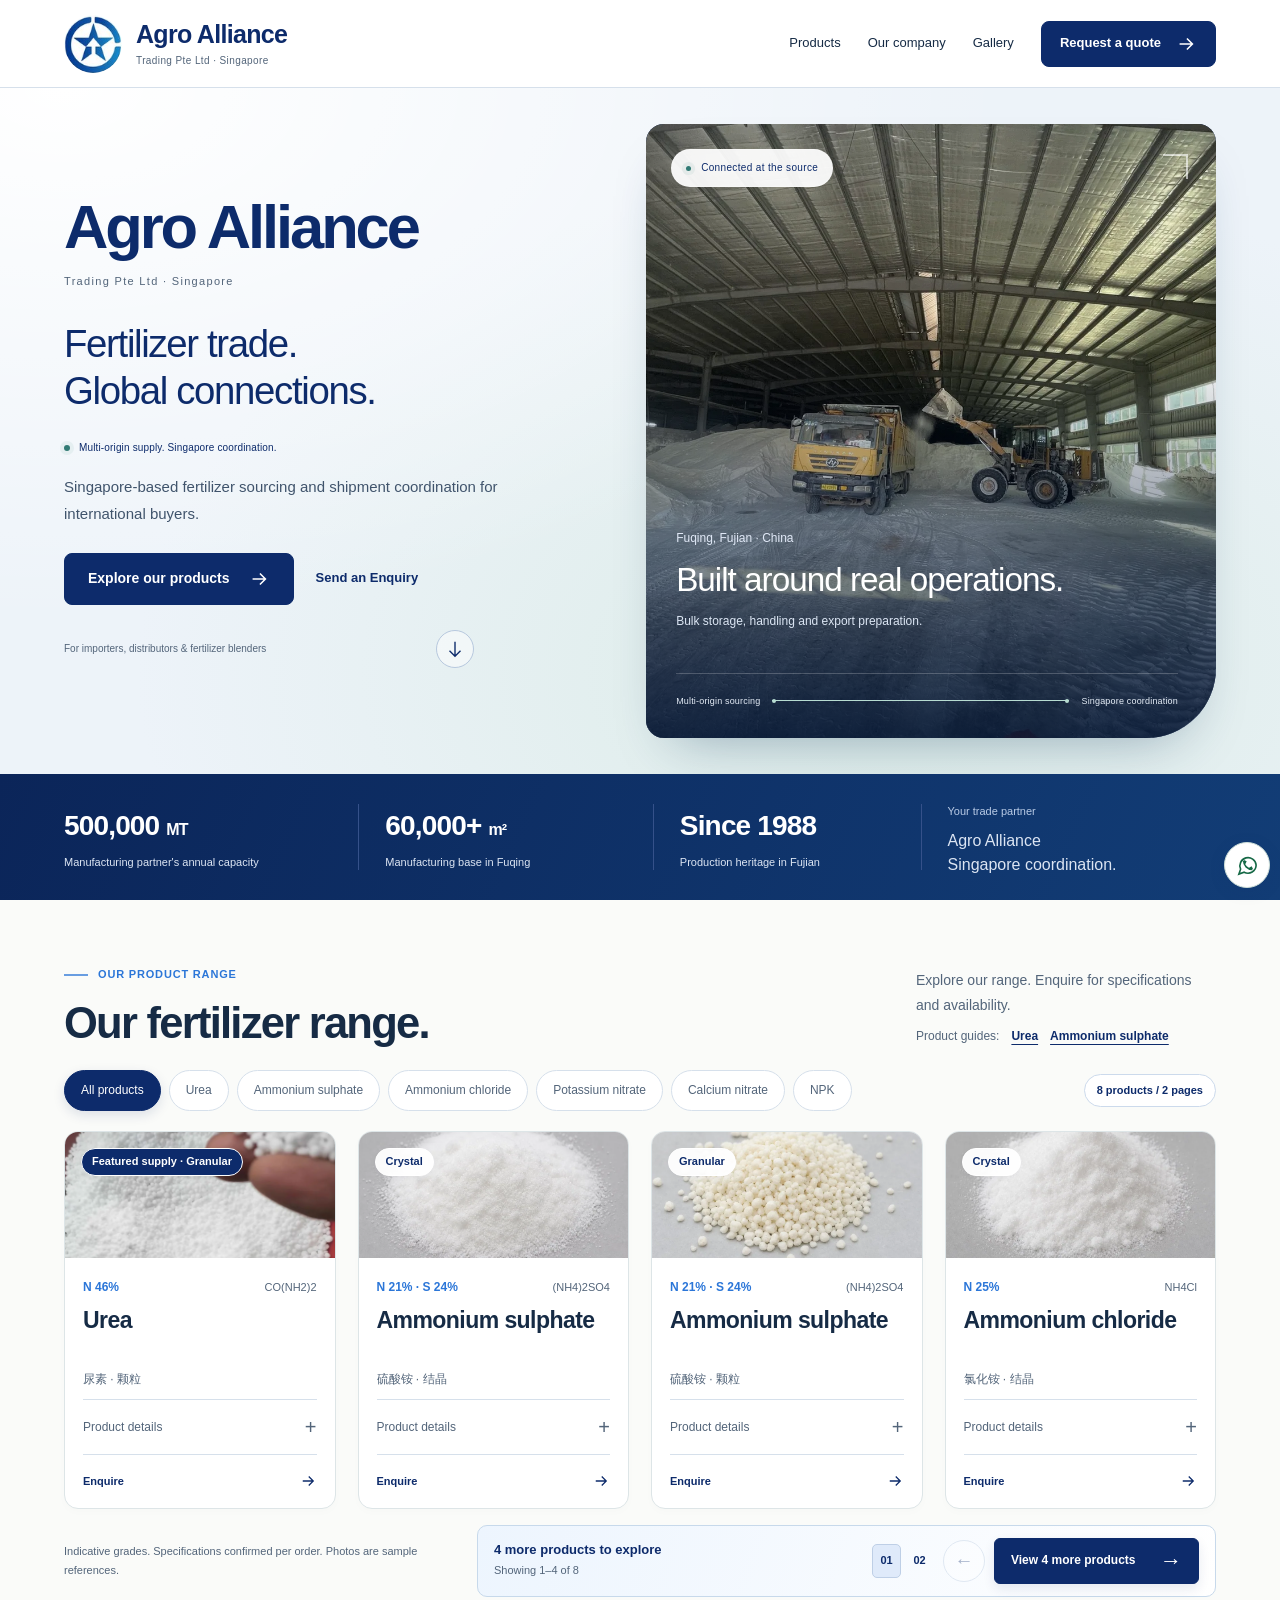
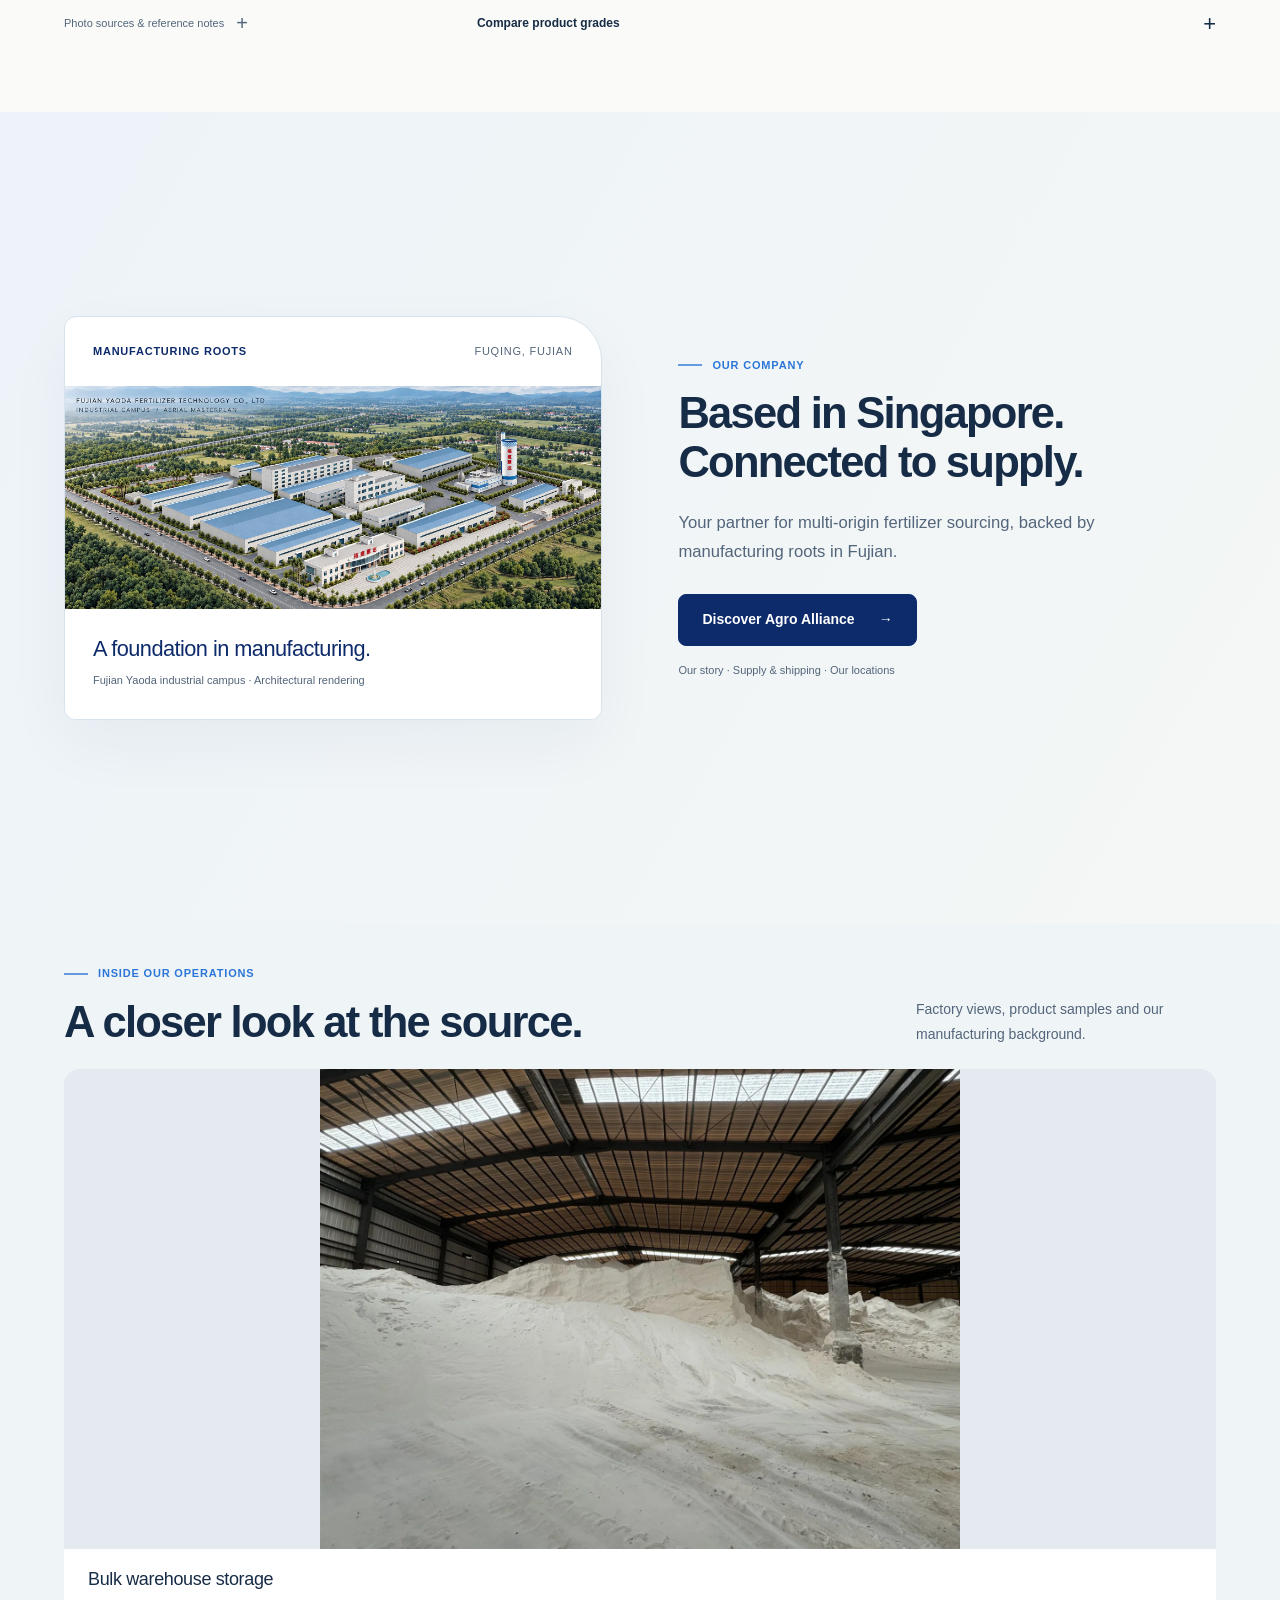
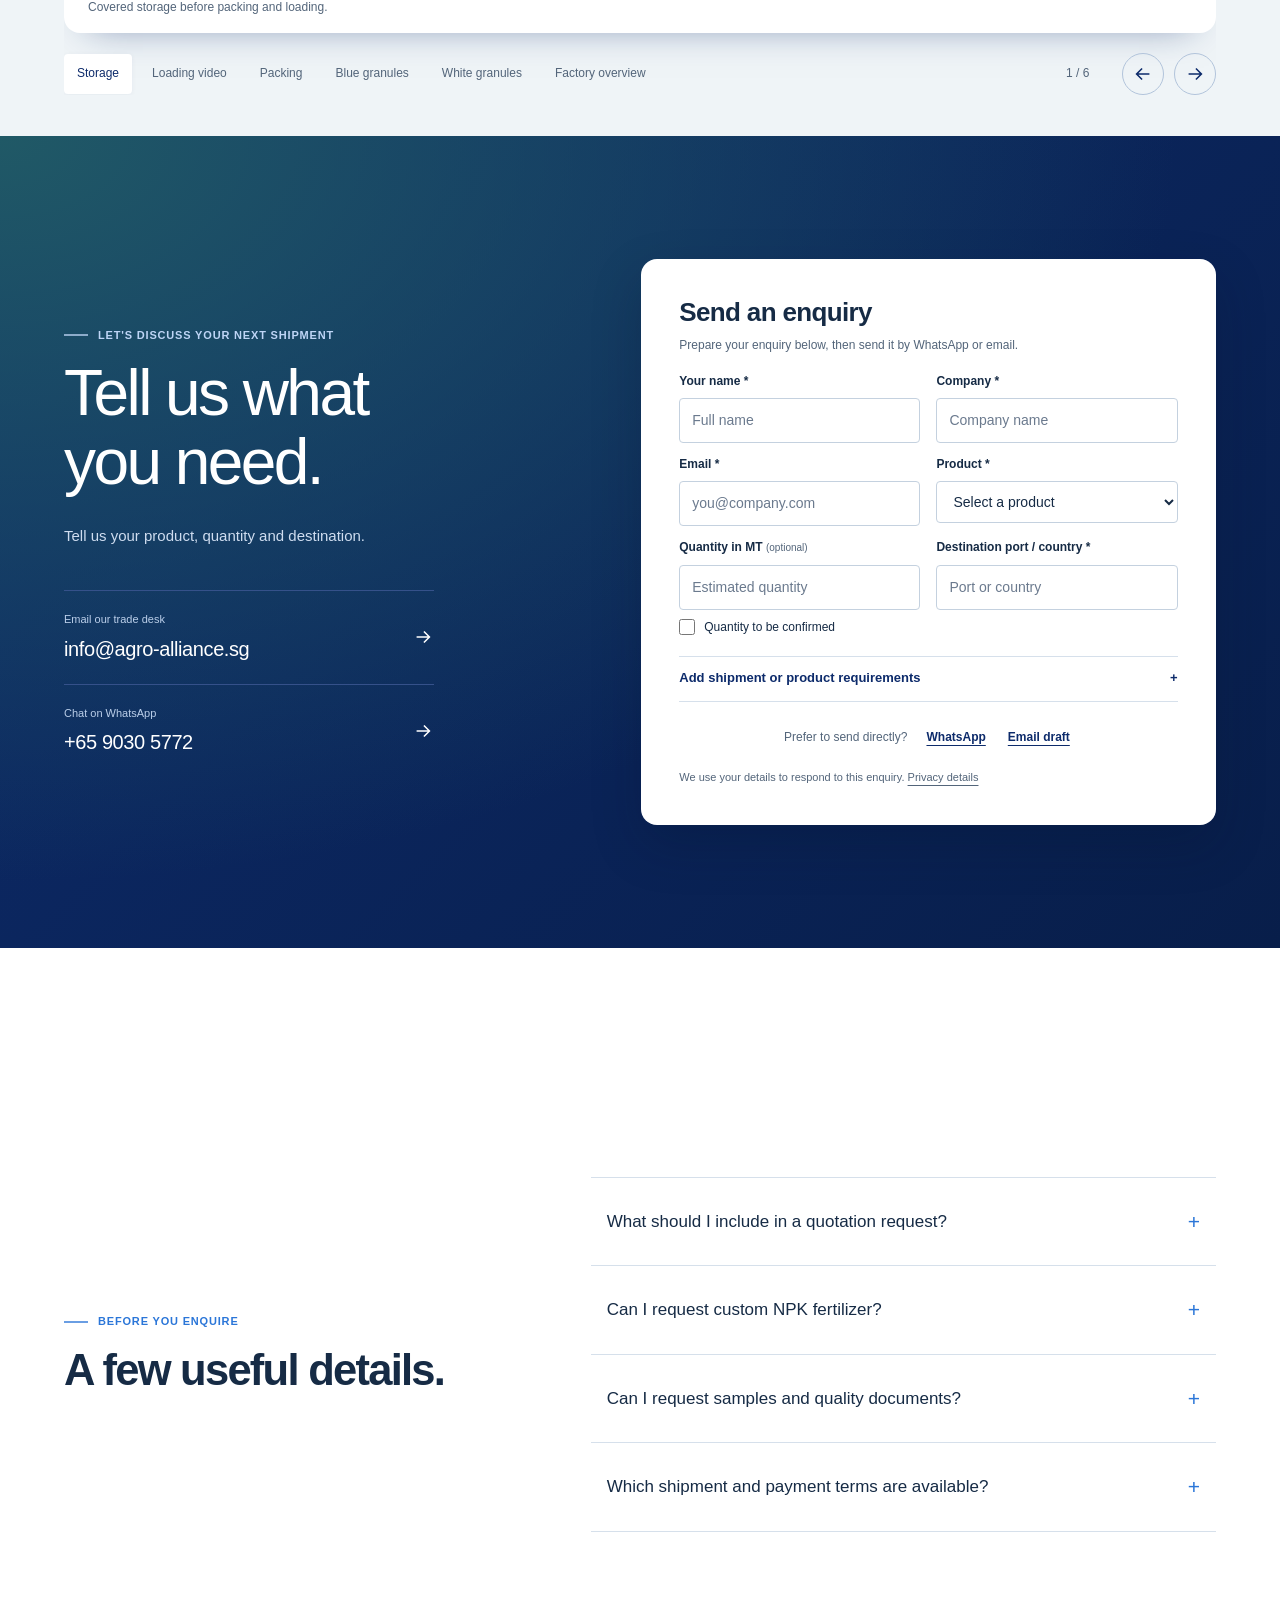
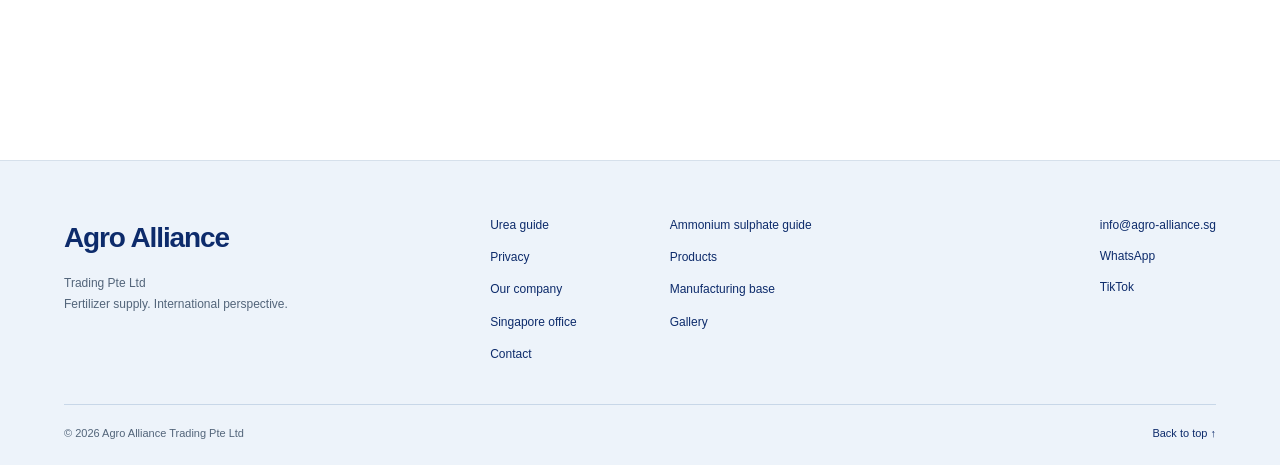
==== commit fdd220b9: "Publish approved product SEO pages and enquiry improvements — 2026-10-30 SGT Add independent urea an" ====
--- a/index.html
+++ b/index.html
@@ -1,186 +1,190 @@
-<!doctype html>
-<html lang="en">
-<head>
-<meta charset="utf-8">
-<meta name="viewport" content="width=device-width,initial-scale=1">
-<title>Agro Alliance | International Fertilizer Trade</title>
-<meta name="description" content="Singapore-based fertilizer trade: urea, ammonium sulphate, ammonium chloride, potassium nitrate, calcium nitrate and NPK. Multi-origin sourcing.">
-<meta name="theme-color" content="#0d2b6b">
-<link rel="canonical" href="https://agro-alliance.sg/">
-<link rel="icon" href="assets/favicon-96.png" type="image/png" sizes="96x96">
-<meta property="og:type" content="website">
-<meta property="og:site_name" content="Agro Alliance">
-<meta property="og:url" content="https://agro-alliance.sg/">
-<meta property="og:title" content="Agro Alliance | International Fertilizer Trade">
-<meta property="og:description" content="Singapore-based fertilizer trade: urea, ammonium sulphate, ammonium chloride, potassium nitrate, calcium nitrate and NPK. Multi-origin sourcing.">
-<meta property="og:image" content="https://agro-alliance.sg/assets/optimized/warehouse-loader-truck.webp">
-<meta property="og:image:alt" content="Fertilizer warehouse and loading operations in Fujian">
-<meta property="og:locale" content="en_SG">
-<meta name="twitter:card" content="summary_large_image">
-<link rel="stylesheet" href="assets/site.css?v=20261026-assets-preview">
-<link rel="preload" as="image" href="assets/optimized/warehouse-loader-truck.webp" fetchpriority="high">
-<script type="application/ld+json">{"@context":"https://schema.org","@graph":[{"@type":"WebSite","@id":"https://agro-alliance.sg/#website","name":"Agro Alliance","alternateName":["Agro Alliance Trading","Agro Alliance Trading Pte Ltd"],"url":"https://agro-alliance.sg/","inLanguage":"en","publisher":{"@id":"https://agro-alliance.sg/#organization"}},{"@type":"Organization","name":"Agro Alliance","url":"https://agro-alliance.sg/","logo":{"@type":"ImageObject","url":"https://agro-alliance.sg/assets/brand-logo.jpg","contentUrl":"https://agro-alliance.sg/assets/brand-logo.jpg","width":200,"height":200},"email":"info@agro-alliance.sg","telephone":"+65-9030-5772","address":{"@type":"PostalAddress","streetAddress":"61 Woodlands Industrial Park E9, #02-16 E9 Premium","postalCode":"757047","addressLocality":"Singapore","addressCountry":"SG"},"sameAs":["https://www.tiktok.com/@agro_alliance"],"@id":"https://agro-alliance.sg/#organization","legalName":"Agro Alliance Trading Pte Ltd","alternateName":"Agro Alliance Trading"}]}</script>
-<script src="assets/site.js?v=20261026-assets-preview" defer></script>
-<noscript><style>#quote-form,.menu-toggle,.filters,.gallery-controls{display:none}.site-header{height:auto}.site-header nav{display:flex;position:static;box-shadow:none;flex-wrap:wrap}.nav-wrap{flex-wrap:wrap;padding-block:16px}.gallery-stage{height:auto}.gallery-slide,.gallery-slide[hidden]{display:block!important;height:360px;margin-bottom:20px}</style></noscript>
-</head>
-<body class="home-page">
-<a class="skip-link" href="#main">Skip to content</a>
-<header class="site-header">
-  <span class="reading-progress" aria-hidden="true"></span>
-  <div class="nav-wrap container">
-    <a class="brand" href="#top" aria-label="Agro Alliance home"><span class="brand-symbol"><img src="assets/brand-logo.jpg" width="200" height="200" alt=""></span><span><strong>Agro Alliance</strong><small>Trading Pte Ltd · Singapore</small></span></a>
-    <button class="menu-toggle" type="button" aria-expanded="false" aria-controls="main-nav"><span>Menu</span><svg viewBox="0 0 24 24" fill="none" stroke="currentColor" stroke-width="1.8" aria-hidden="true"><path d="M4 7h16M4 12h16M4 17h16"/></svg></button>
-    <nav id="main-nav" aria-label="Main navigation">
-      <a href="#products">Products</a><a href="company.html">Our company</a><a href="#gallery">Gallery</a><a class="button button-small" href="#contact">Request a quote <svg viewBox="0 0 24 24" fill="none" stroke="currentColor" stroke-width="1.7" aria-hidden="true"><path d="M5 12h14M13 6l6 6-6 6"/></svg></a>
-    </nav>
-  </div>
-</header>
-<main id="main">
-<div class="home-opening">
-<section class="hero" id="top" aria-labelledby="hero-heading">
-  <div class="hero-inner container">
-    <div class="hero-copy">
-      <div class="hero-identity">
-        <div><h1 id="hero-heading">Agro Alliance</h1><p class="hero-legal-name">Trading Pte Ltd &middot; Singapore</p></div>
-      </div>
-      <p class="hero-slogan">Fertilizer trade.<br>Global connections.</p>
-      <p class="hero-intro"><span class="signal-dot" aria-hidden="true"></span>Multi-origin supply. Singapore coordination.</p>
-      <p class="hero-description">Singapore-based fertilizer sourcing and shipment coordination for international buyers.</p>
-      <div class="hero-actions"><a class="button" href="#products">Explore our products <svg viewBox="0 0 24 24" fill="none" stroke="currentColor" stroke-width="1.7" aria-hidden="true"><path d="M5 12h14M13 6l6 6-6 6"/></svg></a><a class="text-link" href="#contact">Send an Enquiry</a></div>
-      <div class="hero-bottom"><span>For importers, distributors & fertilizer blenders</span><a href="company.html" aria-label="Discover Agro Alliance"><svg viewBox="0 0 24 24" fill="none" stroke="currentColor" stroke-width="1.5" aria-hidden="true"><path d="M12 4v16m-6-6 6 6 6-6"/></svg></a></div>
-    </div>
-    <figure class="hero-photo">
-      <div class="hero-photo-tag"><span class="signal-dot" aria-hidden="true"></span>Connected at the source</div>
-      <img src="assets/optimized/warehouse-loader-truck.webp" alt="Loader and truck handling bulk fertilizer inside our Fujian warehouse" width="1200" height="900" fetchpriority="high">
-      <figcaption><span class="photo-location">Fuqing, Fujian · China</span><strong>Built around real operations.</strong><span>Bulk storage, handling and export preparation.</span></figcaption>
-      <span class="photo-corner" aria-hidden="true"></span>
-      <div class="trade-route" aria-hidden="true"><span>Multi-origin sourcing</span><span class="route-line"></span><span>Singapore coordination</span></div>
-    </figure>
-  </div>
-</section>
-<div class="proof-strip">
-  <div class="container proof-grid">
-    <div><strong>500,000 <span>MT</span></strong><p>Manufacturing partner's annual capacity</p></div>
-    <div><strong>60,000+ <span>m²</span></strong><p>Manufacturing base in Fuqing</p></div>
-    <div><strong>Since 1988</strong><p>Production heritage in Fujian</p></div>
-    <div class="proof-note"><span class="small-label">Your trade partner</span><p>Agro Alliance<br> Singapore coordination.</p></div>
-  </div>
-</div>
-
-</div>
-
-<section class="section products-section" id="products" aria-labelledby="products-title">
-<div class="container">
-  <div class="section-heading"><div><p class="section-label">Our product range</p><h2 id="products-title">Our fertilizer range.</h2></div><p>Explore our range. Enquire for specifications and availability.</p></div>
-  <div class="product-toolbar"><div class="filters" role="group" aria-label="Filter products">
-    <button type="button" data-filter="all" aria-pressed="true">All products</button><button type="button" data-filter="urea" aria-pressed="false">Urea</button><button type="button" data-filter="sulphate" aria-pressed="false">Ammonium sulphate</button><button type="button" data-filter="chloride" aria-pressed="false">Ammonium chloride</button><button type="button" data-filter="potassium-nitrate" aria-pressed="false">Potassium nitrate</button><button type="button" data-filter="calcium-nitrate" aria-pressed="false">Calcium nitrate</button><button type="button" data-filter="other" aria-pressed="false">NPK</button>
-  </div><span id="product-count" role="status" aria-live="polite">8 products</span></div>
-  <div class="product-grid" id="product-grid">
-<article class="product-card product-card-featured" data-family="urea" id="urea">
-    <div class="product-image"><img src="assets/optimized/avif-converted-sample.webp" alt="Granular Urea sample" width="720" height="540" loading="lazy" decoding="async"><span class="form-badge">Featured supply · Granular</span></div>
-    <div class="product-body"><p class="product-grade">N 46%<span>CO(NH2)2</span></p><h3>Urea</h3><p class="product-cn" lang="zh">尿素 · 颗粒</p><details class="product-details"><summary>Product details<span aria-hidden="true">+</span></summary><p class="product-description">A concentrated nitrogen fertilizer and a current supply focus. Enquire about available export allocation, order quantities and shipment windows.</p></details><a class="product-enquire" href="#contact" data-product="Urea (Granular)">Enquire <svg viewBox="0 0 24 24" fill="none" stroke="currentColor" stroke-width="1.7" aria-hidden="true"><path d="M5 12h14M13 6l6 6-6 6"/></svg></a></div>
-  </article>
-  <article class="product-card" data-family="sulphate" id="as-crystal">
-    <div class="product-image"><img src="assets/optimized/ammonium-sulphate-crystal-standard.webp" alt="Crystal Ammonium sulphate sample" width="720" height="540" loading="lazy" decoding="async"><span class="form-badge">Crystal</span></div>
-    <div class="product-body"><p class="product-grade">N 21% · S 24%<span>(NH4)2SO4</span></p><h3>Ammonium sulphate</h3><p class="product-cn" lang="zh">硫酸铵 · 结晶</p><details class="product-details"><summary>Product details<span aria-hidden="true">+</span></summary><p class="product-description">A crystalline source of nitrogen and sulphur for fertilizer formulation and agricultural use.</p></details><a class="product-enquire" href="#contact" data-product="Ammonium Sulphate (Crystal)">Enquire <svg viewBox="0 0 24 24" fill="none" stroke="currentColor" stroke-width="1.7" aria-hidden="true"><path d="M5 12h14M13 6l6 6-6 6"/></svg></a></div>
-  </article>
-<article class="product-card" data-family="sulphate" id="as-granular">
-    <div class="product-image"><img src="assets/optimized/ammonium-sulphate-granular-standard.webp" alt="Granular Ammonium sulphate sample" width="720" height="540" loading="lazy" decoding="async"><span class="form-badge">Granular</span></div>
-    <div class="product-body"><p class="product-grade">N 21% · S 24%<span>(NH4)2SO4</span></p><h3>Ammonium sulphate</h3><p class="product-cn" lang="zh">硫酸铵 · 颗粒</p><details class="product-details"><summary>Product details<span aria-hidden="true">+</span></summary><p class="product-description">Granular nitrogen and sulphur for blending, handling and mechanical field application.</p></details><a class="product-enquire" href="#contact" data-product="Ammonium Sulphate (Granular)">Enquire <svg viewBox="0 0 24 24" fill="none" stroke="currentColor" stroke-width="1.7" aria-hidden="true"><path d="M5 12h14M13 6l6 6-6 6"/></svg></a></div>
-  </article>
-<article class="product-card" data-family="chloride" id="ac-crystal">
-    <div class="product-image"><img src="assets/optimized/ammonium-chloride-crystal-standard.webp" alt="Crystal Ammonium chloride sample" width="720" height="540" loading="lazy" decoding="async"><span class="form-badge">Crystal</span></div>
-    <div class="product-body"><p class="product-grade">N 25%<span>NH4Cl</span></p><h3>Ammonium chloride</h3><p class="product-cn" lang="zh">氯化铵 · 结晶</p><details class="product-details"><summary>Product details<span aria-hidden="true">+</span></summary><p class="product-description">Fine crystalline ammonium chloride for buyers requiring a soluble input for fertilizer formulation.</p></details><a class="product-enquire" href="#contact" data-product="Ammonium Chloride (Crystal)">Enquire <svg viewBox="0 0 24 24" fill="none" stroke="currentColor" stroke-width="1.7" aria-hidden="true"><path d="M5 12h14M13 6l6 6-6 6"/></svg></a></div>
-  </article>
-<article class="product-card" data-family="chloride" id="ac-granular">
-    <div class="product-image"><img src="assets/optimized/ammonium-chloride-granular-standard.webp" alt="Granular Ammonium chloride sample" width="720" height="540" loading="lazy" decoding="async"><span class="form-badge">Granular</span></div>
-    <div class="product-body"><p class="product-grade">N 25%<span>NH4Cl</span></p><h3>Ammonium chloride</h3><p class="product-cn" lang="zh">氯化铵 · 颗粒</p><details class="product-details"><summary>Product details<span aria-hidden="true">+</span></summary><p class="product-description">A granular nitrogen input for fertilizer blends and applications suited to chloride-based nutrition.</p></details><a class="product-enquire" href="#contact" data-product="Ammonium Chloride (Granular)">Enquire <svg viewBox="0 0 24 24" fill="none" stroke="currentColor" stroke-width="1.7" aria-hidden="true"><path d="M5 12h14M13 6l6 6-6 6"/></svg></a></div>
-  </article>
-
-
-<article class="product-card" data-family="other" id="npk">
-    <div class="product-image"><img src="assets/optimized/compound-yellow-granules.webp" alt="Custom granular NPK fertilizer sample" width="720" height="540" loading="lazy" decoding="async"><span class="form-badge">Custom granular</span></div>
-    <div class="product-body"><p class="product-grade">Custom ratio<span>N + P + K</span></p><h3>NPK fertilizer</h3><p class="product-cn" lang="zh">复合肥 · 定制配方</p><details class="product-details"><summary>Product details<span aria-hidden="true">+</span></summary><p class="product-description">Discuss nutrient ratios, granule size, colour and packaging for your market's requirements.</p></details><a class="product-enquire" href="#contact" data-product="NPK Compound (Custom Ratio)">Enquire <svg viewBox="0 0 24 24" fill="none" stroke="currentColor" stroke-width="1.7" aria-hidden="true"><path d="M5 12h14M13 6l6 6-6 6"/></svg></a></div>
-  </article>
-<article class="product-card" data-family="potassium-nitrate" id="potassium-nitrate">
-    <div class="product-image"><img src="assets/optimized/potassium-nitrate-reference.jpg" alt="Potassium nitrate reference sample on a watch glass; not a supplied product photograph" width="640" height="373" loading="lazy" decoding="async"><span class="form-badge">Reference image</span></div>
-    <div class="product-body"><p class="product-grade">Specification on enquiry</p><h3>Potassium nitrate</h3><p class="product-cn" lang="zh">硝酸钾</p><details class="product-details"><summary>Product details<span aria-hidden="true">+</span></summary><p class="product-description">Enquire about potassium nitrate for your market. Share the required grade, quantity and packaging for sourcing and shipment options.</p></details><a class="product-enquire" href="#contact" data-product="Potassium Nitrate">Enquire <svg viewBox="0 0 24 24" fill="none" stroke="currentColor" stroke-width="1.7" aria-hidden="true"><path d="M5 12h14M13 6l6 6-6 6"/></svg></a></div>
-  </article>
-<article class="product-card" data-family="calcium-nitrate" id="calcium-nitrate">
-    <div class="product-image"><img src="assets/optimized/calcium-nitrate-reference.jpg" alt="Calcium nitrate reference sample on a watch glass; not a supplied product photograph" width="640" height="362" loading="lazy" decoding="async"><span class="form-badge">Reference image</span></div>
-    <div class="product-body"><p class="product-grade">Specification on enquiry</p><h3>Calcium nitrate</h3><p class="product-cn" lang="zh">硝酸钙</p><details class="product-details"><summary>Product details<span aria-hidden="true">+</span></summary><p class="product-description">Discuss calcium nitrate sourcing for your requirements. Product form, specification and supporting documents are confirmed for each enquiry.</p></details><a class="product-enquire" href="#contact" data-product="Calcium Nitrate">Enquire <svg viewBox="0 0 24 24" fill="none" stroke="currentColor" stroke-width="1.7" aria-hidden="true"><path d="M5 12h14M13 6l6 6-6 6"/></svg></a></div>
-  </article>
-
-  </div>
-<div class="product-support">
-<div class="product-pagination" hidden aria-label="Product pages">
-  <div class="product-page-copy"><strong id="product-page-heading">More products to explore</strong><span id="product-page-status" role="status" aria-live="polite"></span></div>
-  <div class="product-page-actions"><div id="product-page-links" class="product-page-links" role="group" aria-label="Choose product page"></div><button type="button" id="products-prev" aria-label="Previous products" aria-controls="product-grid"><span aria-hidden="true">&larr;</span></button><button type="button" id="products-next" aria-controls="product-grid"><span class="product-next-label">View more products</span><span class="product-next-arrow" aria-hidden="true">&rarr;</span></button></div>
-</div>
-  <p class="product-note">Indicative grades. Specifications confirmed per order. Photos are sample references.</p>
-  <details class="image-credits"><summary>Photo sources &amp; reference notes<span aria-hidden="true">+</span></summary><p class="product-note photo-credits">Potassium nitrate and calcium nitrate photographs: Ondřej Mangl / Wikimedia Commons, public domain. <a href="https://commons.wikimedia.org/wiki/File:Dusi%C4%8Dnan_draseln%C3%BD.JPG" target="_blank" rel="noopener noreferrer">Potassium nitrate source</a> &middot; <a href="https://commons.wikimedia.org/wiki/File:Dusi%C4%8Dnan_v%C3%A1penat%C3%BD.JPG" target="_blank" rel="noopener noreferrer">Calcium nitrate source</a>. Reference samples only; supplied appearance and grade are confirmed per order.</p></details>
-  <details class="compare-products"><summary>Compare product grades<span aria-hidden="true">+</span></summary><div class="table-scroll" tabindex="0" role="region" aria-label="Product grade comparison"><table><caption class="sr-only">Indicative fertilizer grades</caption><thead><tr><th scope="col">Product</th><th scope="col">Form</th><th scope="col">Nitrogen</th><th scope="col">Other nutrients / formulation</th></tr></thead><tbody><tr><th scope="row">Ammonium sulphate</th><td>Crystal / granular</td><td>21%</td><td>S 24%</td></tr><tr><th scope="row">Ammonium chloride</th><td>Crystal / granular</td><td>25%</td><td>Confirm agreed specification</td></tr><tr><th scope="row">Urea</th><td>Granular</td><td>46%</td><td>Confirm agreed specification</td></tr><tr><th scope="row">Potassium nitrate</th><td>On enquiry</td><td>Confirm specification</td><td>Confirm specification</td></tr><tr><th scope="row">Calcium nitrate</th><td>On enquiry</td><td>Confirm specification</td><td>Confirm specification</td></tr><tr><th scope="row">NPK fertilizer</th><td>Custom granular</td><td>As agreed</td><td>Custom N:P:K ratio</td></tr></tbody></table></div></details>
-</div>
-</div>
-</section>
-
-<section class="section about-section" id="about" aria-labelledby="about-title"><div class="container about-grid">
-<figure class="about-visual about-campus"><div class="campus-topline"><span>Manufacturing roots</span><span>Fuqing, Fujian</span></div><img src="assets/optimized/fuqing-campus-render.webp" alt="Architectural rendering of the Fujian Yaoda fertilizer manufacturing campus" width="1944" height="809" loading="lazy" decoding="async"><figcaption><strong>A foundation in manufacturing.</strong><span>Fujian Yaoda industrial campus &middot; Architectural rendering</span></figcaption></figure>
-<div class="about-copy"><p class="section-label">Our company</p><h2 id="about-title">Based in Singapore.<br>Connected to supply.</h2><p class="about-summary">Your partner for multi-origin fertilizer sourcing, backed by manufacturing roots in Fujian.</p><a class="button company-entry" href="company.html">Discover Agro Alliance <span aria-hidden="true">&rarr;</span></a><p class="company-entry-note">Our story &middot; Supply &amp; shipping &middot; Our locations</p></div>
-</div></section>
-
-<section class="section gallery-section" id="gallery" aria-labelledby="gallery-title">
-<div class="container">
-  <div class="section-heading"><div><p class="section-label">Inside our operations</p><h2 id="gallery-title">A closer look at the source.</h2></div><p>Factory views, product samples and our manufacturing background.</p></div>
-  <div class="gallery" role="region" aria-roledescription="carousel" aria-label="Factory and product gallery">
-    <div class="gallery-stage">
-      <figure class="gallery-slide" id="gallery-1"><img src="assets/optimized/warehouse-bulk-storage.webp" alt="Bulk fertilizer stored inside a covered warehouse" width="1200" height="800" loading="lazy"><figcaption><strong>Bulk warehouse storage</strong><span>Covered storage before packing and loading.</span></figcaption></figure>
-      <figure class="gallery-slide" id="gallery-2" hidden><video controls playsinline preload="none" poster="assets/optimized/warehouse-loader-truck.webp" aria-label="Warehouse loading operation"><source src="assets/media/warehouse-loading-video.mov">Your browser cannot play this video.</video><figcaption><strong>Warehouse loading</strong><span>On-site handling and loading activity. <a href="assets/media/warehouse-loading-video.mov">Open original video</a></span></figcaption></figure>
-      <figure class="gallery-slide gallery-packing" id="gallery-3" hidden><div class="packing-photos"><img src="assets/optimized/bulk-bags-ammonium-sulphate.webp" alt="Ammonium sulphate bulk bag packing, full photograph" width="1200" height="840" loading="lazy"><img src="assets/optimized/ammonium-sulphate-bulk-bags.webp" alt="Stacked bulk bags labelled granular ammonium sulphate, supplied company photograph" width="1536" height="2048" loading="lazy"></div><figcaption><strong>Bulk bag packing</strong><span>Granular ammonium sulphate &middot; Packing and storage photographs.</span></figcaption></figure>
-      <figure class="gallery-slide" id="gallery-4" hidden><img src="assets/optimized/compound-blue-granules-hand.webp" alt="Blue compound fertilizer granules held for sample inspection" width="1200" height="800" loading="lazy"><figcaption><strong>Sample inspection</strong><span>Checking colour, texture and particle appearance.</span></figcaption></figure>
-      <figure class="gallery-slide" id="gallery-5" hidden><img src="assets/optimized/white-granules-hand.webp" alt="White fertilizer granules held in a hand" width="1200" height="800" loading="lazy"><figcaption><strong>Granular product sample</strong><span>A close-up view of product size and appearance.</span></figcaption></figure>
-      <figure class="gallery-slide gallery-campus" id="gallery-6" hidden><img src="assets/optimized/fuqing-campus-render.webp" alt="Architectural rendering showing the Fujian Yaoda industrial campus" width="1944" height="809" loading="lazy"><figcaption><strong>Our manufacturing background</strong><span>Fujian Yaoda industrial campus &middot; Architectural rendering.</span></figcaption></figure>
-    </div>
-    <div class="gallery-controls"><div class="gallery-selectors" role="group" aria-label="Choose gallery item"><button type="button" data-slide="0" aria-pressed="true" aria-controls="gallery-1">Storage</button><button type="button" data-slide="1" aria-pressed="false" aria-controls="gallery-2">Loading video</button><button type="button" data-slide="2" aria-pressed="false" aria-controls="gallery-3">Packing</button><button type="button" data-slide="3" aria-pressed="false" aria-controls="gallery-4">Blue granules</button><button type="button" data-slide="4" aria-pressed="false" aria-controls="gallery-5">White granules</button><button type="button" data-slide="5" aria-pressed="false" aria-controls="gallery-6">Factory overview</button></div><div class="gallery-arrows"><span id="gallery-count" aria-live="polite" aria-atomic="true">1 / 6</span><button type="button" id="gallery-prev" aria-label="Previous gallery item"><svg viewBox="0 0 24 24" fill="none" stroke="currentColor" stroke-width="1.7" aria-hidden="true"><path d="M5 12h14M13 6l6 6-6 6"/></svg></button><button type="button" id="gallery-next" aria-label="Next gallery item"><svg viewBox="0 0 24 24" fill="none" stroke="currentColor" stroke-width="1.7" aria-hidden="true"><path d="M5 12h14M13 6l6 6-6 6"/></svg></button></div></div>
-  </div>
-</div>
-</section>
-
-<section class="section contact-section" id="contact" aria-labelledby="contact-title">
-<div class="container contact-grid">
-  <div class="contact-copy"><p class="section-label">Let's discuss your next shipment</p><h2 id="contact-title">Tell us what<br>you need.</h2><p>Tell us your product, quantity and destination.</p>
-    <div class="direct-contact"><a href="mailto:info@agro-alliance.sg"><span>Email our trade desk</span><strong>info@agro-alliance.sg</strong><svg viewBox="0 0 24 24" fill="none" stroke="currentColor" stroke-width="1.7" aria-hidden="true"><path d="M5 12h14M13 6l6 6-6 6"/></svg></a><a href="https://wa.me/6590305772" target="_blank" rel="noopener"><span>Chat on WhatsApp</span><strong>+65 9030 5772</strong><svg viewBox="0 0 24 24" fill="none" stroke="currentColor" stroke-width="1.7" aria-hidden="true"><path d="M5 12h14M13 6l6 6-6 6"/></svg></a></div>
-  </div>
-  <div class="quote-panel">
-    <form id="quote-form">
-      <h3>Prepare your enquiry</h3><p class="form-intro">Send via WhatsApp or email. * Required fields.</p>
-      <div class="form-grid"><div class="field"><label for="quote-name">Your name *</label><input id="quote-name" name="name" autocomplete="name" required maxlength="100" placeholder="Full name"></div><div class="field"><label for="quote-company">Company *</label><input id="quote-company" name="company" autocomplete="organization" required maxlength="150" placeholder="Company name"></div></div>
-      <div class="field"><label for="quote-email">Business email *</label><input id="quote-email" name="email" type="email" autocomplete="email" required maxlength="200" placeholder="you@company.com"></div>
-      <div class="field"><label for="quote-product">Product *</label><select id="quote-product" name="product" required><option value="">Select a product</option><option>Urea (Granular)</option><option>Ammonium Sulphate (Crystal)</option><option>Ammonium Sulphate (Granular)</option><option>Ammonium Chloride (Crystal)</option><option>Ammonium Chloride (Granular)</option><option>Potassium Nitrate</option><option>Calcium Nitrate</option><option>NPK Compound (Custom Ratio)</option><option>Other / Multiple Products</option></select></div>
-      <div class="form-grid"><div class="field"><label for="quote-quantity">Quantity (MT) *</label><input id="quote-quantity" name="quantity" type="number" inputmode="decimal" min="0.01" step="0.01" max="1000000" required placeholder="e.g. 100"></div><div class="field"><label for="quote-terms">Shipping terms</label><select id="quote-terms" name="terms"><option value="To be discussed">Please advise</option>FOB</option>CFR</option>CIF</option></select></div></div>
-      <div class="field"><label for="quote-destination">Destination port / country *</label><input id="quote-destination" name="destination" required maxlength="150" placeholder="e.g. Tanjung Priok, Indonesia"></div>
-      <div class="field"><label for="quote-message">Additional requirements</label><textarea id="quote-message" name="message" maxlength="1500" rows="3" placeholder="Grade, packaging, delivery timing or inspection requirements"></textarea></div>
-      <div class="form-actions"><button class="button" type="submit" name="channel" value="whatsapp">Continue to WhatsApp <svg viewBox="0 0 24 24" fill="none" stroke="currentColor" stroke-width="1.7" aria-hidden="true"><path d="M5 12h14M13 6l6 6-6 6"/></svg></button><button class="button button-outline" type="submit" name="channel" value="email">Use email</button></div>
-      <p class="form-privacy">Your enquiry is prepared on this device. It is sent only when you press Send in WhatsApp or your email app.</p>
-      <p id="form-status" class="form-status" role="status" aria-live="polite" tabindex="-1"></p>
-      <div id="enquiry-fallback" hidden><div class="fallback-actions"><a id="prepared-link" href="#contact" target="_blank" rel="noopener">Open prepared enquiry</a><button type="button" id="copy-enquiry">Copy enquiry</button></div><details><summary>View prepared message</summary><pre id="prepared-message"></pre></details></div>
-    </form>
-    <noscript><p>To enquire, email <a href="mailto:info@agro-alliance.sg">info@agro-alliance.sg</a> or <a href="https://wa.me/6590305772">chat on WhatsApp</a>. The enquiry builder requires JavaScript.</p></noscript>
-  </div>
-</div>
-</section>
-
-<section class="section faq-section" aria-labelledby="faq-title">
-<div class="container faq-grid"><div><p class="section-label">Before you enquire</p><h2 id="faq-title">A few useful details.</h2></div><div class="faq-list">
-<details><summary>What should I include in a quotation request?<span aria-hidden="true">+</span></summary><p>Include the product and grade, estimated quantity in metric tons, packaging preference, destination port and delivery timing. Add any inspection or documentation requirements so they can be included in the quotation.</p></details>
-<details><summary>Can I request custom NPK fertilizer?<span aria-hidden="true">+</span></summary><p>Yes. Share your required N:P:K ratio, granule size, colour and packaging. Availability, minimum order quantity and production lead time are confirmed after reviewing the specification.</p></details>
-<details><summary>Can I request samples and quality documents?<span aria-hidden="true">+</span></summary><p>Ask our trade desk about product samples, the current specification and Certificate of Analysis. Sample delivery and third-party inspection arrangements are agreed according to your requirements.</p></details>
-<details><summary>Which shipment and payment terms are available?<span aria-hidden="true">+</span></summary><p>FOB, CFR and CIF terms can be discussed for your destination. Payment terms, including letter-of-credit arrangements where applicable, are confirmed in the quotation and contract.</p></details>
-</div></div>
-</section>
-</main>
-<footer class="site-footer"><div class="container"><div class="footer-top"><div><a class="footer-brand" href="#top">Agro Alliance</a><p>Trading Pte Ltd<br>Fertilizer supply. International perspective.</p></div><div class="footer-nav"><a href="#products">Products</a><a href="company.html">Our company</a><a href="company.html#factory-location">Manufacturing base</a><a href="company.html#office-location">Singapore office</a><a href="#gallery">Gallery</a><a href="#contact">Contact</a></div><div class="footer-contact"><a href="mailto:info@agro-alliance.sg">info@agro-alliance.sg</a><a href="https://wa.me/6590305772" target="_blank" rel="noopener">WhatsApp</a><a href="https://www.tiktok.com/@agro_alliance" target="_blank" rel="noopener">TikTok</a></div></div><div class="footer-bottom"><span>© <span id="copyright-year">2026</span> Agro Alliance Trading Pte Ltd</span><a href="#top">Back to top ↑</a></div></div></footer>
-<a class="floating-contact" href="https://wa.me/6590305772?text=Hello%20Agro%20Alliance%2C%20I%20would%20like%20to%20enquire%20about%20fertilizer%20supply." target="_blank" rel="noopener" aria-label="Chat with Agro Alliance on WhatsApp"><svg viewBox="0 0 24 24" fill="none" stroke="currentColor" stroke-width="1.7" aria-hidden="true"><path d="M21 11.5a8.5 8.5 0 0 1-12.5 7.5L3 21l1.8-5.2A8.5 8.5 0 1 1 21 11.5Z"/><path d="M8 7c0 5 4 9 9 9M8 7l2 1-1 2m8 6-1-2-2 1"/></svg><span>WhatsApp</span></a>
-</body>
-</html>
-
+<!doctype html>
+<html lang="en">
+<head>
+<meta charset="utf-8">
+<meta name="viewport" content="width=device-width,initial-scale=1">
+<title>Agro Alliance | International Fertilizer Trade</title>
+<meta name="description" content="Singapore-based fertilizer trade: urea, ammonium sulphate, ammonium chloride, potassium nitrate, calcium nitrate and NPK. Multi-origin sourcing.">
+<meta name="theme-color" content="#0d2b6b">
+<link rel="canonical" href="https://agro-alliance.sg/">
+<link rel="icon" href="assets/favicon-96.png" type="image/png" sizes="96x96">
+<meta property="og:type" content="website">
+<meta property="og:site_name" content="Agro Alliance">
+<meta property="og:url" content="https://agro-alliance.sg/">
+<meta property="og:title" content="Agro Alliance | International Fertilizer Trade">
+<meta property="og:description" content="Singapore-based fertilizer trade: urea, ammonium sulphate, ammonium chloride, potassium nitrate, calcium nitrate and NPK. Multi-origin sourcing.">
+<meta property="og:image" content="https://agro-alliance.sg/assets/optimized/warehouse-loader-truck.webp">
+<meta property="og:image:alt" content="Fertilizer warehouse and loading operations in Fujian">
+<meta property="og:locale" content="en_SG">
+<meta name="twitter:card" content="summary_large_image">
+<link rel="stylesheet" href="assets/site.css?v=20261029-enquiry-seo">
+<link rel="preload" as="image" href="assets/optimized/warehouse-loader-truck.webp" fetchpriority="high">
+<script type="application/ld+json">{"@context":"https://schema.org","@graph":[{"@type":"WebSite","@id":"https://agro-alliance.sg/#website","name":"Agro Alliance","alternateName":["Agro Alliance Trading","Agro Alliance Trading Pte Ltd"],"url":"https://agro-alliance.sg/","inLanguage":"en","publisher":{"@id":"https://agro-alliance.sg/#organization"}},{"@type":"Organization","name":"Agro Alliance","url":"https://agro-alliance.sg/","logo":{"@type":"ImageObject","url":"https://agro-alliance.sg/assets/brand-logo.jpg","contentUrl":"https://agro-alliance.sg/assets/brand-logo.jpg","width":200,"height":200},"email":"info@agro-alliance.sg","telephone":"+65-9030-5772","address":{"@type":"PostalAddress","streetAddress":"61 Woodlands Industrial Park E9, #02-16 E9 Premium","postalCode":"757047","addressLocality":"Singapore","addressCountry":"SG"},"sameAs":["https://www.tiktok.com/@agro_alliance"],"@id":"https://agro-alliance.sg/#organization","legalName":"Agro Alliance Trading Pte Ltd","alternateName":"Agro Alliance Trading"}]}</script>
+<script src="assets/site-config.js?v=20261029-enquiry-seo" defer></script>
+<script src="assets/analytics.js?v=20261029-enquiry-seo" defer></script>
+<script src="assets/site.js?v=20261029-enquiry-seo" defer></script>
+<noscript><style>#quote-form,.menu-toggle,.filters,.gallery-controls{display:none}.site-header{height:auto}.site-header nav{display:flex;position:static;box-shadow:none;flex-wrap:wrap}.nav-wrap{flex-wrap:wrap;padding-block:16px}.gallery-stage{height:auto}.gallery-slide,.gallery-slide[hidden]{display:block!important;height:360px;margin-bottom:20px}</style></noscript>
+<link rel="stylesheet" href="assets/growth.css?v=20261029-enquiry-seo">
+<script src="assets/enquiry-core.js?v=20261029-enquiry-seo" defer></script><script src="assets/enquiry.js?v=20261029-enquiry-seo" defer></script>
+</head>
+<body class="home-page">
+<a class="skip-link" href="#main">Skip to content</a>
+<header class="site-header">
+  <span class="reading-progress" aria-hidden="true"></span>
+  <div class="nav-wrap container">
+    <a class="brand" href="#top" aria-label="Agro Alliance home"><span class="brand-symbol"><img src="assets/brand-logo.jpg" width="200" height="200" alt=""></span><span><strong>Agro Alliance</strong><small>Trading Pte Ltd · Singapore</small></span></a>
+    <button class="menu-toggle" type="button" aria-expanded="false" aria-controls="main-nav"><span>Menu</span><svg viewBox="0 0 24 24" fill="none" stroke="currentColor" stroke-width="1.8" aria-hidden="true"><path d="M4 7h16M4 12h16M4 17h16"/></svg></button>
+    <nav id="main-nav" aria-label="Main navigation">
+      <a href="#products">Products</a><a href="company.html">Our company</a><a href="#gallery">Gallery</a><a class="button button-small" href="#contact">Request a quote <svg viewBox="0 0 24 24" fill="none" stroke="currentColor" stroke-width="1.7" aria-hidden="true"><path d="M5 12h14M13 6l6 6-6 6"/></svg></a>
+    </nav>
+  </div>
+</header>
+<main id="main">
+<div class="home-opening">
+<section class="hero" id="top" aria-labelledby="hero-heading">
+  <div class="hero-inner container">
+    <div class="hero-copy">
+      <div class="hero-identity">
+        <div><h1 id="hero-heading">Agro Alliance</h1><p class="hero-legal-name">Trading Pte Ltd &middot; Singapore</p></div>
+      </div>
+      <p class="hero-slogan">Fertilizer trade.<br>Global connections.</p>
+      <p class="hero-intro"><span class="signal-dot" aria-hidden="true"></span>Multi-origin supply. Singapore coordination.</p>
+      <p class="hero-description">Singapore-based fertilizer sourcing and shipment coordination for international buyers.</p>
+      <div class="hero-actions"><a class="button" href="#products">Explore our products <svg viewBox="0 0 24 24" fill="none" stroke="currentColor" stroke-width="1.7" aria-hidden="true"><path d="M5 12h14M13 6l6 6-6 6"/></svg></a><a class="text-link" href="#contact">Send an Enquiry</a></div>
+      <div class="hero-bottom"><span>For importers, distributors & fertilizer blenders</span><a href="company.html" aria-label="Discover Agro Alliance"><svg viewBox="0 0 24 24" fill="none" stroke="currentColor" stroke-width="1.5" aria-hidden="true"><path d="M12 4v16m-6-6 6 6 6-6"/></svg></a></div>
+    </div>
+    <figure class="hero-photo">
+      <div class="hero-photo-tag"><span class="signal-dot" aria-hidden="true"></span>Connected at the source</div>
+      <img src="assets/optimized/warehouse-loader-truck.webp" alt="Loader and truck handling bulk fertilizer inside our Fujian warehouse" width="1200" height="900" fetchpriority="high">
+      <figcaption><span class="photo-location">Fuqing, Fujian · China</span><strong>Built around real operations.</strong><span>Bulk storage, handling and export preparation.</span></figcaption>
+      <span class="photo-corner" aria-hidden="true"></span>
+      <div class="trade-route" aria-hidden="true"><span>Multi-origin sourcing</span><span class="route-line"></span><span>Singapore coordination</span></div>
+    </figure>
+  </div>
+</section>
+<div class="proof-strip">
+  <div class="container proof-grid">
+    <div><strong>500,000 <span>MT</span></strong><p>Manufacturing partner's annual capacity</p></div>
+    <div><strong>60,000+ <span>m²</span></strong><p>Manufacturing base in Fuqing</p></div>
+    <div><strong>Since 1988</strong><p>Production heritage in Fujian</p></div>
+    <div class="proof-note"><span class="small-label">Your trade partner</span><p>Agro Alliance<br> Singapore coordination.</p></div>
+  </div>
+</div>
+
+</div>
+
+<section class="section products-section" id="products" aria-labelledby="products-title">
+<div class="container">
+  <div class="section-heading"><div><p class="section-label">Our product range</p><h2 id="products-title">Our fertilizer range.</h2></div><p>Explore our range. Enquire for specifications and availability.<span class="guide-links">Product guides: <a href="urea.html">Urea</a><a href="ammonium-sulphate.html">Ammonium sulphate</a></span></p></div>
+  <div class="product-toolbar"><div class="filters" role="group" aria-label="Filter products">
+    <button type="button" data-filter="all" aria-pressed="true">All products</button><button type="button" data-filter="urea" aria-pressed="false">Urea</button><button type="button" data-filter="sulphate" aria-pressed="false">Ammonium sulphate</button><button type="button" data-filter="chloride" aria-pressed="false">Ammonium chloride</button><button type="button" data-filter="potassium-nitrate" aria-pressed="false">Potassium nitrate</button><button type="button" data-filter="calcium-nitrate" aria-pressed="false">Calcium nitrate</button><button type="button" data-filter="other" aria-pressed="false">NPK</button>
+  </div><span id="product-count" role="status" aria-live="polite">8 products</span></div>
+  <div class="product-grid" id="product-grid">
+<article class="product-card product-card-featured" data-family="urea" id="urea">
+    <div class="product-image"><img src="assets/optimized/avif-converted-sample.webp" alt="Granular Urea sample" width="720" height="540" loading="lazy" decoding="async"><span class="form-badge">Featured supply · Granular</span></div>
+    <div class="product-body"><p class="product-grade">N 46%<span>CO(NH2)2</span></p><h3>Urea</h3><p class="product-cn" lang="zh">尿素 · 颗粒</p><details class="product-details"><summary>Product details<span aria-hidden="true">+</span></summary><p class="product-description">A concentrated nitrogen fertilizer and a current supply focus. Enquire about available export allocation, order quantities and shipment windows.</p><a class="product-guide-link" href="urea.html">Urea sourcing guide &rarr;</a></details><a class="product-enquire" href="#contact" data-product="Urea (Granular)">Enquire <svg viewBox="0 0 24 24" fill="none" stroke="currentColor" stroke-width="1.7" aria-hidden="true"><path d="M5 12h14M13 6l6 6-6 6"/></svg></a></div>
+  </article>
+  <article class="product-card" data-family="sulphate" id="as-crystal">
+    <div class="product-image"><img src="assets/optimized/ammonium-sulphate-crystal-standard.webp" alt="Crystal Ammonium sulphate sample" width="720" height="540" loading="lazy" decoding="async"><span class="form-badge">Crystal</span></div>
+    <div class="product-body"><p class="product-grade">N 21% · S 24%<span>(NH4)2SO4</span></p><h3>Ammonium sulphate</h3><p class="product-cn" lang="zh">硫酸铵 · 结晶</p><details class="product-details"><summary>Product details<span aria-hidden="true">+</span></summary><p class="product-description">A crystalline source of nitrogen and sulphur for fertilizer formulation and agricultural use.</p><a class="product-guide-link" href="ammonium-sulphate.html">Ammonium sulphate guide &rarr;</a></details><a class="product-enquire" href="#contact" data-product="Ammonium Sulphate (Crystal)">Enquire <svg viewBox="0 0 24 24" fill="none" stroke="currentColor" stroke-width="1.7" aria-hidden="true"><path d="M5 12h14M13 6l6 6-6 6"/></svg></a></div>
+  </article>
+<article class="product-card" data-family="sulphate" id="as-granular">
+    <div class="product-image"><img src="assets/optimized/ammonium-sulphate-granular-standard.webp" alt="Granular Ammonium sulphate sample" width="720" height="540" loading="lazy" decoding="async"><span class="form-badge">Granular</span></div>
+    <div class="product-body"><p class="product-grade">N 21% · S 24%<span>(NH4)2SO4</span></p><h3>Ammonium sulphate</h3><p class="product-cn" lang="zh">硫酸铵 · 颗粒</p><details class="product-details"><summary>Product details<span aria-hidden="true">+</span></summary><p class="product-description">Granular nitrogen and sulphur for blending, handling and mechanical field application.</p><a class="product-guide-link" href="ammonium-sulphate.html">Ammonium sulphate guide &rarr;</a></details><a class="product-enquire" href="#contact" data-product="Ammonium Sulphate (Granular)">Enquire <svg viewBox="0 0 24 24" fill="none" stroke="currentColor" stroke-width="1.7" aria-hidden="true"><path d="M5 12h14M13 6l6 6-6 6"/></svg></a></div>
+  </article>
+<article class="product-card" data-family="chloride" id="ac-crystal">
+    <div class="product-image"><img src="assets/optimized/ammonium-chloride-crystal-standard.webp" alt="Crystal Ammonium chloride sample" width="720" height="540" loading="lazy" decoding="async"><span class="form-badge">Crystal</span></div>
+    <div class="product-body"><p class="product-grade">N 25%<span>NH4Cl</span></p><h3>Ammonium chloride</h3><p class="product-cn" lang="zh">氯化铵 · 结晶</p><details class="product-details"><summary>Product details<span aria-hidden="true">+</span></summary><p class="product-description">Fine crystalline ammonium chloride for buyers requiring a soluble input for fertilizer formulation.</p></details><a class="product-enquire" href="#contact" data-product="Ammonium Chloride (Crystal)">Enquire <svg viewBox="0 0 24 24" fill="none" stroke="currentColor" stroke-width="1.7" aria-hidden="true"><path d="M5 12h14M13 6l6 6-6 6"/></svg></a></div>
+  </article>
+<article class="product-card" data-family="chloride" id="ac-granular">
+    <div class="product-image"><img src="assets/optimized/ammonium-chloride-granular-standard.webp" alt="Granular Ammonium chloride sample" width="720" height="540" loading="lazy" decoding="async"><span class="form-badge">Granular</span></div>
+    <div class="product-body"><p class="product-grade">N 25%<span>NH4Cl</span></p><h3>Ammonium chloride</h3><p class="product-cn" lang="zh">氯化铵 · 颗粒</p><details class="product-details"><summary>Product details<span aria-hidden="true">+</span></summary><p class="product-description">A granular nitrogen input for fertilizer blends and applications suited to chloride-based nutrition.</p></details><a class="product-enquire" href="#contact" data-product="Ammonium Chloride (Granular)">Enquire <svg viewBox="0 0 24 24" fill="none" stroke="currentColor" stroke-width="1.7" aria-hidden="true"><path d="M5 12h14M13 6l6 6-6 6"/></svg></a></div>
+  </article>
+
+
+<article class="product-card" data-family="other" id="npk">
+    <div class="product-image"><img src="assets/optimized/compound-yellow-granules.webp" alt="Custom granular NPK fertilizer sample" width="720" height="540" loading="lazy" decoding="async"><span class="form-badge">Custom granular</span></div>
+    <div class="product-body"><p class="product-grade">Custom ratio<span>N + P + K</span></p><h3>NPK fertilizer</h3><p class="product-cn" lang="zh">复合肥 · 定制配方</p><details class="product-details"><summary>Product details<span aria-hidden="true">+</span></summary><p class="product-description">Discuss nutrient ratios, granule size, colour and packaging for your market's requirements.</p></details><a class="product-enquire" href="#contact" data-product="NPK Compound (Custom Ratio)">Enquire <svg viewBox="0 0 24 24" fill="none" stroke="currentColor" stroke-width="1.7" aria-hidden="true"><path d="M5 12h14M13 6l6 6-6 6"/></svg></a></div>
+  </article>
+<article class="product-card" data-family="potassium-nitrate" id="potassium-nitrate">
+    <div class="product-image"><img src="assets/optimized/potassium-nitrate-reference.jpg" alt="Potassium nitrate reference sample on a watch glass; not a supplied product photograph" width="640" height="373" loading="lazy" decoding="async"><span class="form-badge">Reference image</span></div>
+    <div class="product-body"><p class="product-grade">Specification on enquiry</p><h3>Potassium nitrate</h3><p class="product-cn" lang="zh">硝酸钾</p><details class="product-details"><summary>Product details<span aria-hidden="true">+</span></summary><p class="product-description">Enquire about potassium nitrate for your market. Share the required grade, quantity and packaging for sourcing and shipment options.</p></details><a class="product-enquire" href="#contact" data-product="Potassium Nitrate">Enquire <svg viewBox="0 0 24 24" fill="none" stroke="currentColor" stroke-width="1.7" aria-hidden="true"><path d="M5 12h14M13 6l6 6-6 6"/></svg></a></div>
+  </article>
+<article class="product-card" data-family="calcium-nitrate" id="calcium-nitrate">
+    <div class="product-image"><img src="assets/optimized/calcium-nitrate-reference.jpg" alt="Calcium nitrate reference sample on a watch glass; not a supplied product photograph" width="640" height="362" loading="lazy" decoding="async"><span class="form-badge">Reference image</span></div>
+    <div class="product-body"><p class="product-grade">Specification on enquiry</p><h3>Calcium nitrate</h3><p class="product-cn" lang="zh">硝酸钙</p><details class="product-details"><summary>Product details<span aria-hidden="true">+</span></summary><p class="product-description">Discuss calcium nitrate sourcing for your requirements. Product form, specification and supporting documents are confirmed for each enquiry.</p></details><a class="product-enquire" href="#contact" data-product="Calcium Nitrate">Enquire <svg viewBox="0 0 24 24" fill="none" stroke="currentColor" stroke-width="1.7" aria-hidden="true"><path d="M5 12h14M13 6l6 6-6 6"/></svg></a></div>
+  </article>
+
+  </div>
+<div class="product-support">
+<div class="product-pagination" hidden aria-label="Product pages">
+  <div class="product-page-copy"><strong id="product-page-heading">More products to explore</strong><span id="product-page-status" role="status" aria-live="polite"></span></div>
+  <div class="product-page-actions"><div id="product-page-links" class="product-page-links" role="group" aria-label="Choose product page"></div><button type="button" id="products-prev" aria-label="Previous products" aria-controls="product-grid"><span aria-hidden="true">&larr;</span></button><button type="button" id="products-next" aria-controls="product-grid"><span class="product-next-label">View more products</span><span class="product-next-arrow" aria-hidden="true">&rarr;</span></button></div>
+</div>
+  <p class="product-note">Indicative grades. Specifications confirmed per order. Photos are sample references.</p>
+  <details class="image-credits"><summary>Photo sources &amp; reference notes<span aria-hidden="true">+</span></summary><p class="product-note photo-credits">Potassium nitrate and calcium nitrate photographs: Ondřej Mangl / Wikimedia Commons, public domain. <a href="https://commons.wikimedia.org/wiki/File:Dusi%C4%8Dnan_draseln%C3%BD.JPG" target="_blank" rel="noopener noreferrer">Potassium nitrate source</a> &middot; <a href="https://commons.wikimedia.org/wiki/File:Dusi%C4%8Dnan_v%C3%A1penat%C3%BD.JPG" target="_blank" rel="noopener noreferrer">Calcium nitrate source</a>. Reference samples only; supplied appearance and grade are confirmed per order.</p></details>
+  <details class="compare-products"><summary>Compare product grades<span aria-hidden="true">+</span></summary><div class="table-scroll" tabindex="0" role="region" aria-label="Product grade comparison"><table><caption class="sr-only">Indicative fertilizer grades</caption><thead><tr><th scope="col">Product</th><th scope="col">Form</th><th scope="col">Nitrogen</th><th scope="col">Other nutrients / formulation</th></tr></thead><tbody><tr><th scope="row">Ammonium sulphate</th><td>Crystal / granular</td><td>21%</td><td>S 24%</td></tr><tr><th scope="row">Ammonium chloride</th><td>Crystal / granular</td><td>25%</td><td>Confirm agreed specification</td></tr><tr><th scope="row">Urea</th><td>Granular</td><td>46%</td><td>Confirm agreed specification</td></tr><tr><th scope="row">Potassium nitrate</th><td>On enquiry</td><td>Confirm specification</td><td>Confirm specification</td></tr><tr><th scope="row">Calcium nitrate</th><td>On enquiry</td><td>Confirm specification</td><td>Confirm specification</td></tr><tr><th scope="row">NPK fertilizer</th><td>Custom granular</td><td>As agreed</td><td>Custom N:P:K ratio</td></tr></tbody></table></div></details>
+</div>
+</div>
+</section>
+
+<section class="section about-section" id="about" aria-labelledby="about-title"><div class="container about-grid">
+<figure class="about-visual about-campus"><div class="campus-topline"><span>Manufacturing roots</span><span>Fuqing, Fujian</span></div><img src="assets/optimized/fuqing-campus-render.webp" alt="Architectural rendering of the Fujian Yaoda fertilizer manufacturing campus" width="1944" height="809" loading="lazy" decoding="async"><figcaption><strong>A foundation in manufacturing.</strong><span>Fujian Yaoda industrial campus &middot; Architectural rendering</span></figcaption></figure>
+<div class="about-copy"><p class="section-label">Our company</p><h2 id="about-title">Based in Singapore.<br>Connected to supply.</h2><p class="about-summary">Your partner for multi-origin fertilizer sourcing, backed by manufacturing roots in Fujian.</p><a class="button company-entry" href="company.html">Discover Agro Alliance <span aria-hidden="true">&rarr;</span></a><p class="company-entry-note">Our story &middot; Supply &amp; shipping &middot; Our locations</p></div>
+</div></section>
+
+<section class="section gallery-section" id="gallery" aria-labelledby="gallery-title">
+<div class="container">
+  <div class="section-heading"><div><p class="section-label">Inside our operations</p><h2 id="gallery-title">A closer look at the source.</h2></div><p>Factory views, product samples and our manufacturing background.</p></div>
+  <div class="gallery" role="region" aria-roledescription="carousel" aria-label="Factory and product gallery">
+    <div class="gallery-stage">
+      <figure class="gallery-slide" id="gallery-1"><img src="assets/optimized/warehouse-bulk-storage.webp" alt="Bulk fertilizer stored inside a covered warehouse" width="1200" height="800" loading="lazy"><figcaption><strong>Bulk warehouse storage</strong><span>Covered storage before packing and loading.</span></figcaption></figure>
+      <figure class="gallery-slide" id="gallery-2" hidden><video controls playsinline preload="none" poster="assets/optimized/warehouse-loader-truck.webp" aria-label="Warehouse loading operation"><source src="assets/media/warehouse-loading-video.mov">Your browser cannot play this video.</video><figcaption><strong>Warehouse loading</strong><span>On-site handling and loading activity. <a href="assets/media/warehouse-loading-video.mov">Open original video</a></span></figcaption></figure>
+      <figure class="gallery-slide gallery-packing" id="gallery-3" hidden><div class="packing-photos"><img src="assets/optimized/bulk-bags-ammonium-sulphate.webp" alt="Ammonium sulphate bulk bag packing, full photograph" width="1200" height="840" loading="lazy"><img src="assets/optimized/ammonium-sulphate-bulk-bags.webp" alt="Stacked bulk bags labelled granular ammonium sulphate, supplied company photograph" width="1536" height="2048" loading="lazy"></div><figcaption><strong>Bulk bag packing</strong><span>Granular ammonium sulphate &middot; Packing and storage photographs.</span></figcaption></figure>
+      <figure class="gallery-slide" id="gallery-4" hidden><img src="assets/optimized/compound-blue-granules-hand.webp" alt="Blue compound fertilizer granules held for sample inspection" width="1200" height="800" loading="lazy"><figcaption><strong>Sample inspection</strong><span>Checking colour, texture and particle appearance.</span></figcaption></figure>
+      <figure class="gallery-slide" id="gallery-5" hidden><img src="assets/optimized/white-granules-hand.webp" alt="White fertilizer granules held in a hand" width="1200" height="800" loading="lazy"><figcaption><strong>Granular product sample</strong><span>A close-up view of product size and appearance.</span></figcaption></figure>
+      <figure class="gallery-slide gallery-campus" id="gallery-6" hidden><img src="assets/optimized/fuqing-campus-render.webp" alt="Architectural rendering showing the Fujian Yaoda industrial campus" width="1944" height="809" loading="lazy"><figcaption><strong>Our manufacturing background</strong><span>Fujian Yaoda industrial campus &middot; Architectural rendering.</span></figcaption></figure>
+    </div>
+    <div class="gallery-controls"><div class="gallery-selectors" role="group" aria-label="Choose gallery item"><button type="button" data-slide="0" aria-pressed="true" aria-controls="gallery-1">Storage</button><button type="button" data-slide="1" aria-pressed="false" aria-controls="gallery-2">Loading video</button><button type="button" data-slide="2" aria-pressed="false" aria-controls="gallery-3">Packing</button><button type="button" data-slide="3" aria-pressed="false" aria-controls="gallery-4">Blue granules</button><button type="button" data-slide="4" aria-pressed="false" aria-controls="gallery-5">White granules</button><button type="button" data-slide="5" aria-pressed="false" aria-controls="gallery-6">Factory overview</button></div><div class="gallery-arrows"><span id="gallery-count" aria-live="polite" aria-atomic="true">1 / 6</span><button type="button" id="gallery-prev" aria-label="Previous gallery item"><svg viewBox="0 0 24 24" fill="none" stroke="currentColor" stroke-width="1.7" aria-hidden="true"><path d="M5 12h14M13 6l6 6-6 6"/></svg></button><button type="button" id="gallery-next" aria-label="Next gallery item"><svg viewBox="0 0 24 24" fill="none" stroke="currentColor" stroke-width="1.7" aria-hidden="true"><path d="M5 12h14M13 6l6 6-6 6"/></svg></button></div></div>
+  </div>
+</div>
+</section>
+
+<section class="section contact-section" id="contact" aria-labelledby="contact-title">
+<div class="container contact-grid">
+  <div class="contact-copy"><p class="section-label">Let's discuss your next shipment</p><h2 id="contact-title">Tell us what<br>you need.</h2><p>Tell us your product, quantity and destination.</p>
+    <div class="direct-contact"><a href="mailto:info@agro-alliance.sg"><span>Email our trade desk</span><strong>info@agro-alliance.sg</strong><svg viewBox="0 0 24 24" fill="none" stroke="currentColor" stroke-width="1.7" aria-hidden="true"><path d="M5 12h14M13 6l6 6-6 6"/></svg></a><a href="https://wa.me/6590305772" target="_blank" rel="noopener"><span>Chat on WhatsApp</span><strong>+65 9030 5772</strong><svg viewBox="0 0 24 24" fill="none" stroke="currentColor" stroke-width="1.7" aria-hidden="true"><path d="M5 12h14M13 6l6 6-6 6"/></svg></a></div>
+  </div>
+  <div class="quote-panel">
+    <form id="quote-form" class="enquiry-form" aria-describedby="web-enquiry-note">
+      <h3>Send an enquiry</h3><p class="form-intro" id="web-enquiry-note">Start with the essentials. Fields marked * are required.</p>
+      <p id="enquiry-preview-note" class="preview-note" hidden>Preview mode &middot; No emails are sent from this preview.</p>
+      <div class="bot-trap" aria-hidden="true"><label for="website-check">Leave this field empty</label><input id="website-check" name="website" tabindex="-1" autocomplete="off"></div>
+      <div class="form-grid"><div class="field"><label for="quote-name">Your name *</label><input id="quote-name" name="name" autocomplete="name" required maxlength="100" placeholder="Full name"></div><div class="field"><label for="quote-company">Company *</label><input id="quote-company" name="company" autocomplete="organization" required maxlength="150" placeholder="Company name"></div></div>
+      <div class="form-grid"><div class="field"><label for="quote-email">Email *</label><input id="quote-email" name="email" type="email" autocomplete="email" required maxlength="200" placeholder="you@company.com"></div><div class="field"><label for="quote-product">Product *</label><select id="quote-product" name="product" required><option value="">Select a product</option><option>Urea (Granular)</option><option>Ammonium Sulphate (Crystal)</option><option>Ammonium Sulphate (Granular)</option><option>Ammonium Chloride (Crystal)</option><option>Ammonium Chloride (Granular)</option><option>Potassium Nitrate</option><option>Calcium Nitrate</option><option>NPK Compound (Custom Ratio)</option><option>Other / Multiple Products</option></select></div></div>
+      <div class="form-grid"><div class="field"><label for="quote-quantity">Quantity in MT <small>(optional)</small></label><input id="quote-quantity" name="quantity" type="number" inputmode="decimal" min="0.01" step="0.01" max="1000000" placeholder="Estimated quantity"><label class="quantity-choice" for="quantity-undecided"><input type="checkbox" id="quantity-undecided">Quantity to be confirmed</label><p class="field-hint sr-only" id="quantity-hint">An estimate is enough. Leave blank if undecided.</p></div><div class="field"><label for="quote-destination">Destination port / country *</label><input id="quote-destination" name="destination" required maxlength="150" placeholder="Port or country"></div></div>
+      <details class="enquiry-extras"><summary>Add shipment or product requirements <span aria-hidden="true">+</span></summary><div class="details-content"><div class="field"><label for="quote-terms">Shipping terms</label><select id="quote-terms" name="terms"><option value="To be discussed">Please advise</option><option>FOB</option><option>CFR</option><option>CIF</option></select></div><div class="field"><label for="quote-message">Additional requirements</label><textarea id="quote-message" name="message" maxlength="1500" rows="3" placeholder="Grade, packaging, delivery timing or documents you need"></textarea></div></div></details>
+      <div class="form-actions"><button class="button" id="send-enquiry" type="submit" name="channel" value="web">Send enquiry</button><div class="form-alternatives"><span>Prefer to send directly?</span><button type="submit" name="channel" value="whatsapp">WhatsApp</button><button type="submit" name="channel" value="email">Email draft</button></div></div>
+      <p class="form-privacy">We use your details to respond to this enquiry. <a href="privacy.html">Privacy details</a></p>
+      <p id="form-status" class="form-status" role="status" aria-live="polite" aria-atomic="true" tabindex="-1"></p><button id="new-enquiry" type="button" hidden>Start another enquiry</button>
+      <div id="enquiry-fallback" hidden><div class="fallback-actions"><a id="prepared-link" href="#contact" target="_blank" rel="noopener">Open email draft</a><button type="button" id="copy-enquiry">Copy enquiry</button></div><details><summary>View prepared message</summary><pre id="prepared-message"></pre></details></div>
+    </form>
+    <noscript><p>To enquire, email <a href="mailto:info@agro-alliance.sg">info@agro-alliance.sg</a> or <a href="https://wa.me/6590305772">chat on WhatsApp</a>. The enquiry builder requires JavaScript.</p></noscript>
+  </div>
+</div>
+</section>
+
+<section class="section faq-section" aria-labelledby="faq-title">
+<div class="container faq-grid"><div><p class="section-label">Before you enquire</p><h2 id="faq-title">A few useful details.</h2></div><div class="faq-list">
+<details><summary>What should I include in a quotation request?<span aria-hidden="true">+</span></summary><p>Include the product and grade, estimated quantity in metric tons, packaging preference, destination port and delivery timing. Add any inspection or documentation requirements so they can be included in the quotation.</p></details>
+<details><summary>Can I request custom NPK fertilizer?<span aria-hidden="true">+</span></summary><p>Yes. Share your required N:P:K ratio, granule size, colour and packaging. Availability, minimum order quantity and production lead time are confirmed after reviewing the specification.</p></details>
+<details><summary>Can I request samples and quality documents?<span aria-hidden="true">+</span></summary><p>Ask our trade desk about product samples, the current specification and Certificate of Analysis. Sample delivery and third-party inspection arrangements are agreed according to your requirements.</p></details>
+<details><summary>Which shipment and payment terms are available?<span aria-hidden="true">+</span></summary><p>FOB, CFR and CIF terms can be discussed for your destination. Payment terms, including letter-of-credit arrangements where applicable, are confirmed in the quotation and contract.</p></details>
+</div></div>
+</section>
+</main>
+<footer class="site-footer"><div class="container"><div class="footer-top"><div><a class="footer-brand" href="#top">Agro Alliance</a><p>Trading Pte Ltd<br>Fertilizer supply. International perspective.</p></div><div class="footer-nav"><a href="urea.html">Urea guide</a><a href="ammonium-sulphate.html">Ammonium sulphate guide</a><a href="privacy.html">Privacy</a><button type="button" data-analytics-settings hidden>Analytics preferences</button><a href="#products">Products</a><a href="company.html">Our company</a><a href="company.html#factory-location">Manufacturing base</a><a href="company.html#office-location">Singapore office</a><a href="#gallery">Gallery</a><a href="#contact">Contact</a></div><div class="footer-contact"><a href="mailto:info@agro-alliance.sg">info@agro-alliance.sg</a><a href="https://wa.me/6590305772" target="_blank" rel="noopener">WhatsApp</a><a href="https://www.tiktok.com/@agro_alliance" target="_blank" rel="noopener">TikTok</a></div></div><div class="footer-bottom"><span>© <span id="copyright-year">2026</span> Agro Alliance Trading Pte Ltd</span><a href="#top">Back to top ↑</a></div></div></footer>
+<a class="floating-contact" href="https://wa.me/6590305772?text=Hello%20Agro%20Alliance%2C%20I%20would%20like%20to%20enquire%20about%20fertilizer%20supply." target="_blank" rel="noopener" aria-label="Chat with Agro Alliance on WhatsApp"><svg viewBox="0 0 24 24" fill="none" stroke="currentColor" stroke-width="1.7" aria-hidden="true"><path d="M21 11.5a8.5 8.5 0 0 1-12.5 7.5L3 21l1.8-5.2A8.5 8.5 0 1 1 21 11.5Z"/><path d="M8 7c0 5 4 9 9 9M8 7l2 1-1 2m8 6-1-2-2 1"/></svg><span>WhatsApp</span></a>
+</body>
+</html>
+
--- a/assets/growth.css
+++ b/assets/growth.css
@@ -0,0 +1,81 @@
+/* Enquiries and product guides, October 2026. */
+.home-page #quote-form.enquiry-form{display:block}
+.home-page #quote-form.enquiry-form>.form-grid{display:grid;grid-template-columns:minmax(0,1fr) minmax(0,1fr);gap:16px}
+.enquiry-form .form-grid{display:grid;grid-template-columns:1fr 1fr;gap:16px}
+.enquiry-form .form-intro{margin:8px 0 16px}
+.enquiry-form label small{color:var(--muted);font-weight:400}
+.enquiry-form .quantity-choice{display:flex;align-items:center;gap:9px;margin:8px 0 0;font-size:12px;font-weight:400;cursor:pointer}
+.enquiry-form .quantity-choice input{min-height:0;width:16px;height:16px;margin:0;accent-color:var(--navy)}
+#quote-form.enquiry-form .quantity-choice input{width:16px;min-width:16px;min-height:16px;height:16px;padding:0;margin:0;flex:none}
+.enquiry-form input:disabled{background:#edf1f5;color:#617086}
+.enquiry-form .field-hint{font-size:11px;color:var(--muted);margin-top:5px}
+.enquiry-form .enquiry-extras{border-block:1px solid var(--line);margin:7px 0 18px;padding:0}
+.enquiry-form .enquiry-extras summary{display:flex;justify-content:space-between;align-items:center;min-height:44px;font-size:13px;font-weight:600;color:var(--navy);list-style:none}
+.enquiry-extras summary::-webkit-details-marker{display:none}
+.enquiry-extras[open] summary span{transform:rotate(45deg)}
+.enquiry-extras .details-content{padding-top:10px}
+.enquiry-form .form-actions{display:grid;grid-template-columns:1fr;margin:0;gap:10px}
+.enquiry-form .form-actions .button{font-size:14px;min-height:48px;white-space:normal}
+.enquiry-form .form-alternatives{display:flex;align-items:center;justify-content:center;gap:8px 16px;flex-wrap:wrap;font-size:12px;color:var(--muted)}
+.form-alternatives button{padding:8px 3px;background:transparent;color:var(--navy);font-size:12px;font-weight:600;text-decoration:underline;text-underline-offset:4px;min-height:36px}
+.enquiry-form .form-privacy{font-size:11px;margin-top:12px}
+.enquiry-form .preview-note{padding:9px 12px;margin-bottom:16px;border:1px dashed #d29c34;background:#fff9e9;color:#6e4c0c;font-size:12px;border-radius:6px}
+.enquiry-form .form-status[data-state=success]{background:#e8f4ee;color:#215741;border-left:3px solid #39865d}
+.enquiry-form .form-status[data-state=error]{background:#fff1ee;color:#893c2d;border-left:3px solid #bc5c47}
+.enquiry-form .form-status[data-state=preview]{background:#fff9e9;color:#6e4c0c}
+.enquiry-form #new-enquiry{margin-top:12px;background:transparent;color:var(--navy);font-weight:600;text-decoration:underline;padding:8px 0}
+.enquiry-form .bot-trap{position:absolute!important;left:-10000px!important;width:1px;height:1px;overflow:hidden}
+.enquiry-form .fallback-actions{display:flex;flex-wrap:wrap;gap:10px;align-items:center;margin-top:12px;font-size:13px}
+.enquiry-form .fallback-actions button{background:var(--pale);color:var(--navy);padding:9px 12px;border-radius:5px}
+.product-guide-link{display:inline-block;margin-top:12px;color:var(--navy);font-size:13px;font-weight:600}
+.guide-links{display:flex;gap:12px;flex-wrap:wrap;font-size:12px;margin-top:8px;color:var(--muted)}
+.guide-links a{color:var(--navy);font-weight:600}
+.guide-page{background:#fbfcfe}
+.guide-hero{padding:30px 0 64px;background:linear-gradient(125deg,#edf3fa,#fff 65%)}
+.guide-hero .breadcrumbs{padding:0;margin-bottom:32px;flex-wrap:wrap}
+.guide-hero-grid{display:grid;grid-template-columns:1.05fr 1fr;gap:clamp(32px,5vw,90px);align-items:center}
+.guide-hero h1{color:var(--navy);font-size:clamp(42px,5vw,76px);font-weight:500;max-width:11ch}
+.guide-lead{color:var(--muted);font-size:18px;line-height:1.75;margin:24px 0;max-width:49ch}
+.guide-hero .hero-actions{margin-top:24px;display:flex;gap:16px;flex-wrap:wrap}
+.guide-image{border:1px solid #d8e3ed;border-radius:14px 42px 14px 14px;overflow:hidden;background:#f1f4f7}
+.guide-image img{width:100%;height:340px;object-fit:contain;background:#edf0f3}
+.guide-image figcaption{font-size:12px;padding:16px 20px;color:var(--muted);background:#fff}
+.guide-facts{display:grid;grid-template-columns:repeat(3,1fr);gap:16px;margin:30px 0 0}
+.guide-facts div{border-top:1px solid #cbd7e5;padding-top:12px}
+.guide-facts dt{font-size:11px;text-transform:uppercase;letter-spacing:.07em;color:var(--muted)}
+.guide-facts dd{margin:5px 0 0;color:var(--navy);font-size:14px;font-weight:600}
+.guide-section{padding:64px 0}
+.guide-section h2{font-size:clamp(30px,3vw,44px);color:var(--navy)}
+.guide-section .section-heading{margin-bottom:28px}
+.guide-grid{display:grid;grid-template-columns:repeat(3,minmax(0,1fr));gap:22px}
+.guide-grid article{border:1px solid var(--line);border-radius:12px;padding:28px;background:#fff}
+.guide-grid article>span{display:block;color:#3874a8;font-size:12px;margin-bottom:18px}
+.guide-grid h3{font-size:22px;margin-bottom:15px;line-height:1.25}
+.guide-grid p{font-size:15px;color:var(--muted);line-height:1.8}
+.guide-grid a{display:inline-block;margin-top:20px;font-size:14px;color:var(--navy);font-weight:600}
+.guide-two{display:grid;grid-template-columns:1fr 1fr;gap:clamp(30px,6vw,90px);align-items:start}
+.guide-two p{color:var(--muted);line-height:1.85;margin-top:20px}
+.guide-two ul{margin:24px 0;padding-left:20px;color:var(--muted)}
+.guide-two li{padding-left:5px;margin-bottom:12px}
+.guide-section.tinted{background:#edf3f8}
+.guide-note{font-size:13px;color:var(--muted);margin-top:25px;padding-top:18px;border-top:1px solid var(--line)}
+.guide-cta{padding:40px;background:var(--navy);color:#fff;border-radius:14px;display:flex;align-items:center;justify-content:space-between;gap:32px}
+.guide-cta h2{color:#fff;font-size:34px}
+.guide-cta p{color:#dce7f5;margin-top:14px;max-width:48ch}
+.guide-cta .button{background:#fff;color:var(--navy);flex:none}
+.privacy-copy{max-width:850px;padding:52px 0 72px}
+.privacy-copy h1{font-size:44px;color:var(--navy);margin-bottom:24px}
+.privacy-copy h2{font-size:24px;margin:32px 0 14px}
+.privacy-copy p,.privacy-copy li{color:var(--muted);font-size:16px;line-height:1.85}
+.privacy-copy ul{padding-left:22px}
+@media(max-width:650px){.home-page #quote-form.enquiry-form>.form-grid{grid-template-columns:1fr;gap:0}}
+.analytics-choice{position:fixed;bottom:20px;left:20px;max-width:620px;z-index:1000;padding:22px;background:#fff;border:1px solid var(--line);border-radius:12px;box-shadow:0 12px 45px #0d2b6b22;display:flex;gap:22px;align-items:center}
+.analytics-choice strong{display:block;color:var(--navy);font-size:15px;margin-bottom:7px}
+.analytics-choice span{display:block;color:var(--muted);font-size:12px;line-height:1.7}
+.analytics-choice>div{display:flex;gap:8px;flex-direction:column;flex:none}
+.analytics-choice button{padding:10px 14px;min-height:42px;background:var(--pale);color:var(--navy);border-radius:5px;font-size:12px}
+.analytics-choice button[data-choice=granted]{background:var(--navy);color:#fff}
+[data-analytics-settings]{background:transparent;padding:0;text-align:left;color:inherit;font:inherit;text-decoration:underline;text-underline-offset:4px;cursor:pointer}
+@media(min-width:901px){.home-page .contact-grid{grid-template-columns:1fr 1.15fr}.home-page .enquiry-form .field{margin-bottom:12px}.home-page .enquiry-form .form-grid{display:grid}.home-page .enquiry-form .field input,.home-page .enquiry-form .field select{min-height:42px}}
+@media(max-width:900px){.guide-hero-grid{grid-template-columns:1fr}.guide-hero h1{max-width:none;font-size:52px}.guide-image img{height:300px}.guide-grid{grid-template-columns:1fr}.guide-two{grid-template-columns:1fr}.guide-cta{align-items:flex-start;flex-direction:column}.guide-section{padding-block:48px}}
+@media(max-width:650px){.enquiry-form .form-grid{grid-template-columns:1fr;gap:0}.guide-hero{padding-bottom:40px}.guide-hero h1{font-size:42px}.guide-lead{font-size:16px}.guide-facts{gap:12px}.guide-facts dd{font-size:12px}.guide-image img{height:260px}.guide-grid article{padding:24px}.guide-cta{padding:26px}.guide-cta h2{font-size:28px}.analytics-choice{left:12px;right:12px;bottom:12px;flex-direction:column;align-items:stretch;padding:18px;gap:14px}.analytics-choice>div{flex-direction:row}.analytics-choice button{flex:1}.privacy-copy h1{font-size:36px}}
